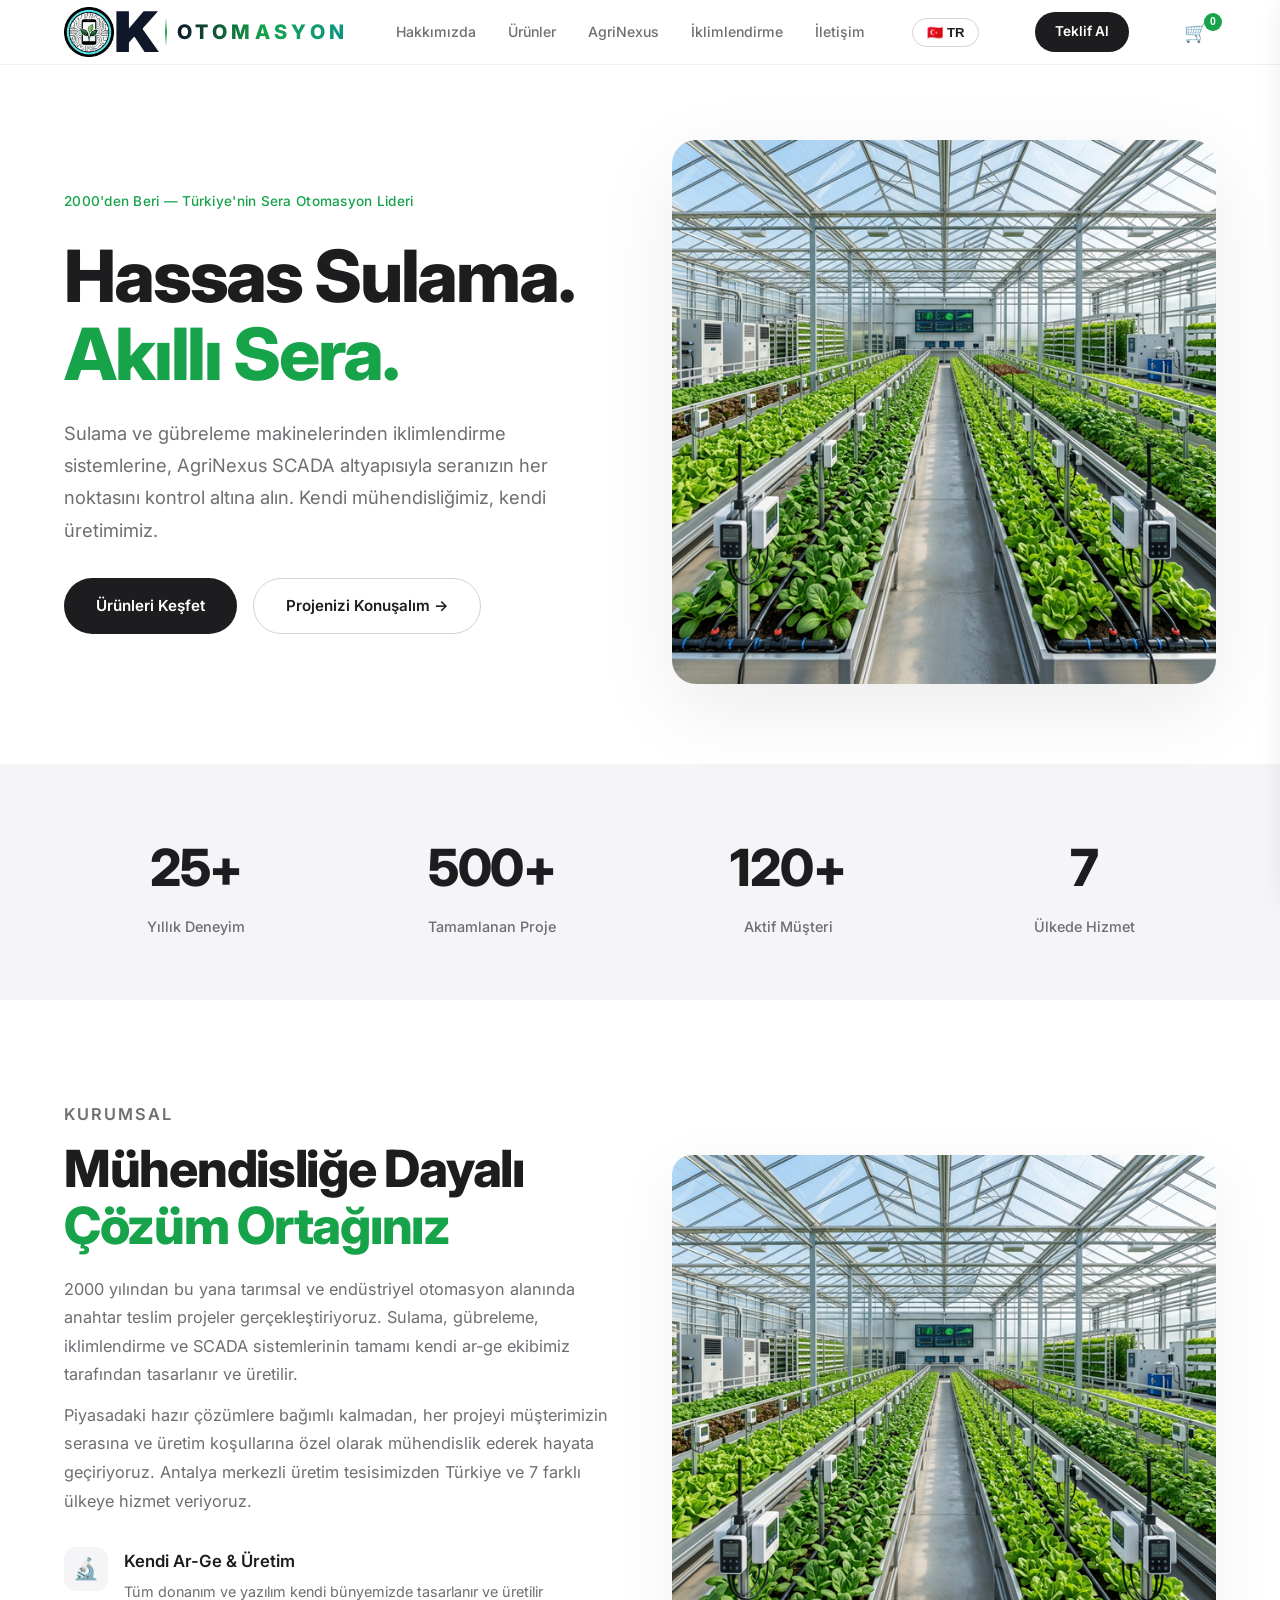
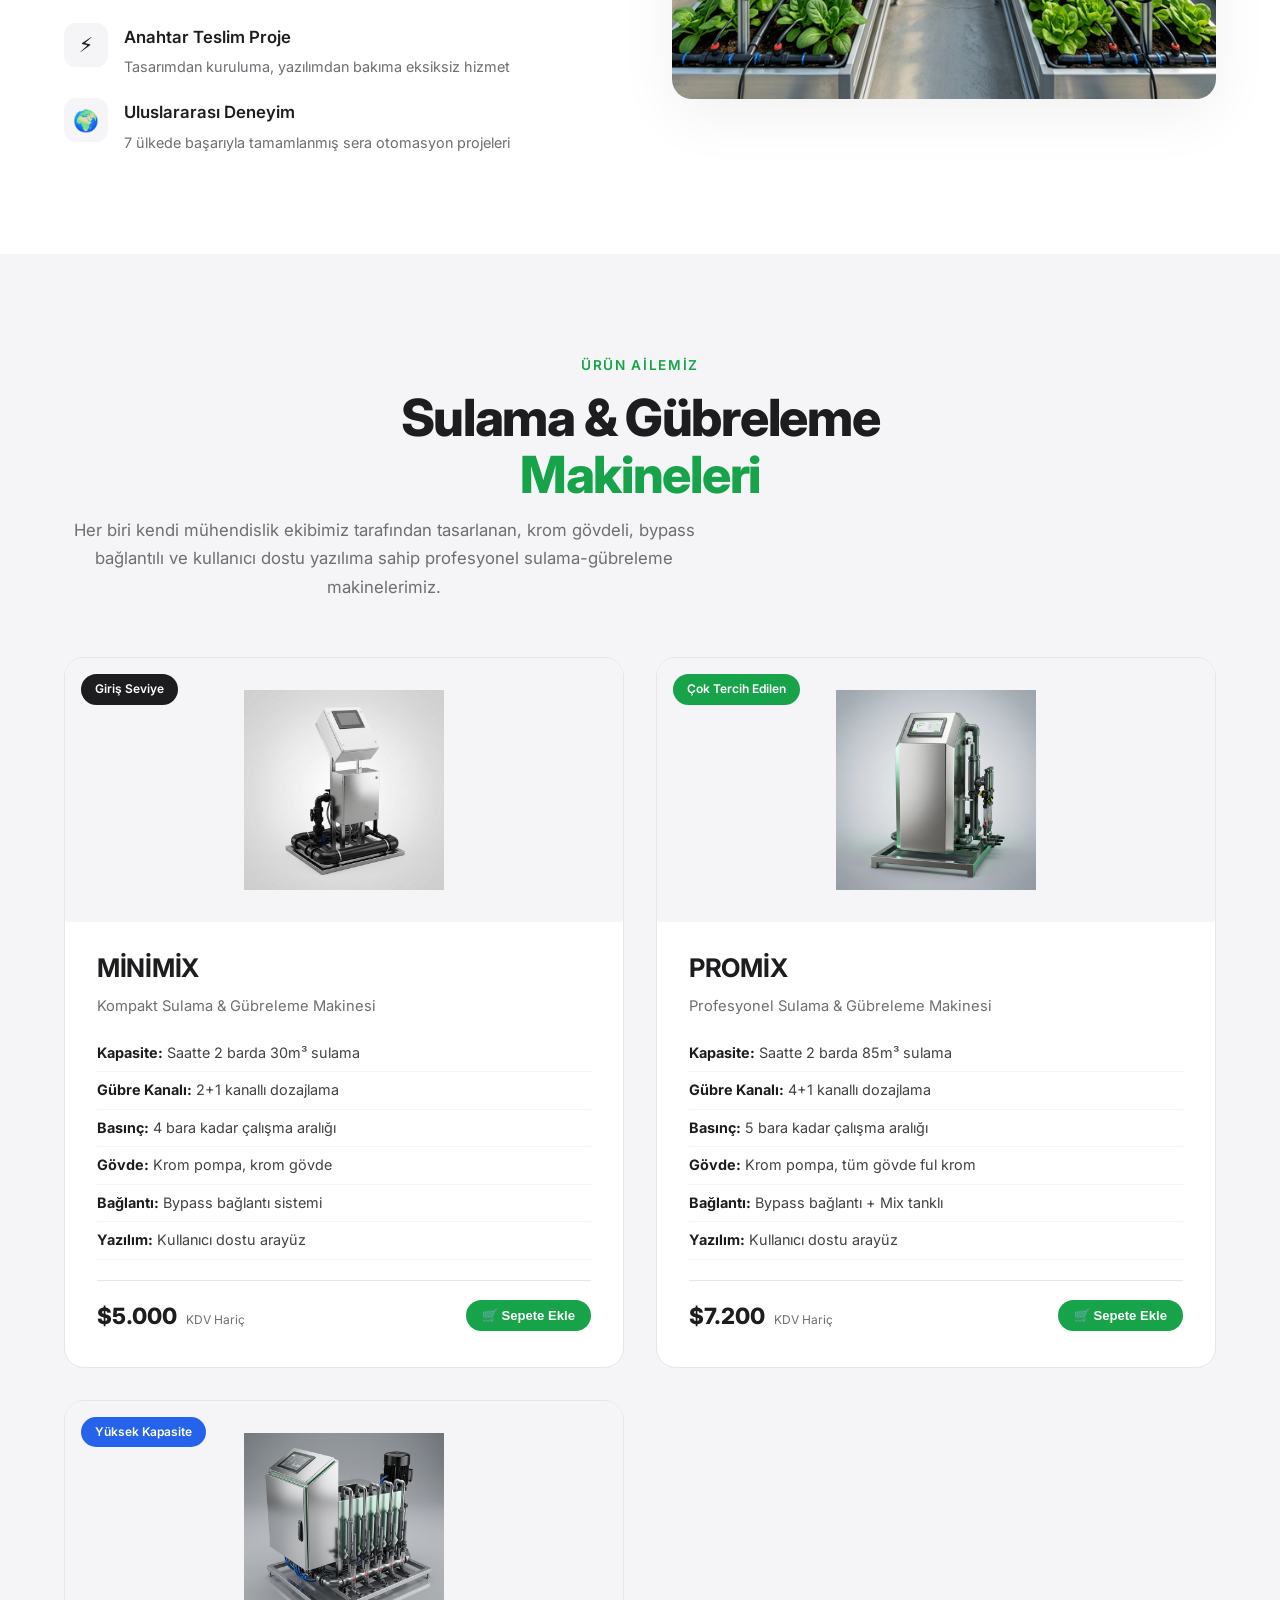
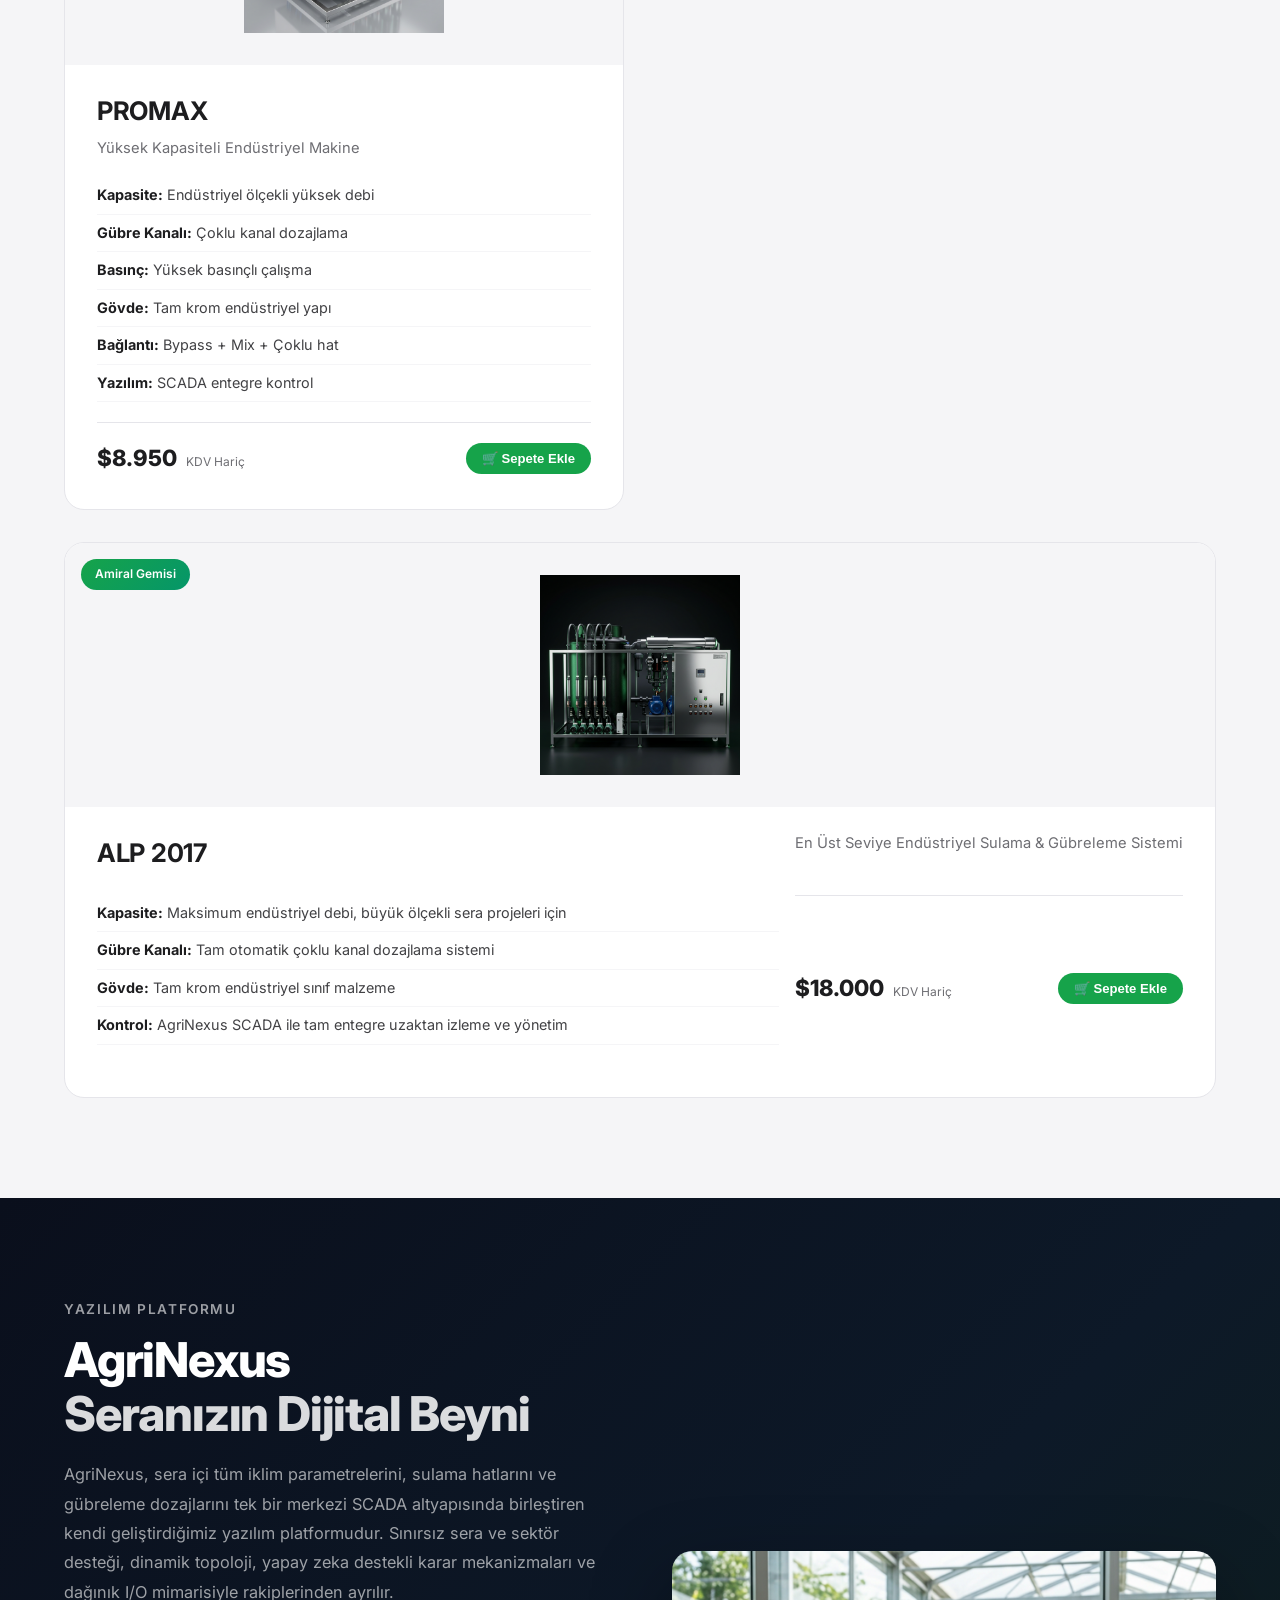
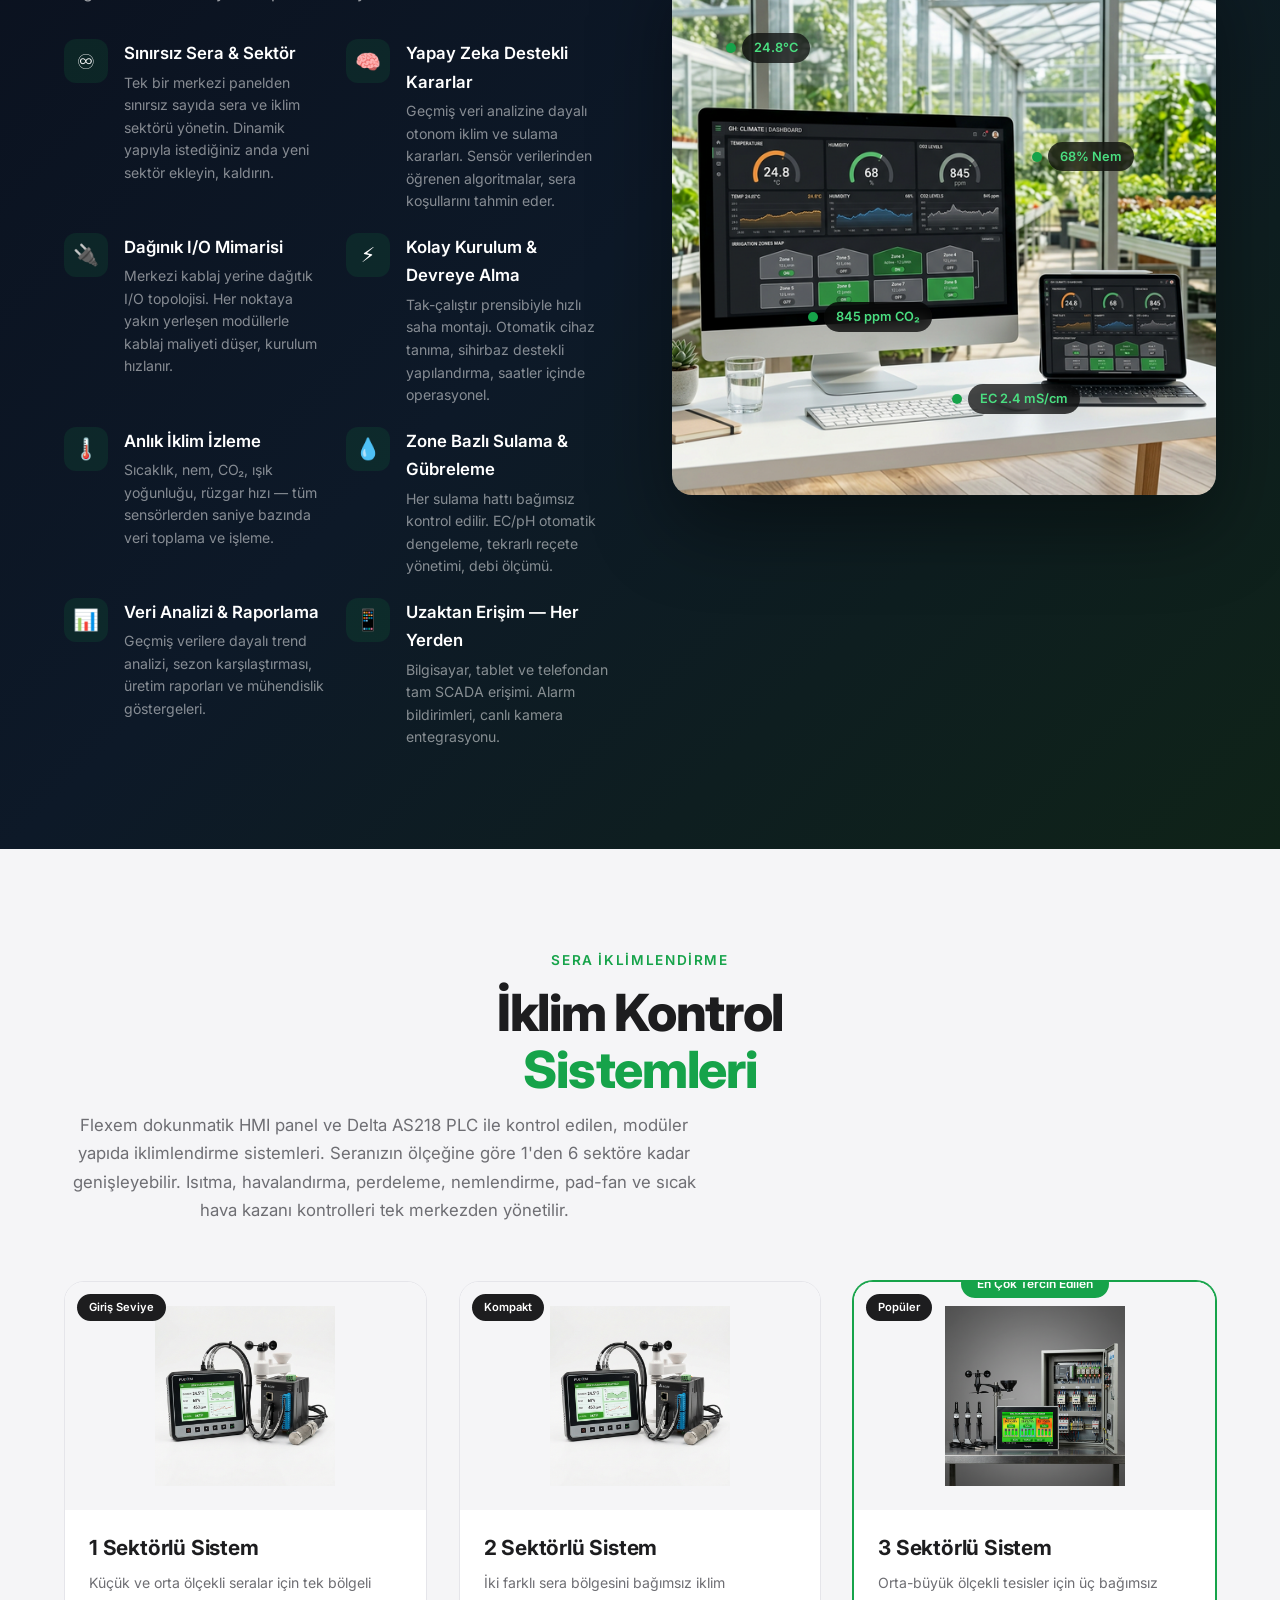
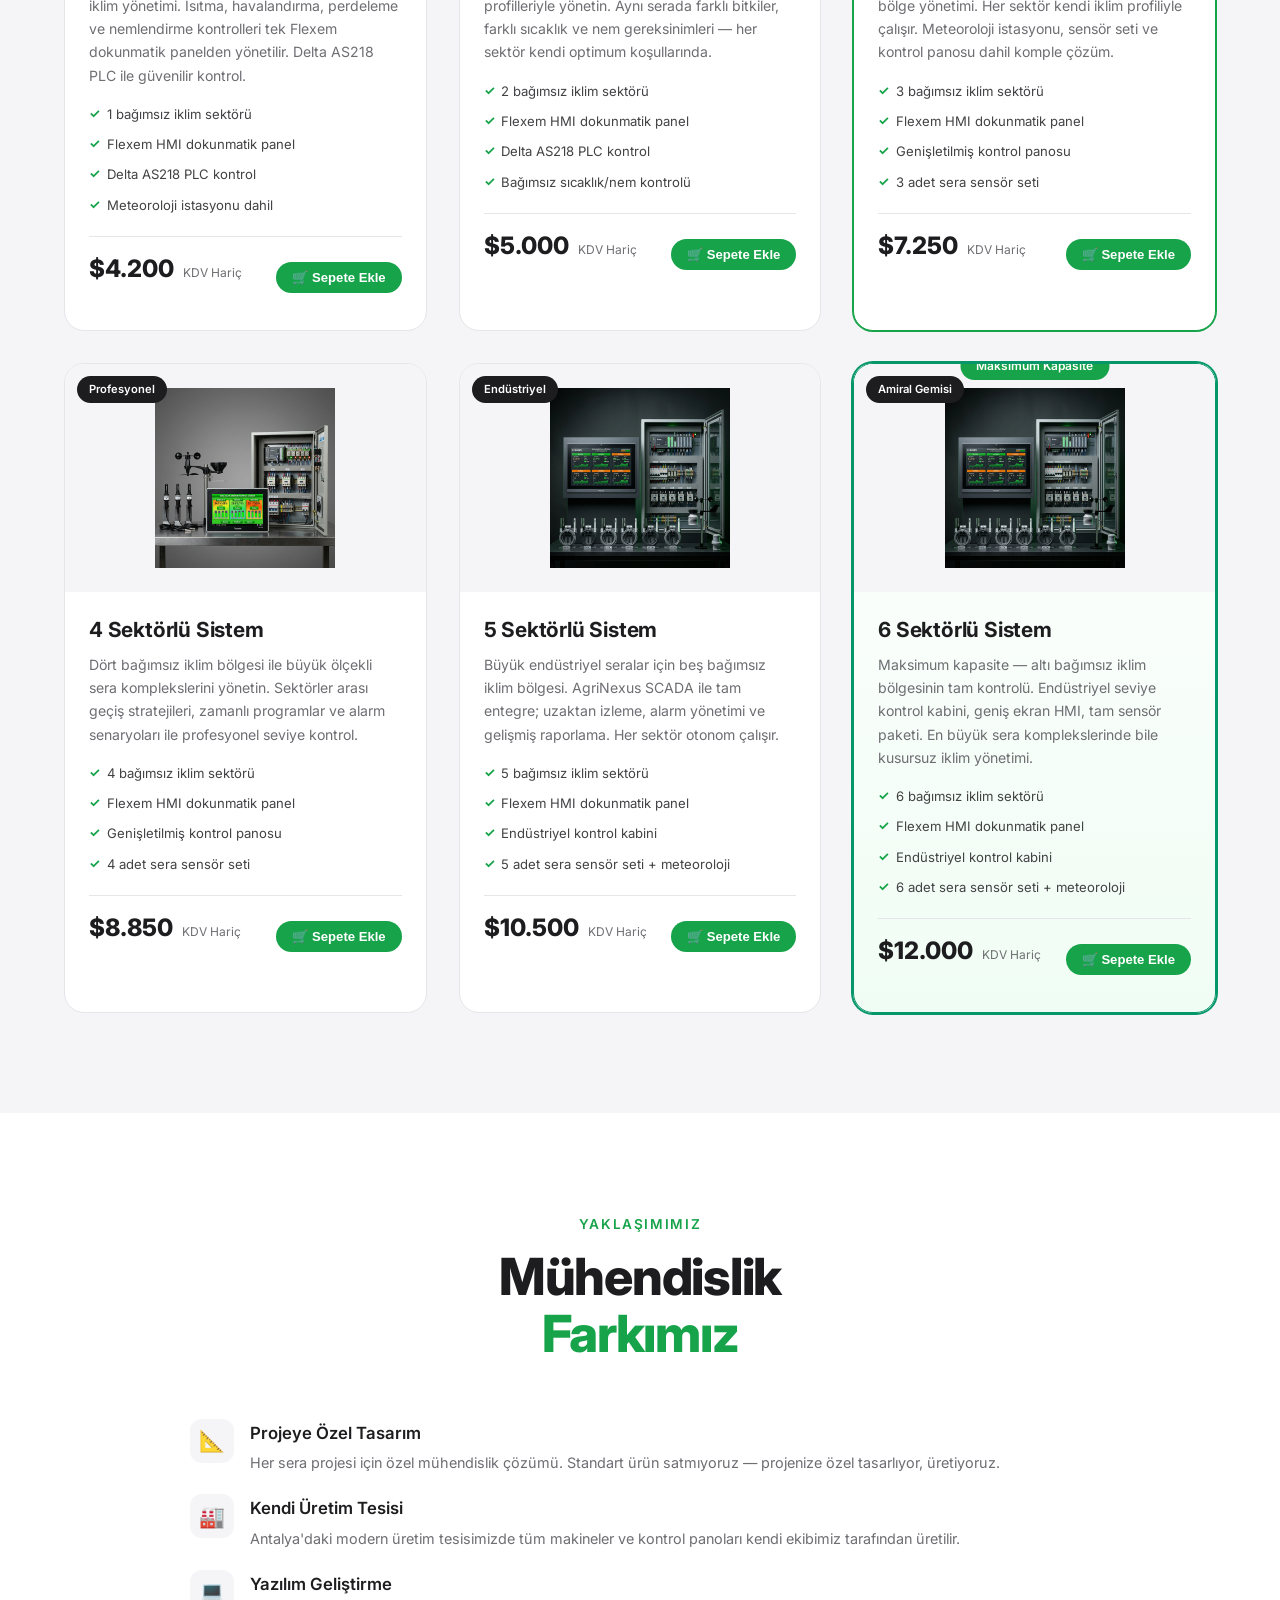
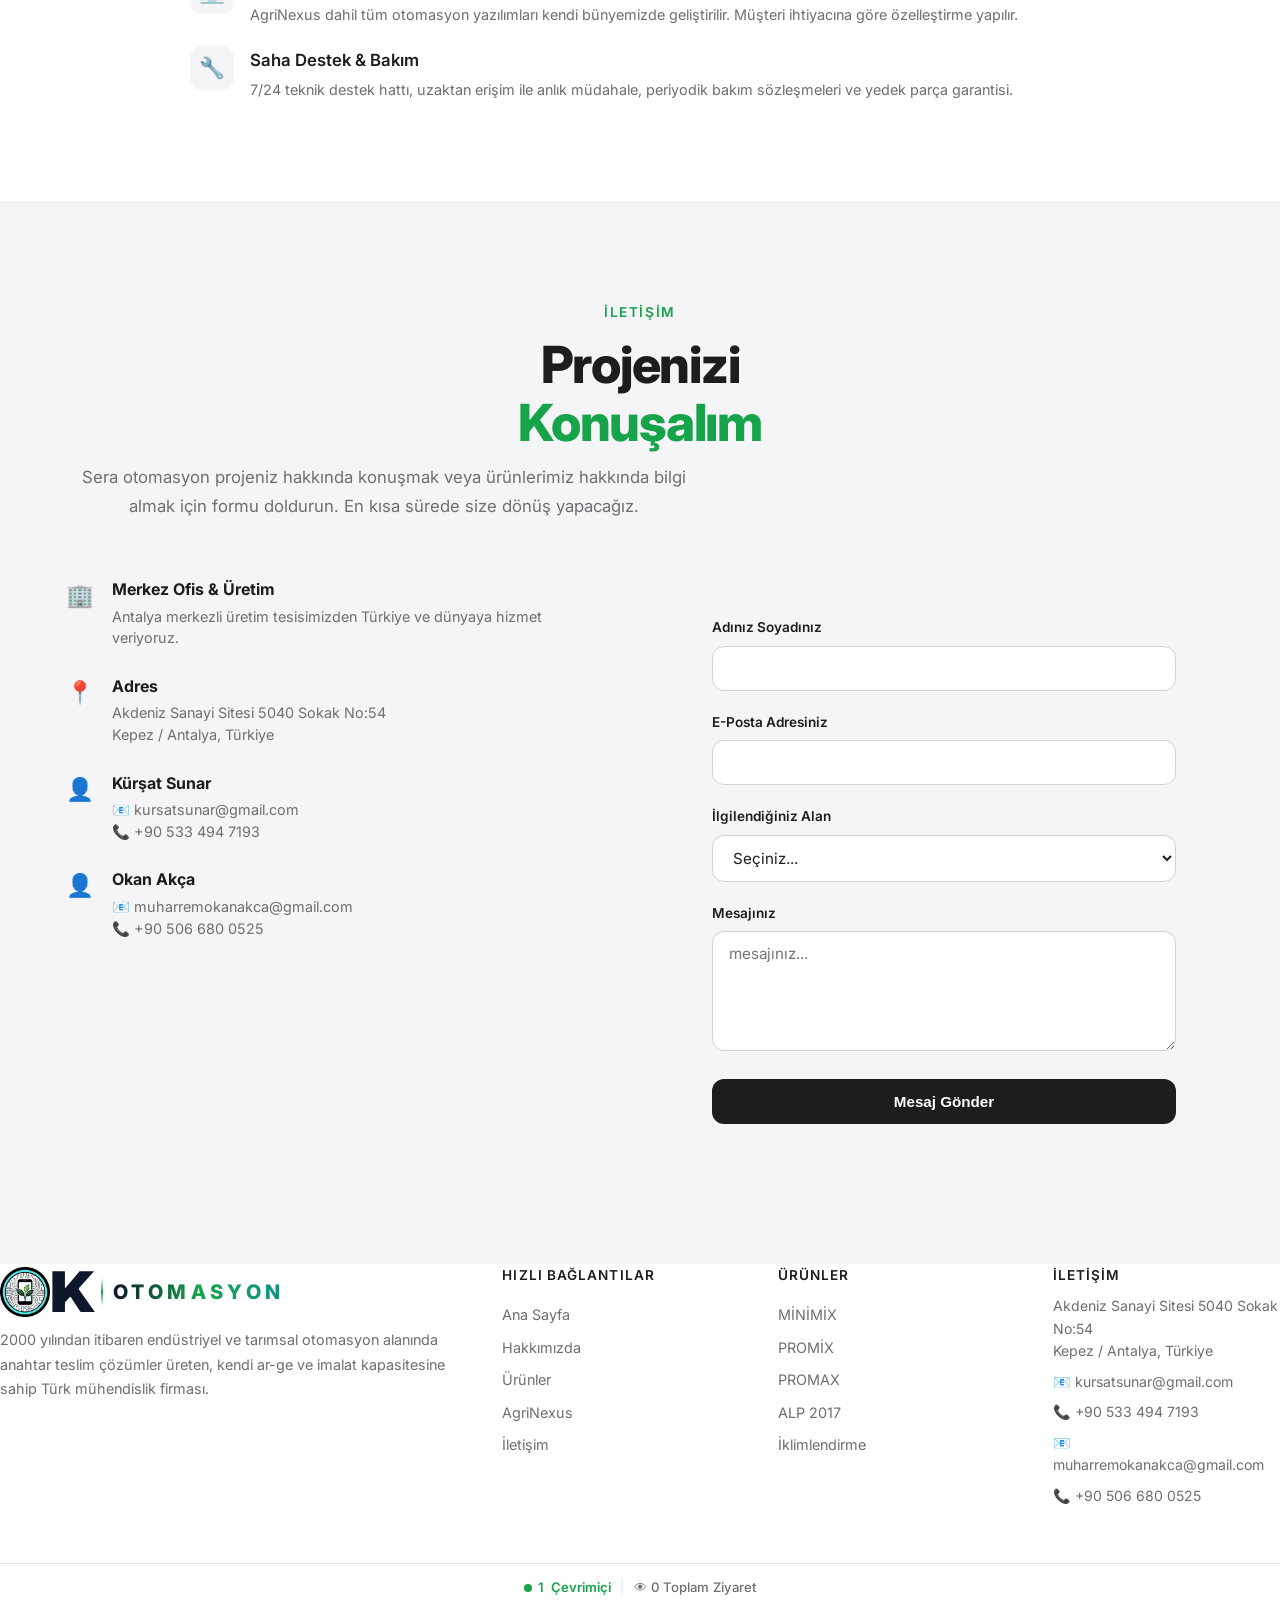
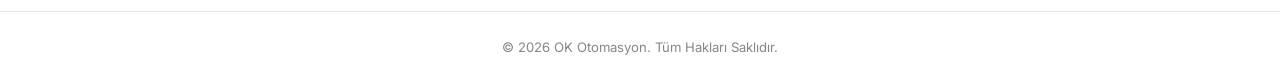
==== index.html @ 3f4ccc8a "Add files via upload" ====
<!DOCTYPE html>
<html lang="tr">

<head>
    <meta charset="UTF-8">
    <meta name="viewport" content="width=device-width, initial-scale=1.0">

    <!-- Google Analytics 4 -->
    <script async src="https://www.googletagmanager.com/gtag/js?id=G-XXXXXXXXXX"></script>
    <script>
        window.dataLayer = window.dataLayer || [];
        function gtag() { dataLayer.push(arguments); }
        gtag('js', new Date());
        gtag('config', 'G-XXXXXXXXXX');
    </script>

    <!-- SEO — Temel Meta -->
    <title>OK OTOMASYON | Sera Sulama Makinesi, Gübreleme Makinesi, Sera İklimlendirme, AgriNexus SCADA</title>
    <meta name="description"
        content="2000'den beri sera otomasyonu, sulama ve gübreleme makineleri, sera iklimlendirme sistemleri, EC/pH dozlama, AgriNexus SCADA yazılımı. MİNİMİX, PROMİX, PROMAX, ALP 2017 sulama makineleri. Antalya merkezli anahtar teslim sera projeleri. OK Otomasyon.">
    <meta name="keywords"
        content="sera, sulama makinesi, gübreleme makinesi, sulama ve gübreleme makinesi, sera sulama, sera gübreleme, sera iklimlendirme, iklim kontrol sistemi, sera otomasyonu, EC dozlama, pH dozlama, EC pH kontrol, SCADA sera, AgriNexus, sera otomasyon, sera havalandırma, sera ısıtma, sera nemlendirme, sera perdeleme, pad fan sistemi, MİNİMİX, PROMİX, PROMAX, ALP 2017, Flexem HMI, Delta PLC, sera kontrol, tarımsal otomasyon, endüstriyel otomasyon, anahtar teslim sera, akıllı sera, topraksız tarım, hidroponik, OK Otomasyon, Antalya sera">
    <meta name="author" content="OK Otomasyon">
    <meta name="robots" content="index, follow, max-image-preview:large, max-snippet:-1">
    <link rel="canonical" href="https://okotomasyon.com/">

    <!-- SEO — Çoklu Dil (hreflang) -->
    <link rel="alternate" hreflang="tr" href="https://okotomasyon.com/">
    <link rel="alternate" hreflang="en" href="https://okotomasyon.com/?lang=en">
    <link rel="alternate" hreflang="ru" href="https://okotomasyon.com/?lang=ru">
    <link rel="alternate" hreflang="ar" href="https://okotomasyon.com/?lang=ar">
    <link rel="alternate" hreflang="x-default" href="https://okotomasyon.com/">

    <!-- SEO — Open Graph (Facebook & LinkedIn) -->
    <meta property="og:type" content="website">
    <meta property="og:url" content="https://okotomasyon.com/">
    <meta property="og:title" content="OK OTOMASYON | Sera Sulama & Gübreleme Makineleri, Sera İklimlendirme">
    <meta property="og:description"
        content="2000'den beri sera otomasyonu. Sulama-gübreleme makineleri (MİNİMİX, PROMİX, PROMAX, ALP 2017), sera iklimlendirme sistemleri ve AgriNexus SCADA yazılımı.">
    <meta property="og:image" content="https://okotomasyon.com/smart-greenhouse.png">
    <meta property="og:locale" content="tr_TR">
    <meta property="og:locale:alternate" content="en_US">
    <meta property="og:locale:alternate" content="ru_RU">
    <meta property="og:locale:alternate" content="ar_SA">
    <meta property="og:site_name" content="OK Otomasyon">

    <!-- SEO — Twitter Card -->
    <meta name="twitter:card" content="summary_large_image">
    <meta name="twitter:title" content="OK OTOMASYON | Sera Sulama & Gübreleme Makineleri">
    <meta name="twitter:description"
        content="Sulama makinesi, gübreleme makinesi, sera iklimlendirme, EC/pH dozlama. AgriNexus SCADA ile akıllı sera otomasyonu.">
    <meta name="twitter:image" content="https://okotomasyon.com/smart-greenhouse.png">

    <!-- SEO — Schema.org Yapılandırılmış Veri (JSON-LD) -->
    <script type="application/ld+json">
    {
      "@context": "https://schema.org",
      "@graph": [
        {
          "@type": "Organization",
          "@id": "https://okotomasyon.com/#organization",
          "name": "OK Otomasyon",
          "url": "https://okotomasyon.com",
          "logo": "https://okotomasyon.com/smart-greenhouse.png",
          "description": "2000'den beri sera otomasyonu, sulama-gübreleme makineleri ve iklim kontrol sistemleri üreten Türk mühendislik firması.",
          "foundingDate": "2000",
          "address": {
            "@type": "PostalAddress",
            "streetAddress": "Akdeniz Sanayi Sitesi 5040 Sokak No:54",
            "addressLocality": "Kepez",
            "addressRegion": "Antalya",
            "postalCode": "07060",
            "addressCountry": "TR"
          },
          "contactPoint": [
            { "@type": "ContactPoint", "telephone": "+905334947193", "contactType": "sales", "name": "Kürşat Sunar", "email": "kursatsunar@gmail.com" },
            { "@type": "ContactPoint", "telephone": "+905066800525", "contactType": "sales", "name": "Okan Akça", "email": "muharremokanakca@gmail.com" }
          ],
          "areaServed": ["TR", "AZ", "GE", "KZ", "UZ", "TM", "RU"],
          "sameAs": []
        },
        {
          "@type": "LocalBusiness",
          "@id": "https://okotomasyon.com/#localbusiness",
          "name": "OK Otomasyon",
          "image": "https://okotomasyon.com/smart-greenhouse.png",
          "url": "https://okotomasyon.com",
          "telephone": "+905334947193",
          "priceRange": "$$$",
          "address": {
            "@type": "PostalAddress",
            "streetAddress": "Akdeniz Sanayi Sitesi 5040 Sokak No:54",
            "addressLocality": "Kepez",
            "addressRegion": "Antalya",
            "addressCountry": "TR"
          }
        },
        {
          "@type": "WebSite",
          "@id": "https://okotomasyon.com/#website",
          "url": "https://okotomasyon.com",
          "name": "OK Otomasyon",
          "publisher": { "@id": "https://okotomasyon.com/#organization" },
          "inLanguage": ["tr", "en", "ru", "ar"]
        },
        {
          "@type": "Product",
          "name": "MİNİMİX Sulama ve Gübreleme Makinesi",
          "image": "https://okotomasyon.com/minimix.png",
          "description": "Kompakt sulama ve gübreleme makinesi. Saatte 2 barda 30m³ sulama kapasitesi, 2+1 kanallı dozajlama, krom pompa ve gövde, bypass bağlantı sistemi.",
          "brand": { "@type": "Brand", "name": "OK Otomasyon" },
          "offers": { "@type": "Offer", "price": "5000", "priceCurrency": "USD", "availability": "https://schema.org/InStock" },
          "category": "Sulama ve Gübreleme Makineleri"
        },
        {
          "@type": "Product",
          "name": "PROMİX Profesyonel Sulama ve Gübreleme Makinesi",
          "image": "https://okotomasyon.com/promix.png",
          "description": "Profesyonel sulama ve gübreleme makinesi. Saatte 2 barda 85m³ sulama kapasitesi, 4+1 kanallı dozajlama, tam krom gövde.",
          "brand": { "@type": "Brand", "name": "OK Otomasyon" },
          "offers": { "@type": "Offer", "price": "7000", "priceCurrency": "USD", "availability": "https://schema.org/InStock" },
          "category": "Sulama ve Gübreleme Makineleri"
        },
        {
          "@type": "Product",
          "name": "PROMAX Endüstriyel Sulama ve Gübreleme Makinesi",
          "image": "https://okotomasyon.com/promax.png",
          "description": "Yüksek kapasiteli endüstriyel sulama ve gübreleme makinesi. Tam krom yapı, SCADA entegre kontrol, bypass + mix + çoklu hat bağlantısı.",
          "brand": { "@type": "Brand", "name": "OK Otomasyon" },
          "offers": { "@type": "Offer", "price": "8950", "priceCurrency": "USD", "availability": "https://schema.org/InStock" },
          "category": "Sulama ve Gübreleme Makineleri"
        },
        {
          "@type": "Product",
          "name": "ALP 2017 Amiral Gemisi Sulama ve Gübreleme Sistemi",
          "image": "https://okotomasyon.com/alp2017.png",
          "description": "En üst seviye endüstriyel sulama ve gübreleme sistemi. AgriNexus SCADA ile tam entegre uzaktan izleme ve yönetim. Büyük ölçekli sera projeleri için.",
          "brand": { "@type": "Brand", "name": "OK Otomasyon" },
          "offers": { "@type": "Offer", "price": "18000", "priceCurrency": "USD", "availability": "https://schema.org/InStock" },
          "category": "Sulama ve Gübreleme Makineleri"
        },
        {
          "@type": "Product",
          "name": "Sera İklimlendirme Sistemi",
          "image": "https://okotomasyon.com/iklim-3sektor.png",
          "description": "Flexem HMI ve Delta PLC kontrollü sera iklimlendirme sistemi. 1-6 sektörlü modüler yapı. Isıtma, havalandırma, perdeleme, nemlendirme, pad-fan kontrolü.",
          "brand": { "@type": "Brand", "name": "OK Otomasyon" },
          "offers": { "@type": "AggregateOffer", "lowPrice": "4200", "highPrice": "12000", "priceCurrency": "USD" },
          "category": "Sera İklimlendirme Sistemleri"
        },
        {
          "@type": "SoftwareApplication",
          "name": "AgriNexus SCADA",
          "applicationCategory": "BusinessApplication",
          "operatingSystem": "Windows, Web",
          "description": "Sera otomasyon SCADA yazılımı. Sınırsız sera ve sektör desteği, yapay zeka destekli kararlar, anlık iklim izleme, zone bazlı sulama ve gübreleme, EC/pH dozlama kontrolü, uzaktan erişim.",
          "offers": { "@type": "Offer", "price": "0", "priceCurrency": "USD", "description": "Makine ile birlikte verilir" }
        },
        {
          "@type": "BreadcrumbList",
          "itemListElement": [
            { "@type": "ListItem", "position": 1, "name": "Ana Sayfa", "item": "https://okotomasyon.com/" },
            { "@type": "ListItem", "position": 2, "name": "Ürünler", "item": "https://okotomasyon.com/#urunler" },
            { "@type": "ListItem", "position": 3, "name": "AgriNexus SCADA", "item": "https://okotomasyon.com/#agrinexus" },
            { "@type": "ListItem", "position": 4, "name": "İklimlendirme", "item": "https://okotomasyon.com/#iklimlendirme" },
            { "@type": "ListItem", "position": 5, "name": "İletişim", "item": "https://okotomasyon.com/#iletisim" }
          ]
        }
      ]
    }
    </script>

    <link rel="preconnect" href="https://fonts.googleapis.com">
    <link rel="preconnect" href="https://fonts.gstatic.com" crossorigin>
    <link href="https://fonts.googleapis.com/css2?family=Inter:wght@300;400;500;600;700;800;900&display=swap"
        rel="stylesheet">
    <link rel="stylesheet" href="styles.css">
</head>

<body>

    <!-- NAV -->
    <nav id="mainNav">
        <div class="nav-inner">
            <a href="#" class="nav-logo">
                <img src="ok-icon.png" alt="O" class="nav-logo-img"><span class="logo-k">K</span>
                <span class="logo-divider"></span>
                <span class="logo-accent">OTOMASYON</span>
            </a>
            <ul class="nav-links" id="navLinks"></ul>
            <div class="lang-selector">
                <button class="lang-btn" id="langBtn">🇹🇷 TR</button>
                <div class="lang-dropdown" id="langDropdown">
                    <button onclick="setLang('tr')">🇹🇷 Türkçe</button>
                    <button onclick="setLang('en')">🇬🇧 English</button>
                    <button onclick="setLang('ru')">🇷🇺 Русский</button>
                    <button onclick="setLang('ar')">🇸🇦 العربية</button>
                </div>
            </div>
            <a href="#iletisim" class="nav-cta" id="navCta">Teklif Al</a>
            <button class="cart-icon" id="cartIcon" onclick="toggleCart()">
                🛒 <span class="cart-count" id="cartCount">0</span>
            </button>
            <button class="hamburger" aria-label="Menü">
                <span></span><span></span><span></span>
            </button>
        </div>
    </nav>

    <!-- MOBILE MENU -->
    <div class="mobile-menu" id="mobileMenu"></div>

    <!-- HERO -->
    <section class="hero">
        <div class="hero-inner">
            <div class="hero-content reveal-up" id="heroContent"></div>
            <div class="hero-visual reveal-up delay-1">
                <img src="smart-greenhouse.png" alt="Akıllı Sera" class="hero-img">
            </div>
        </div>
    </section>

    <!-- STATS -->
    <section class="stats">
        <div class="stats-inner" id="statsInner"></div>
    </section>

    <!-- HAKKIMIZDA -->
    <section id="hakkimizda" class="section">
        <div class="about-grid">
            <div class="about-content reveal-up" id="aboutContent"></div>
            <div class="about-visual reveal-up delay-1">
                <img src="smart-greenhouse.png" alt="OK Otomasyon">
            </div>
        </div>
    </section>

    <!-- ÜRÜNLER -->
    <section id="urunler" class="section section-gray">
        <div class="section-header reveal-up" id="productsHeader"></div>
        <div class="products-grid" id="productsGrid"></div>
    </section>

    <!-- AGRINEXUS -->
    <section id="agrinexus" class="section section-agrinexus">
        <div class="agrinexus-grid">
            <div class="agrinexus-content reveal-up" id="agrinexusContent"></div>
            <div class="agrinexus-visual reveal-up delay-1">
                <img src="agrinexus-dashboard.png" alt="AgriNexus SCADA Dashboard">
                <div class="anx-data-overlay">
                    <div class="anx-data-point" style="top:15%;left:10%"><span class="anx-pulse"></span><span
                            class="anx-value">24.8°C</span></div>
                    <div class="anx-data-point" style="top:35%;right:15%"><span class="anx-pulse"></span><span
                            class="anx-value">68% Nem</span></div>
                    <div class="anx-data-point" style="bottom:30%;left:25%"><span class="anx-pulse"></span><span
                            class="anx-value">845 ppm CO₂</span></div>
                    <div class="anx-data-point" style="bottom:15%;right:25%"><span class="anx-pulse"></span><span
                            class="anx-value">EC 2.4 mS/cm</span></div>
                </div>
            </div>
        </div>
    </section>

    <!-- İKLİMLENDİRME -->
    <section id="iklimlendirme" class="section section-gray">
        <div class="section-header reveal-up" id="climateHeader"></div>
        <div class="climate-products-grid" id="climateGrid"></div>
    </section>

    <!-- MÜHENDİSLİK -->
    <section class="section">
        <div class="section-header reveal-up" id="engineeringHeader"></div>
        <div class="about-features" id="engineeringGrid" style="max-width:900px;margin:0 auto"></div>
    </section>

    <!-- İLETİŞİM -->
    <section id="iletisim" class="section section-gray">
        <div class="section-header reveal-up" id="contactHeader"></div>
        <div class="contact-grid" id="contactGrid"></div>
    </section>

    <!-- FOOTER -->
    <footer id="footerSection"></footer>

    <!-- SEPET MODAL -->
    <div class="cart-overlay" id="cartOverlay" onclick="toggleCart()"></div>
    <div class="cart-panel" id="cartPanel">
        <div class="cart-header">
            <h3>🛒 Sepetiniz</h3>
            <button class="cart-close" onclick="toggleCart()">✕</button>
        </div>
        <div class="cart-items" id="cartItems">
            <p class="cart-empty">Sepetiniz boş</p>
        </div>
        <div class="cart-checkout" id="cartCheckout" style="display:none">
            <form id="cartForm" name="siparis" method="POST" data-netlify="true">
                <input type="hidden" name="form-name" value="siparis">
                <input type="hidden" name="urunler" id="cartProductsInput">
                <div class="form-group">
                    <label>Adınız Soyadınız *</label>
                    <input type="text" name="isim" required>
                </div>
                <div class="form-group">
                    <label>E-Posta *</label>
                    <input type="email" name="email" required>
                </div>
                <div class="form-group">
                    <label>Telefon *</label>
                    <input type="tel" name="telefon" required>
                </div>
                <div class="form-group">
                    <label>Not (isteğe bağlı)</label>
                    <textarea name="not"></textarea>
                </div>
                <div class="form-group captcha-group">
                    <label id="captchaLabel"></label>
                    <input type="number" id="captchaAnswer" required>
                </div>
                <button type="submit" class="form-submit cart-submit">📩 Sipariş Gönder</button>
                <div class="form-success" id="cartSuccess">✅ Siparişiniz iletildi!</div>
            </form>
        </div>
    </div>

    <script src="siteData.js?v=20260302"></script>
    <script src="script.js?v=20260302"></script>
    <script src="tracker.js?v=20260302"></script>

    <!-- SEO — Noscript Fallback (Google crawler için statik içerik) -->
    <noscript>
        <article>
            <h1>OK Otomasyon — Sera Sulama ve Gübreleme Makineleri, Sera İklimlendirme Sistemleri</h1>
            <p>2000 yılından beri sera otomasyonu, sulama ve gübreleme makineleri, sera iklimlendirme sistemleri ve
                AgriNexus SCADA yazılımı üretiyoruz. Antalya merkezli mühendislik firmamız Türkiye ve 7 ülkede anahtar
                teslim sera projeleri sunmaktadır.</p>

            <h2>Sulama ve Gübreleme Makineleri</h2>
            <h3>MİNİMİX — Kompakt Sulama ve Gübreleme Makinesi</h3>
            <p>Saatte 2 barda 30m³ sulama kapasitesi, 2+1 kanallı EC/pH dozajlama sistemi, krom pompa ve gövde, bypass
                bağlantı. Küçük ve orta ölçekli seralar için ideal kompakt sulama makinesi. Fiyat: $3.990</p>

            <h3>PROMİX — Profesyonel Sulama ve Gübreleme Makinesi</h3>
            <p>Saatte 2 barda 85m³ sulama kapasitesi, 4+1 kanallı dozajlama, tam krom gövde, bypass ve mix bağlantı.
                Profesyonel sera işletmeleri için sulama ve gübreleme makinesi. Fiyat: $6.750</p>

            <h3>PROMAX — Endüstriyel Sulama ve Gübreleme Makinesi</h3>
            <p>Yüksek kapasiteli endüstriyel sulama makinesi. Tam krom yapı, SCADA entegre kontrol, bypass + mix + çoklu
                hat bağlantısı. Fiyat: $8.550</p>

            <h3>ALP 2017 — Amiral Gemisi Sulama ve Gübreleme Sistemi</h3>
            <p>En üst seviye endüstriyel sulama ve gübreleme sistemi. AgriNexus SCADA ile tam entegre uzaktan izleme.
                Proje bazlı büyük ölçekli sera çözümü. Fiyat: $18.000</p>

            <h2>AgriNexus SCADA — Sera Otomasyon Yazılımı</h2>
            <p>AgriNexus SCADA sera otomasyon yazılımı: anlık iklim izleme (sıcaklık, nem, CO₂, rüzgar), zone bazlı
                sulama ve gübreleme kontrolü, EC/pH dozlama, sınırsız sera ve sektör desteği, yapay zeka destekli
                kararlar, uzaktan erişim, otomatik raporlama.</p>

            <h2>Sera İklimlendirme Sistemleri</h2>
            <p>Flexem HMI dokunmatik ekran ve Delta PLC kontrollü sera iklimlendirme sistemleri. 1 sektörden 6 sektöre
                kadar modüler yapı. Sera ısıtma kontrolü, sera havalandırma sistemleri, sera perdeleme, sera
                nemlendirme, pad-fan soğutma sistemi.</p>
            <ul>
                <li>1 Sektörlü Sera İklimlendirme Sistemi — $4.200</li>
                <li>2 Sektörlü Sera İklimlendirme Sistemi — $5.000</li>
                <li>3 Sektörlü Sera İklimlendirme Sistemi — $7.250</li>
                <li>4 Sektörlü Sera İklimlendirme Sistemi — $8.850</li>
                <li>5 Sektörlü Sera İklimlendirme Sistemi — $10.500</li>
                <li>6 Sektörlü Sera İklimlendirme Sistemi — $12.000</li>
            </ul>

            <h2>Mühendislik Yaklaşımımız</h2>
            <p>Kendi Ar-Ge ve üretim. Anahtar teslim sera projeleri. Delta PLC ve Flexem HMI teknolojisi. 25 yılı aşkın
                sera otomasyonu deneyimi.</p>

            <h2>İletişim</h2>
            <p>OK Otomasyon — Akdeniz Sanayi Sitesi 5040 Sokak No:54, Kepez, Antalya</p>
            <p>Kürşat Sunar: kursatsunar@gmail.com | +90 533 494 71 93</p>
            <p>Okan Akça: muharremokanakca@gmail.com | +90 506 680 05 25</p>
        </article>
    </noscript>
</body>

</html>
---- styles.css ----
/* ═══════════════════════════════════════════
   OK OTOMASYON — Apple-Tarzı Premium Tema
   Ferah, Sade, Şık
   ═══════════════════════════════════════════ */

/* ─── Reset & Base ─── */
*,
*::before,
*::after {
    box-sizing: border-box;
    margin: 0;
    padding: 0
}

html {
    scroll-behavior: smooth;
    scroll-padding-top: 80px
}

body {
    font-family: 'Inter', system-ui, -apple-system, sans-serif;
    color: #1d1d1f;
    background: #fff;
    line-height: 1.7;
    font-size: 16px;
    -webkit-font-smoothing: antialiased;
    overflow-x: hidden;
}

img {
    max-width: 100%;
    height: auto;
    display: block
}

a {
    text-decoration: none;
    color: inherit
}

ul {
    list-style: none
}

/* ─── Typography ─── */
h1 {
    font-size: clamp(2.8rem, 6vw, 4.5rem);
    font-weight: 800;
    line-height: 1.08;
    letter-spacing: -0.03em
}

h2 {
    font-size: clamp(2rem, 4vw, 3.2rem);
    font-weight: 800;
    line-height: 1.12;
    letter-spacing: -0.025em
}

h3 {
    font-size: 1.4rem;
    font-weight: 700;
    letter-spacing: -0.01em
}

h4 {
    font-size: 1.05rem;
    font-weight: 600
}

.text-accent {
    color: #16a34a
}

.section-eyebrow {
    font-size: 0.85rem;
    font-weight: 600;
    text-transform: uppercase;
    letter-spacing: 0.12em;
    color: #16a34a;
    margin-bottom: 0.75rem;
}

.eyebrow-light {
    color: rgba(255, 255, 255, 0.6)
}

.text-light {
    color: rgba(255, 255, 255, 0.85)
}

.section-desc {
    max-width: 640px;
    color: #6e6e73;
    font-size: 1.05rem;
    line-height: 1.7;
    margin-top: 0.75rem;
}

/* ─── Layout ─── */
.section {
    padding: 100px 5%;
    max-width: 1280px;
    margin: 0 auto;
}

.section-gray {
    background: #f5f5f7
}

.section-gray .section-header,
.section-gray .engineering-grid,
.section-gray .products-grid {
    max-width: 1280px;
    margin-left: auto;
    margin-right: auto;
}

.section.section-gray {
    max-width: 100%;
    padding-left: 0;
    padding-right: 0
}

.section.section-gray>* {
    padding-left: 5%;
    padding-right: 5%;
    max-width: 1280px;
    margin-left: auto;
    margin-right: auto
}

.section-header {
    text-align: center;
    margin-bottom: 3.5rem
}

/* ─── NAV ─── */
#mainNav {
    position: fixed;
    top: 0;
    left: 0;
    right: 0;
    z-index: 1000;
    background: rgba(255, 255, 255, 0.85);
    backdrop-filter: blur(20px);
    -webkit-backdrop-filter: blur(20px);
    border-bottom: 1px solid rgba(0, 0, 0, 0.06);
    transition: background 0.3s, box-shadow 0.3s;
}

#mainNav.scrolled {
    box-shadow: 0 1px 12px rgba(0, 0, 0, 0.06)
}

.nav-inner {
    max-width: 1280px;
    margin: 0 auto;
    padding: 0 5%;
    height: 64px;
    display: flex;
    align-items: center;
    justify-content: space-between;
}

.nav-logo {
    display: flex;
    align-items: center;
    gap: 0;
    text-decoration: none;
}

.nav-logo-img {
    height: 50px;
    width: auto;
    object-fit: contain;
    margin-right: 2px;
    transition: transform 0.3s ease;
}

.nav-logo:hover .nav-logo-img {
    transform: scale(1.08);
}

.logo-k {
    font-size: 3.5rem;
    font-weight: 900;
    color: #0f172a;
    letter-spacing: -0.02em;
    margin-right: 0.6rem;
    line-height: 1;
    transform: scaleX(1.1);
}

.logo-divider {
    width: 2px;
    height: 28px;
    background: linear-gradient(to bottom, transparent, #16a34a, transparent);
    margin-right: 0.6rem;
}

.nav-logo .logo-accent {
    font-size: 1.25rem;
    font-weight: 800;
    letter-spacing: 0.22em;
    text-transform: uppercase;
    background: linear-gradient(90deg, #0f172a 0%, #16a34a 50%, #0d9488 100%);
    -webkit-background-clip: text;
    -webkit-text-fill-color: transparent;
    background-clip: text;
}

.nav-logo-icon {
    width: 36px;
    height: 36px;
    background: linear-gradient(135deg, #16a34a, #059669);
    color: #fff;
    font-weight: 800;
    font-size: 0.75rem;
    border-radius: 10px;
    display: flex;
    align-items: center;
    justify-content: center;
}

.nav-logo-text {
    font-size: 1.15rem;
    font-weight: 800;
    letter-spacing: 0.15em;
    color: #1d1d1f
}

.nav-links {
    display: flex;
    gap: 2rem
}

.nav-links a {
    font-size: 0.88rem;
    font-weight: 500;
    color: #6e6e73;
    transition: color 0.2s;
    position: relative;
}

.nav-links a:hover {
    color: #1d1d1f
}

.nav-links a::after {
    content: '';
    position: absolute;
    left: 0;
    bottom: -4px;
    width: 0;
    height: 2px;
    background: #16a34a;
    transition: width 0.3s;
}

.nav-links a:hover::after {
    width: 100%
}

.nav-cta {
    font-size: 0.85rem;
    font-weight: 600;
    background: #1d1d1f;
    color: #fff;
    padding: 8px 20px;
    border-radius: 50px;
    transition: background 0.2s, transform 0.2s;
}

.nav-cta:hover {
    background: #16a34a;
    transform: scale(1.02)
}

.hamburger {
    display: none;
    background: none;
    border: none;
    cursor: pointer;
    padding: 4px
}

.hamburger span {
    display: block;
    width: 22px;
    height: 2px;
    background: #1d1d1f;
    margin: 5px 0;
    transition: 0.3s
}

.hamburger.active span:nth-child(1) {
    transform: rotate(45deg) translate(5px, 5px)
}

.hamburger.active span:nth-child(2) {
    opacity: 0
}

.hamburger.active span:nth-child(3) {
    transform: rotate(-45deg) translate(5px, -5px)
}

/* Mobile Menu */
.mobile-menu {
    display: none;
    position: fixed;
    top: 64px;
    left: 0;
    right: 0;
    bottom: 0;
    background: rgba(255, 255, 255, 0.98);
    backdrop-filter: blur(20px);
    z-index: 999;
    flex-direction: column;
    align-items: center;
    justify-content: center;
    gap: 2rem;
}

.mobile-menu.active {
    display: flex
}

.mobile-menu a {
    font-size: 1.5rem;
    font-weight: 600;
    color: #1d1d1f
}

/* ─── HERO ─── */
.hero {
    padding: 140px 5% 80px;
    max-width: 1280px;
    margin: 0 auto;
}

.hero-inner {
    display: grid;
    grid-template-columns: 1fr 1fr;
    gap: 4rem;
    align-items: center;
}

.hero-eyebrow {
    font-size: 0.85rem;
    font-weight: 500;
    color: #16a34a;
    margin-bottom: 1.5rem;
    letter-spacing: 0.02em;
}

.hero-desc {
    font-size: 1.15rem;
    color: #6e6e73;
    line-height: 1.75;
    margin: 1.5rem 0 2rem;
    max-width: 520px;
}

.hero-buttons {
    display: flex;
    gap: 1rem;
    flex-wrap: wrap
}

.btn-primary {
    display: inline-flex;
    align-items: center;
    gap: 0.5rem;
    padding: 14px 32px;
    background: #1d1d1f;
    color: #fff;
    font-weight: 600;
    font-size: 0.95rem;
    border-radius: 50px;
    transition: all 0.3s ease;
}

.btn-primary:hover {
    background: #16a34a;
    transform: translateY(-2px);
    box-shadow: 0 8px 24px rgba(22, 163, 74, 0.25)
}

.btn-outline {
    display: inline-flex;
    align-items: center;
    gap: 0.5rem;
    padding: 14px 32px;
    border: 1.5px solid #d2d2d7;
    color: #1d1d1f;
    font-weight: 600;
    font-size: 0.95rem;
    border-radius: 50px;
    transition: all 0.3s ease;
}

.btn-outline:hover {
    border-color: #16a34a;
    color: #16a34a
}

.hero-visual {
    position: relative
}

.hero-img {
    border-radius: 24px;
    box-shadow: 0 24px 80px rgba(0, 0, 0, 0.08);
}

/* ─── STATS ─── */
.stats {
    background: #f5f5f7;
    padding: 60px 5%;
}

.stats-inner {
    max-width: 1280px;
    margin: 0 auto;
    display: grid;
    grid-template-columns: repeat(4, 1fr);
    gap: 2rem;
    text-align: center;
}

.stat-number {
    font-size: clamp(2.2rem, 4vw, 3.2rem);
    font-weight: 800;
    color: #1d1d1f;
    letter-spacing: -0.02em;
}

.stat-label {
    font-size: 0.9rem;
    color: #6e6e73;
    margin-top: 0.25rem;
    font-weight: 500
}

/* ─── ABOUT ─── */
.about-grid {
    display: grid;
    grid-template-columns: 1fr 1fr;
    gap: 4rem;
    align-items: center;
}

.about-content h2 {
    margin-bottom: 1.25rem
}

.about-content>p {
    color: #6e6e73;
    font-size: 1.02rem;
    margin-bottom: 0.75rem;
    line-height: 1.75
}

.about-features {
    margin-top: 2rem;
    display: flex;
    flex-direction: column;
    gap: 1.25rem
}

.about-feature {
    display: flex;
    gap: 1rem;
    align-items: flex-start
}

.feature-icon {
    width: 44px;
    height: 44px;
    min-width: 44px;
    background: #f5f5f7;
    border-radius: 12px;
    display: flex;
    align-items: center;
    justify-content: center;
    font-size: 1.3rem;
}

.about-feature h4 {
    margin-bottom: 0.25rem;
    color: #1d1d1f
}

.about-feature p {
    font-size: 0.9rem;
    color: #6e6e73;
    line-height: 1.6
}

.about-visual img {
    border-radius: 20px;
    box-shadow: 0 16px 60px rgba(0, 0, 0, 0.06);
}

/* ─── PRODUCTS ─── */
.products-grid {
    display: grid;
    grid-template-columns: repeat(2, 1fr);
    gap: 2rem;
}

.product-card {
    background: #fff;
    border-radius: 20px;
    overflow: hidden;
    border: 1px solid #e5e5ea;
    transition: all 0.4s ease;
}

.product-card:hover {
    transform: translateY(-6px);
    box-shadow: 0 20px 60px rgba(0, 0, 0, 0.08);
    border-color: rgba(22, 163, 74, 0.2);
}

.product-card-wide {
    grid-column: 1/-1
}

.product-card-wide .product-body {
    display: grid;
    grid-template-columns: 1fr auto;
    gap: 1rem
}

.product-img-wrap {
    position: relative;
    background: #f5f5f7;
    padding: 2rem;
    display: flex;
    align-items: center;
    justify-content: center;
    min-height: 240px;
    overflow: hidden;
}

.product-img-wrap img {
    max-height: 200px;
    object-fit: contain;
    transition: transform 0.5s ease;
}

.product-card:hover .product-img-wrap img {
    transform: scale(1.05)
}

.product-badge {
    position: absolute;
    top: 1rem;
    left: 1rem;
    background: #1d1d1f;
    color: #fff;
    font-size: 0.75rem;
    font-weight: 600;
    padding: 5px 14px;
    border-radius: 50px;
}

.badge-popular {
    background: #16a34a
}

.badge-pro {
    background: #2563eb
}

.badge-flagship {
    background: linear-gradient(135deg, #16a34a, #059669)
}

.product-body {
    padding: 1.5rem 2rem 2rem
}

.product-body h3 {
    font-size: 1.6rem;
    margin-bottom: 0.25rem
}

.product-tagline {
    color: #6e6e73;
    font-size: 0.92rem;
    margin-bottom: 1rem
}

.product-specs {
    margin-bottom: 1.25rem
}

.product-specs li {
    padding: 6px 0;
    border-bottom: 1px solid #f5f5f7;
    font-size: 0.9rem;
    color: #424245;
}

.product-specs li strong {
    color: #1d1d1f
}

.product-footer {
    display: flex;
    justify-content: space-between;
    align-items: center;
    padding-top: 1rem;
    border-top: 1px solid #e5e5ea;
}

.product-price {
    font-size: 1.4rem;
    font-weight: 800;
    color: #1d1d1f;
}

.product-price span {
    font-size: 0.75rem;
    font-weight: 400;
    color: #6e6e73;
    margin-left: 0.25rem
}

.product-cta {
    font-size: 0.9rem;
    font-weight: 600;
    color: #16a34a;
    transition: color 0.2s;
}

.product-cta:hover {
    color: #059669
}

/* ─── AGRINEXUS ─── */
.section-agrinexus {
    background: linear-gradient(135deg, #0a0f1c 0%, #0d1928 50%, #0f2318 100%);
    color: #fff;
    max-width: 100%;
    padding: 100px 5%;
    overflow: hidden;
}

.agrinexus-grid {
    max-width: 1280px;
    margin: 0 auto;
    display: grid;
    grid-template-columns: 1fr 1fr;
    gap: 4rem;
    align-items: center;
}

.agrinexus-content h2 {
    font-size: clamp(2rem, 4vw, 3rem);
    margin-bottom: 1.25rem
}

.agrinexus-desc {
    color: rgba(255, 255, 255, 0.6);
    font-size: 1.02rem;
    line-height: 1.8;
    margin-bottom: 2rem;
}

.agrinexus-features {
    display: flex;
    flex-direction: column;
    gap: 1.5rem
}

.anx-features-grid {
    display: grid;
    grid-template-columns: 1fr 1fr;
    gap: 1.25rem
}

.anx-feature {
    display: flex;
    gap: 1rem;
    align-items: flex-start
}

.anx-icon {
    width: 44px;
    height: 44px;
    min-width: 44px;
    background: rgba(22, 163, 74, 0.12);
    border-radius: 12px;
    display: flex;
    align-items: center;
    justify-content: center;
    font-size: 1.3rem;
}

.anx-feature h4 {
    color: #fff;
    margin-bottom: 0.25rem
}

.anx-feature p {
    font-size: 0.88rem;
    color: rgba(255, 255, 255, 0.5);
    line-height: 1.6
}

.agrinexus-visual {
    position: relative
}

.agrinexus-visual img {
    border-radius: 20px;
    box-shadow: 0 32px 80px rgba(0, 0, 0, 0.4)
}

/* AgriNexus Data Overlays */
.anx-data-overlay {
    position: absolute;
    inset: 0;
    pointer-events: none
}

.anx-data-point {
    position: absolute;
    display: flex;
    align-items: center;
    gap: 6px;
}

.anx-pulse {
    width: 10px;
    height: 10px;
    background: #16a34a;
    border-radius: 50%;
    animation: pulse 2s infinite;
}

@keyframes pulse {

    0%,
    100% {
        box-shadow: 0 0 0 0 rgba(22, 163, 74, 0.4)
    }

    50% {
        box-shadow: 0 0 0 8px rgba(22, 163, 74, 0)
    }
}

.anx-value {
    background: rgba(0, 0, 0, 0.7);
    backdrop-filter: blur(10px);
    padding: 4px 12px;
    border-radius: 20px;
    font-size: 0.8rem;
    font-weight: 600;
    color: #4ade80;
    white-space: nowrap;
}

/* ─── CLIMATE PRODUCTS ─── */
.climate-products-grid {
    display: grid;
    grid-template-columns: repeat(3, 1fr);
    gap: 2rem;
}

.climate-product-card {
    background: #fff;
    border-radius: 20px;
    overflow: hidden;
    border: 1px solid #e5e5ea;
    transition: all 0.4s ease;
    position: relative;
}

.climate-product-card:hover {
    transform: translateY(-6px);
    box-shadow: 0 20px 60px rgba(0, 0, 0, 0.08);
    border-color: rgba(22, 163, 74, 0.2);
}

.climate-card-featured {
    border-color: #16a34a;
    box-shadow: 0 0 0 1px #16a34a;
}

.climate-card-flagship {
    border-color: #059669;
    box-shadow: 0 0 0 2px #059669;
    background: linear-gradient(180deg, #fff 0%, #f0fdf4 100%);
}

.climate-popular {
    position: absolute;
    top: -12px;
    left: 50%;
    transform: translateX(-50%);
    background: #16a34a;
    color: #fff;
    font-size: 0.75rem;
    font-weight: 600;
    padding: 4px 16px;
    border-radius: 50px;
    white-space: nowrap;
    z-index: 2;
}

.climate-product-img {
    position: relative;
    background: #f5f5f7;
    padding: 1.5rem;
    display: flex;
    align-items: center;
    justify-content: center;
    min-height: 200px;
    overflow: hidden;
}

.climate-product-img img {
    max-height: 180px;
    object-fit: contain;
    transition: transform 0.5s ease;
}

.climate-product-card:hover .climate-product-img img {
    transform: scale(1.05);
}

.climate-badge {
    position: absolute;
    top: 0.75rem;
    left: 0.75rem;
    background: #1d1d1f;
    color: #fff;
    font-size: 0.7rem;
    font-weight: 600;
    padding: 4px 12px;
    border-radius: 50px;
}

.climate-product-body {
    padding: 1.25rem 1.5rem 1.5rem;
}

.climate-product-body h3 {
    font-size: 1.3rem;
    margin-bottom: 0.35rem;
}

.climate-product-desc {
    color: #6e6e73;
    font-size: 0.88rem;
    line-height: 1.65;
    margin-bottom: 0.75rem;
}

.climate-specs {
    margin-bottom: 1rem;
}

.climate-specs li {
    padding: 4px 0;
    font-size: 0.82rem;
    color: #424245;
    position: relative;
    padding-left: 1.1rem;
}

.climate-specs li::before {
    content: '✓';
    position: absolute;
    left: 0;
    color: #16a34a;
    font-weight: 700;
    font-size: 0.8rem;
}

.climate-product-footer {
    display: flex;
    justify-content: space-between;
    align-items: center;
    padding-top: 0.75rem;
    border-top: 1px solid #e5e5ea;
}

/* ─── CLIMATE LEGACY ─── */
.climate-grid {
    display: grid;
    grid-template-columns: repeat(3, 1fr);
    gap: 2rem;
}

.climate-card {
    background: #fff;
    border: 1px solid #e5e5ea;
    border-radius: 20px;
    padding: 2.5rem 2rem;
    text-align: center;
    transition: all 0.4s ease;
    position: relative;
}

.climate-card:hover {
    transform: translateY(-6px);
    box-shadow: 0 20px 60px rgba(0, 0, 0, 0.06);
}

.climate-card-featured {
    border-color: #16a34a;
    box-shadow: 0 0 0 1px #16a34a;
}

.climate-popular {
    position: absolute;
    top: -12px;
    left: 50%;
    transform: translateX(-50%);
    background: #16a34a;
    color: #fff;
    font-size: 0.75rem;
    font-weight: 600;
    padding: 4px 16px;
    border-radius: 50px;
    white-space: nowrap;
}

.climate-icon {
    width: 72px;
    height: 72px;
    margin: 0 auto 1.5rem;
    background: #f5f5f7;
    border-radius: 18px;
    display: flex;
    align-items: center;
    justify-content: center;
    color: #16a34a;
}

.climate-card h3 {
    margin-bottom: 0.75rem
}

.climate-card p {
    color: #6e6e73;
    font-size: 0.92rem;
    line-height: 1.7;
    margin-bottom: 1.25rem
}

.climate-price {
    font-size: 1.5rem;
    font-weight: 800;
    color: #1d1d1f;
    margin-bottom: 1rem;
}

.climate-price span {
    font-size: 0.75rem;
    font-weight: 400;
    color: #6e6e73;
    margin-left: 0.25rem
}

.climate-cta {
    font-size: 0.9rem;
    font-weight: 600;
    color: #16a34a;
    transition: color 0.2s;
}

.climate-cta:hover {
    color: #059669
}

/* ─── ENGINEERING ─── */
.engineering-grid {
    display: grid;
    grid-template-columns: 1fr 1fr;
    gap: 4rem;
    align-items: center;
}

.engineering-visual img {
    border-radius: 20px;
    box-shadow: 0 16px 60px rgba(0, 0, 0, 0.06);
}

.engineering-content h2 {
    margin-bottom: 2rem
}

.eng-item {
    margin-bottom: 1.75rem
}

.eng-item h4 {
    color: #1d1d1f;
    margin-bottom: 0.5rem;
    font-size: 1.1rem
}

.eng-item p {
    color: #6e6e73;
    font-size: 0.95rem;
    line-height: 1.75
}

/* ─── CONTACT ─── */
.contact-grid {
    display: grid;
    grid-template-columns: 1fr 1fr;
    gap: 4rem;
    align-items: flex-start;
}

.contact-info h3 {
    font-size: 1.4rem;
    margin-bottom: 0.75rem
}

.contact-info>p {
    color: #6e6e73;
    margin-bottom: 2rem;
    font-size: 0.95rem
}

.contact-detail {
    display: flex;
    gap: 1rem;
    margin-bottom: 1.5rem;
    align-items: flex-start
}

.contact-icon {
    font-size: 1.4rem;
    min-width: 32px;
    text-align: center
}

.contact-detail strong {
    display: block;
    color: #1d1d1f;
    margin-bottom: 0.15rem
}

.contact-detail p {
    color: #6e6e73;
    font-size: 0.9rem;
    line-height: 1.5
}

.contact-form {
    background: #f5f5f7;
    border-radius: 20px;
    padding: 2.5rem;
}

.form-group {
    margin-bottom: 1.25rem
}

.form-group label {
    display: block;
    font-size: 0.85rem;
    font-weight: 600;
    color: #1d1d1f;
    margin-bottom: 0.4rem;
}

.form-group input,
.form-group select,
.form-group textarea {
    width: 100%;
    padding: 12px 16px;
    border: 1px solid #d2d2d7;
    border-radius: 12px;
    font-size: 0.95rem;
    font-family: inherit;
    background: #fff;
    color: #1d1d1f;
    transition: border-color 0.2s, box-shadow 0.2s;
}

.form-group input:focus,
.form-group select:focus,
.form-group textarea:focus {
    outline: none;
    border-color: #16a34a;
    box-shadow: 0 0 0 3px rgba(22, 163, 74, 0.08);
}

.form-group textarea {
    min-height: 120px;
    resize: vertical
}

.form-submit {
    width: 100%;
    padding: 14px;
    background: #1d1d1f;
    color: #fff;
    font-weight: 600;
    font-size: 0.95rem;
    border: none;
    border-radius: 12px;
    cursor: pointer;
    transition: background 0.2s, transform 0.2s;
}

.form-submit:hover {
    background: #16a34a;
    transform: translateY(-1px)
}

.form-success {
    display: none;
    text-align: center;
    padding: 1rem;
    margin-top: 1rem;
    background: rgba(22, 163, 74, 0.08);
    border-radius: 12px;
    color: #16a34a;
    font-weight: 500;
    font-size: 0.92rem;
}

.form-success.show {
    display: block
}

/* ─── FOOTER ─── */
.footer {
    background: #f5f5f7;
    border-top: 1px solid #e5e5ea;
    padding: 60px 5% 0;
}

.footer-inner {
    max-width: 1280px;
    margin: 0 auto;
    display: grid;
    grid-template-columns: 2fr 1fr 1fr 1fr;
    gap: 3rem;
    padding-bottom: 3rem;
}

.footer-brand p {
    color: #6e6e73;
    font-size: 0.9rem;
    line-height: 1.7;
    margin-top: 0.5rem
}

.footer-links {
    display: flex;
    flex-direction: column;
    gap: 0.5rem
}

.footer-links h4 {
    font-size: 0.85rem;
    text-transform: uppercase;
    letter-spacing: 0.08em;
    color: #1d1d1f;
    margin-bottom: 0.5rem
}

.footer-links a {
    font-size: 0.9rem;
    color: #6e6e73;
    transition: color 0.2s
}

.footer-links a:hover {
    color: #16a34a
}

.footer-contact h4 {
    font-size: 0.85rem;
    text-transform: uppercase;
    letter-spacing: 0.08em;
    color: #1d1d1f;
    margin-bottom: 0.5rem
}

.footer-contact p {
    font-size: 0.88rem;
    color: #6e6e73;
    line-height: 1.6;
    margin-bottom: 0.5rem
}

.visitor-bar {
    display: flex;
    align-items: center;
    justify-content: center;
    gap: 0.6rem;
    padding: 0.75rem 0;
    border-top: 1px solid #e5e5ea;
    max-width: 1280px;
    margin: 0 auto;
    font-size: 0.82rem;
    color: #6e6e73;
}

.visitor-live {
    display: flex;
    align-items: center;
    gap: 0.4rem;
    font-weight: 600;
    color: #16a34a;
}

.pulse-dot {
    width: 8px;
    height: 8px;
    background: #16a34a;
    border-radius: 50%;
    animation: pulse-glow 1.5s ease-in-out infinite;
}

@keyframes pulse-glow {

    0%,
    100% {
        box-shadow: 0 0 0 0 rgba(22, 163, 74, 0.5);
    }

    50% {
        box-shadow: 0 0 0 6px rgba(22, 163, 74, 0);
    }
}

.visitor-sep {
    color: #d1d5db;
    font-weight: 300;
}

.visitor-total {
    font-weight: 500;
}

.footer-bottom {
    text-align: center;
    padding: 1.5rem 0;
    border-top: 1px solid #e5e5ea;
    font-size: 0.82rem;
    color: #86868b;
    max-width: 1280px;
    margin: 0 auto;
}

/* ─── ANIMATIONS ─── */
.reveal-up {
    opacity: 0;
    transform: translateY(40px);
    transition: opacity 0.8s cubic-bezier(0.16, 1, 0.3, 1), transform 0.8s cubic-bezier(0.16, 1, 0.3, 1);
}

.reveal-up.visible {
    opacity: 1;
    transform: translateY(0)
}

.delay-1 {
    transition-delay: 0.15s
}

.delay-2 {
    transition-delay: 0.3s
}

.delay-3 {
    transition-delay: 0.45s
}

/* ─── RESPONSIVE ─── */
@media(max-width:1024px) {
    .hero-inner {
        grid-template-columns: 1fr;
        gap: 2rem;
        text-align: center
    }

    .hero-desc {
        margin-left: auto;
        margin-right: auto
    }

    .hero-buttons {
        justify-content: center
    }

    .about-grid {
        grid-template-columns: 1fr;
        gap: 2rem
    }

    .about-visual {
        order: -1
    }

    .products-grid {
        grid-template-columns: 1fr
    }

    .product-card-wide .product-body {
        grid-template-columns: 1fr
    }

    .agrinexus-grid {
        grid-template-columns: 1fr;
        gap: 2rem
    }

    .anx-features-grid {
        grid-template-columns: 1fr;
        gap: 2rem
    }

    .climate-grid {
        grid-template-columns: 1fr
    }

    .climate-products-grid {
        grid-template-columns: 1fr
    }

    .engineering-grid {
        grid-template-columns: 1fr;
        gap: 2rem
    }

    .engineering-visual {
        order: -1
    }

    .contact-grid {
        grid-template-columns: 1fr
    }

    .footer-inner {
        grid-template-columns: 1fr 1fr;
        gap: 2rem
    }

    .stats-inner {
        grid-template-columns: repeat(2, 1fr)
    }
}

@media(max-width:768px) {
    .nav-links {
        display: none
    }

    .nav-cta {
        display: none
    }

    .hamburger {
        display: block
    }

    h1 {
        font-size: 2.4rem
    }

    .section {
        padding: 60px 5%
    }

    .footer-inner {
        grid-template-columns: 1fr
    }

    .stats-inner {
        grid-template-columns: repeat(2, 1fr);
        gap: 1.5rem
    }

    .climate-products-grid {
        grid-template-columns: repeat(2, 1fr);
        gap: 1rem
    }

    .climate-product-body h3 {
        font-size: 1.1rem
    }

    .climate-product-desc {
        font-size: 0.82rem
    }

    .climate-price {
        font-size: 1.2rem
    }

    .lang-selector {
        order: 2
    }
}

@media(max-width:480px) {
    h1 {
        font-size: 2rem
    }

    h2 {
        font-size: 1.6rem
    }

    .hero {
        padding: 100px 4% 50px
    }

    .hero-desc {
        font-size: 1rem
    }

    .btn-primary,
    .btn-outline {
        padding: 12px 24px;
        font-size: 0.85rem
    }

    .section {
        padding: 50px 4%
    }

    .section-desc {
        font-size: 0.92rem
    }

    .product-body {
        padding: 1rem 1.25rem 1.5rem
    }

    .product-body h3 {
        font-size: 1.3rem
    }

    .product-price {
        font-size: 1.2rem
    }

    .climate-products-grid {
        grid-template-columns: 1fr
    }

    .anx-features-grid {
        gap: 1rem
    }

    .anx-feature p {
        font-size: 0.82rem
    }

    .stats-inner {
        grid-template-columns: 1fr 1fr;
        gap: 1rem
    }

    .stat-number {
        font-size: 1.8rem
    }

    .mobile-menu a {
        font-size: 1.2rem
    }

    .section-header {
        margin-bottom: 2rem
    }

    .about-feature p {
        font-size: 0.82rem
    }

    .climate-product-img {
        min-height: 150px;
        padding: 1rem
    }

    .climate-product-img img {
        max-height: 140px
    }
}

/* ─── LANG SELECTOR ─── */
.lang-selector {
    position: relative;
    margin-right: 0.5rem;
}

.lang-btn {
    background: none;
    border: 1.5px solid #d2d2d7;
    padding: 6px 14px;
    border-radius: 50px;
    font-size: 0.82rem;
    font-weight: 600;
    cursor: pointer;
    color: #1d1d1f;
    transition: all 0.2s;
    white-space: nowrap;
}

.lang-btn:hover {
    border-color: #16a34a;
    color: #16a34a;
}

.lang-dropdown {
    display: none;
    position: absolute;
    top: calc(100% + 8px);
    right: 0;
    background: #fff;
    border: 1px solid #e5e5ea;
    border-radius: 12px;
    box-shadow: 0 8px 32px rgba(0, 0, 0, 0.12);
    overflow: hidden;
    min-width: 140px;
    z-index: 1001;
}

.lang-dropdown.active {
    display: block;
}

.lang-dropdown button {
    display: block;
    width: 100%;
    padding: 10px 16px;
    background: none;
    border: none;
    text-align: left;
    font-size: 0.88rem;
    font-weight: 500;
    cursor: pointer;
    color: #1d1d1f;
    transition: background 0.15s;
}

.lang-dropdown button:hover {
    background: #f5f5f7;
}

[dir="rtl"] {
    direction: rtl;
    text-align: right;
}

[dir="rtl"] .nav-inner {
    flex-direction: row-reverse;
}

[dir="rtl"] .nav-links {
    flex-direction: row-reverse;
}

[dir="rtl"] .hero-inner {
    direction: rtl;
}

[dir="rtl"] .about-grid {
    direction: rtl;
}

[dir="rtl"] .climate-specs li {
    padding-left: 0;
    padding-right: 1.1rem;
}

[dir="rtl"] .climate-specs li::before {
    left: auto;
    right: 0;
}

/* ─── CART ─── */
.cart-icon {
    background: none;
    border: none;
    font-size: 1.2rem;
    cursor: pointer;
    position: relative;
    padding: 4px 8px
}

.cart-count {
    position: absolute;
    top: -4px;
    right: -6px;
    background: #16a34a;
    color: #fff;
    font-size: 0.65rem;
    font-weight: 700;
    width: 18px;
    height: 18px;
    border-radius: 50%;
    display: flex;
    align-items: center;
    justify-content: center
}

.add-to-cart-btn {
    background: #16a34a;
    color: #fff;
    border: none;
    padding: 8px 16px;
    border-radius: 50px;
    font-size: 0.82rem;
    font-weight: 600;
    cursor: pointer;
    transition: all .2s;
    white-space: nowrap
}

.add-to-cart-btn:hover {
    background: #059669;
    transform: scale(1.03)
}

.cart-overlay {
    display: none;
    position: fixed;
    inset: 0;
    background: rgba(0, 0, 0, 0.4);
    z-index: 2000
}

.cart-overlay.active {
    display: block
}

.cart-panel {
    position: fixed;
    top: 0;
    right: -420px;
    width: 400px;
    max-width: 90vw;
    height: 100vh;
    background: #fff;
    z-index: 2001;
    box-shadow: -8px 0 32px rgba(0, 0, 0, 0.15);
    transition: right .35s ease;
    display: flex;
    flex-direction: column;
    overflow-y: auto
}

.cart-panel.active {
    right: 0
}

.cart-header {
    display: flex;
    justify-content: space-between;
    align-items: center;
    padding: 1.25rem 1.5rem;
    border-bottom: 1px solid #e5e5ea
}

.cart-header h3 {
    font-size: 1.15rem;
    margin: 0
}

.cart-close {
    background: none;
    border: none;
    font-size: 1.4rem;
    cursor: pointer;
    color: #6e6e73;
    transition: color .2s
}

.cart-close:hover {
    color: #1d1d1f
}

.cart-items {
    flex: 1;
    padding: 1rem 1.5rem;
    overflow-y: auto
}

.cart-empty {
    color: #6e6e73;
    text-align: center;
    padding: 2rem 0;
    font-size: 0.95rem
}

.cart-item {
    display: flex;
    justify-content: space-between;
    align-items: center;
    padding: 0.75rem 0;
    border-bottom: 1px solid #f5f5f7
}

.cart-item-name {
    font-weight: 600;
    font-size: 0.92rem
}

.cart-item-price {
    color: #16a34a;
    font-weight: 700;
    font-size: 0.95rem
}

.cart-item-remove {
    background: none;
    border: none;
    color: #ef4444;
    cursor: pointer;
    font-size: 1.1rem;
    padding: 0 4px
}

.cart-checkout {
    padding: 1rem 1.5rem;
    border-top: 1px solid #e5e5ea
}

.cart-checkout .form-group {
    margin-bottom: 0.75rem
}

.cart-checkout label {
    font-size: 0.82rem;
    font-weight: 600;
    display: block;
    margin-bottom: 0.25rem
}

.cart-checkout input,
.cart-checkout textarea {
    width: 100%;
    padding: 8px 12px;
    border: 1.5px solid #d2d2d7;
    border-radius: 10px;
    font-size: 0.88rem;
    font-family: inherit;
    transition: border .2s
}

.cart-checkout input:focus,
.cart-checkout textarea:focus {
    outline: none;
    border-color: #16a34a
}

.cart-checkout textarea {
    height: 60px;
    resize: vertical
}

.cart-submit {
    width: 100%;
    padding: 12px;
    margin-top: 0.5rem
}

.captcha-group label {
    color: #16a34a;
    font-weight: 700
}
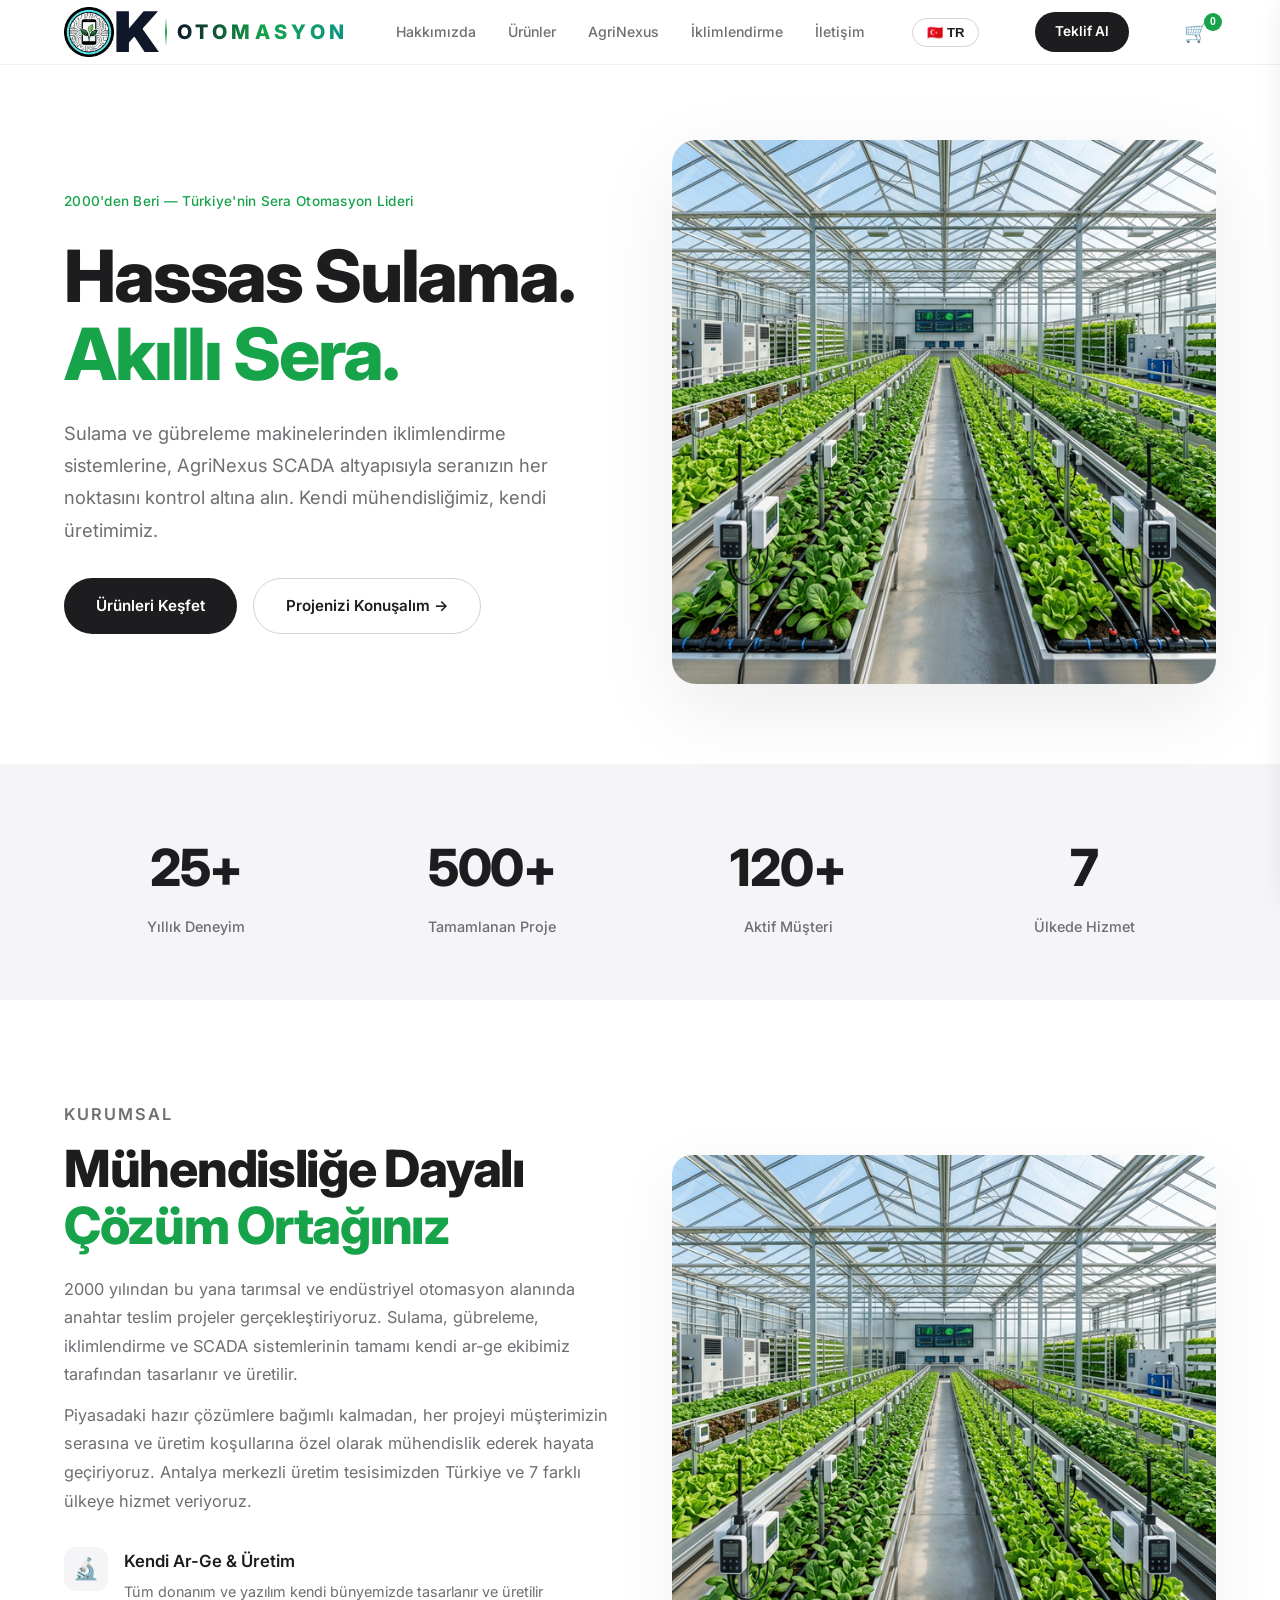
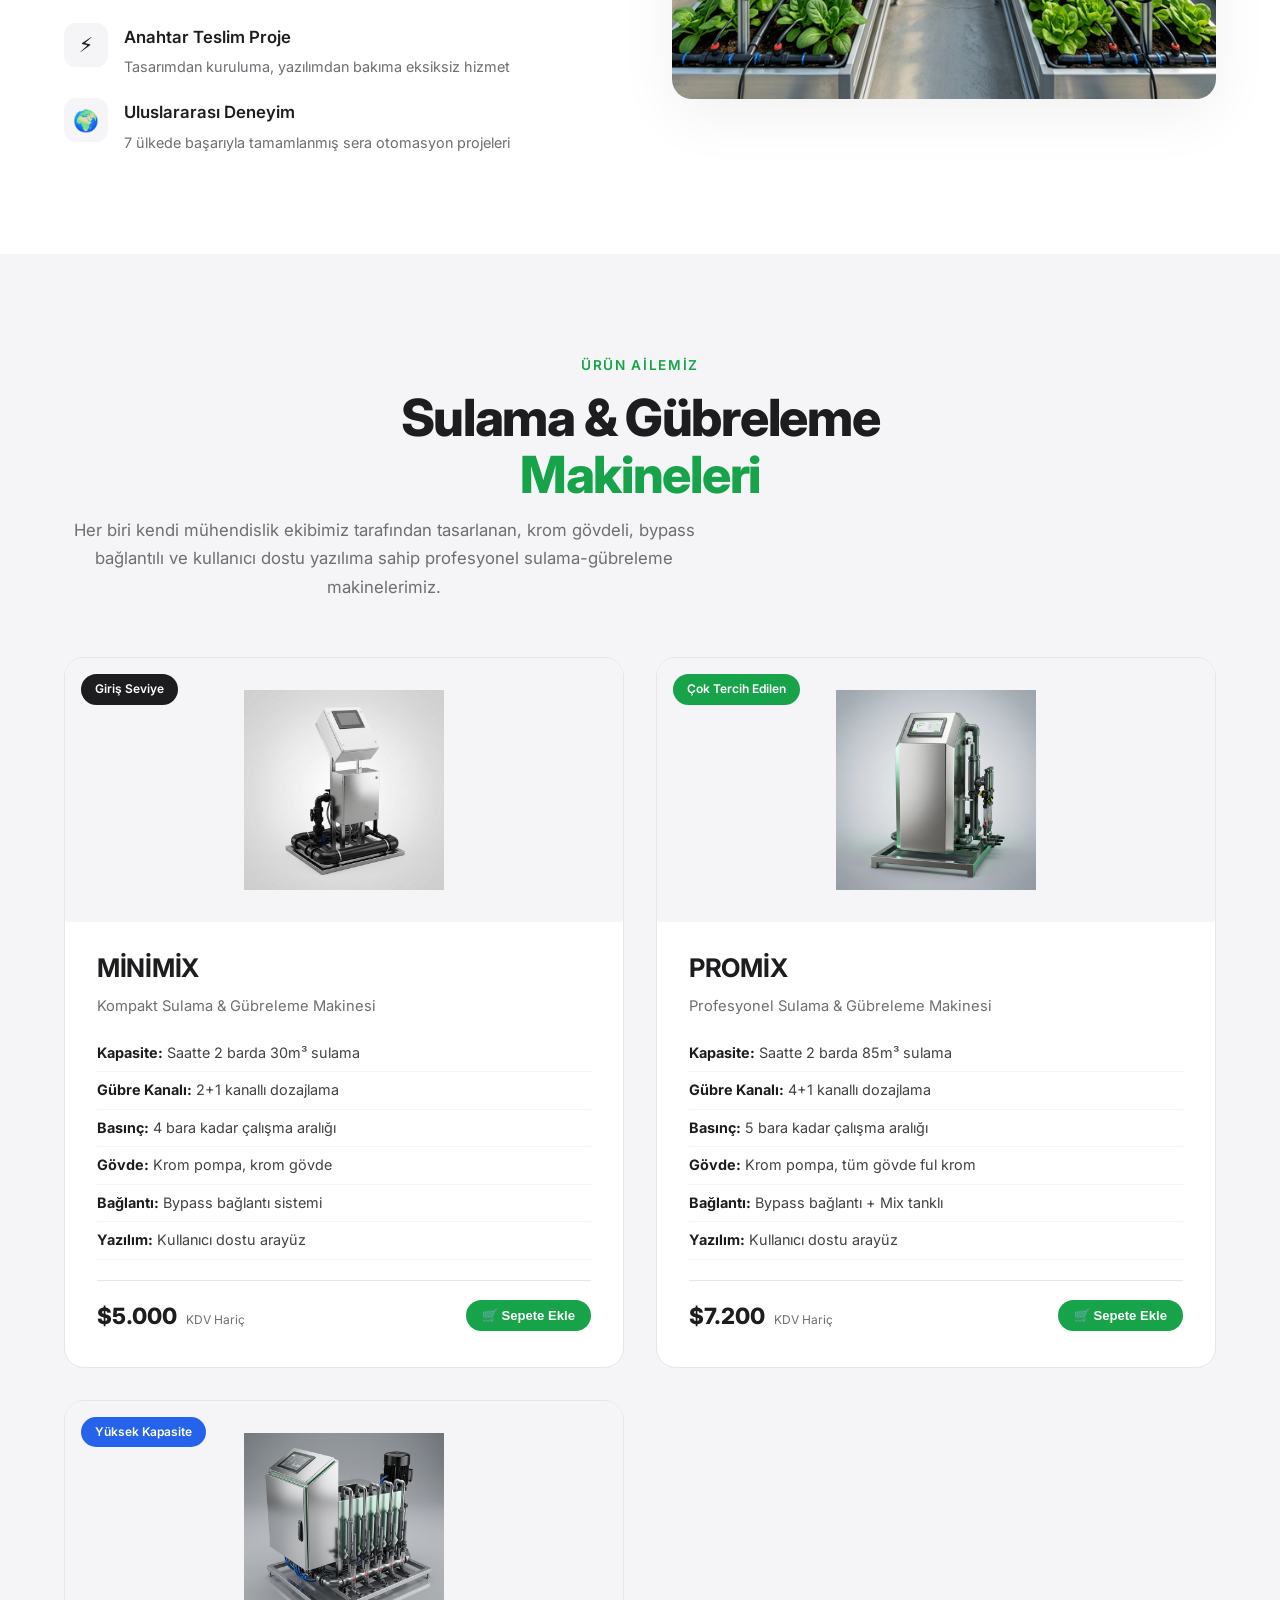
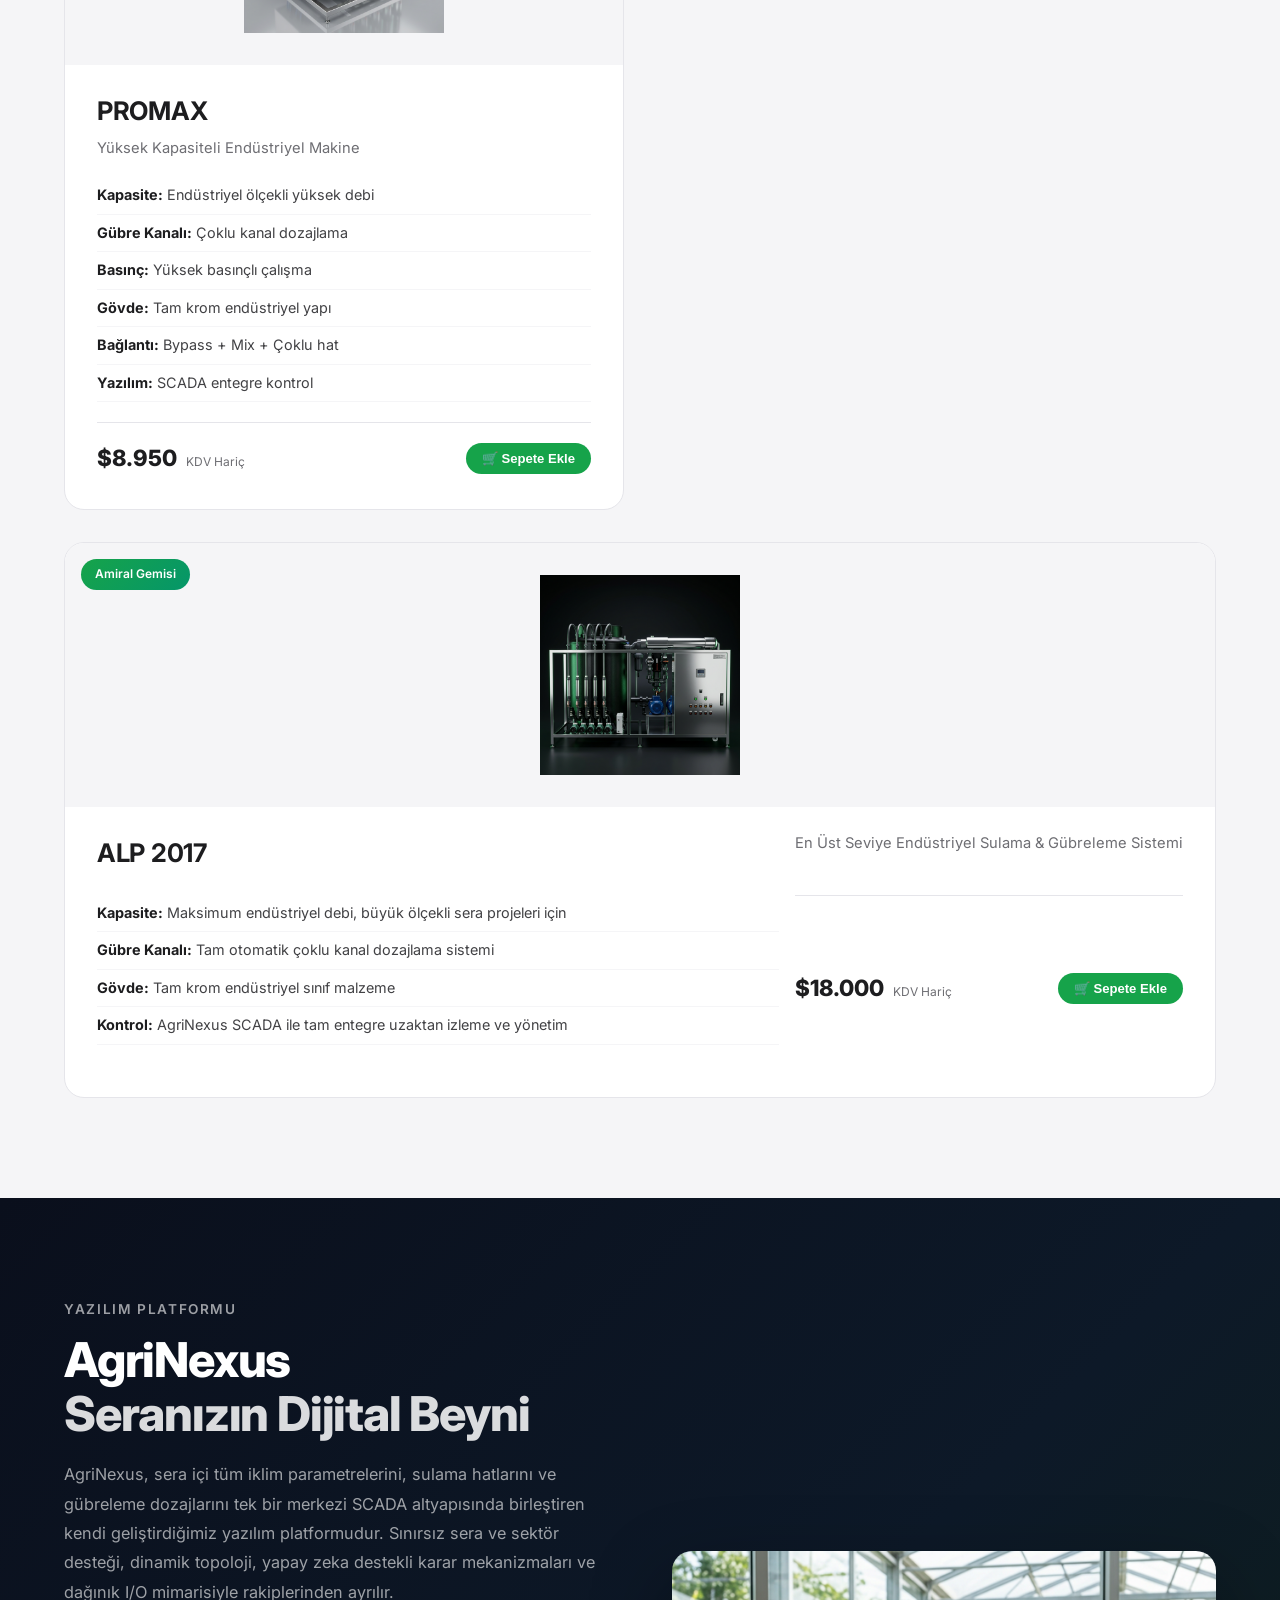
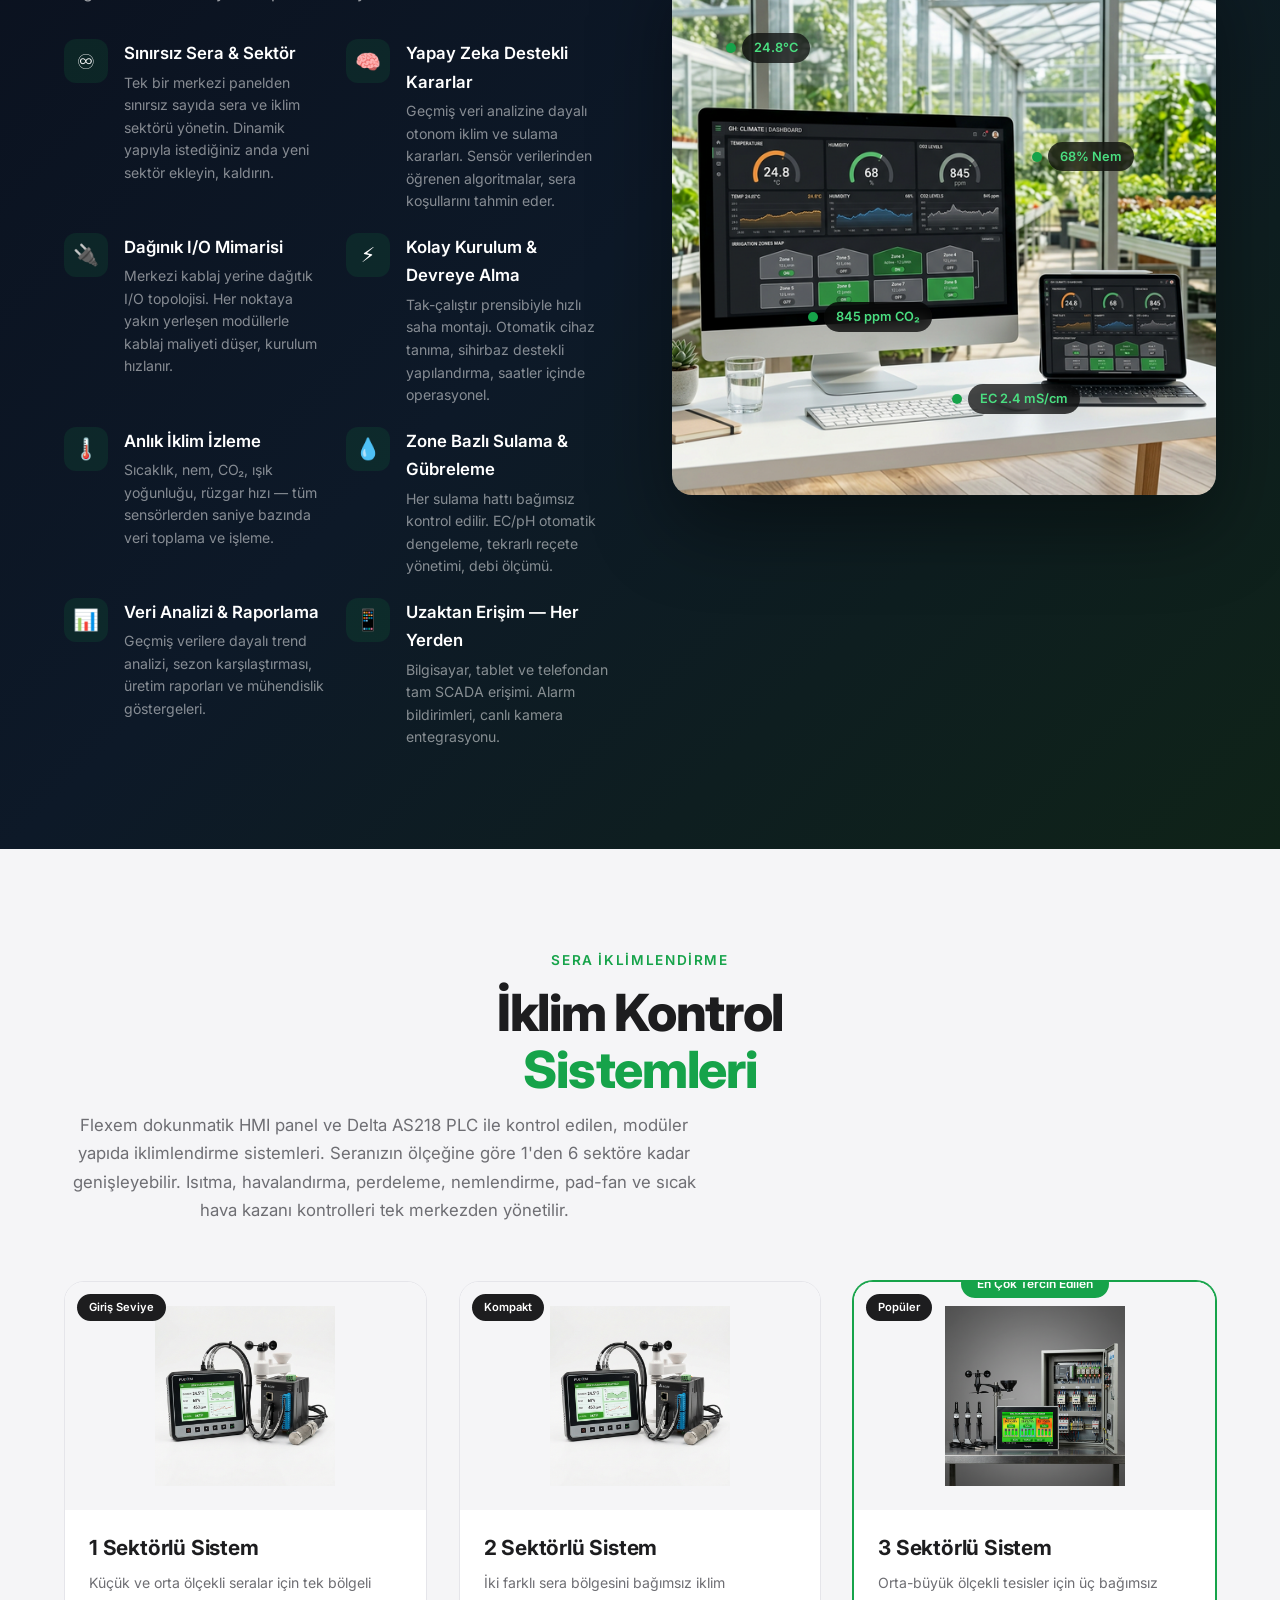
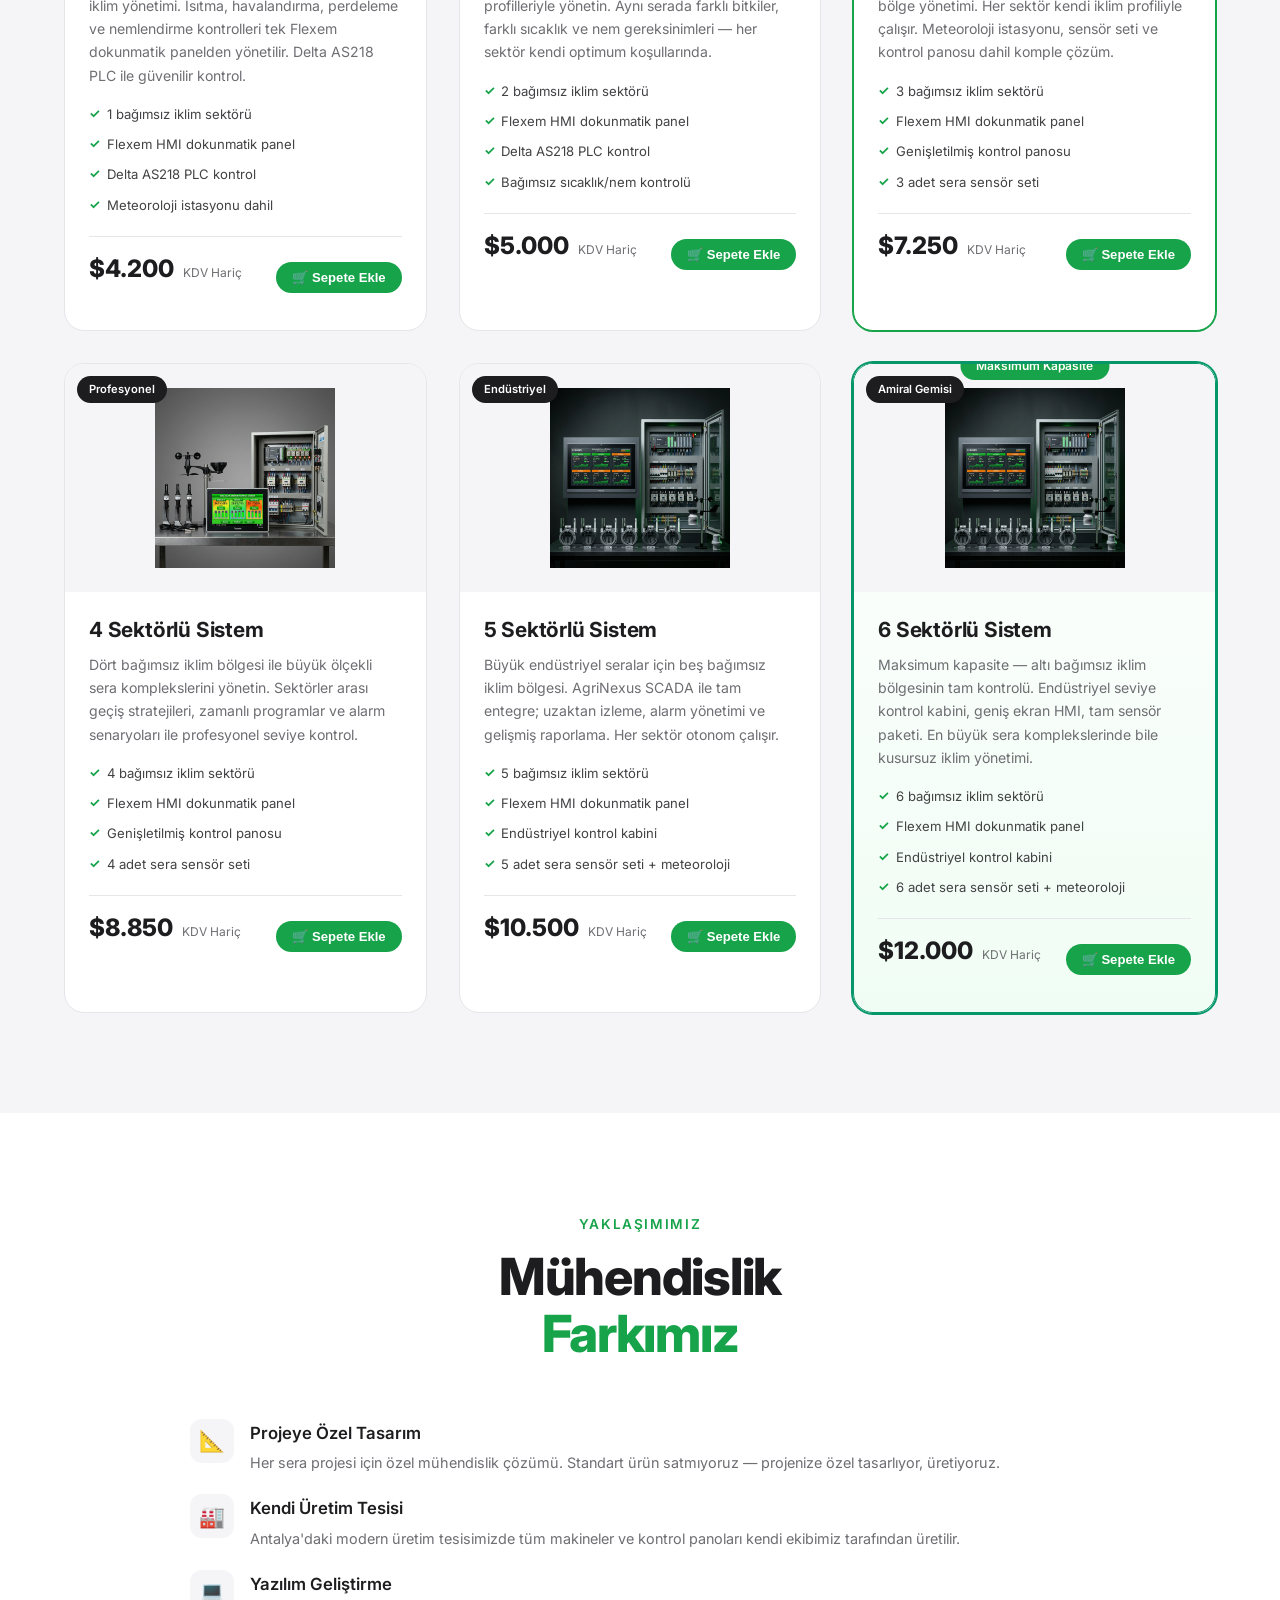
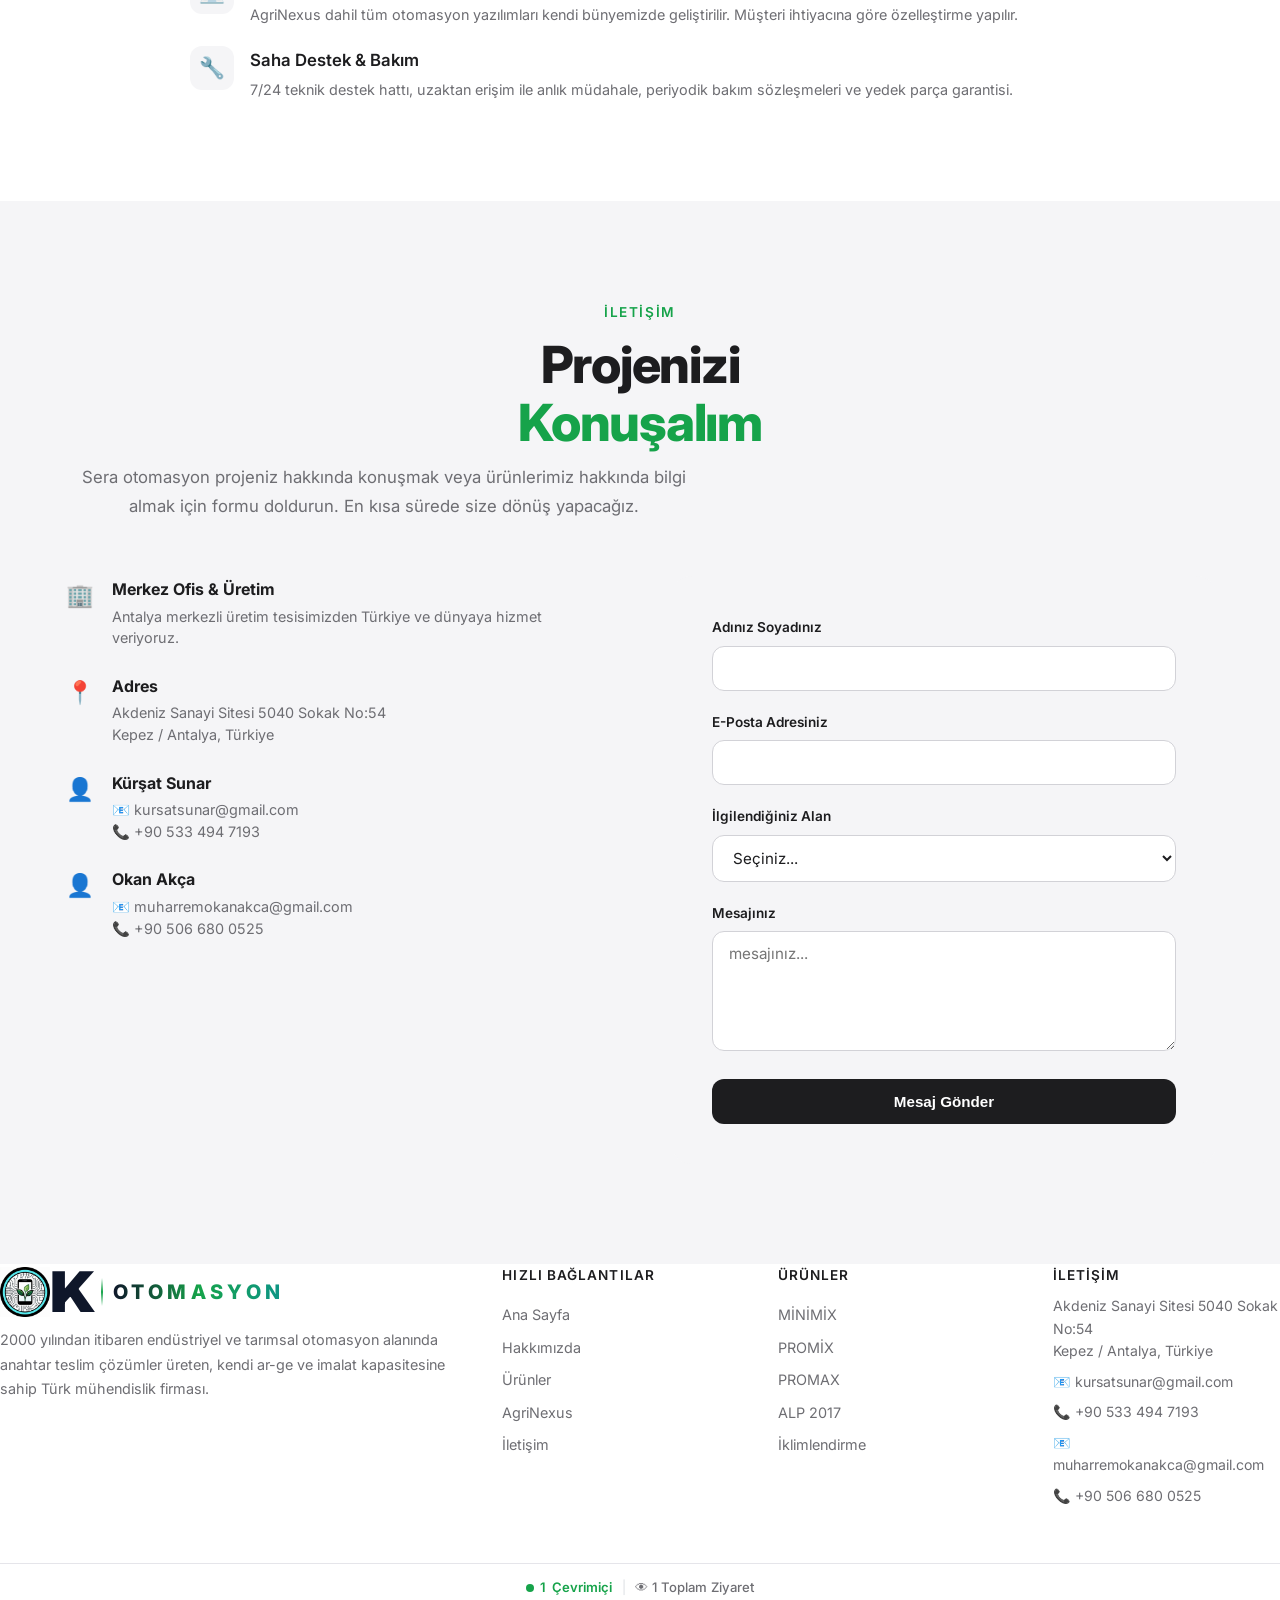
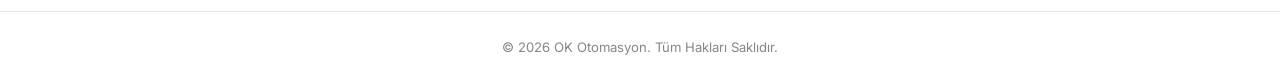
==== commit 13a5fb38: "Add files via upload" ====
--- a/index.html
+++ b/index.html
@@ -17,9 +17,9 @@
     <!-- SEO — Temel Meta -->
     <title>OK OTOMASYON | Sera Sulama Makinesi, Gübreleme Makinesi, Sera İklimlendirme, AgriNexus SCADA</title>
     <meta name="description"
-        content="2000'den beri sera otomasyonu, sulama ve gübreleme makineleri, sera iklimlendirme sistemleri, EC/pH dozlama, AgriNexus SCADA yazılımı. MİNİMİX, PROMİX, PROMAX, ALP 2017 sulama makineleri. Antalya merkezli anahtar teslim sera projeleri. OK Otomasyon.">
+        content="OK Otomasyon — 2000'den beri sera otomasyonu. Sera sulama ve gübreleme makineleri (MİNİMİX, PROMİX, PROMAX, ALP 2017), sera iklimlendirme sistemleri (ısıtma, soğutma, sisleme, havalandırma, perdeleme, fan pad), EC/pH dozlama, AgriNexus SCADA yazılımı. Antalya merkezli anahtar teslim sera projeleri.">
     <meta name="keywords"
-        content="sera, sulama makinesi, gübreleme makinesi, sulama ve gübreleme makinesi, sera sulama, sera gübreleme, sera iklimlendirme, iklim kontrol sistemi, sera otomasyonu, EC dozlama, pH dozlama, EC pH kontrol, SCADA sera, AgriNexus, sera otomasyon, sera havalandırma, sera ısıtma, sera nemlendirme, sera perdeleme, pad fan sistemi, MİNİMİX, PROMİX, PROMAX, ALP 2017, Flexem HMI, Delta PLC, sera kontrol, tarımsal otomasyon, endüstriyel otomasyon, anahtar teslim sera, akıllı sera, topraksız tarım, hidroponik, OK Otomasyon, Antalya sera">
+        content="sera sulama makinesi, sera gübreleme makinesi, sera sulama ve gübreleme, sera iklimlendirme, sera iklimlendirme sistemi, sera ısıtma sistemi, sera soğutma sistemi, sera sisleme sistemi, sera havalandırma, sera perdeleme, sera fan pad, pad fan sistemi, sera otomasyon, sera otomasyonu, sera otomasyon sistemi, sera kontrol sistemi, akıllı sera, akıllı sera sistemi, sera kliması, sera klima sistemi, sera nemlendirme, EC dozlama, pH dozlama, EC pH kontrol, damla sulama sistemi, serada damla sulama, sera sulama otomasyonu, sera gübreleme otomasyonu, tarımsal otomasyon, tarım otomasyonu, endüstriyel sera, sera yapımı, sera kurulumu, anahtar teslim sera, topraksız tarım, hidroponik sera, sera kontrol paneli, SCADA sera, AgriNexus SCADA, sera bilgisayarı, sera yazılımı, MİNİMİX, PROMİX, PROMAX, ALP 2017, Flexem HMI, Delta PLC, sera iklim kontrolü, sera sıcaklık kontrolü, sera nem kontrolü, sera CO2 kontrolü, OK Otomasyon, Antalya sera, Türkiye sera otomasyonu, sera ekipmanları, sera malzemeleri">
     <meta name="author" content="OK Otomasyon">
     <meta name="robots" content="index, follow, max-image-preview:large, max-snippet:-1">
     <link rel="canonical" href="https://okotomasyon.com/">
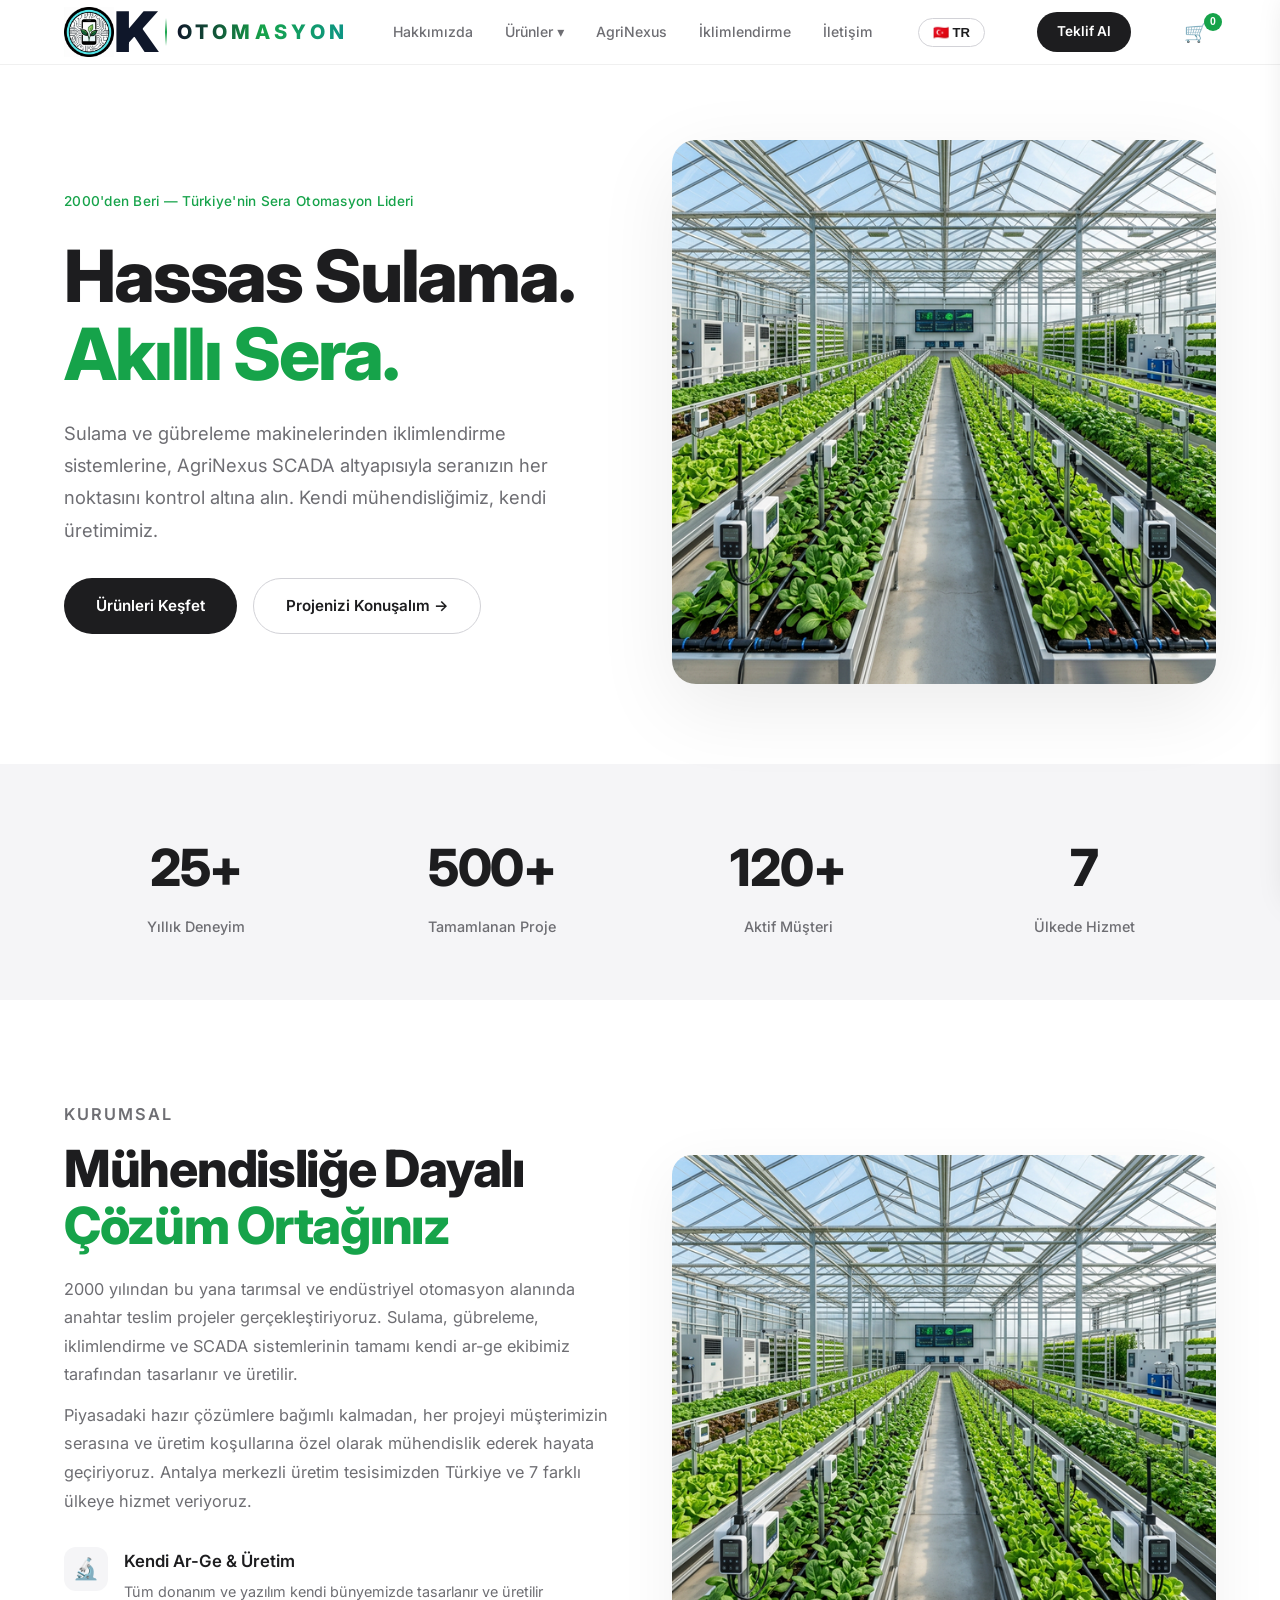
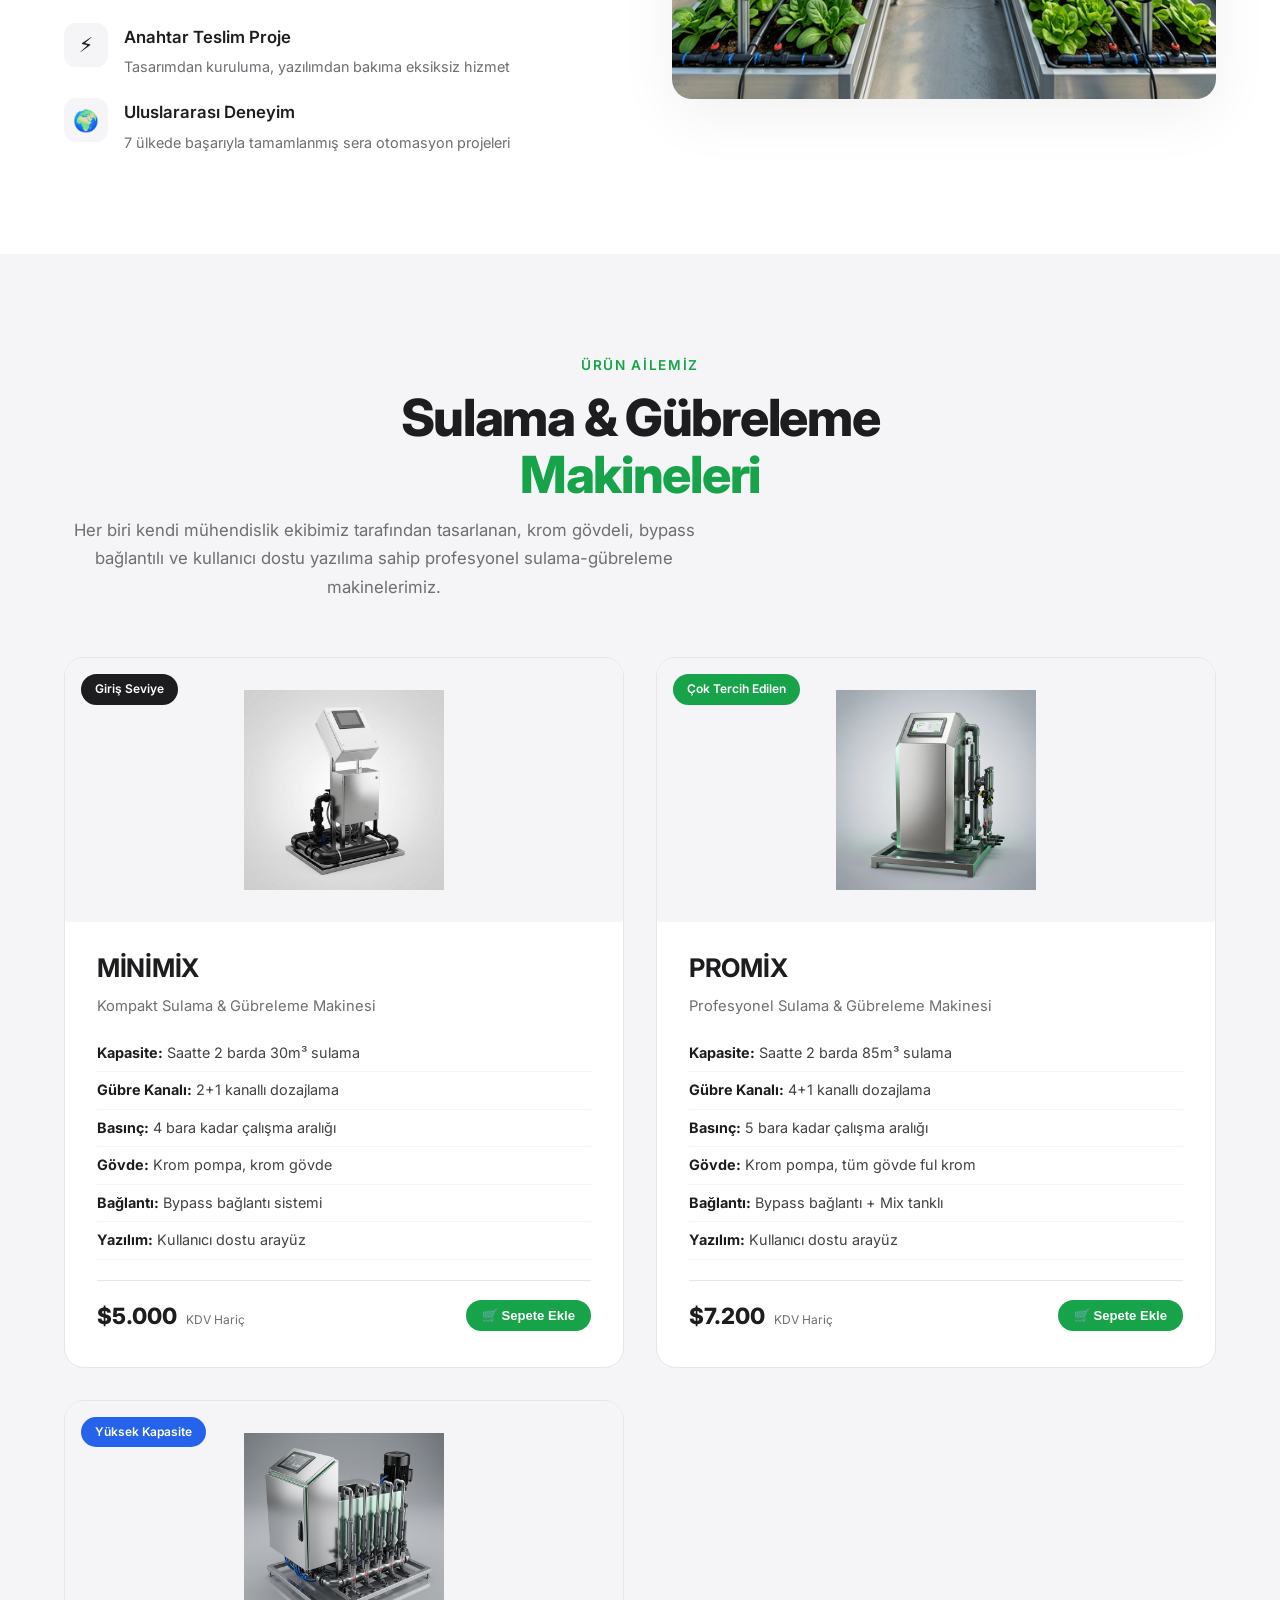
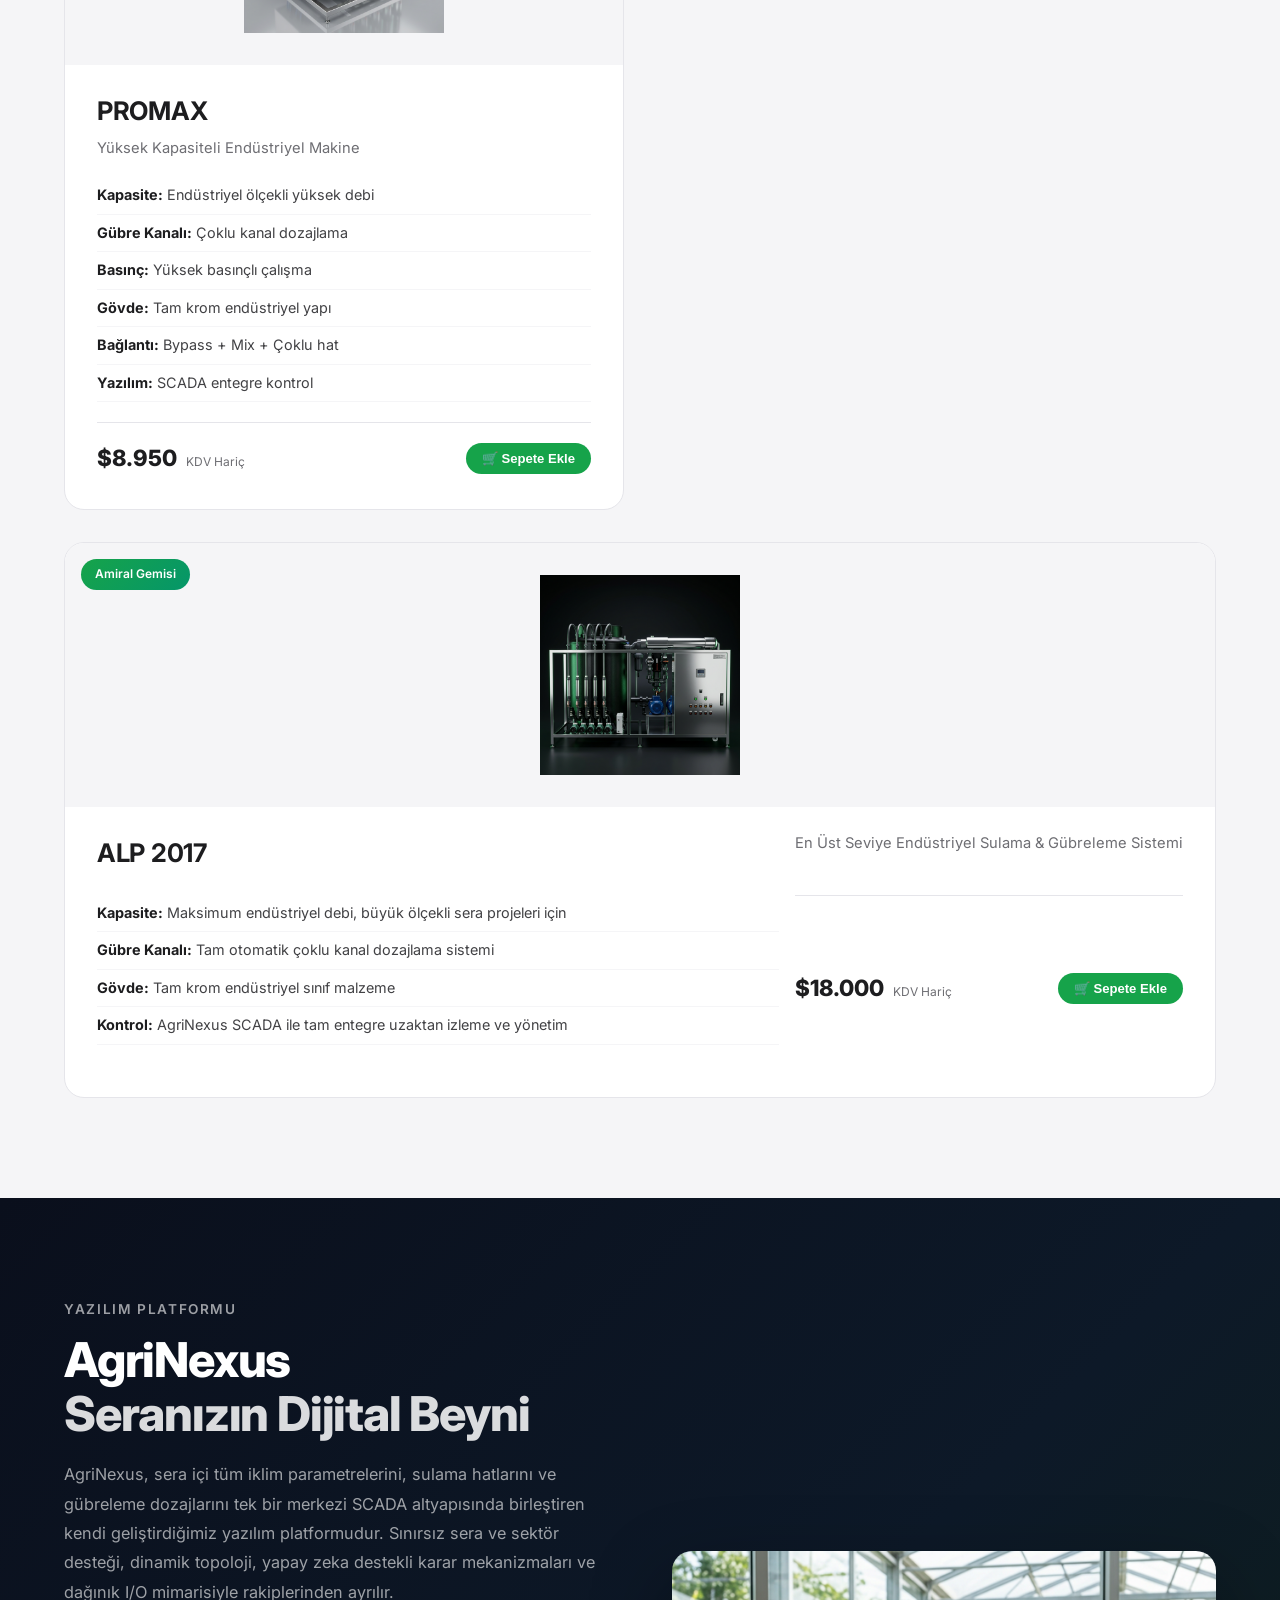
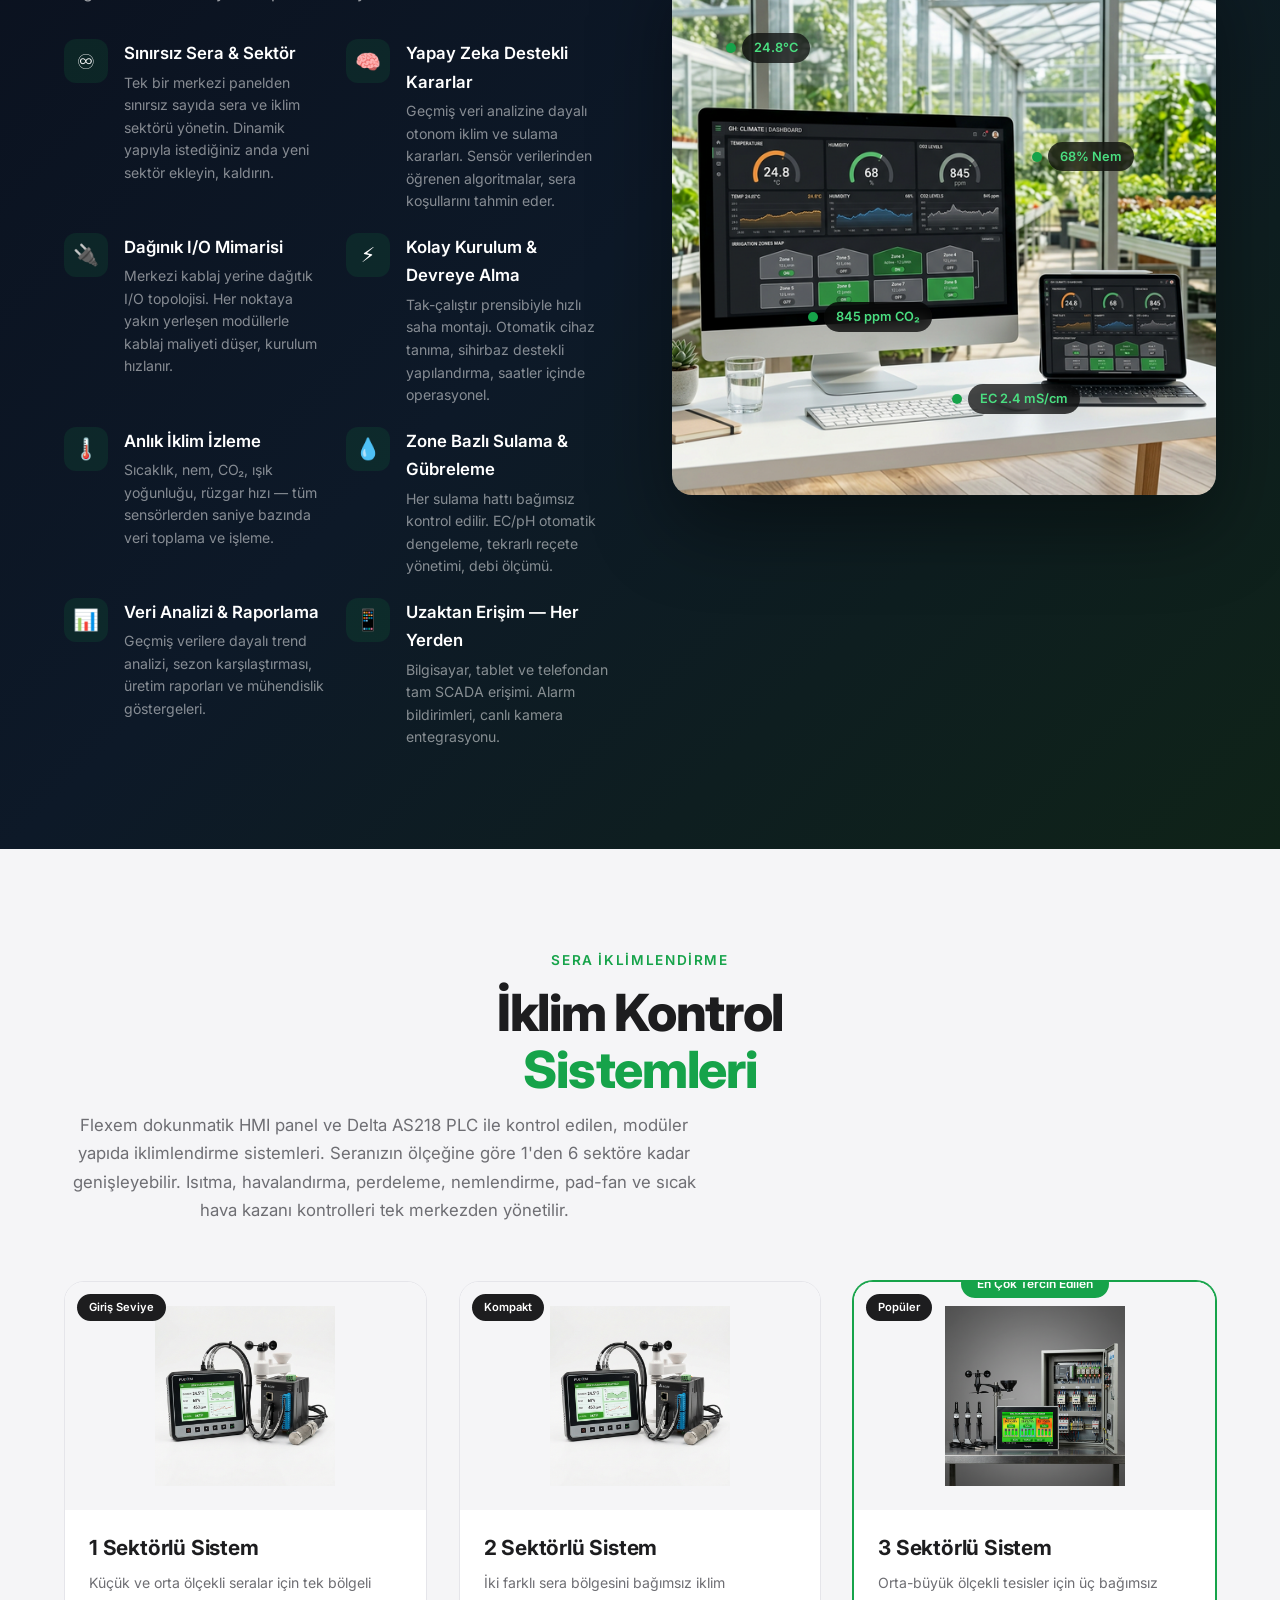
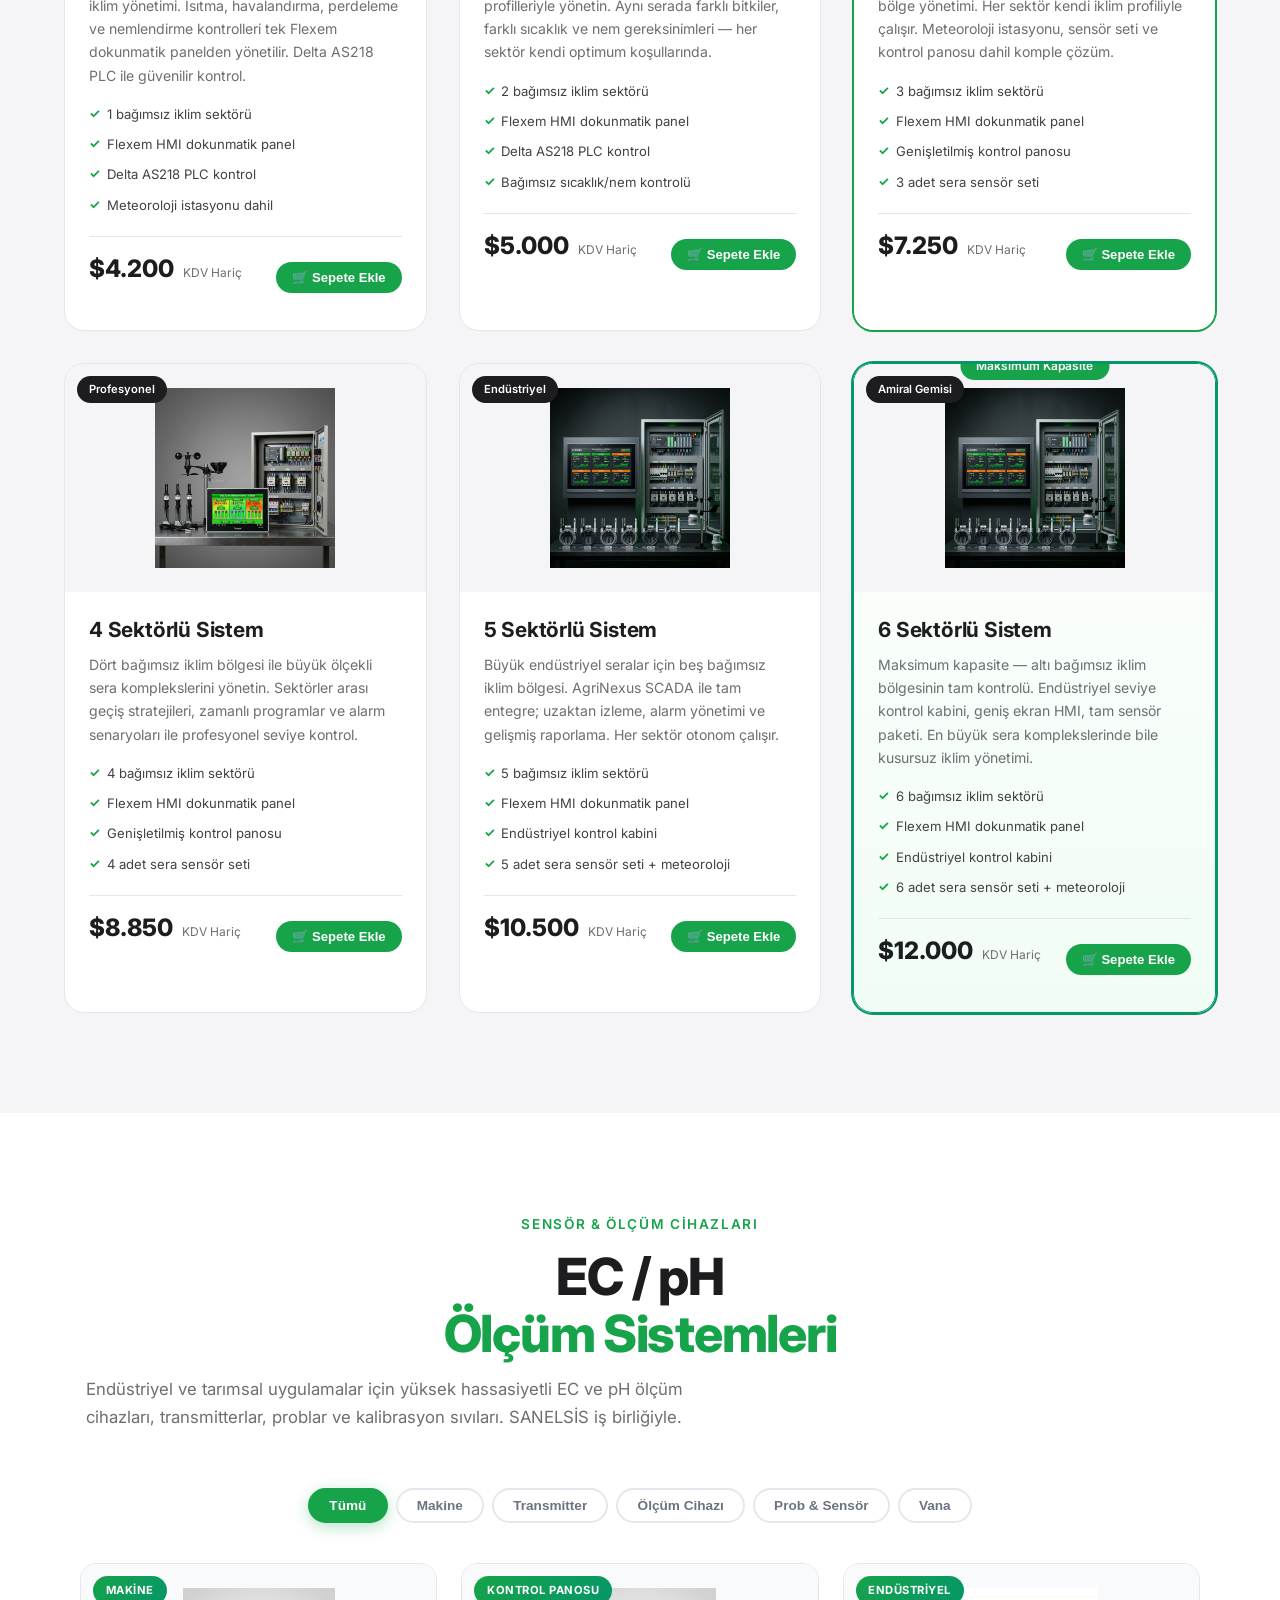
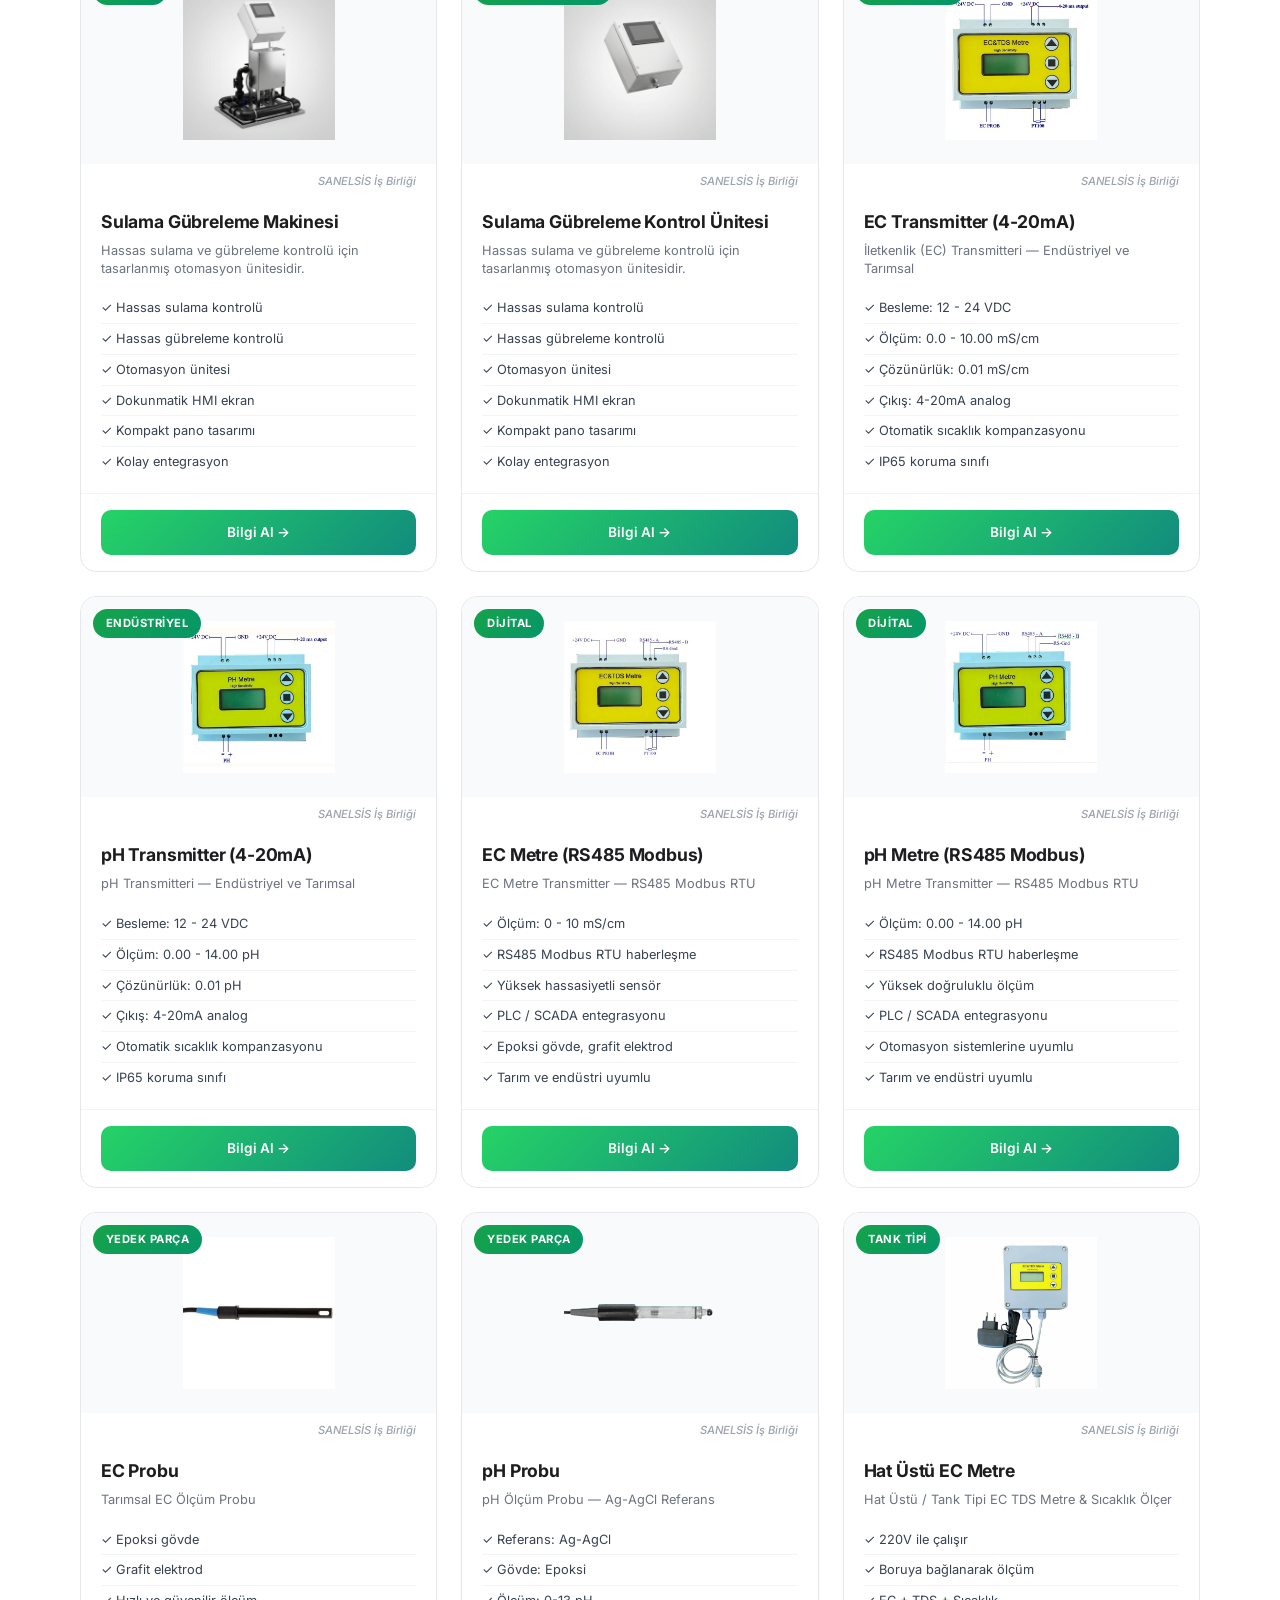
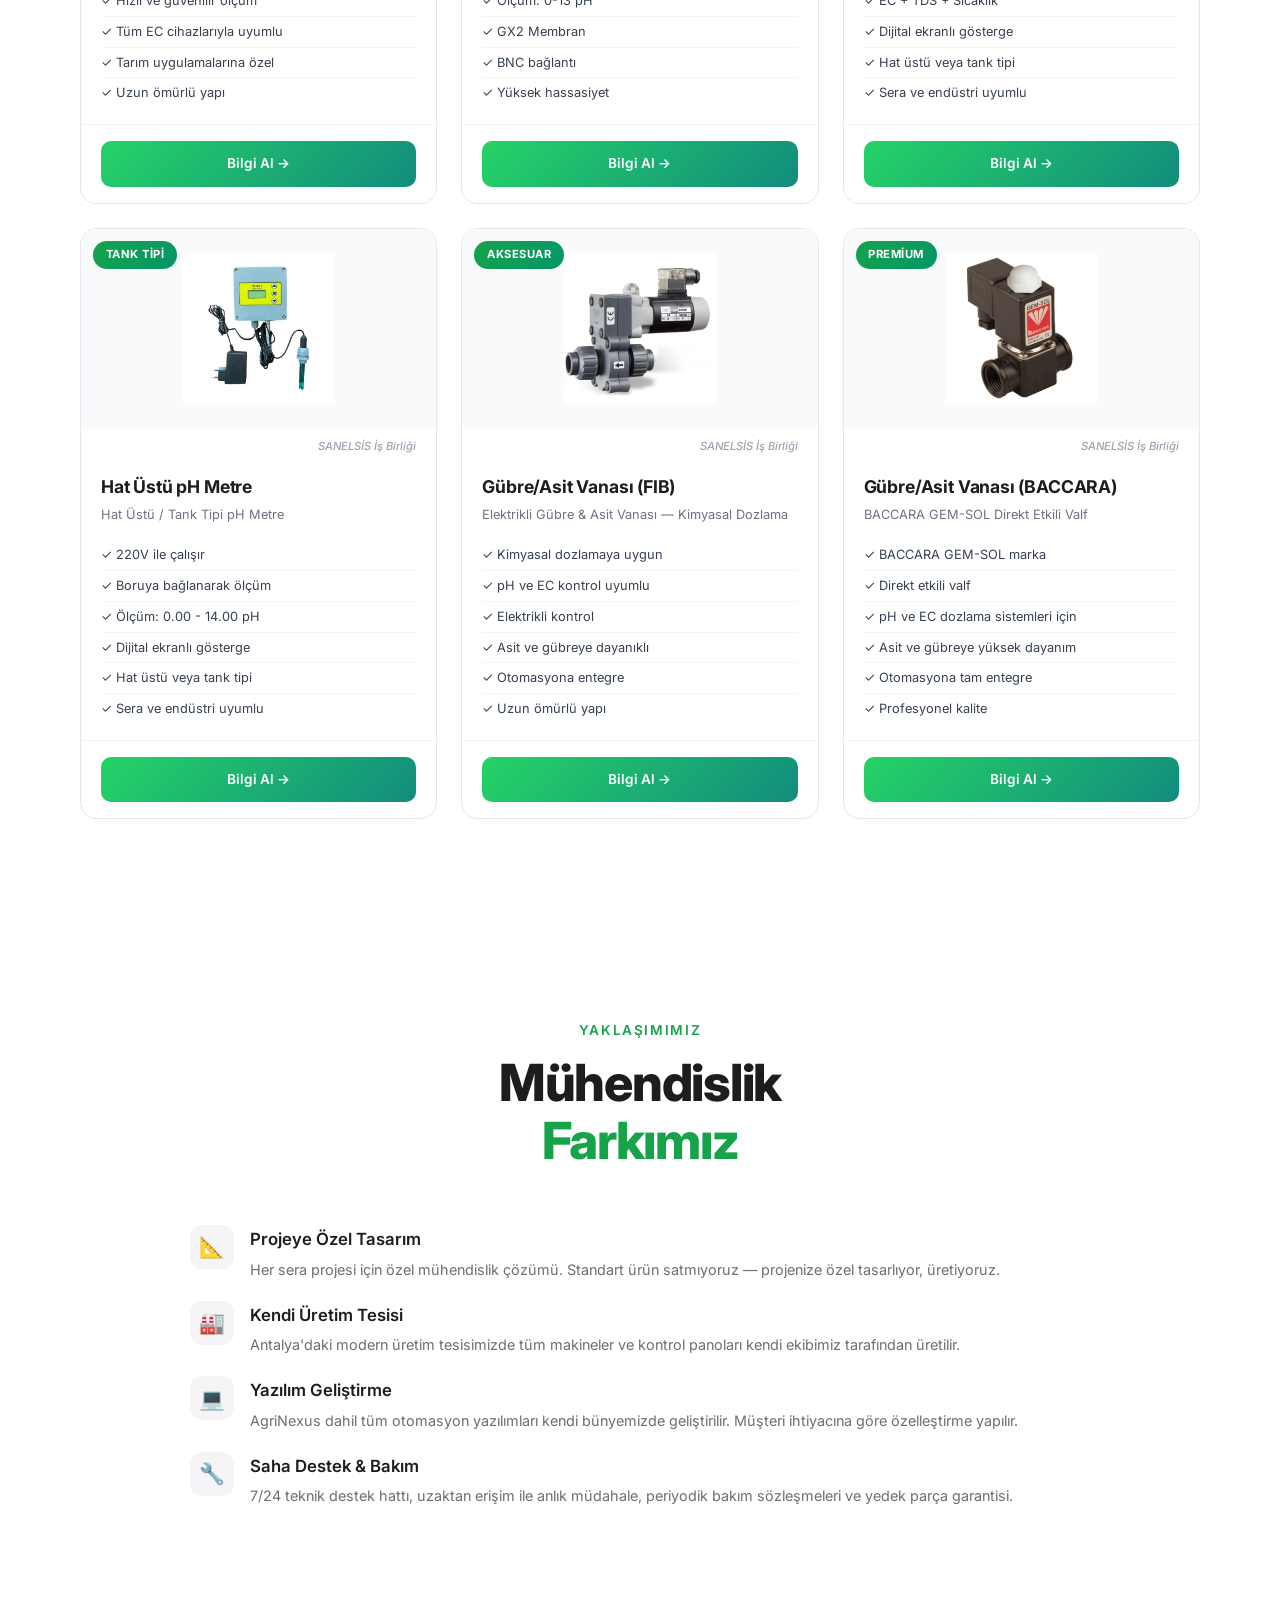
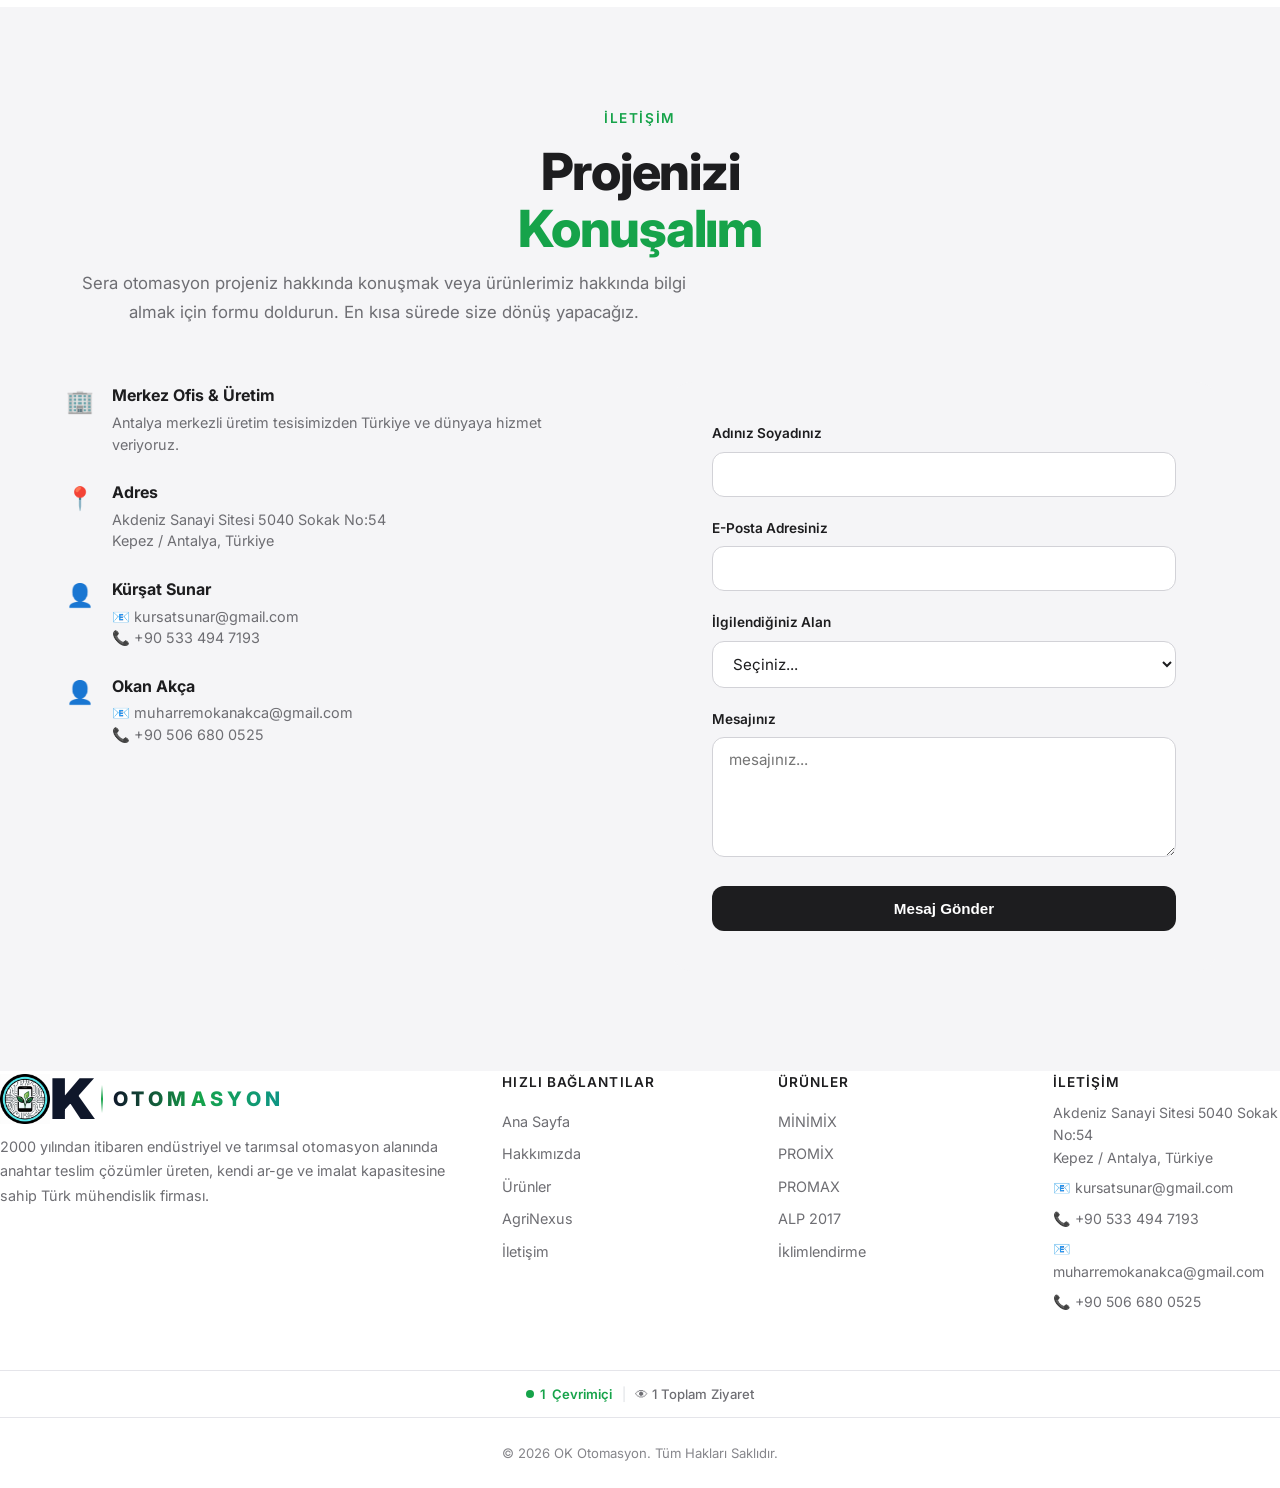
==== commit b32e1398: "Add files via upload" ====
--- a/index.html
+++ b/index.html
@@ -267,6 +267,13 @@
         <div class="climate-products-grid" id="climateGrid"></div>
     </section>
 
+    <!-- SENSÖR & ÖLÇÜM -->
+    <section id="sensorler" class="section">
+        <div class="section-header reveal-up" id="sensorsHeader"></div>
+        <div class="sensors-filter" id="sensorsFilter"></div>
+        <div class="sensors-grid" id="sensorsGrid"></div>
+    </section>
+
     <!-- MÜHENDİSLİK -->
     <section class="section">
         <div class="section-header reveal-up" id="engineeringHeader"></div>
--- a/styles.css
+++ b/styles.css
@@ -260,6 +260,58 @@
 
 .nav-links a:hover::after {
     width: 100%
+}
+
+/* --- Nav Dropdown Menü --- */
+.nav-dropdown-parent {
+    position: relative;
+}
+
+.nav-dropdown-trigger {
+    cursor: pointer;
+}
+
+.nav-dropdown-menu {
+    position: absolute;
+    top: calc(100% + 8px);
+    left: 50%;
+    transform: translateX(-50%);
+    background: #fff;
+    border: 1px solid #e5e7eb;
+    border-radius: 12px;
+    box-shadow: 0 10px 40px rgba(0, 0, 0, 0.08);
+    min-width: 200px;
+    padding: 0.5rem 0;
+    opacity: 0;
+    visibility: hidden;
+    transition: all 0.25s ease;
+    z-index: 100;
+}
+
+.nav-dropdown-parent:hover .nav-dropdown-menu {
+    opacity: 1;
+    visibility: visible;
+}
+
+.nav-dropdown-menu a {
+    display: block;
+    padding: 0.6rem 1.2rem;
+    font-size: 0.85rem;
+    font-weight: 500;
+    color: #374151 !important;
+    text-decoration: none;
+    transition: all 0.2s;
+    white-space: nowrap;
+    position: static;
+}
+
+.nav-dropdown-menu a::after {
+    display: none !important;
+}
+
+.nav-dropdown-menu a:hover {
+    background: #f0fdf4;
+    color: #16a34a !important;
 }
 
 .nav-cta {
@@ -1778,4 +1830,193 @@
 .captcha-group label {
     color: #16a34a;
     font-weight: 700
+}
+
+/* ═══════════════════════════════════════════
+   SENSÖR & ÖLÇÜM BÖLÜMÜ
+   ═══════════════════════════════════════════ */
+
+.sensors-filter {
+    display: flex;
+    justify-content: center;
+    flex-wrap: wrap;
+    gap: 0.5rem;
+    margin-bottom: 2.5rem;
+}
+
+.sensor-filter-btn {
+    padding: 0.5rem 1.2rem;
+    border: 2px solid #e5e7eb;
+    border-radius: 100px;
+    background: #fff;
+    color: #6b7280;
+    font-size: 0.85rem;
+    font-weight: 600;
+    cursor: pointer;
+    transition: all 0.3s ease;
+}
+
+.sensor-filter-btn:hover {
+    border-color: #16a34a;
+    color: #16a34a;
+}
+
+.sensor-filter-btn.active {
+    background: #16a34a;
+    border-color: #16a34a;
+    color: #fff;
+    box-shadow: 0 4px 15px rgba(22, 163, 74, 0.3);
+}
+
+.sensors-grid {
+    display: grid;
+    grid-template-columns: repeat(auto-fill, minmax(300px, 1fr));
+    gap: 1.5rem;
+    max-width: 1200px;
+    margin: 0 auto;
+    padding: 0 1rem;
+}
+
+.sensor-card {
+    background: rgba(255, 255, 255, 0.9);
+    backdrop-filter: blur(10px);
+    border: 1px solid #e5e7eb;
+    border-radius: 16px;
+    overflow: hidden;
+    transition: all 0.4s cubic-bezier(0.25, 0.46, 0.45, 0.94);
+    display: flex;
+    flex-direction: column;
+}
+
+.sensor-card:hover {
+    transform: translateY(-6px);
+    box-shadow: 0 20px 50px rgba(0, 0, 0, 0.1);
+    border-color: #16a34a;
+}
+
+.sensor-card-img {
+    position: relative;
+    background: #f8fafb;
+    padding: 1.5rem;
+    display: flex;
+    align-items: center;
+    justify-content: center;
+    height: 200px;
+    overflow: hidden;
+}
+
+.sensor-card-img img {
+    max-width: 100%;
+    max-height: 100%;
+    object-fit: contain;
+    transition: transform 0.4s ease;
+}
+
+.sensor-card:hover .sensor-card-img img {
+    transform: scale(1.05);
+}
+
+.sensor-card-img .sensor-badge {
+    position: absolute;
+    top: 0.75rem;
+    left: 0.75rem;
+}
+
+.sensor-card-header {
+    display: flex;
+    justify-content: flex-end;
+    align-items: center;
+    padding: 0.5rem 1.25rem 0;
+}
+
+.sensor-badge {
+    background: linear-gradient(135deg, #16a34a, #059669);
+    color: #fff;
+    padding: 0.3rem 0.8rem;
+    border-radius: 100px;
+    font-size: 0.7rem;
+    font-weight: 700;
+    text-transform: uppercase;
+    letter-spacing: 0.5px;
+}
+
+.sensor-partner {
+    font-size: 0.7rem;
+    color: #9ca3af;
+    font-weight: 500;
+    font-style: italic;
+}
+
+.sensor-card-body {
+    padding: 1rem 1.25rem;
+    flex: 1;
+}
+
+.sensor-card-body h3 {
+    font-size: 1.1rem;
+    font-weight: 700;
+    color: #1d1d1f;
+    margin-bottom: 0.3rem;
+}
+
+.sensor-tagline {
+    font-size: 0.8rem;
+    color: #6b7280;
+    margin-bottom: 1rem;
+    line-height: 1.4;
+}
+
+.sensor-specs {
+    list-style: none;
+    padding: 0;
+}
+
+.sensor-specs li {
+    font-size: 0.8rem;
+    color: #374151;
+    padding: 0.25rem 0;
+    border-bottom: 1px solid #f3f4f6;
+}
+
+.sensor-specs li:last-child {
+    border-bottom: none;
+}
+
+.sensor-card-footer {
+    padding: 1rem 1.25rem;
+    border-top: 1px solid #f3f4f6;
+}
+
+.sensor-inquiry-btn {
+    display: block;
+    text-align: center;
+    padding: 0.7rem;
+    background: linear-gradient(135deg, #25D366, #128C7E);
+    color: #fff;
+    border-radius: 10px;
+    text-decoration: none;
+    font-size: 0.85rem;
+    font-weight: 600;
+    transition: all 0.3s ease;
+}
+
+.sensor-inquiry-btn:hover {
+    transform: scale(1.02);
+    box-shadow: 0 6px 20px rgba(37, 211, 102, 0.3);
+}
+
+@media (max-width: 768px) {
+    .sensors-grid {
+        grid-template-columns: 1fr;
+        gap: 1rem;
+    }
+
+    .sensors-filter {
+        gap: 0.4rem;
+    }
+
+    .sensor-filter-btn {
+        padding: 0.4rem 0.8rem;
+        font-size: 0.75rem;
+    }
 }
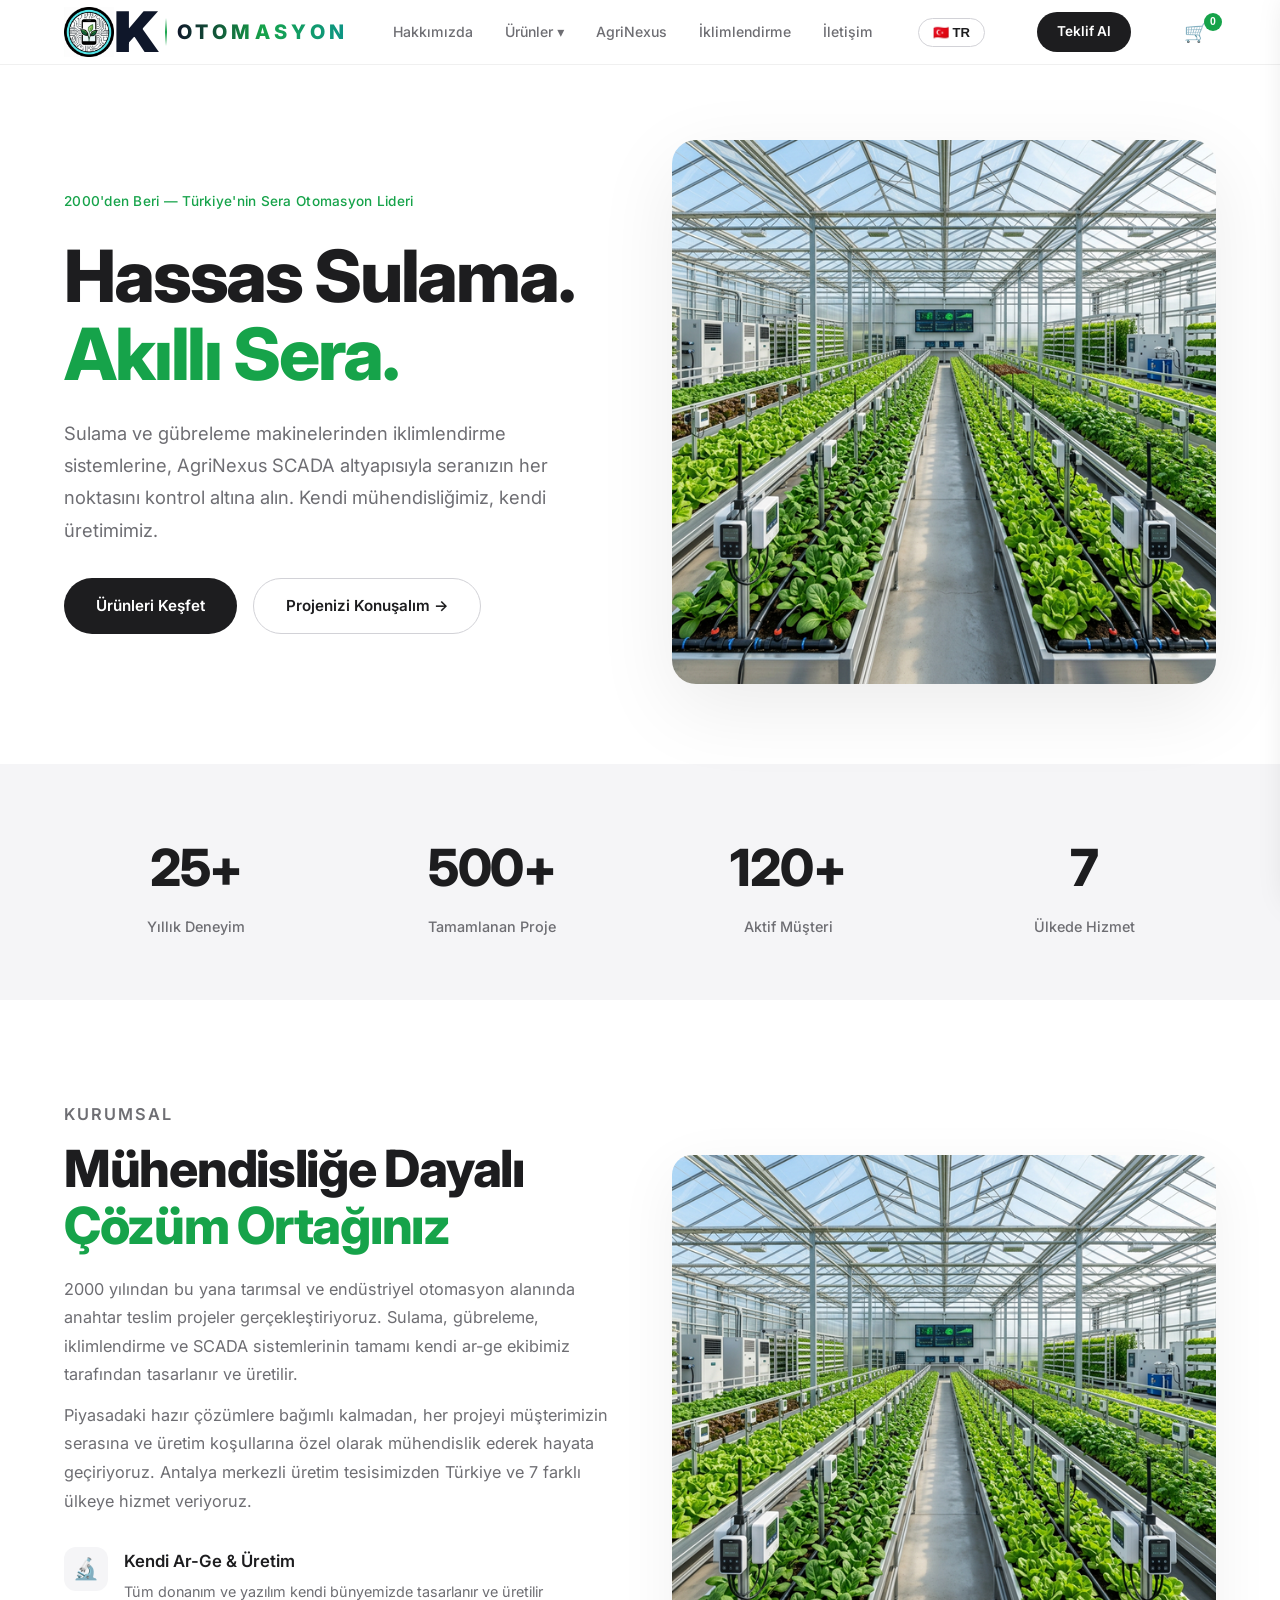
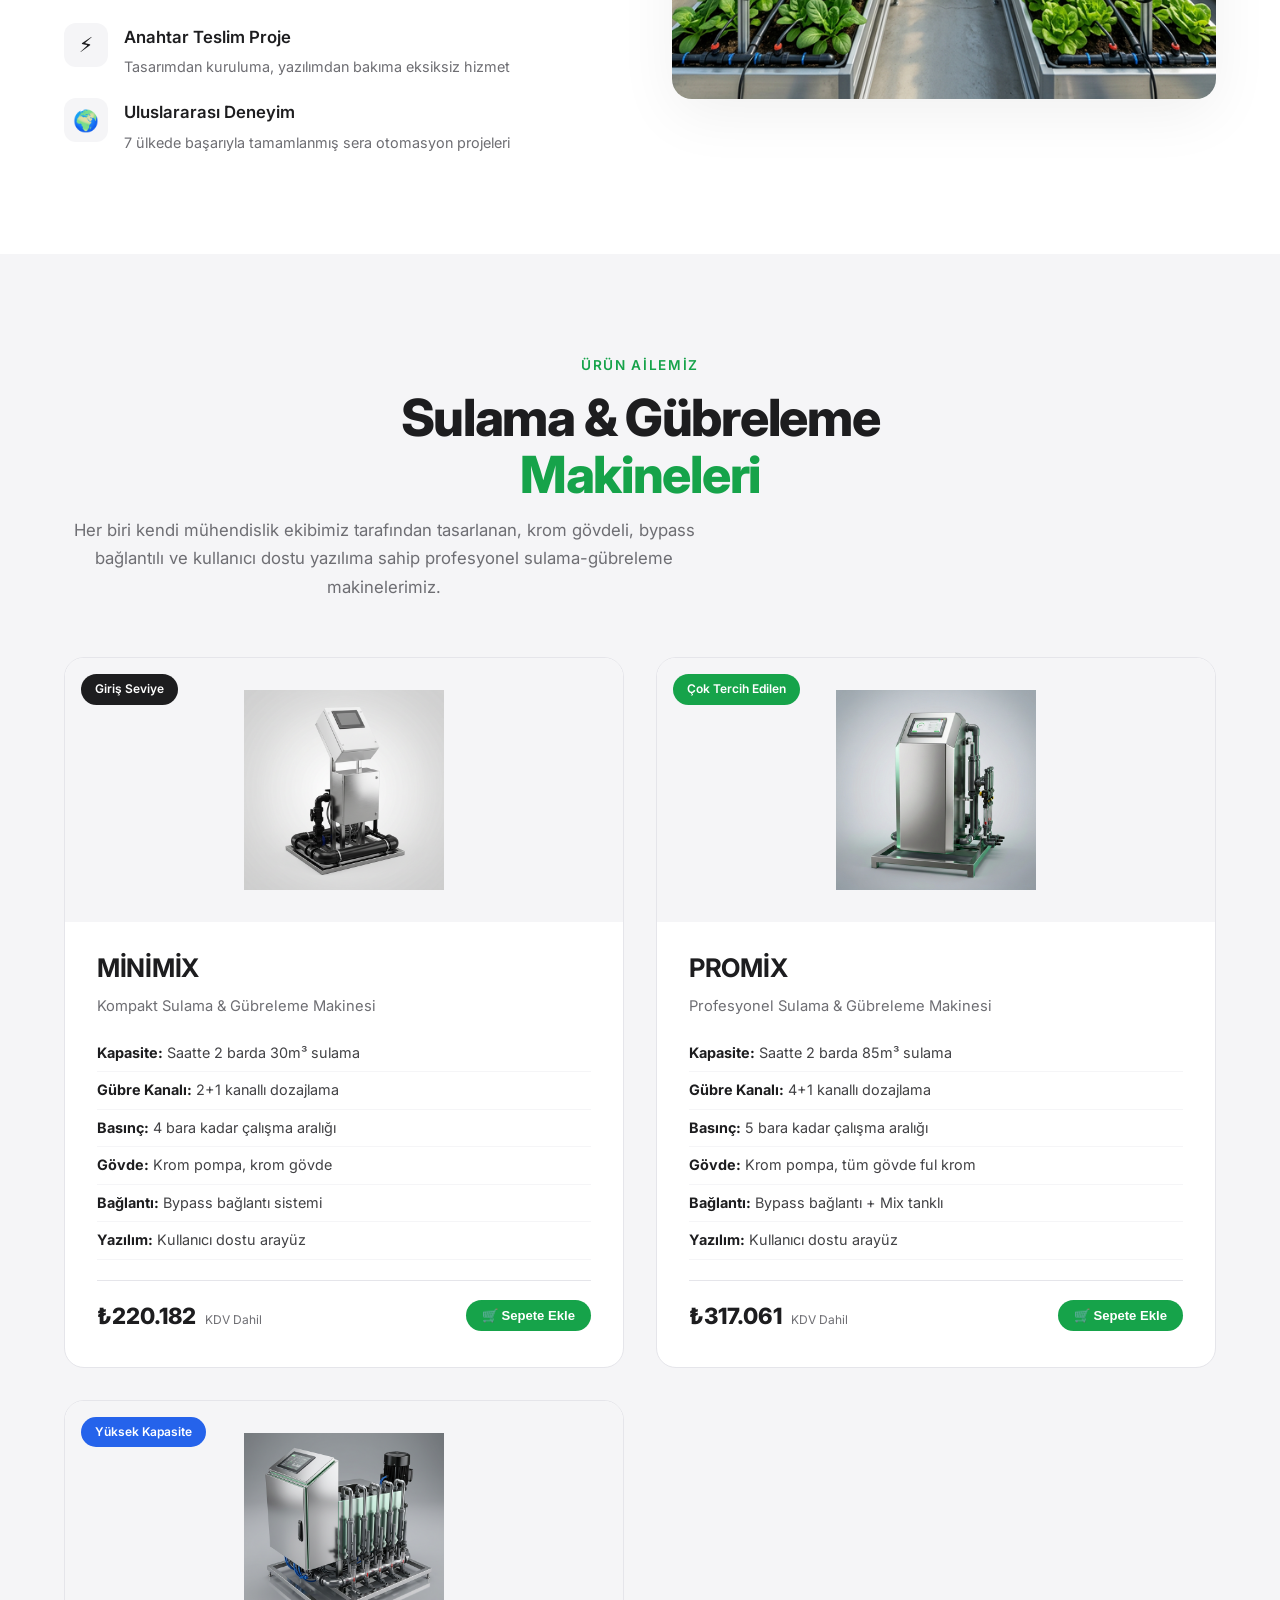
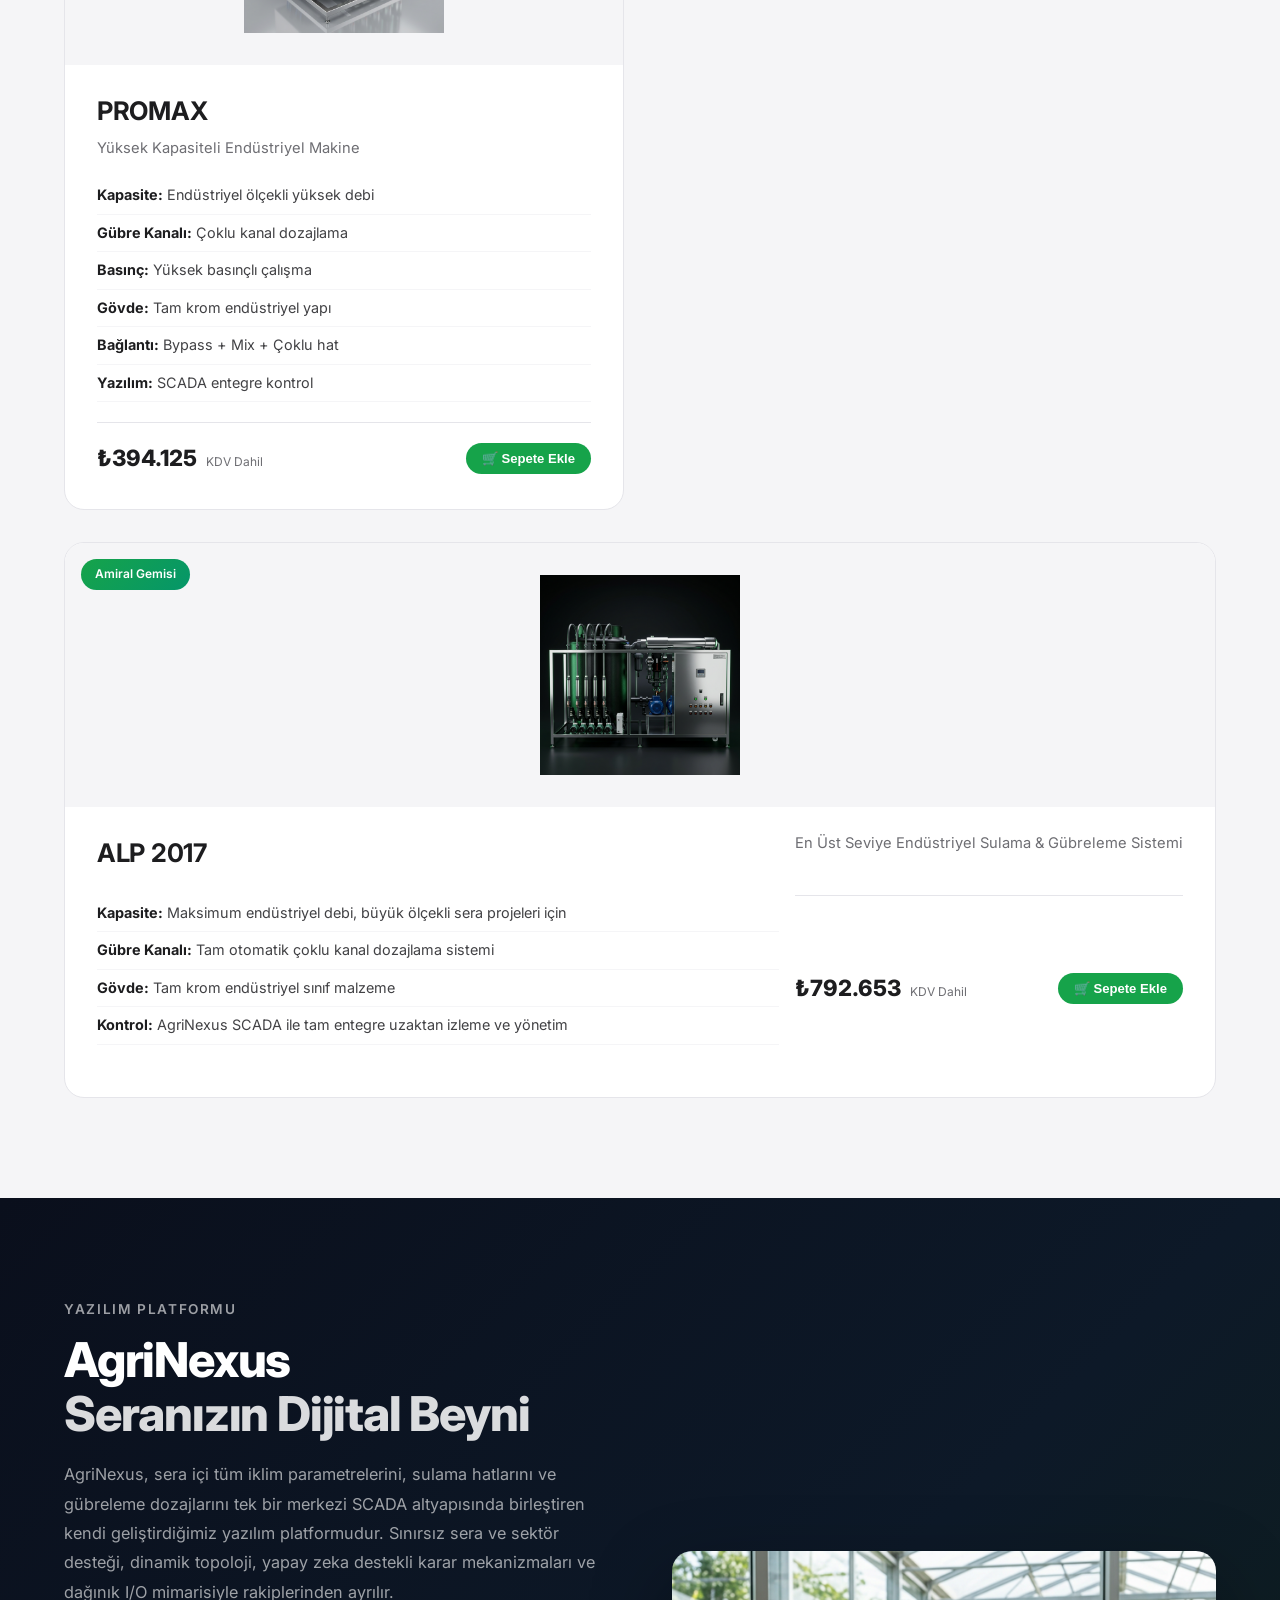
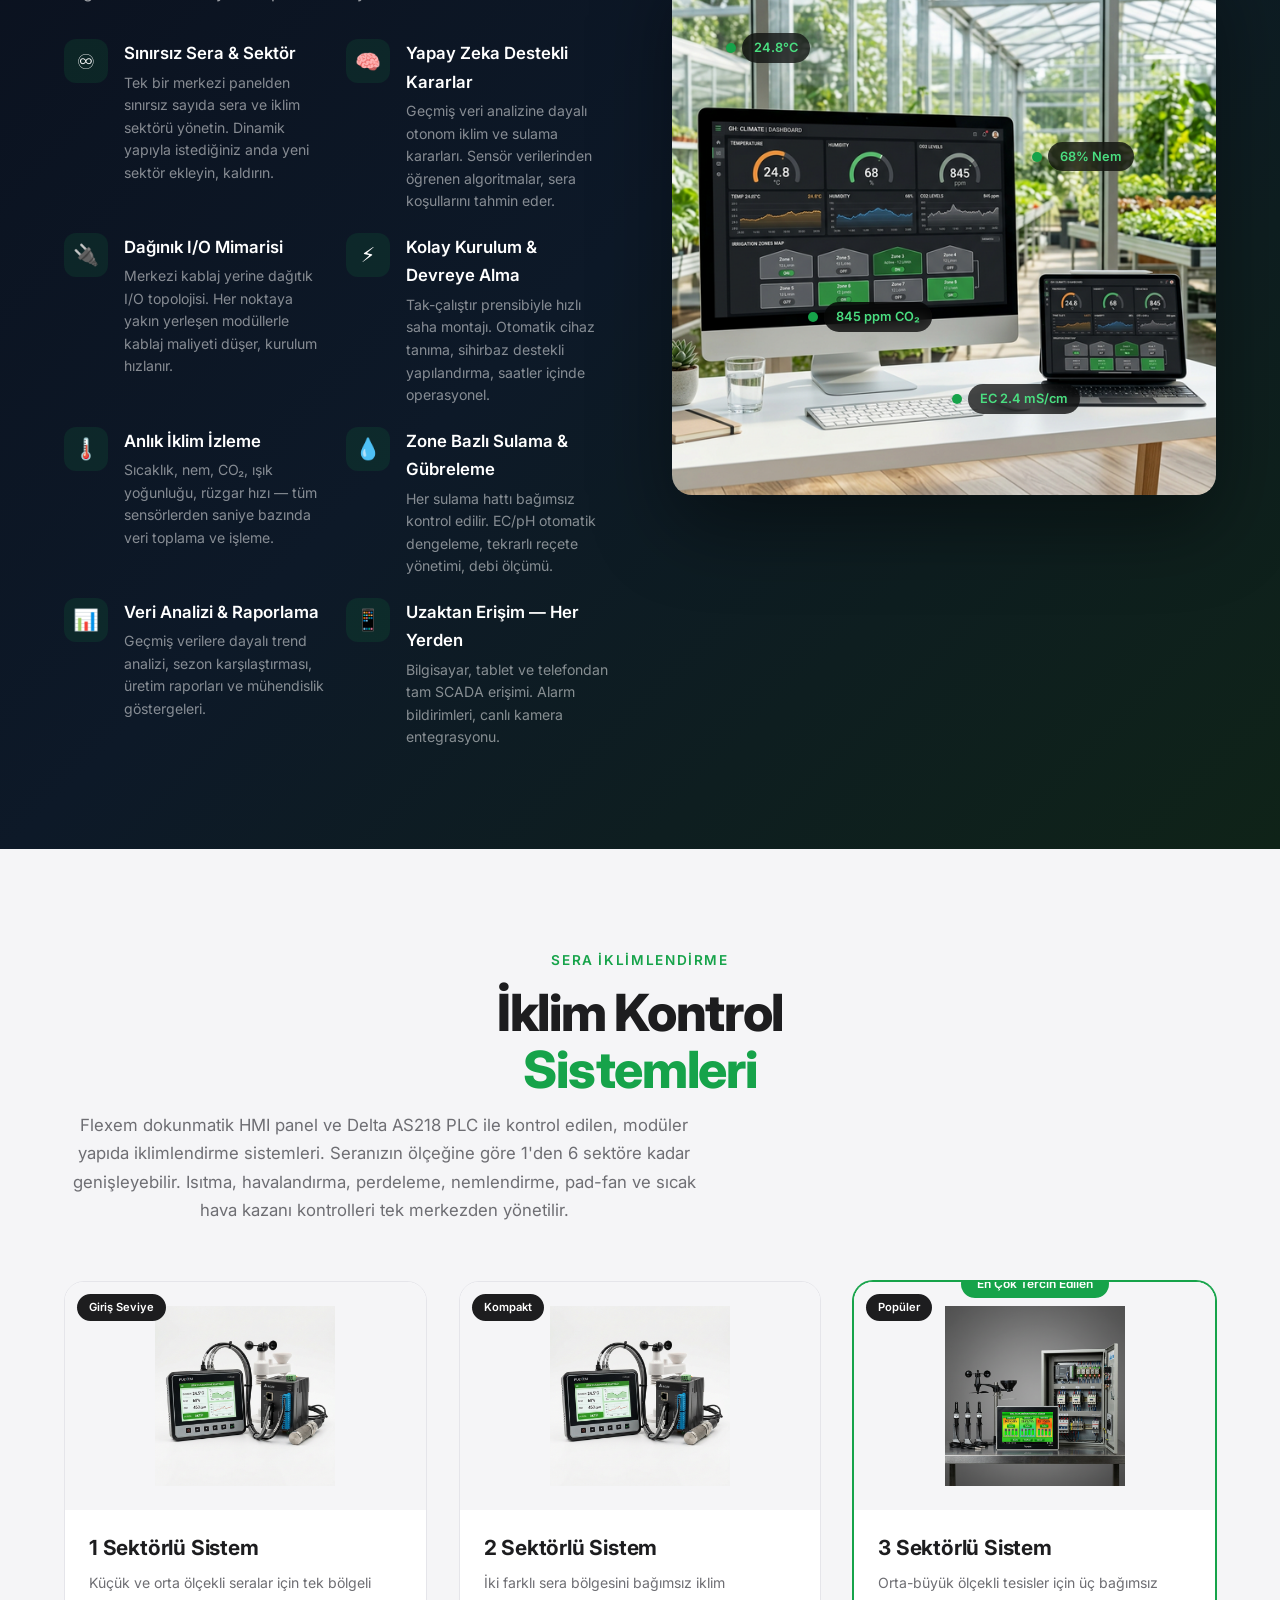
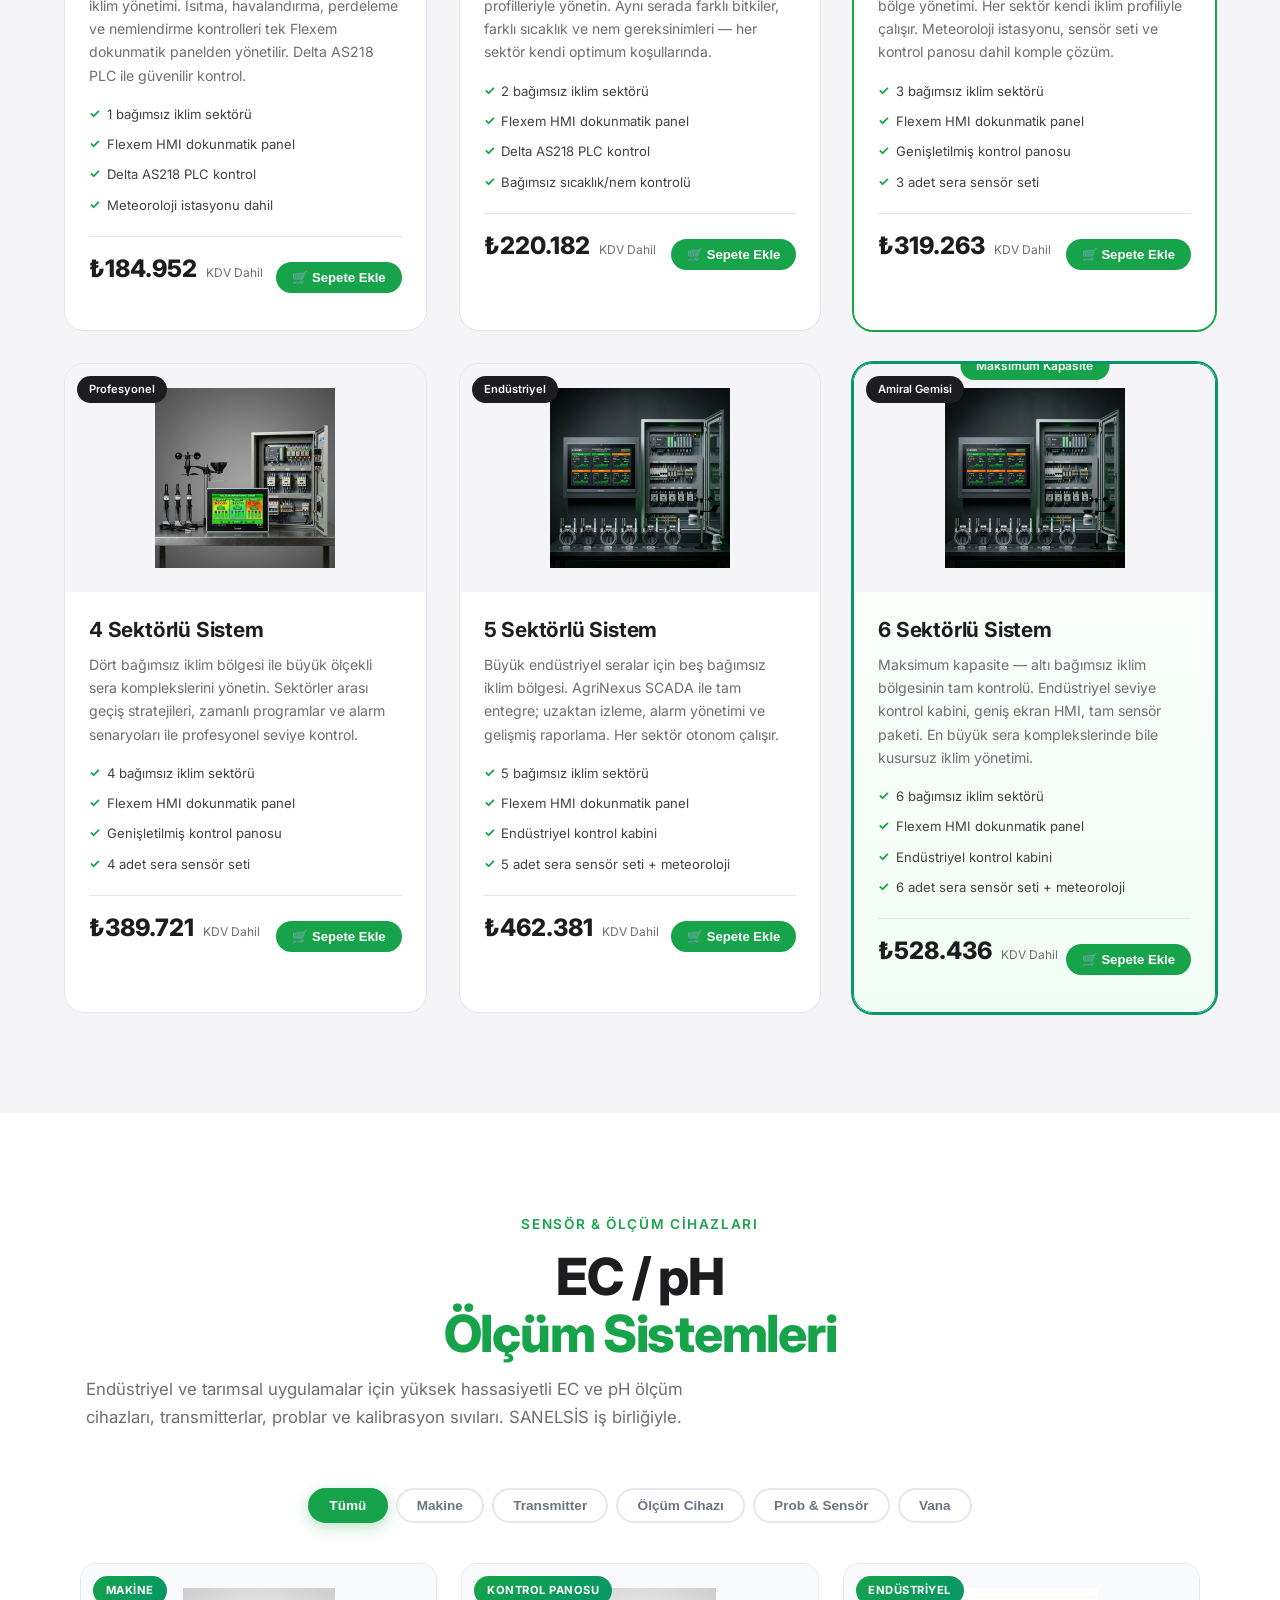
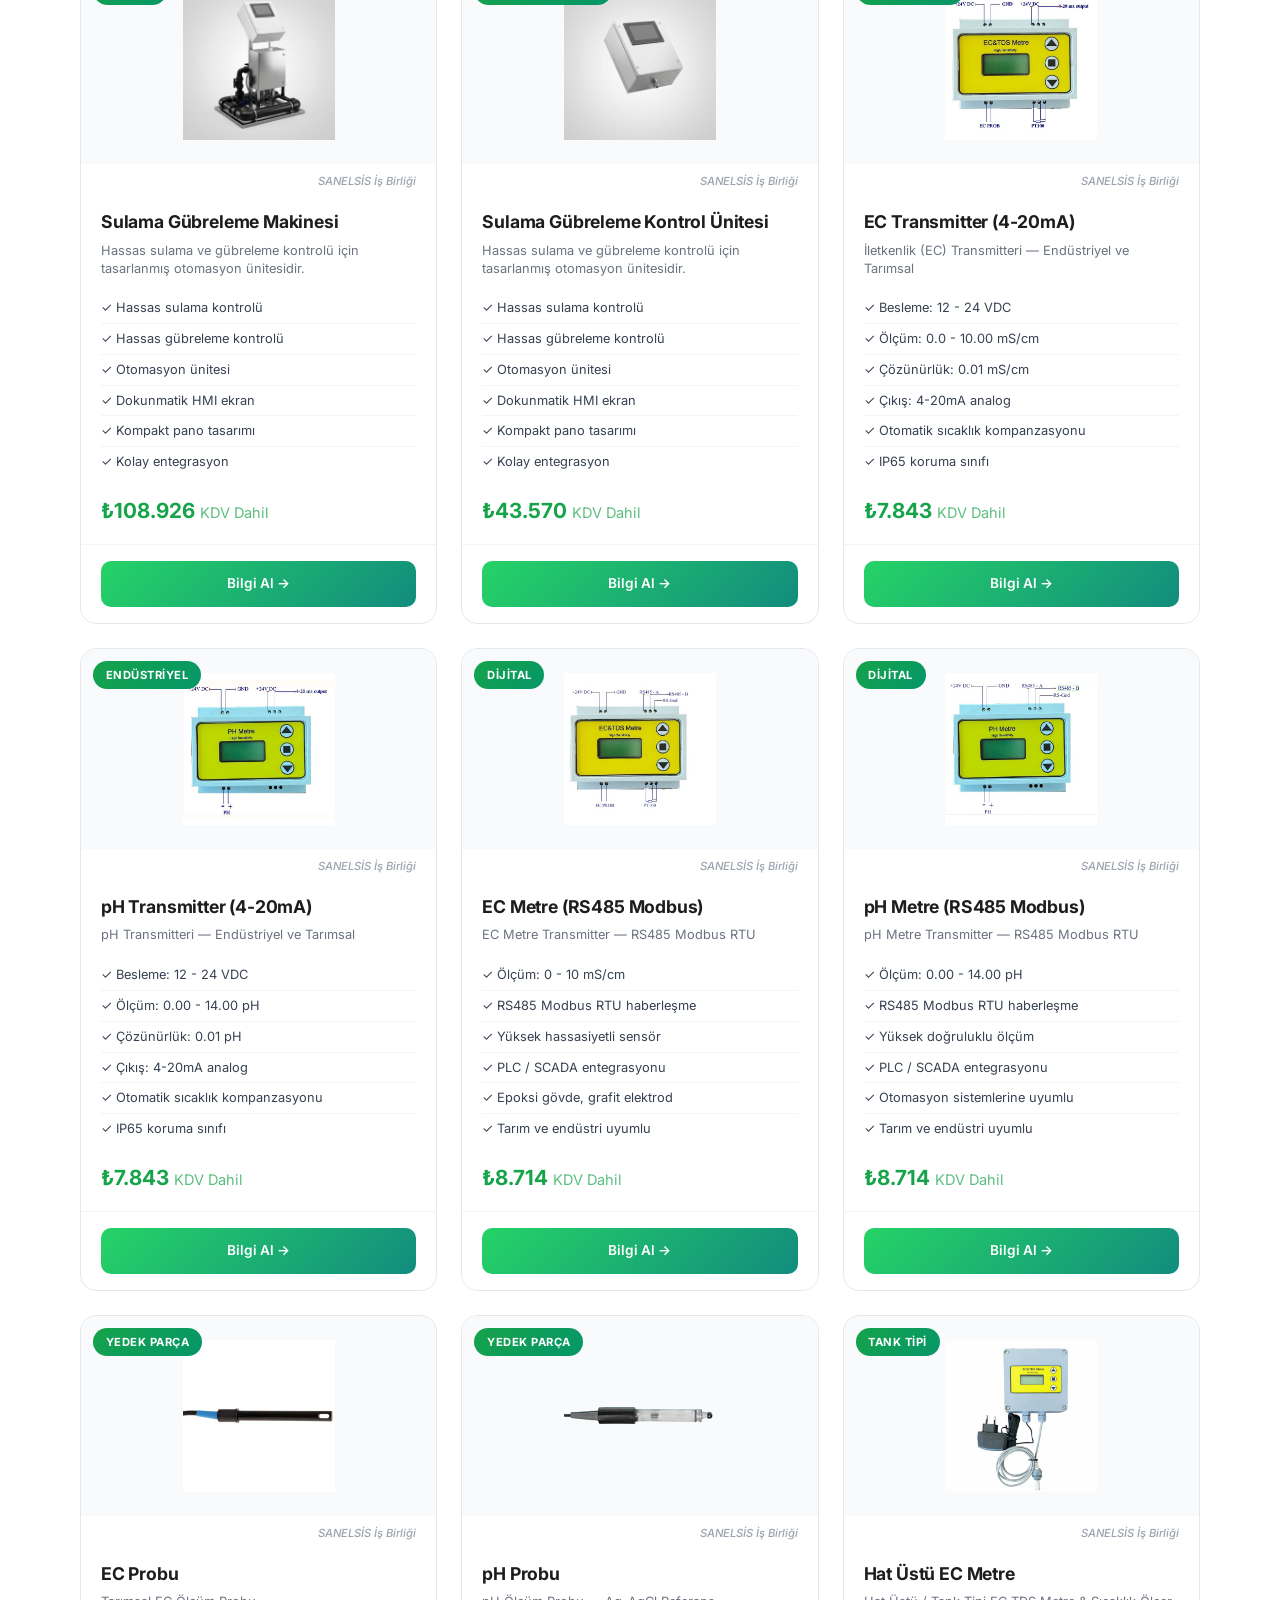
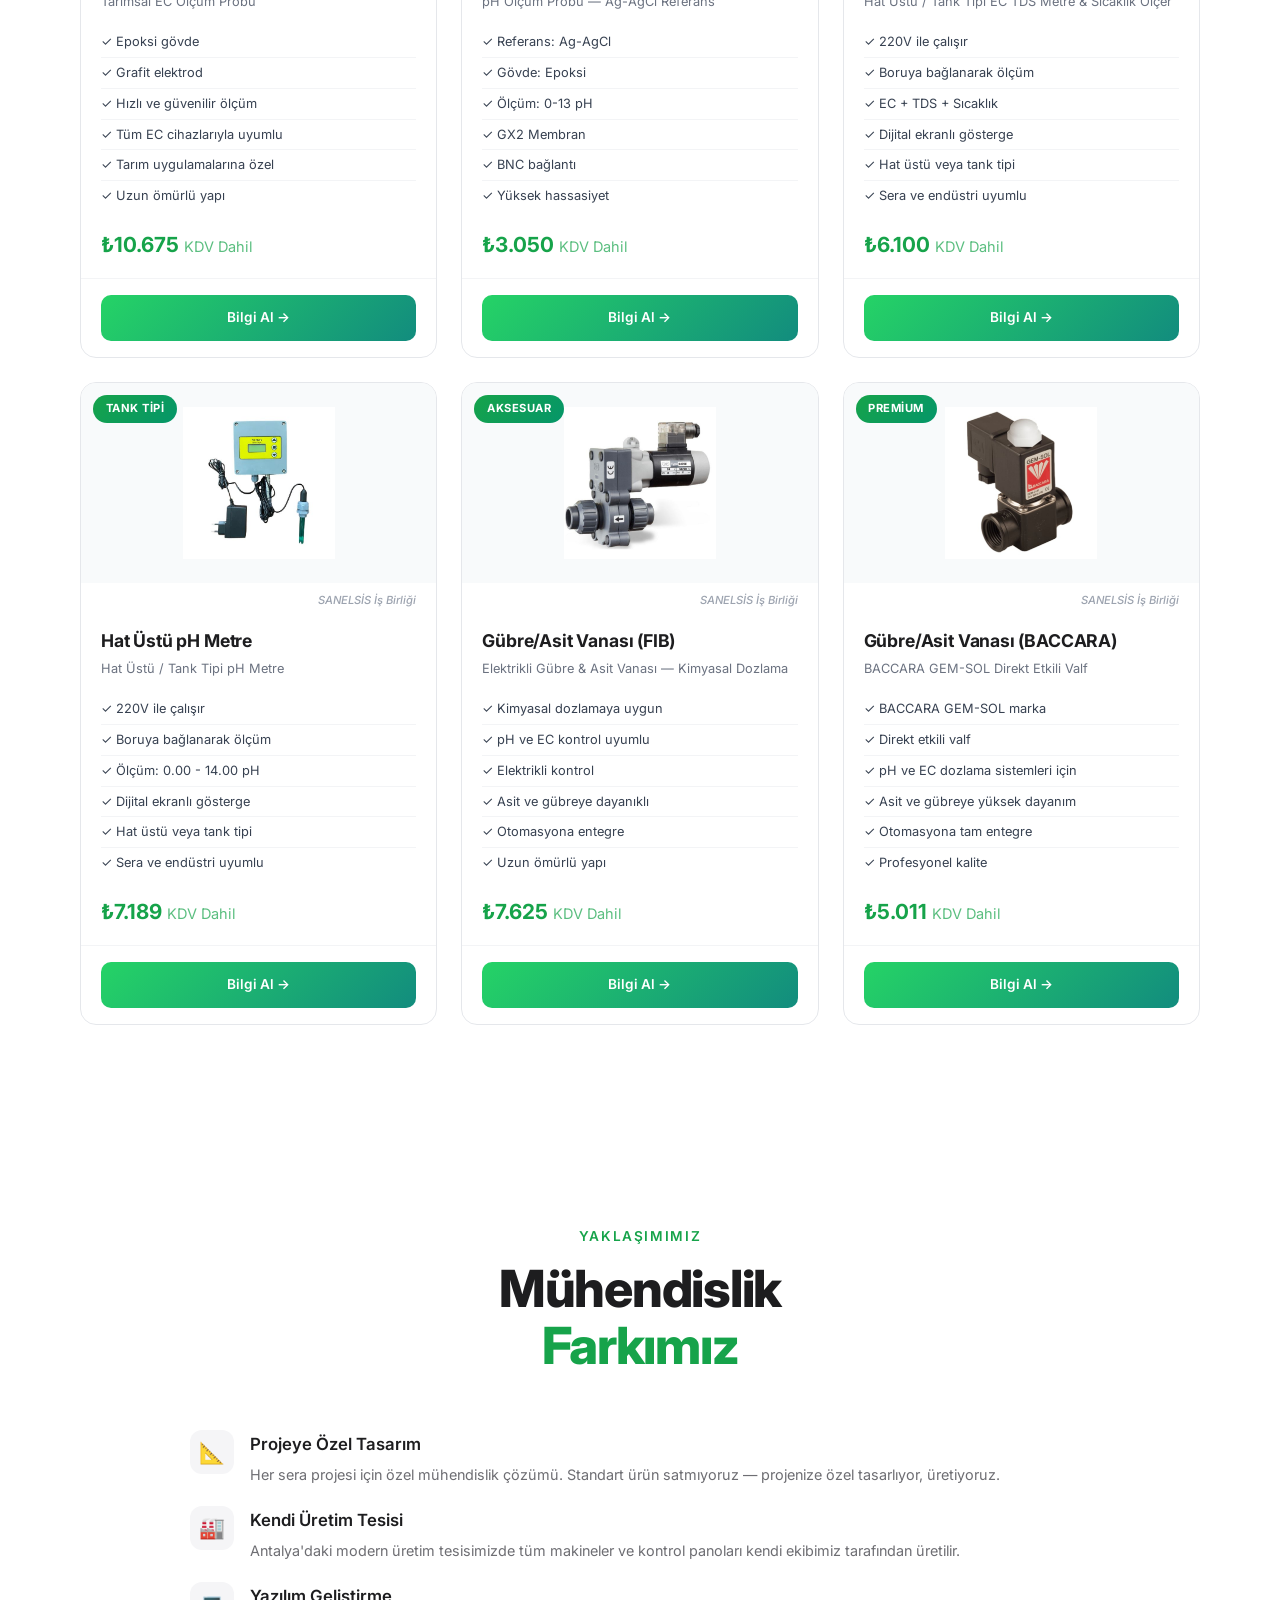
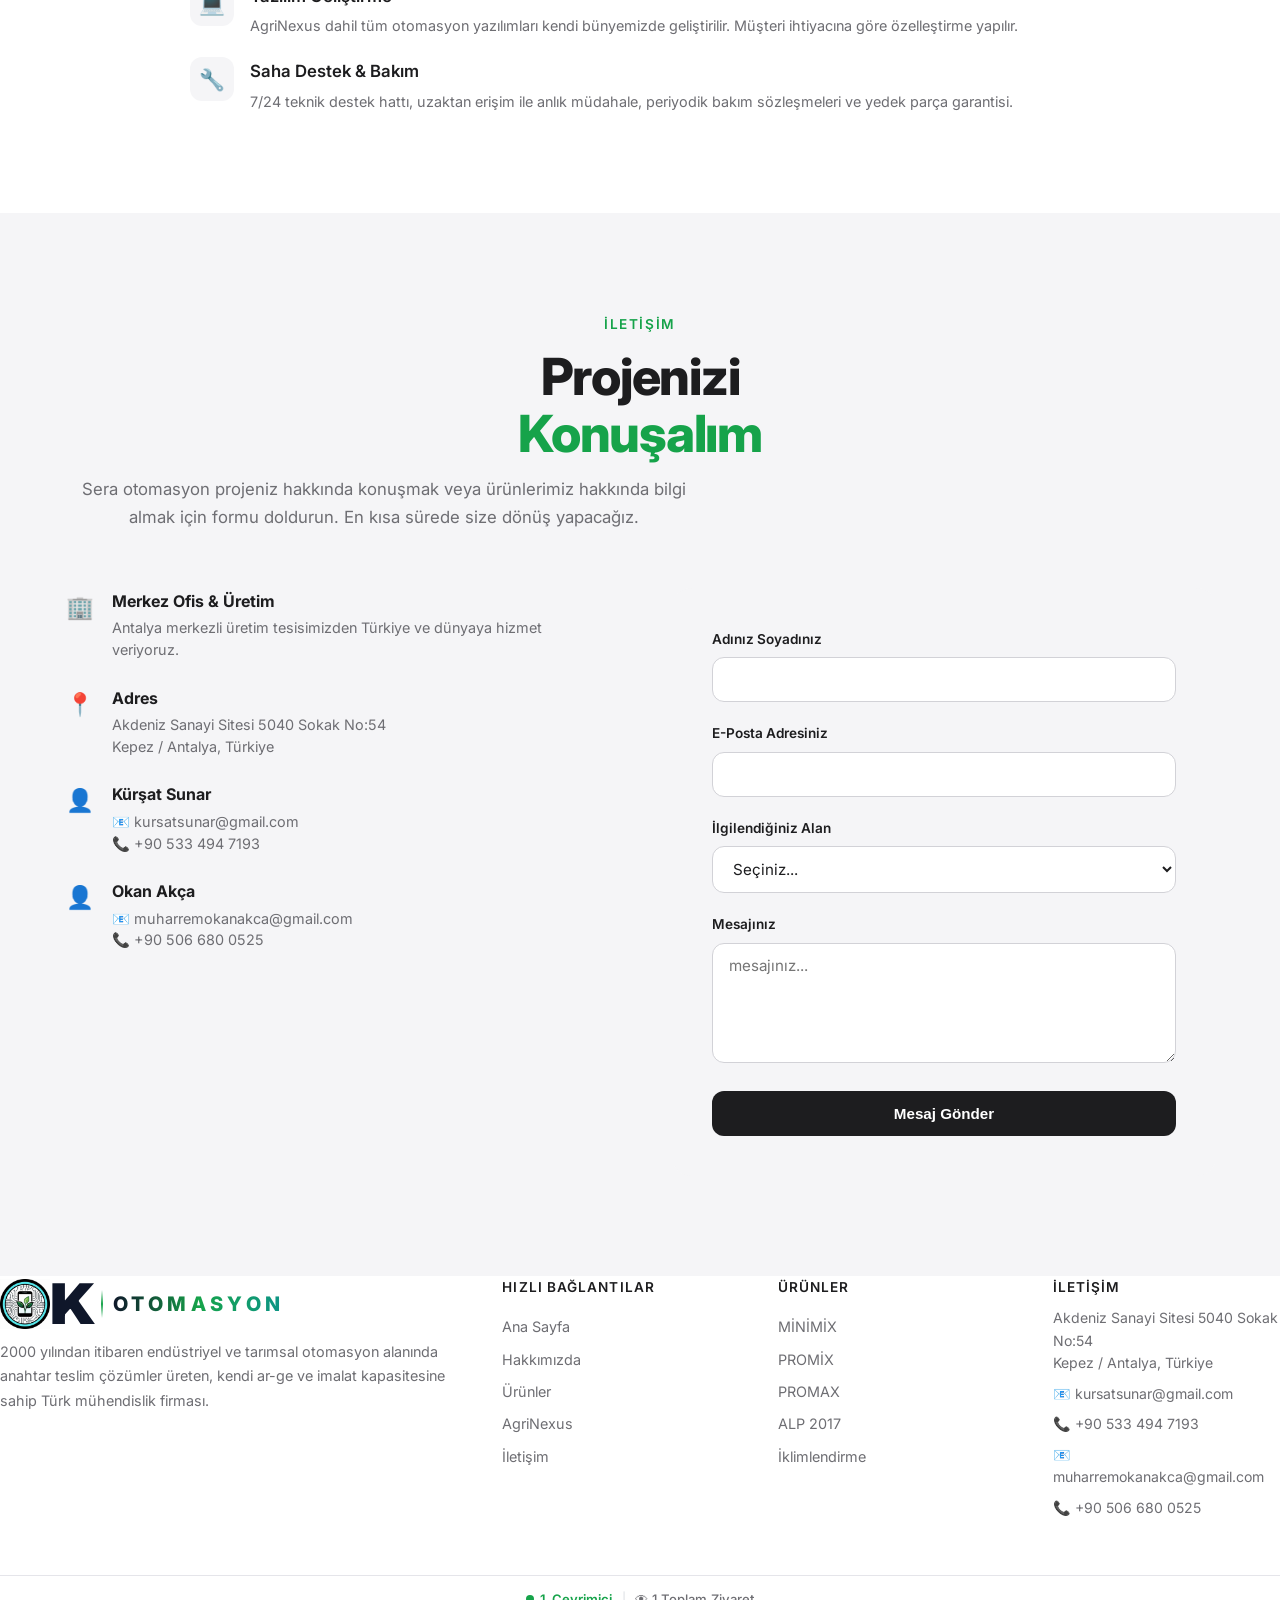
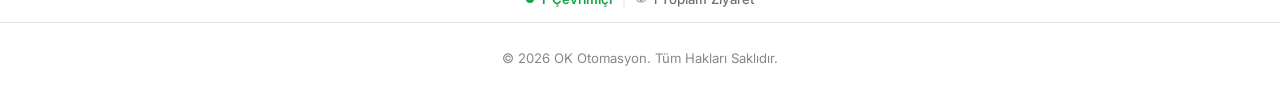
==== commit 59ff221a: "Add files via upload" ====
--- a/index.html
+++ b/index.html
@@ -344,19 +344,19 @@
             <h2>Sulama ve Gübreleme Makineleri</h2>
             <h3>MİNİMİX — Kompakt Sulama ve Gübreleme Makinesi</h3>
             <p>Saatte 2 barda 30m³ sulama kapasitesi, 2+1 kanallı EC/pH dozajlama sistemi, krom pompa ve gövde, bypass
-                bağlantı. Küçük ve orta ölçekli seralar için ideal kompakt sulama makinesi. Fiyat: $3.990</p>
+                bağlantı. Küçük ve orta ölçekli seralar için ideal kompakt sulama makinesi. Fiyat: ₺220.182</p>
 
             <h3>PROMİX — Profesyonel Sulama ve Gübreleme Makinesi</h3>
             <p>Saatte 2 barda 85m³ sulama kapasitesi, 4+1 kanallı dozajlama, tam krom gövde, bypass ve mix bağlantı.
-                Profesyonel sera işletmeleri için sulama ve gübreleme makinesi. Fiyat: $6.750</p>
+                Profesyonel sera işletmeleri için sulama ve gübreleme makinesi. Fiyat: ₺317.061</p>
 
             <h3>PROMAX — Endüstriyel Sulama ve Gübreleme Makinesi</h3>
             <p>Yüksek kapasiteli endüstriyel sulama makinesi. Tam krom yapı, SCADA entegre kontrol, bypass + mix + çoklu
-                hat bağlantısı. Fiyat: $8.550</p>
+                hat bağlantısı. Fiyat: ₺394.125</p>
 
             <h3>ALP 2017 — Amiral Gemisi Sulama ve Gübreleme Sistemi</h3>
             <p>En üst seviye endüstriyel sulama ve gübreleme sistemi. AgriNexus SCADA ile tam entegre uzaktan izleme.
-                Proje bazlı büyük ölçekli sera çözümü. Fiyat: $18.000</p>
+                Proje bazlı büyük ölçekli sera çözümü. Fiyat: ₺792.653</p>
 
             <h2>AgriNexus SCADA — Sera Otomasyon Yazılımı</h2>
             <p>AgriNexus SCADA sera otomasyon yazılımı: anlık iklim izleme (sıcaklık, nem, CO₂, rüzgar), zone bazlı
@@ -368,12 +368,12 @@
                 kadar modüler yapı. Sera ısıtma kontrolü, sera havalandırma sistemleri, sera perdeleme, sera
                 nemlendirme, pad-fan soğutma sistemi.</p>
             <ul>
-                <li>1 Sektörlü Sera İklimlendirme Sistemi — $4.200</li>
-                <li>2 Sektörlü Sera İklimlendirme Sistemi — $5.000</li>
-                <li>3 Sektörlü Sera İklimlendirme Sistemi — $7.250</li>
-                <li>4 Sektörlü Sera İklimlendirme Sistemi — $8.850</li>
-                <li>5 Sektörlü Sera İklimlendirme Sistemi — $10.500</li>
-                <li>6 Sektörlü Sera İklimlendirme Sistemi — $12.000</li>
+                <li>1 Sektörlü Sera İklimlendirme Sistemi — ₺184.952</li>
+                <li>2 Sektörlü Sera İklimlendirme Sistemi — ₺220.182</li>
+                <li>3 Sektörlü Sera İklimlendirme Sistemi — ₺319.263</li>
+                <li>4 Sektörlü Sera İklimlendirme Sistemi — ₺389.721</li>
+                <li>5 Sektörlü Sera İklimlendirme Sistemi — ₺462.381</li>
+                <li>6 Sektörlü Sera İklimlendirme Sistemi — ₺528.436</li>
             </ul>
 
             <h2>Mühendislik Yaklaşımımız</h2>
--- a/styles.css
+++ b/styles.css
@@ -2019,4 +2019,30 @@
         padding: 0.4rem 0.8rem;
         font-size: 0.75rem;
     }
+}
+
+/* ─── SENSÖR FİYAT ─── */
+.sensor-price {
+    font-size: 1.3rem;
+    font-weight: 700;
+    color: #16a34a;
+    margin-top: 1rem;
+}
+
+/* ─── MOBİL FOOTER DÜZELTME ─── */
+@media (max-width: 768px) {
+
+    #contact .contact-info,
+    #contact .office-info,
+    #contact {
+        overflow-wrap: break-word;
+        word-break: break-word;
+        max-width: 100%;
+        padding-left: 1rem;
+        padding-right: 1rem;
+    }
+
+    #contact a {
+        word-break: break-all;
+    }
 }
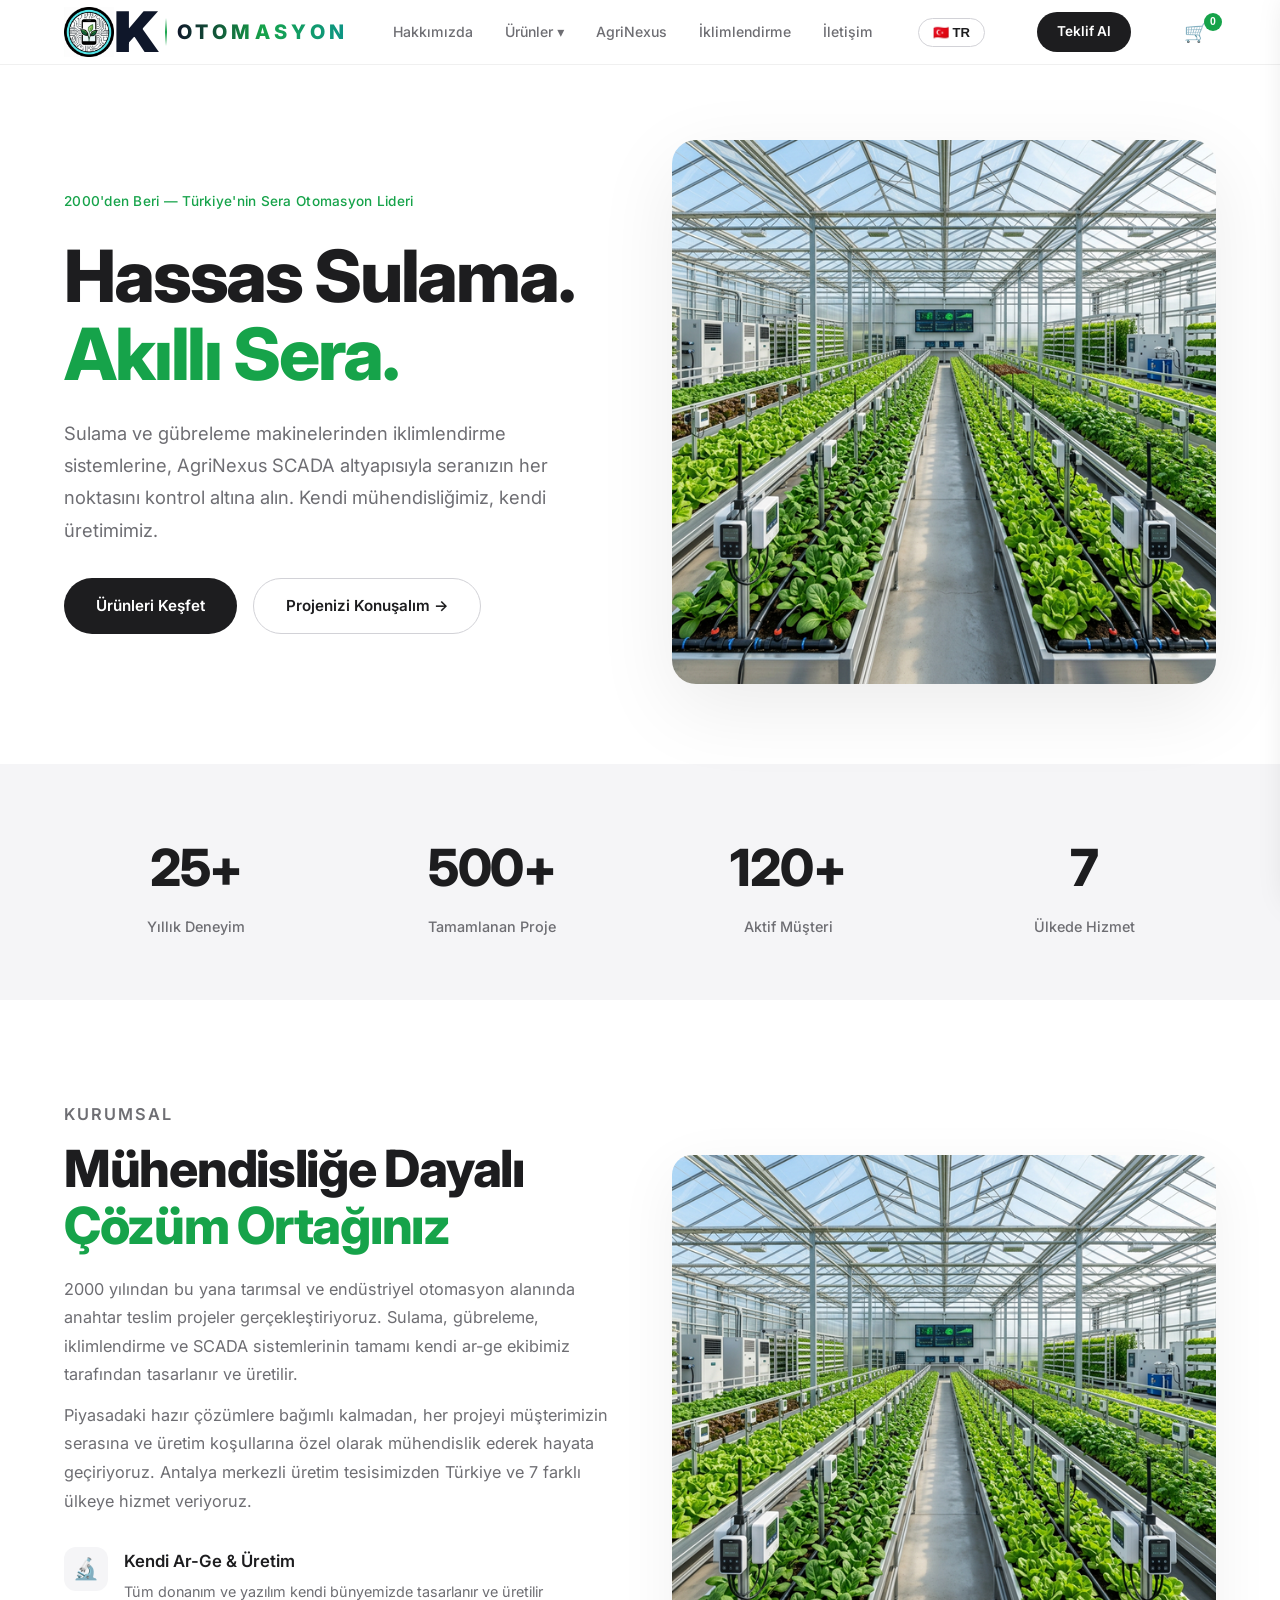
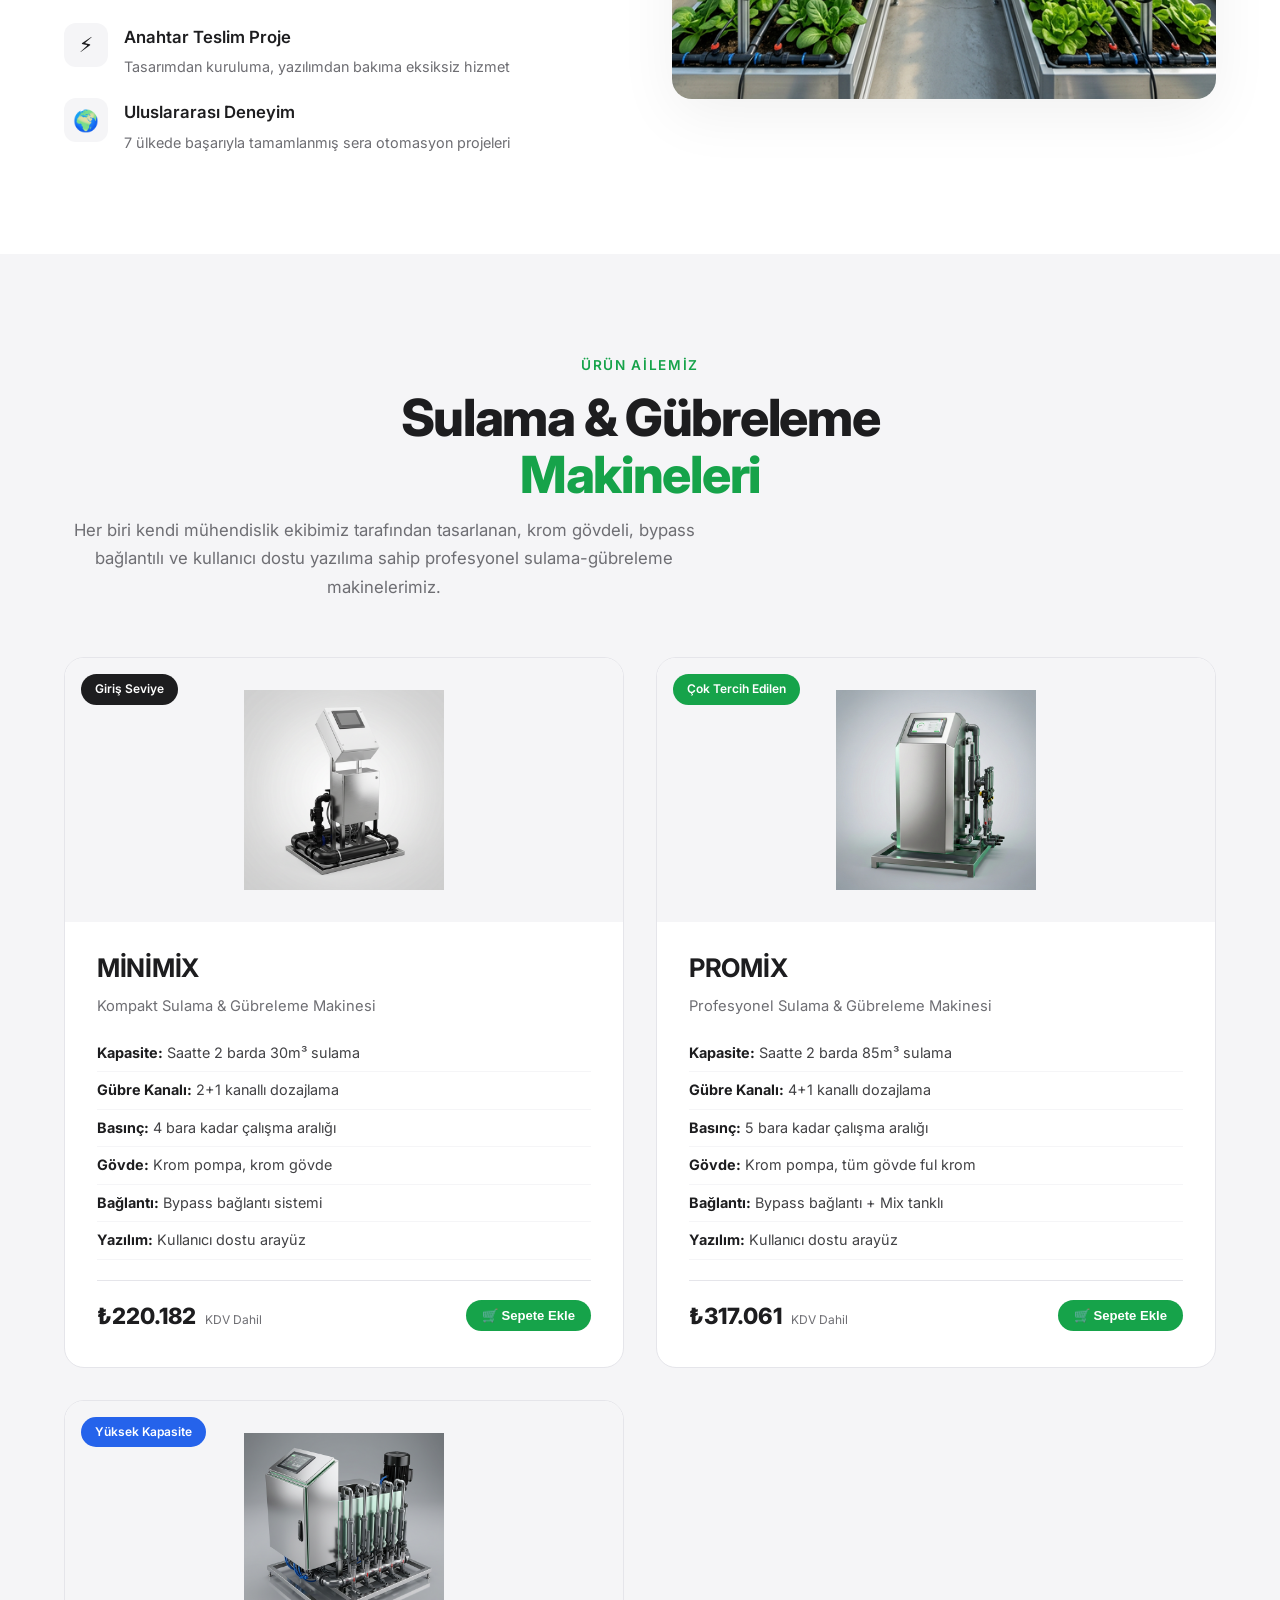
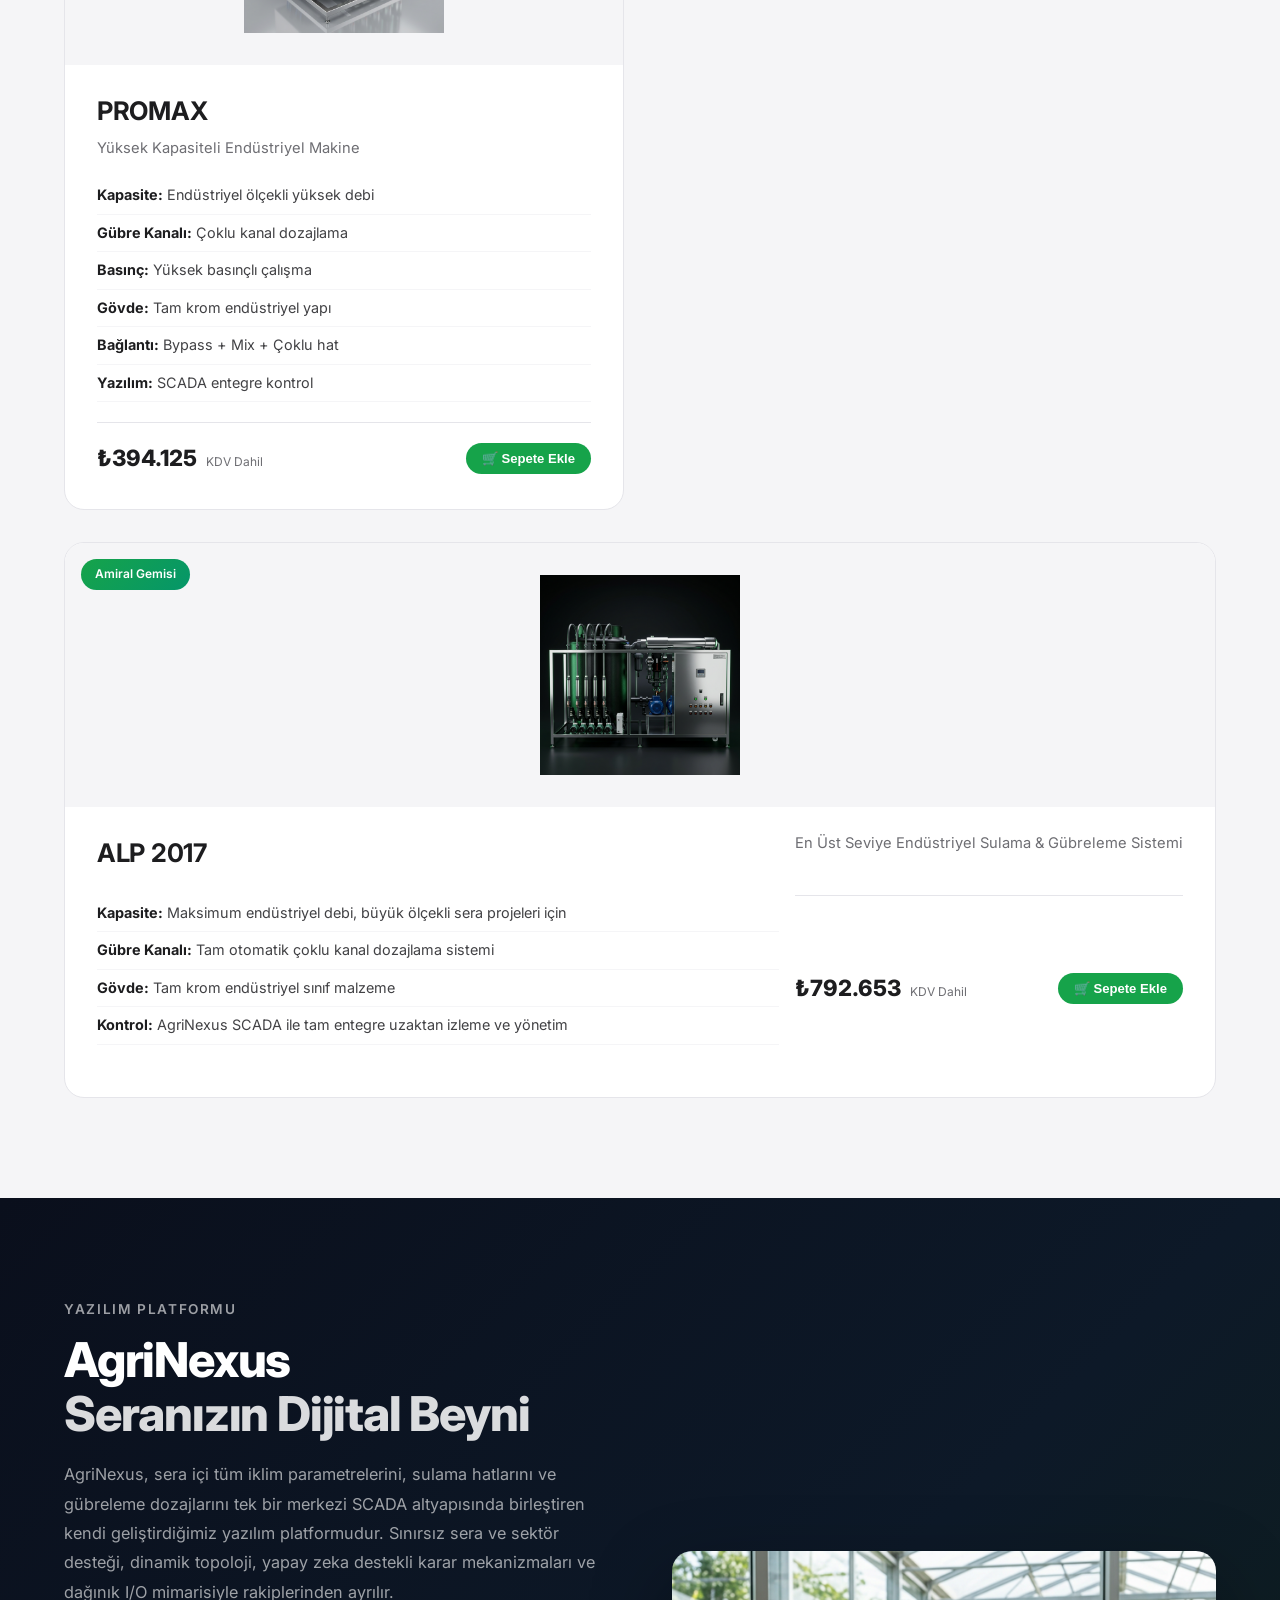
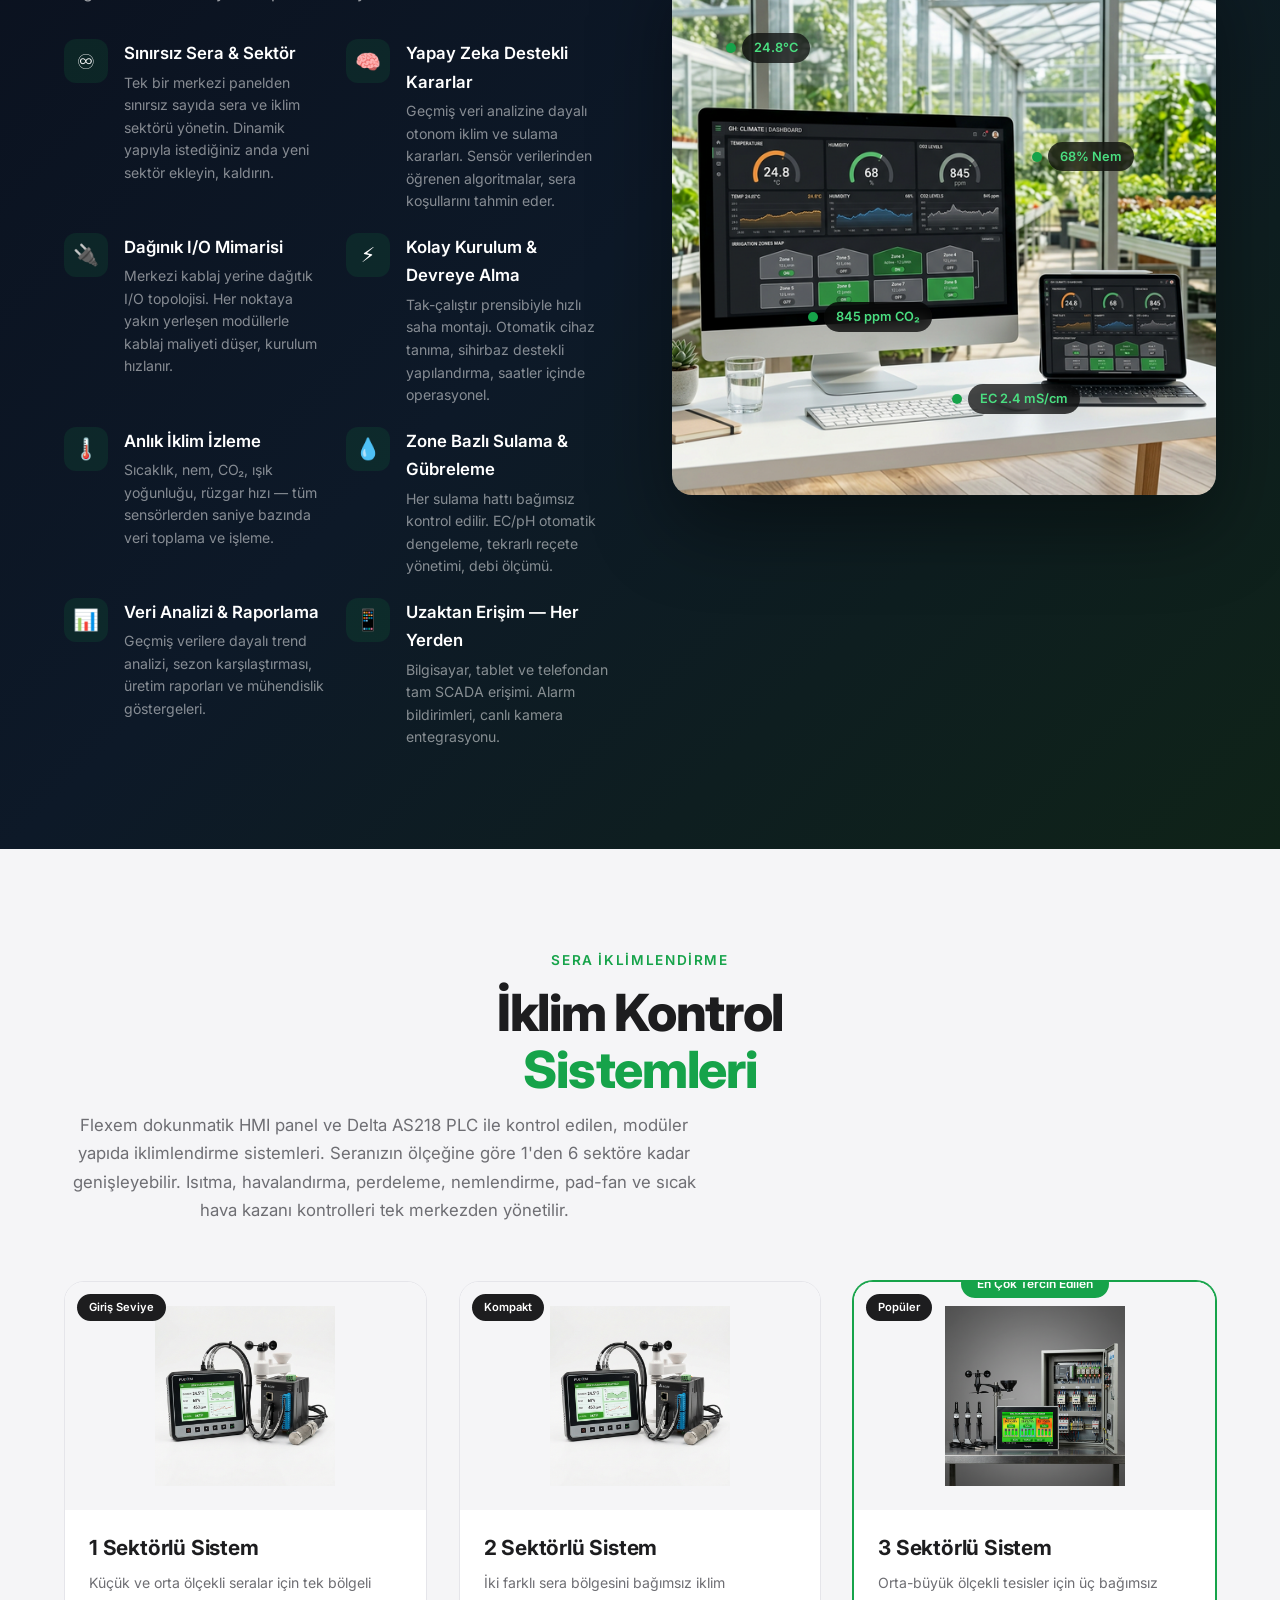
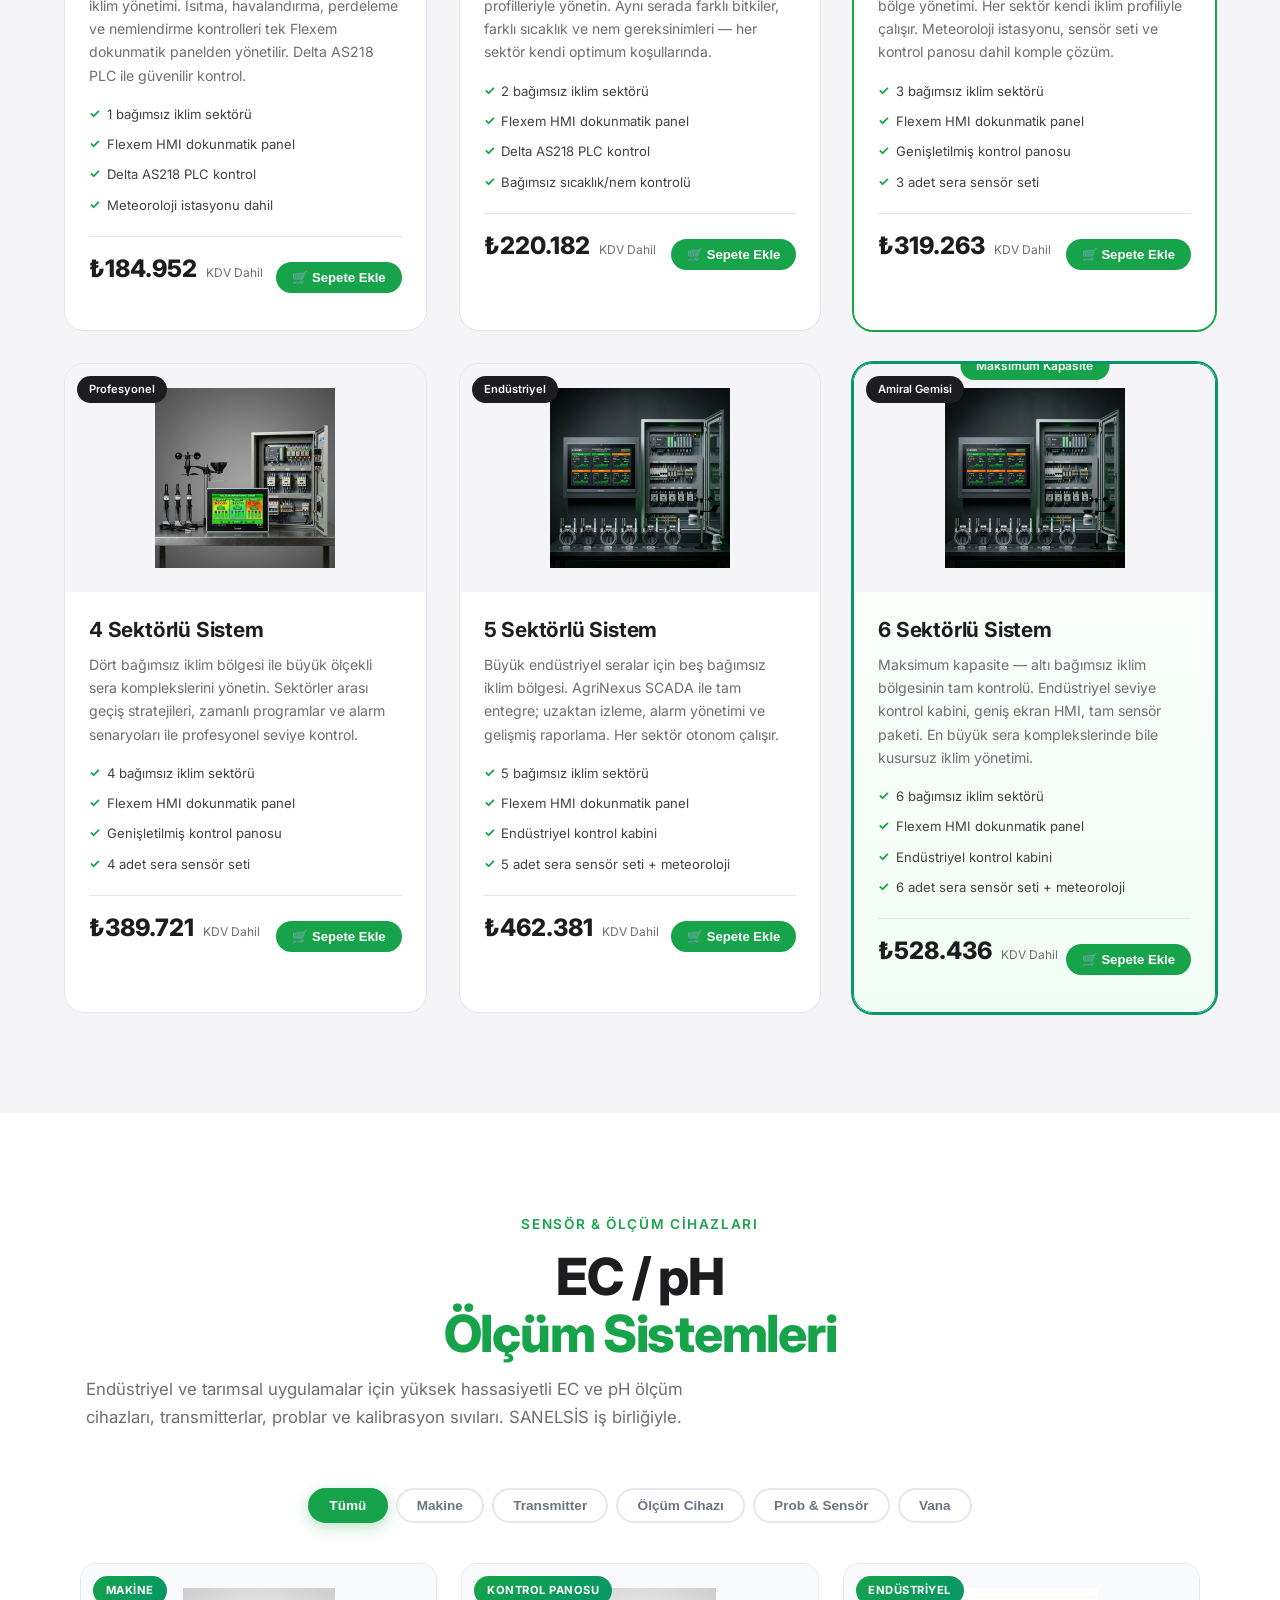
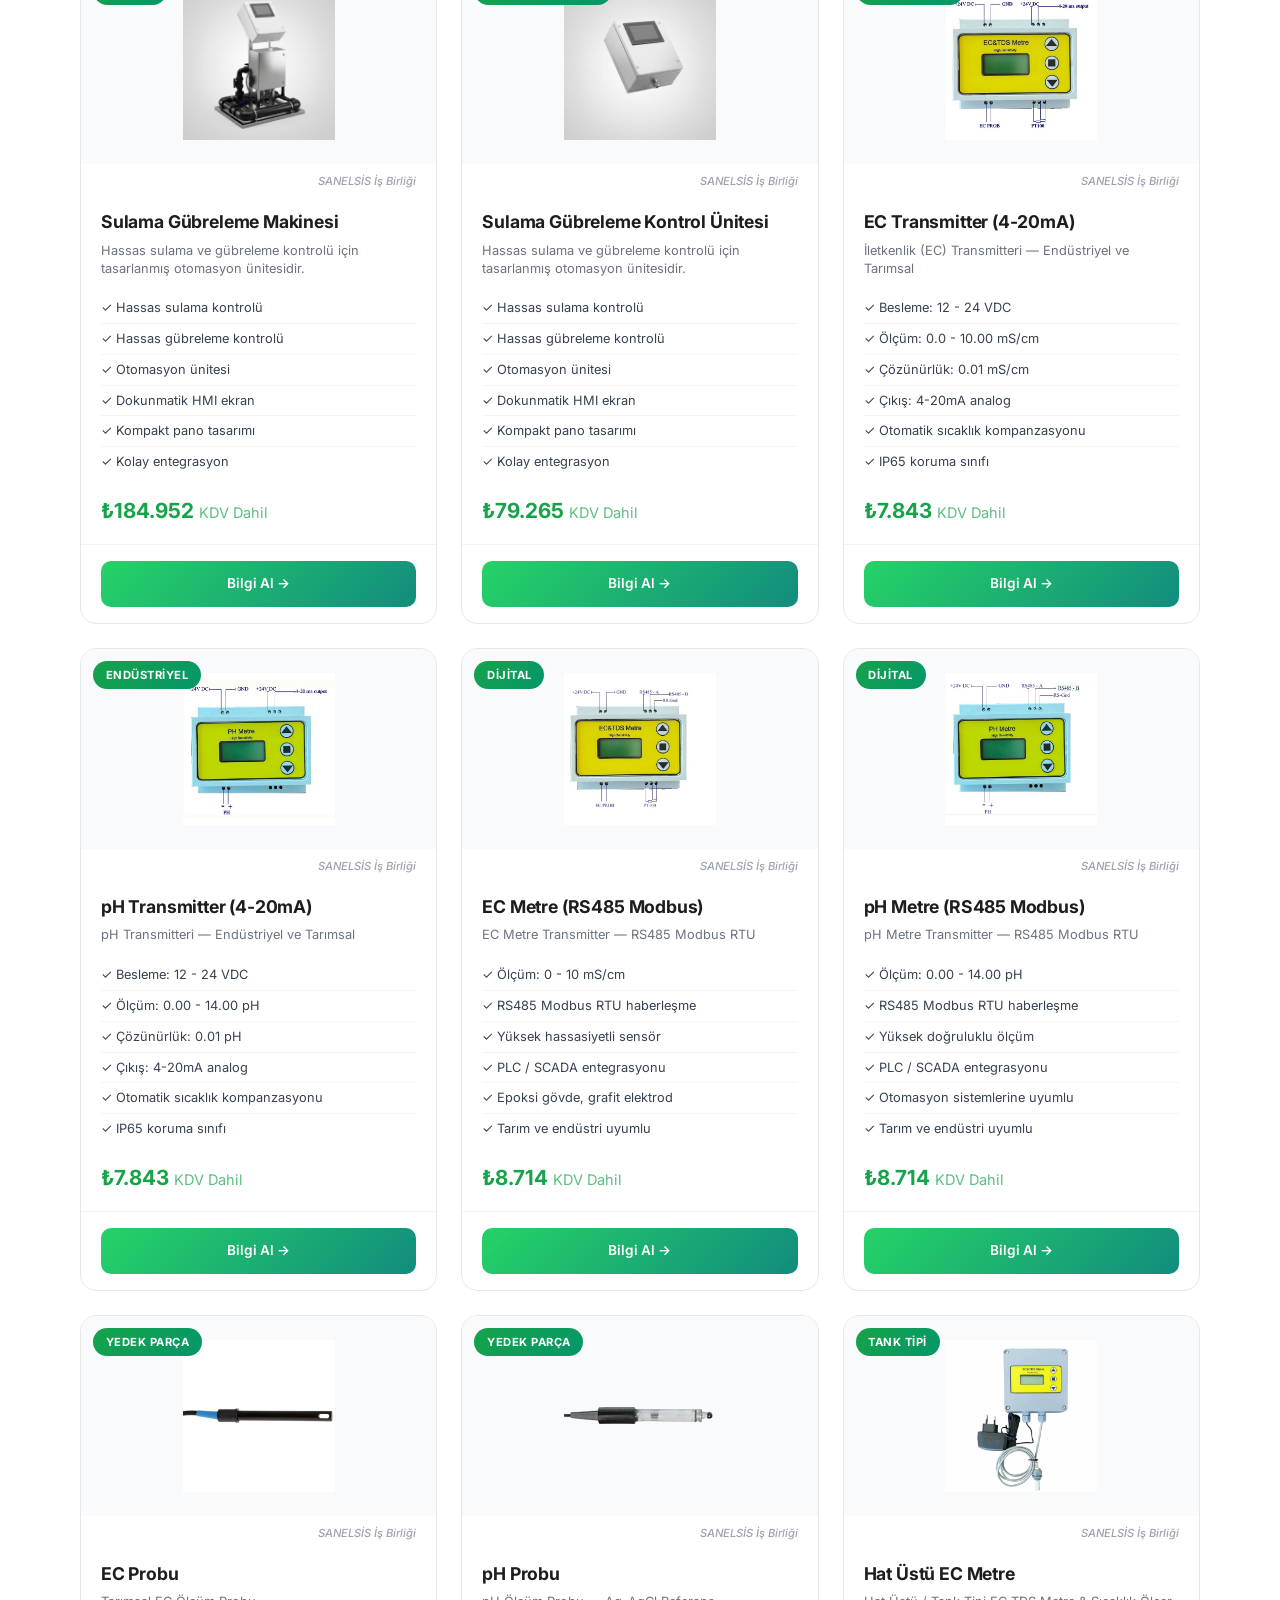
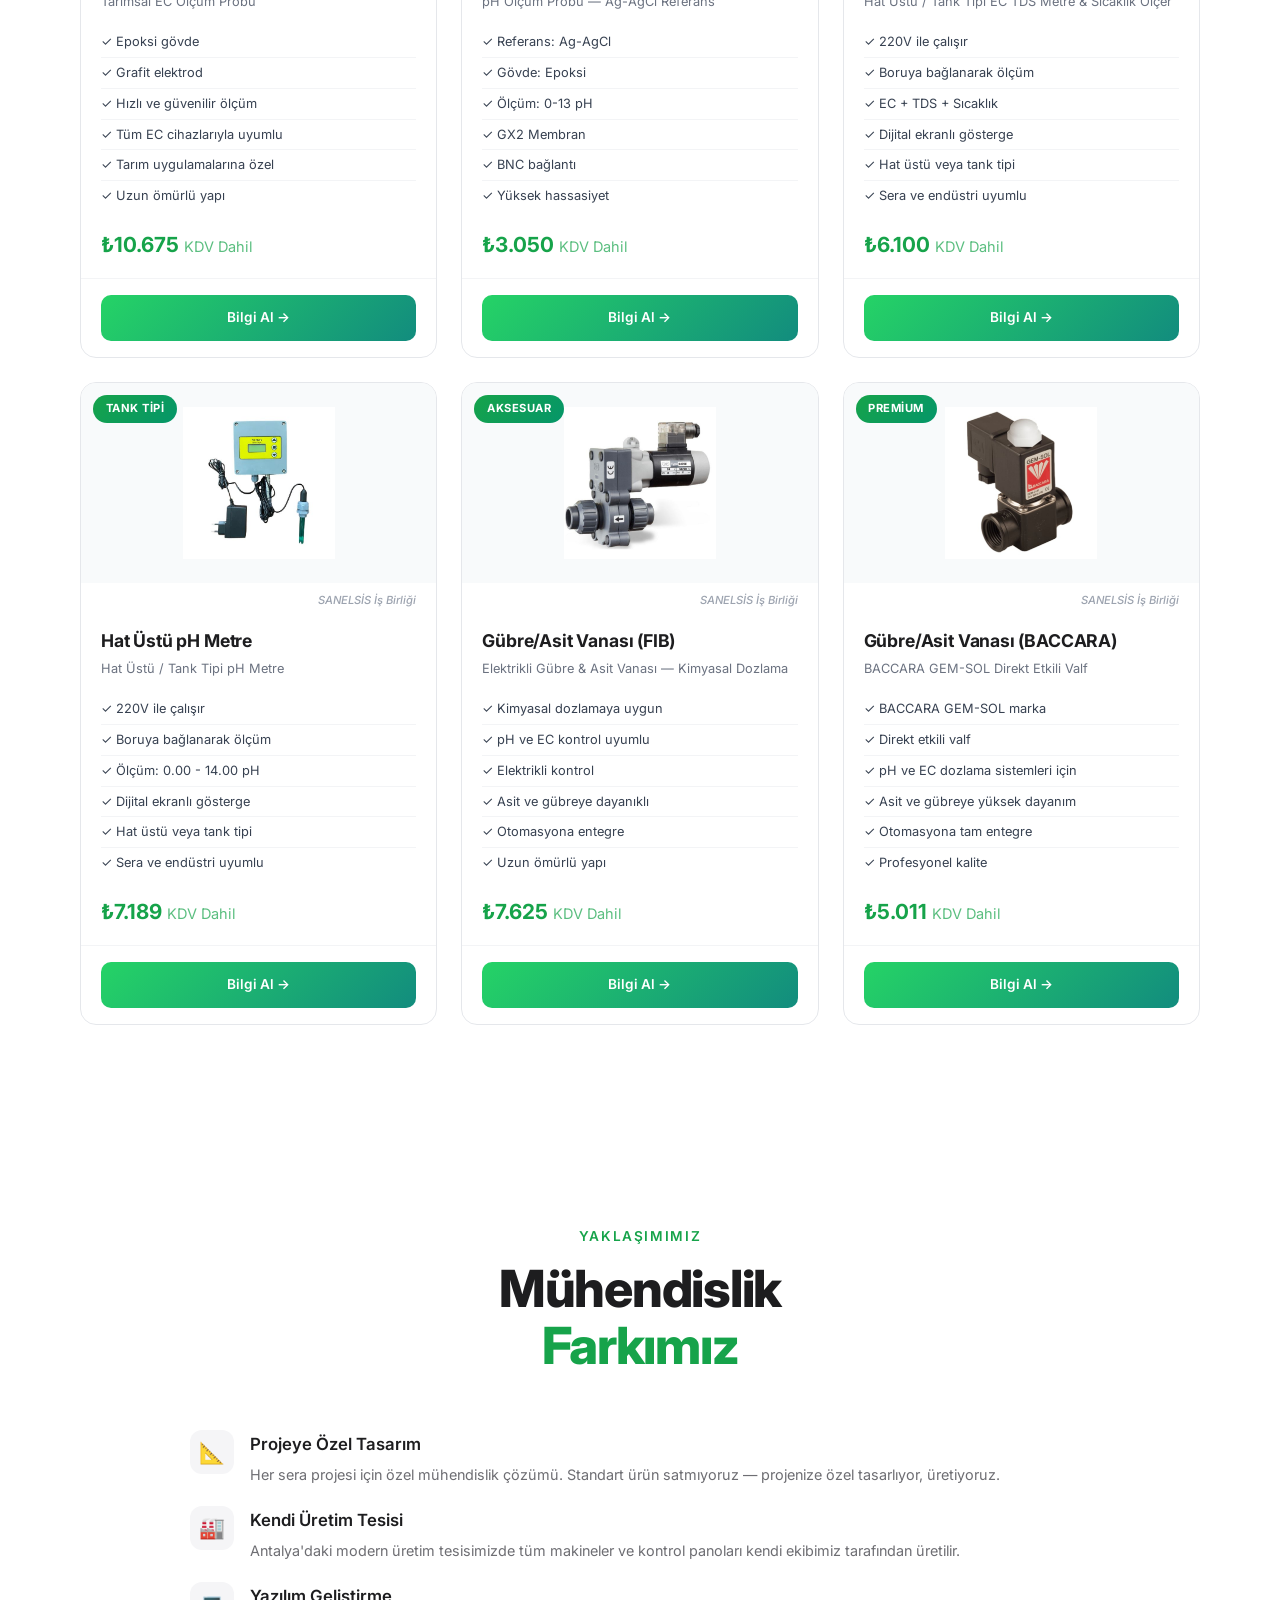
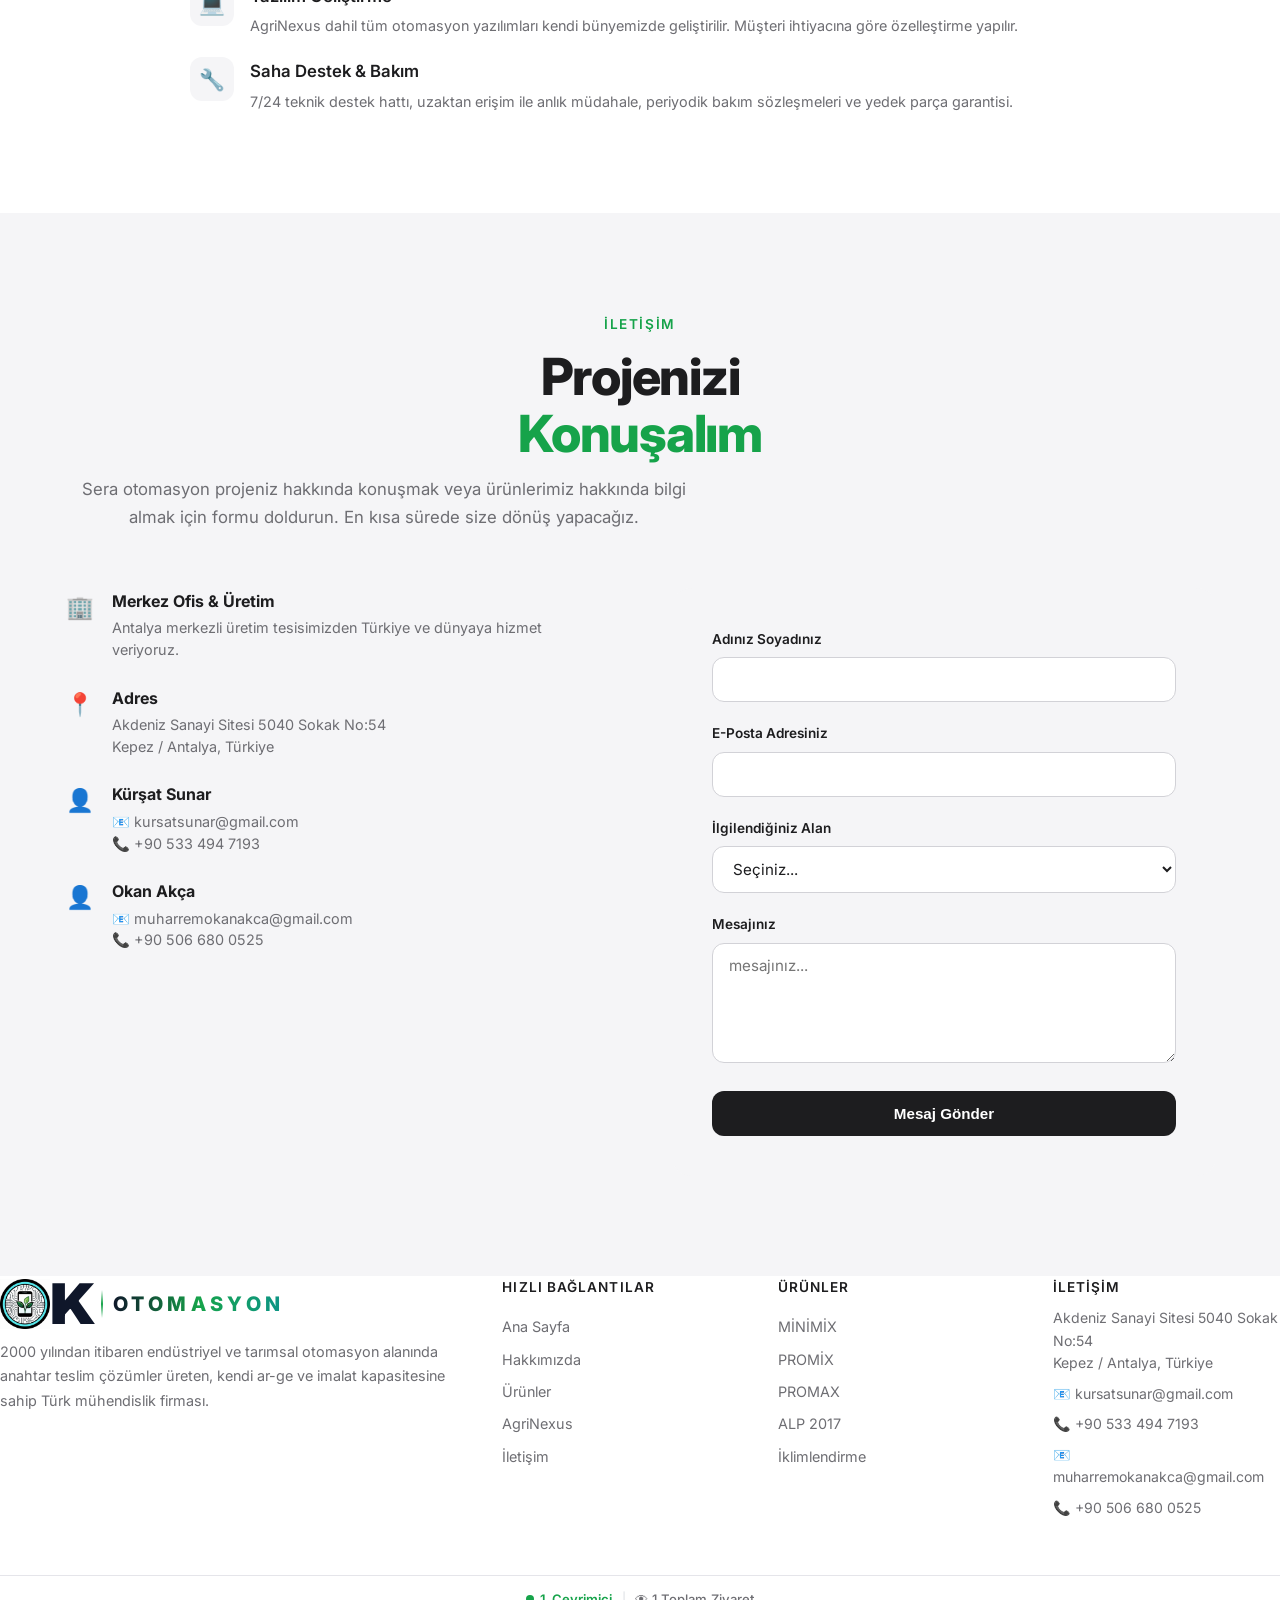
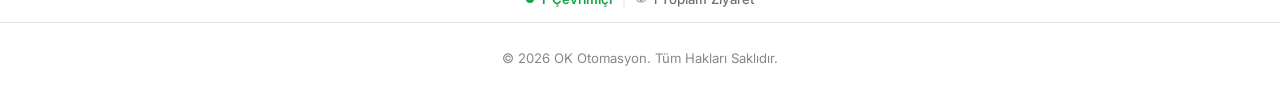
==== commit 4b335699: "Add files via upload" ====
--- a/index.html
+++ b/index.html
@@ -13,6 +13,22 @@
         gtag('js', new Date());
         gtag('config', 'G-XXXXXXXXXX');
     </script>
+
+    <!-- Yandex Metrica (Webvisor & Detaylı Analiz) -->
+    <script type="text/javascript">
+        (function (m, e, t, r, i, k, a) {
+            m[i] = m[i] || function () { (m[i].a = m[i].a || []).push(arguments) };
+            m[i].l = 1 * new Date();
+            for (var j = 0; j < document.scripts.length; j++) { if (document.scripts[j].src === r) { return; } }
+            k = e.createElement(t), a = e.getElementsByTagName(t)[0], k.async = 1, k.src = r, a.parentNode.insertBefore(k, a)
+        })(window, document, 'script', 'https://mc.yandex.ru/metrika/tag.js?id=107186411', 'ym');
+
+        ym(107186411, 'init', { ssr: true, webvisor: true, clickmap: true, ecommerce: "dataLayer", referrer: document.referrer, url: location.href, accurateTrackBounce: true, trackLinks: true });
+    </script>
+    <noscript>
+        <div><img src="https://mc.yandex.ru/watch/107186411" style="position:absolute; left:-9999px;" alt="" /></div>
+    </noscript>
+    <!-- /Yandex.Metrika counter -->
 
     <!-- SEO — Temel Meta -->
     <title>OK OTOMASYON | Sera Sulama Makinesi, Gübreleme Makinesi, Sera İklimlendirme, AgriNexus SCADA</title>
--- a/styles.css
+++ b/styles.css
@@ -14,7 +14,8 @@
 
 html {
     scroll-behavior: smooth;
-    scroll-padding-top: 80px
+    scroll-padding-top: 80px;
+    overflow-x: hidden
 }
 
 body {
@@ -1195,6 +1196,9 @@
     background: #f5f5f7;
     border-top: 1px solid #e5e5ea;
     padding: 60px 5% 0;
+    overflow-x: hidden;
+    width: 100%;
+    max-width: 100vw;
 }
 
 .footer-inner {
@@ -1249,7 +1253,9 @@
     font-size: 0.88rem;
     color: #6e6e73;
     line-height: 1.6;
-    margin-bottom: 0.5rem
+    margin-bottom: 0.5rem;
+    word-break: break-word;
+    overflow-wrap: break-word
 }
 
 .visitor-bar {
@@ -2029,8 +2035,54 @@
     margin-top: 1rem;
 }
 
-/* ─── MOBİL FOOTER DÜZELTME ─── */
+/* ─── MOBİL FOOTER & İLETİŞİM DÜZELTME ─── */
 @media (max-width: 768px) {
+
+    .footer {
+        padding: 40px 4% 0;
+    }
+
+    .footer-inner {
+        grid-template-columns: 1fr;
+        gap: 1.5rem;
+        max-width: 100%;
+        overflow: hidden;
+    }
+
+    .footer-brand,
+    .footer-links,
+    .footer-contact {
+        max-width: 100%;
+        overflow-wrap: break-word;
+        word-break: break-word;
+    }
+
+    .footer-brand p {
+        font-size: 0.85rem;
+    }
+
+    .footer-contact p {
+        font-size: 0.82rem;
+        word-break: break-all;
+    }
+
+    .footer-contact a {
+        word-break: break-all;
+    }
+
+    .visitor-bar {
+        font-size: 0.75rem;
+        gap: 0.4rem;
+        flex-wrap: wrap;
+        justify-content: center;
+    }
+
+    .footer-bottom {
+        font-size: 0.75rem;
+        padding: 0.75rem 0;
+        text-align: center;
+        word-break: break-word;
+    }
 
     #contact .contact-info,
     #contact .office-info,
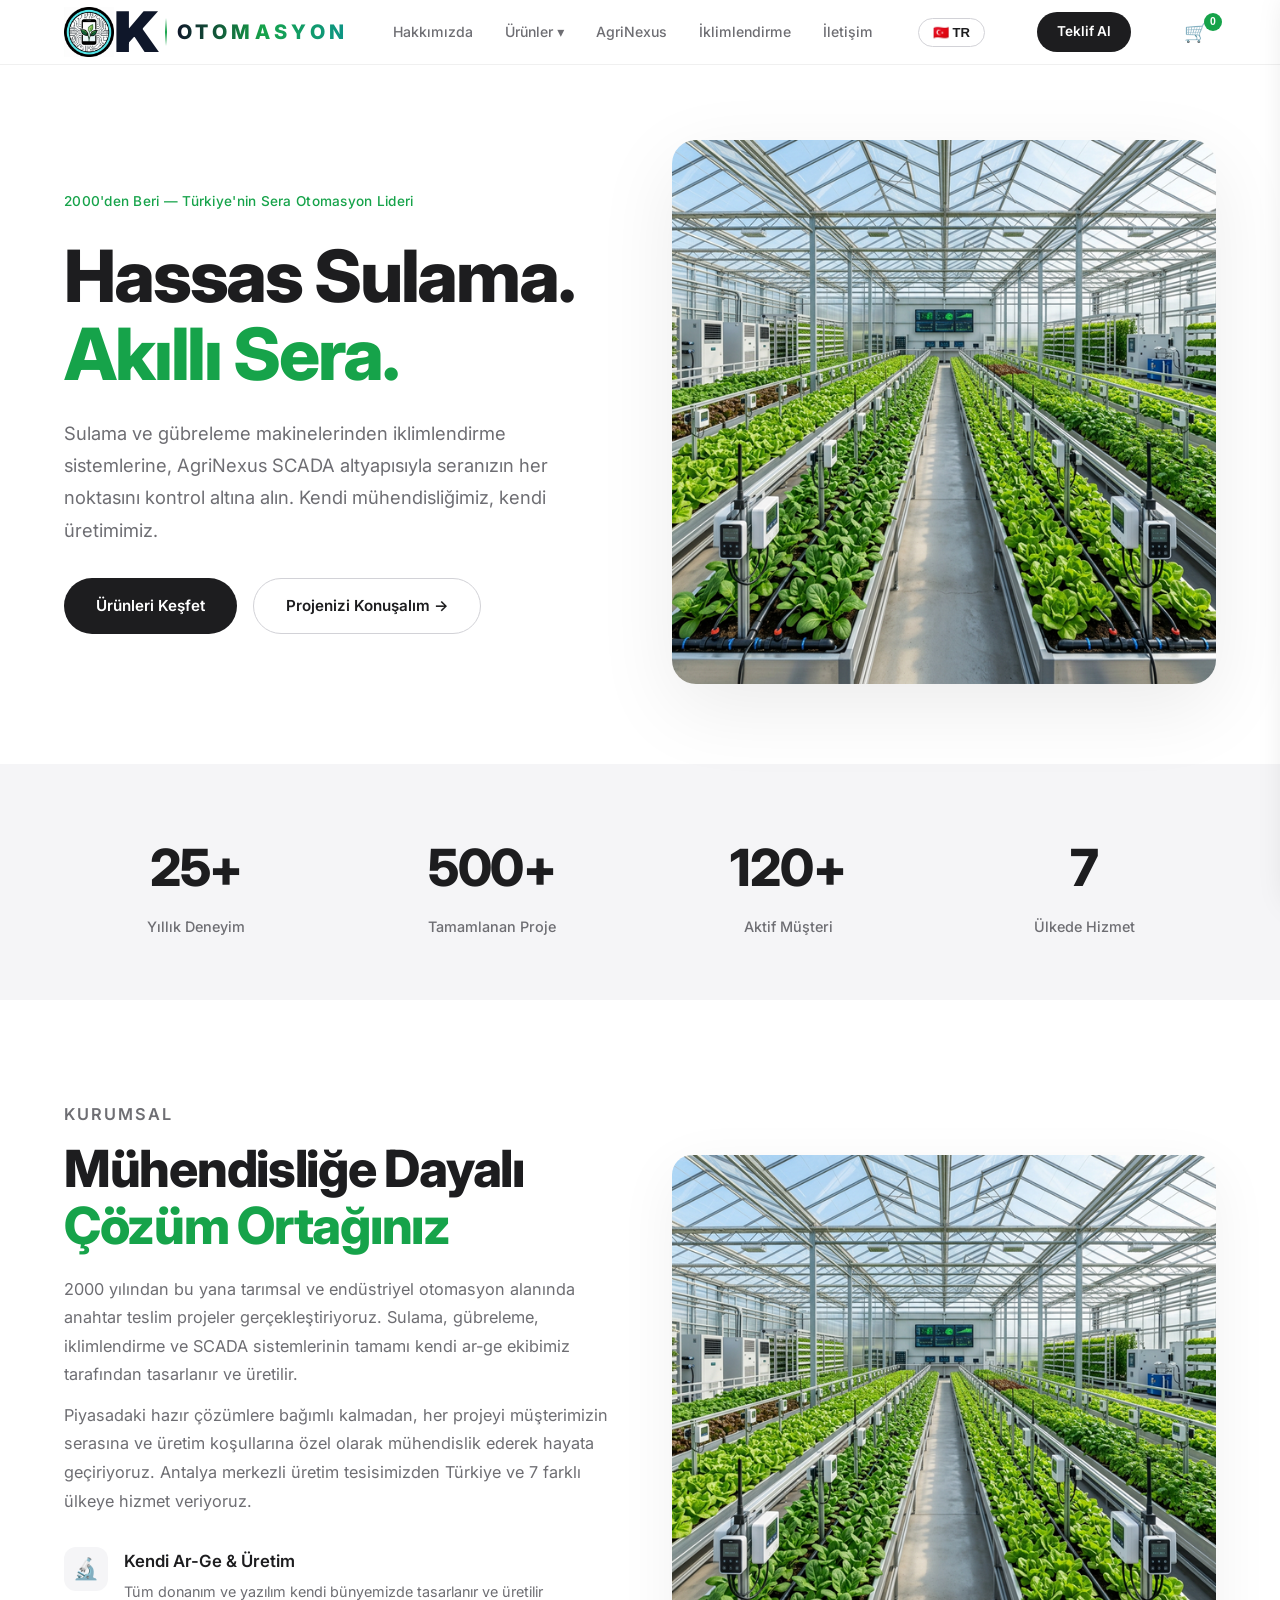
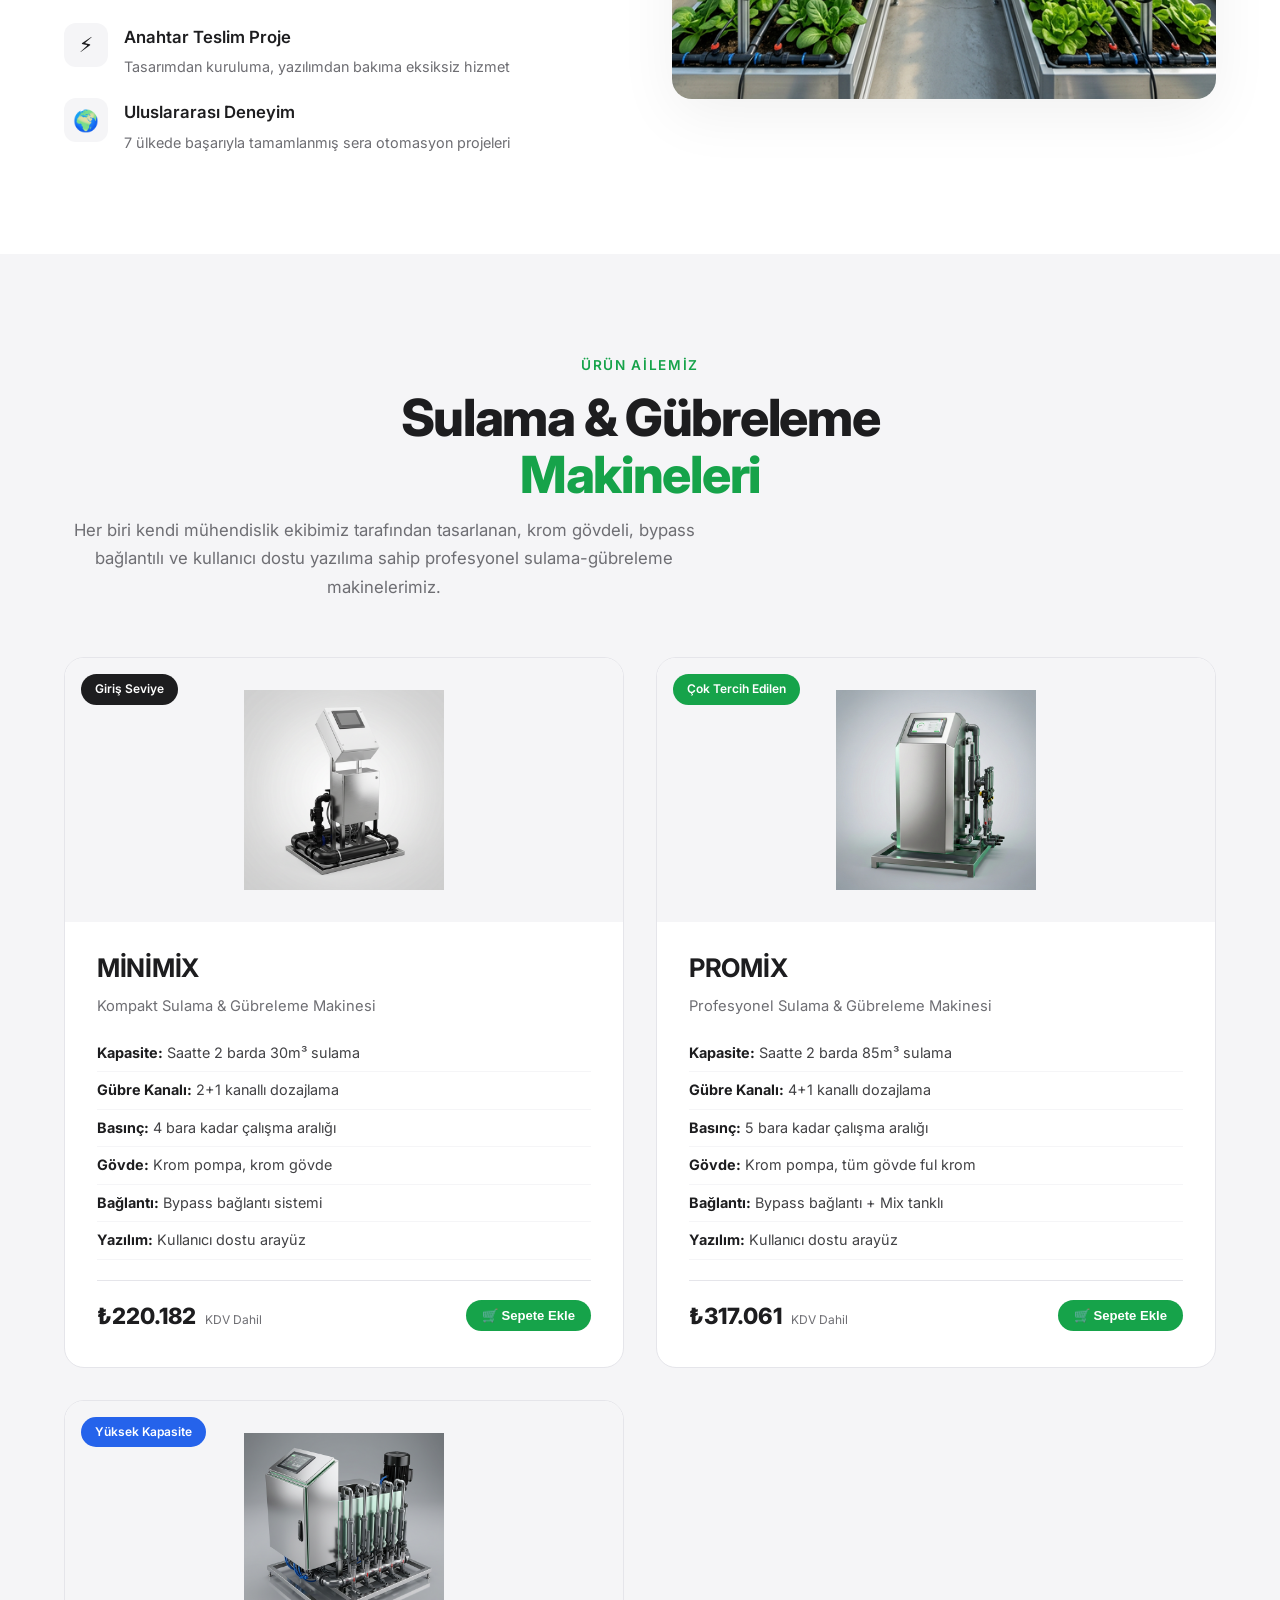
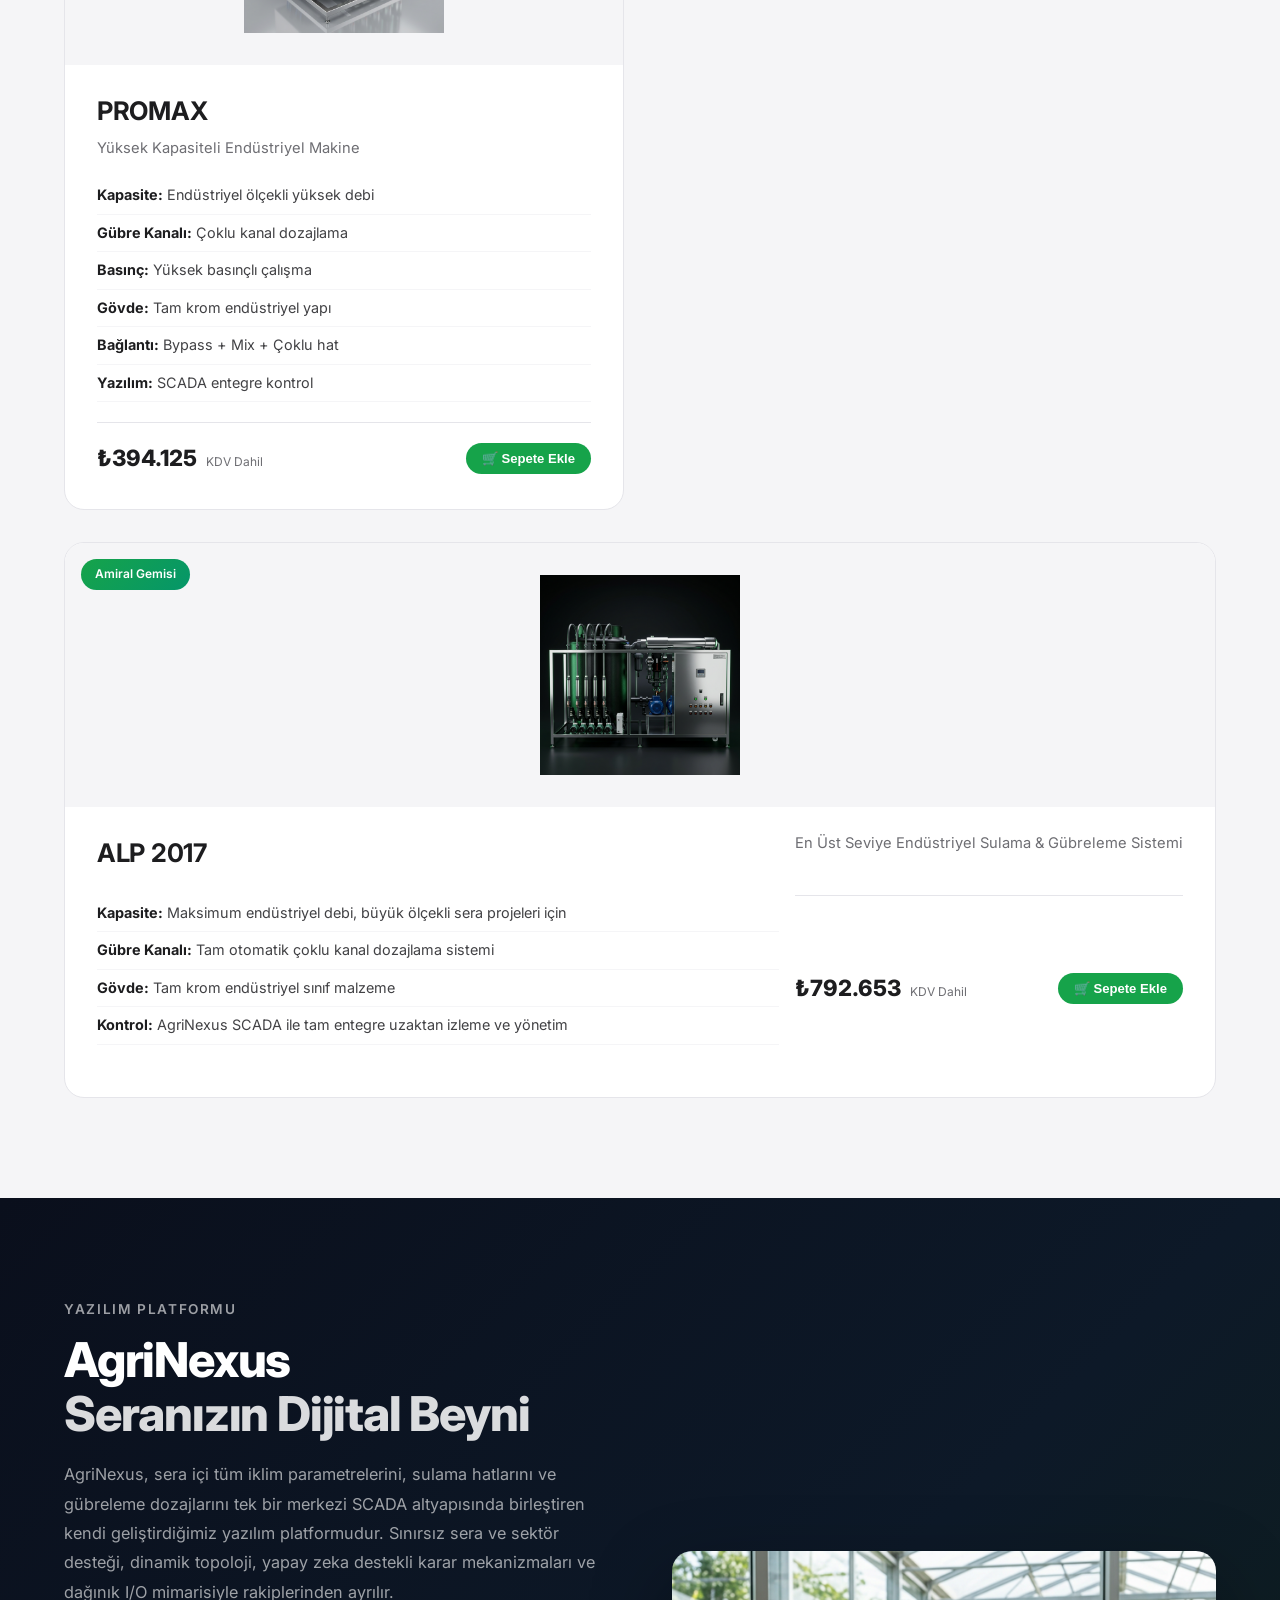
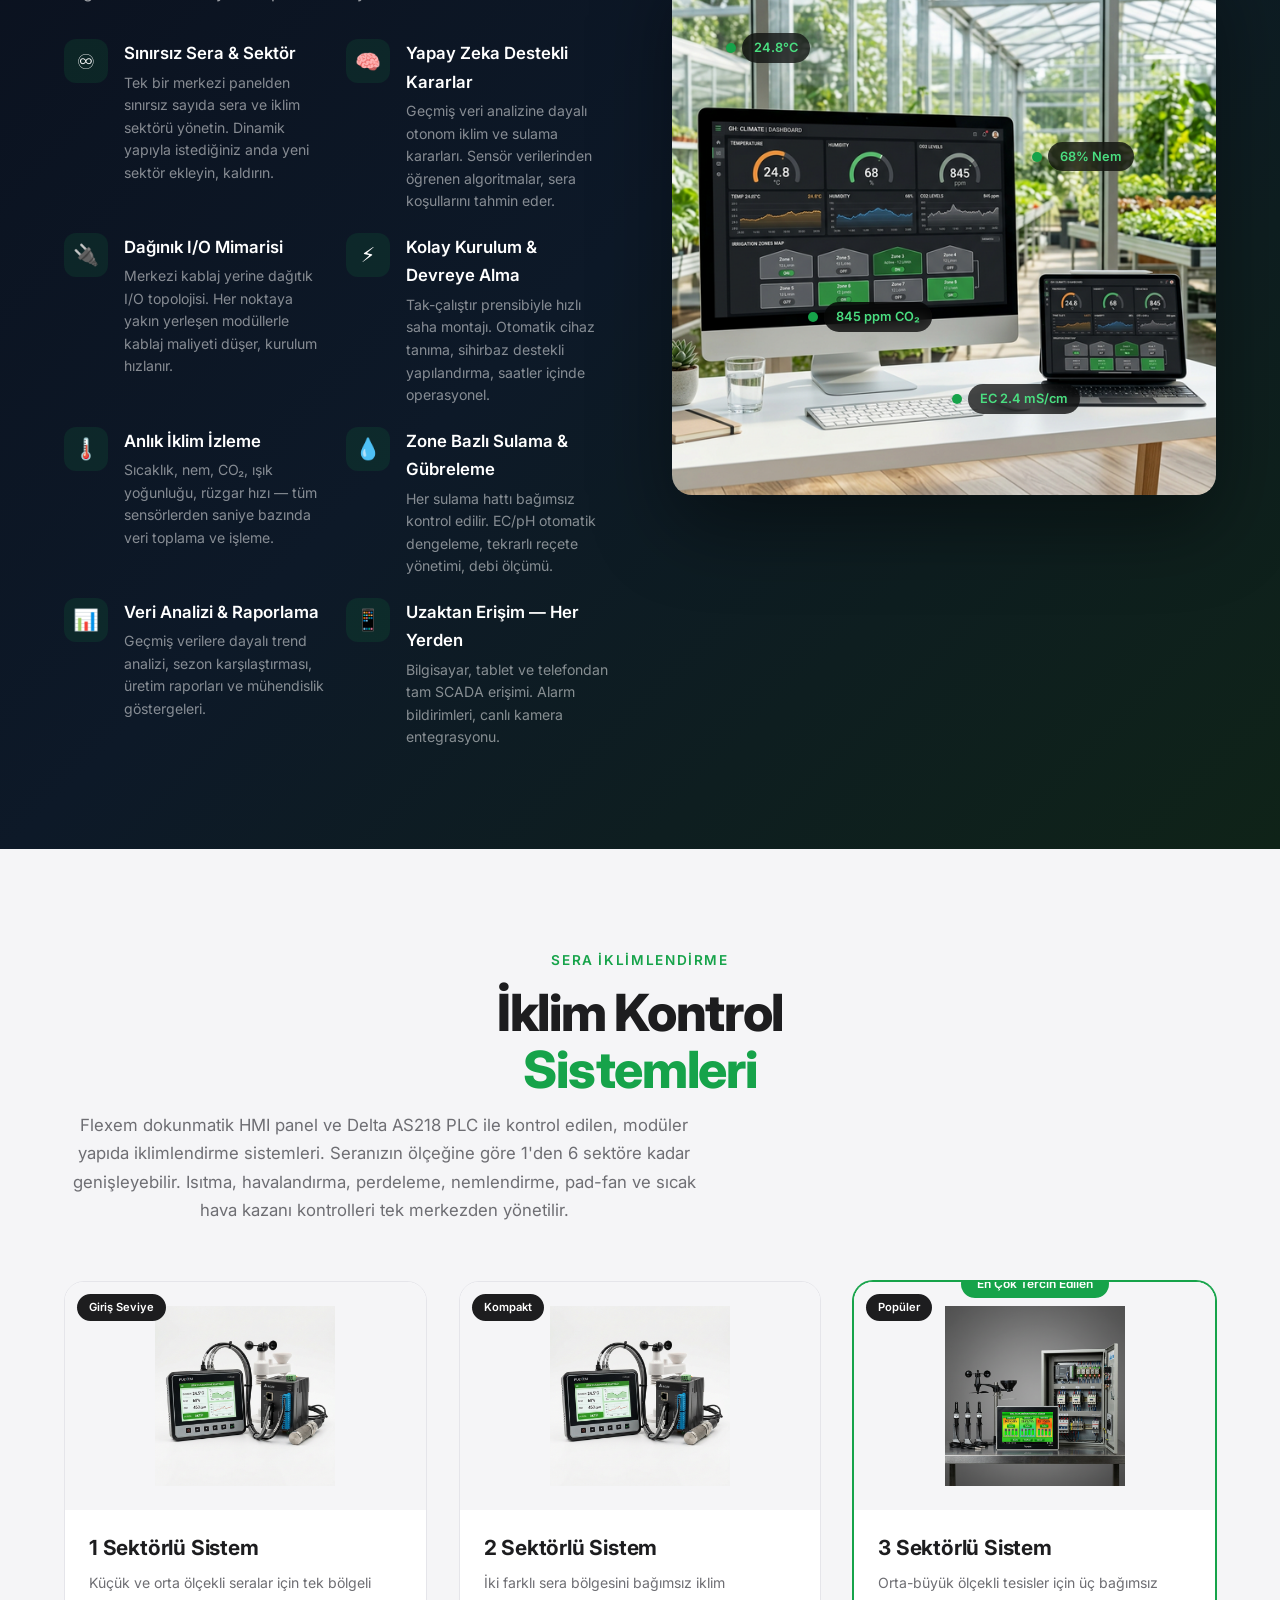
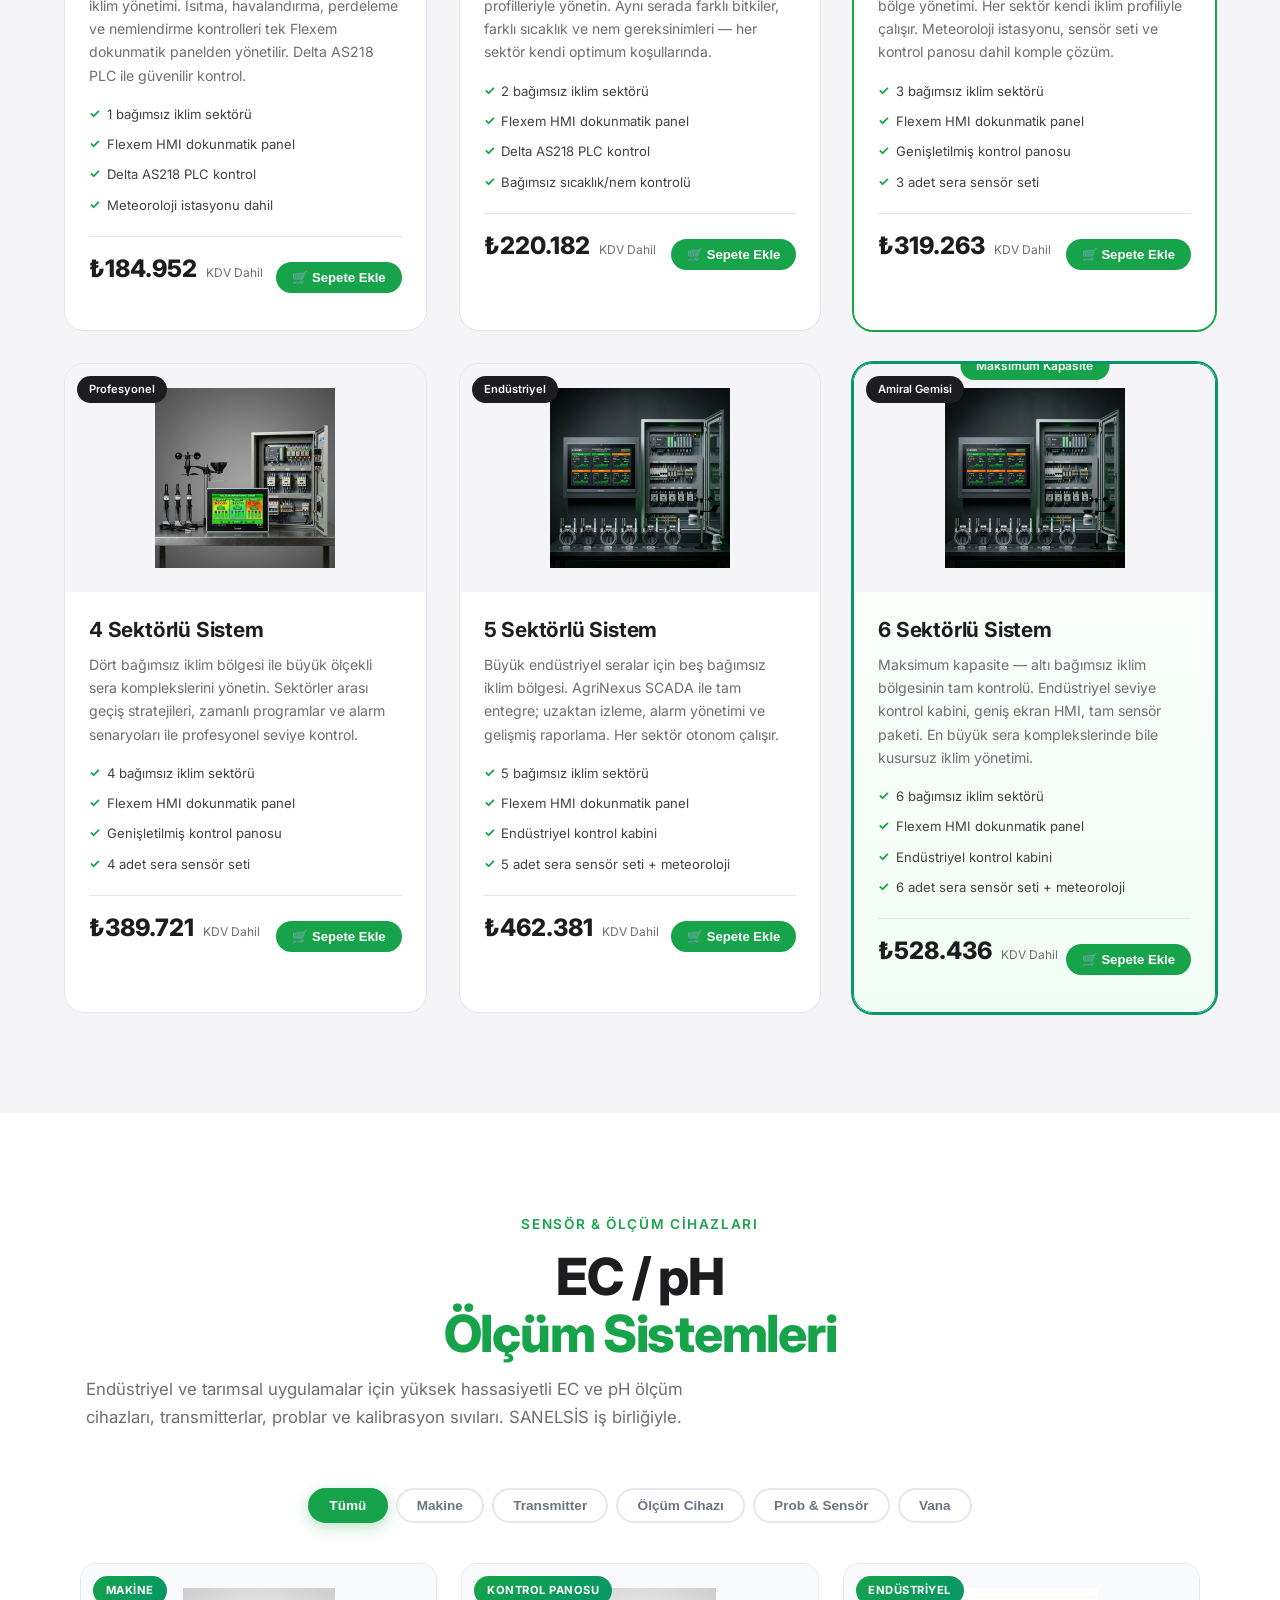
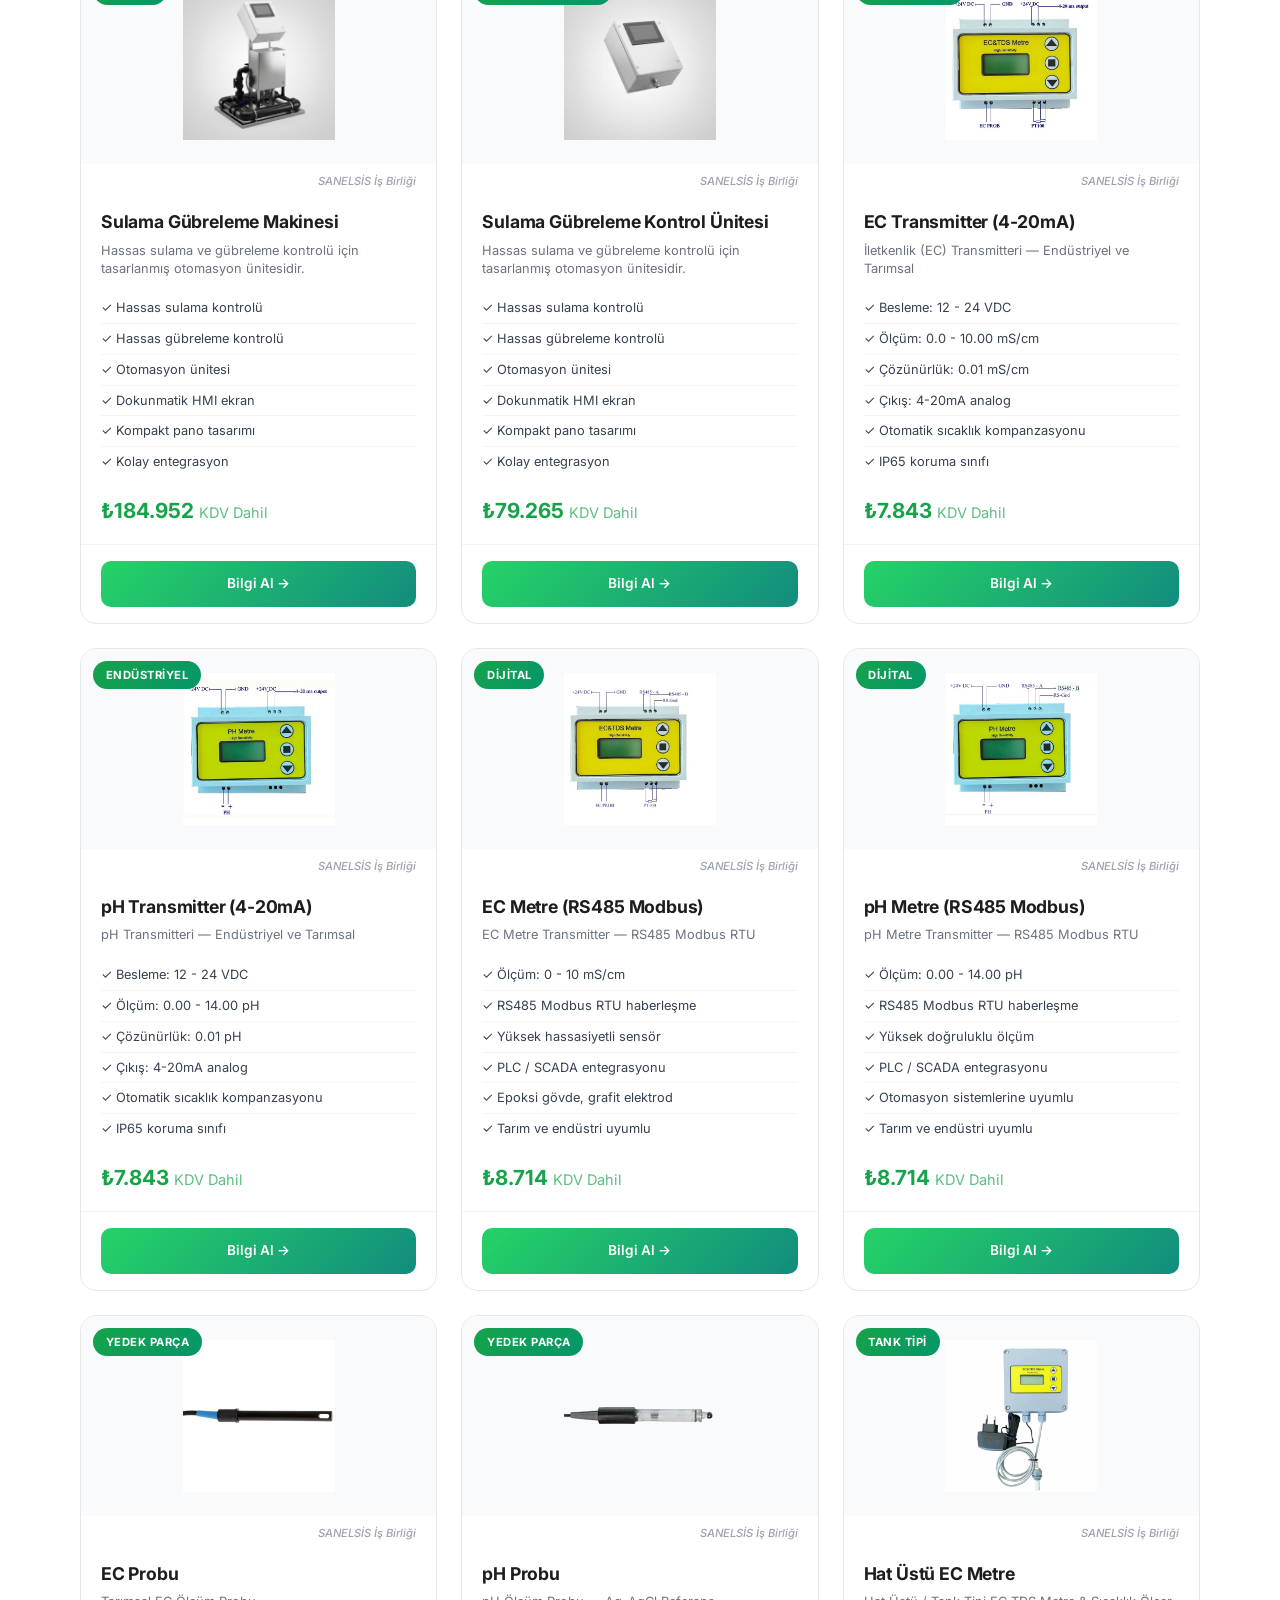
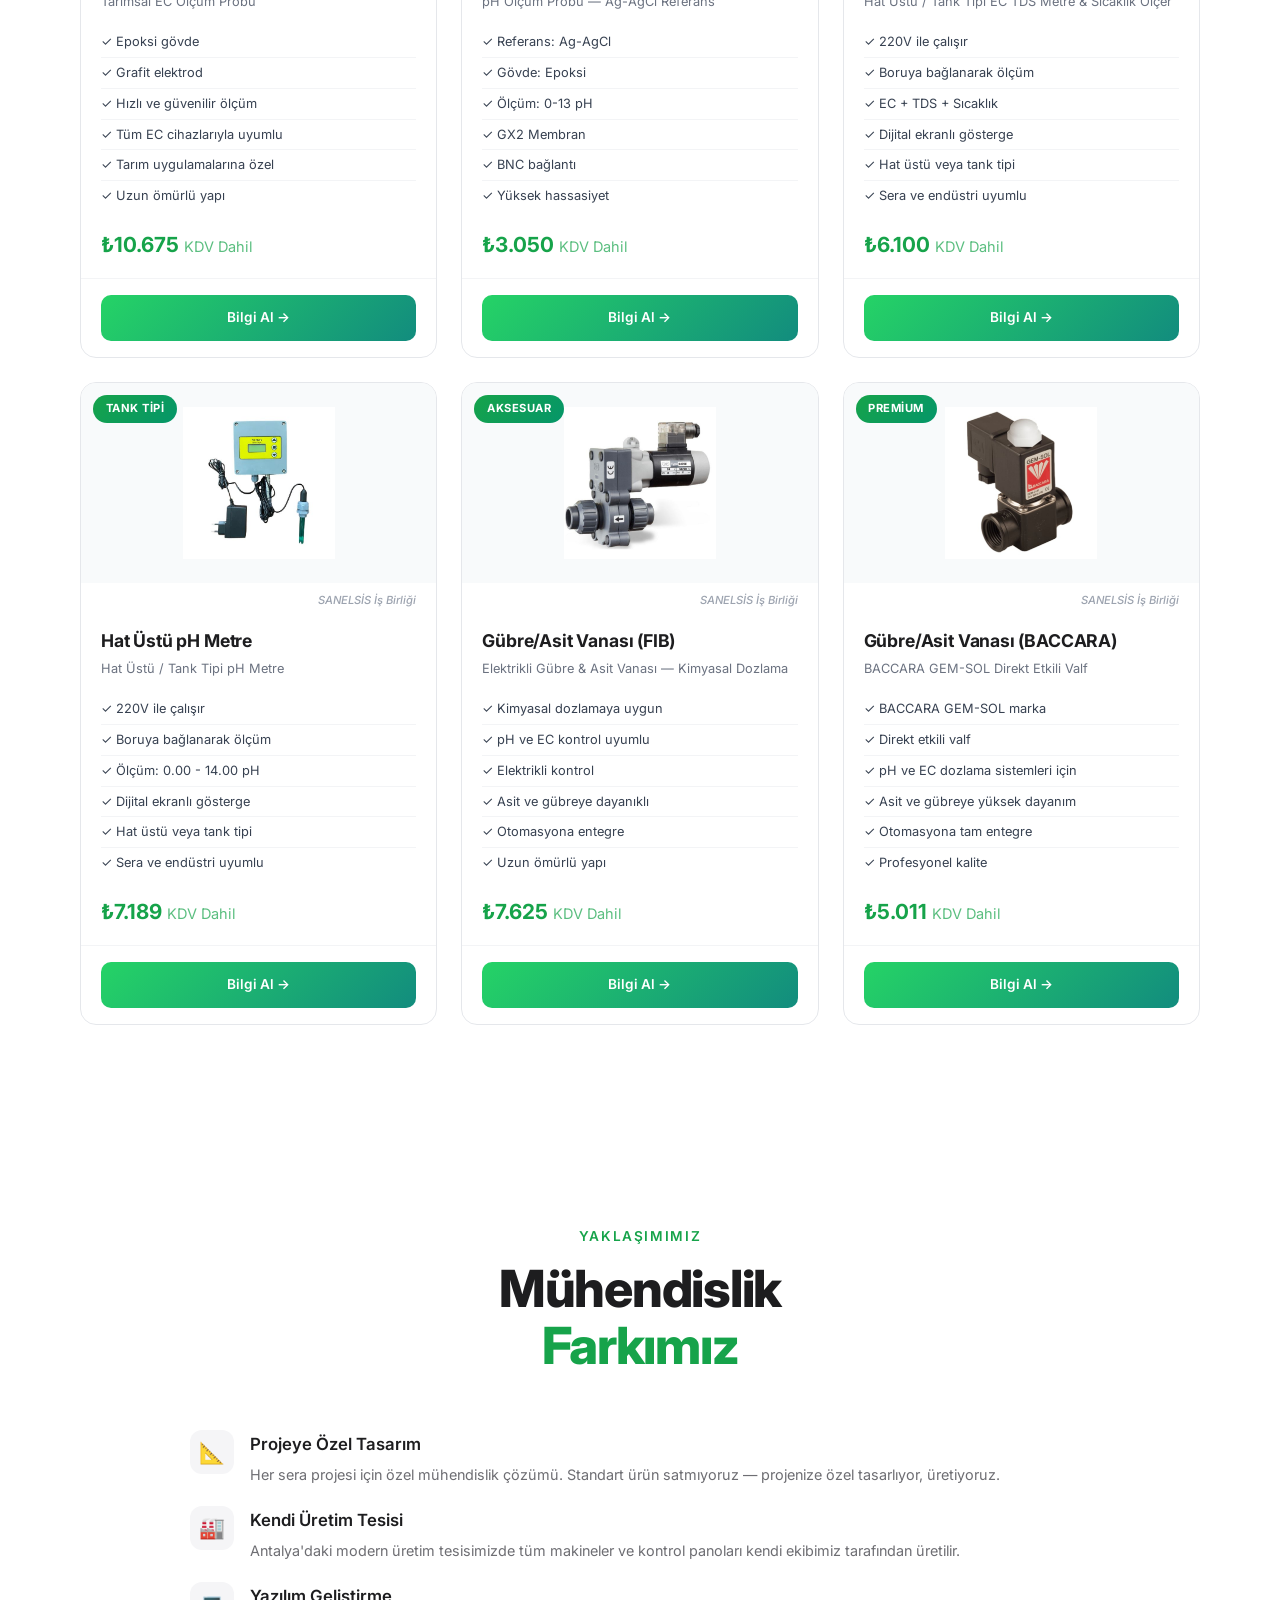
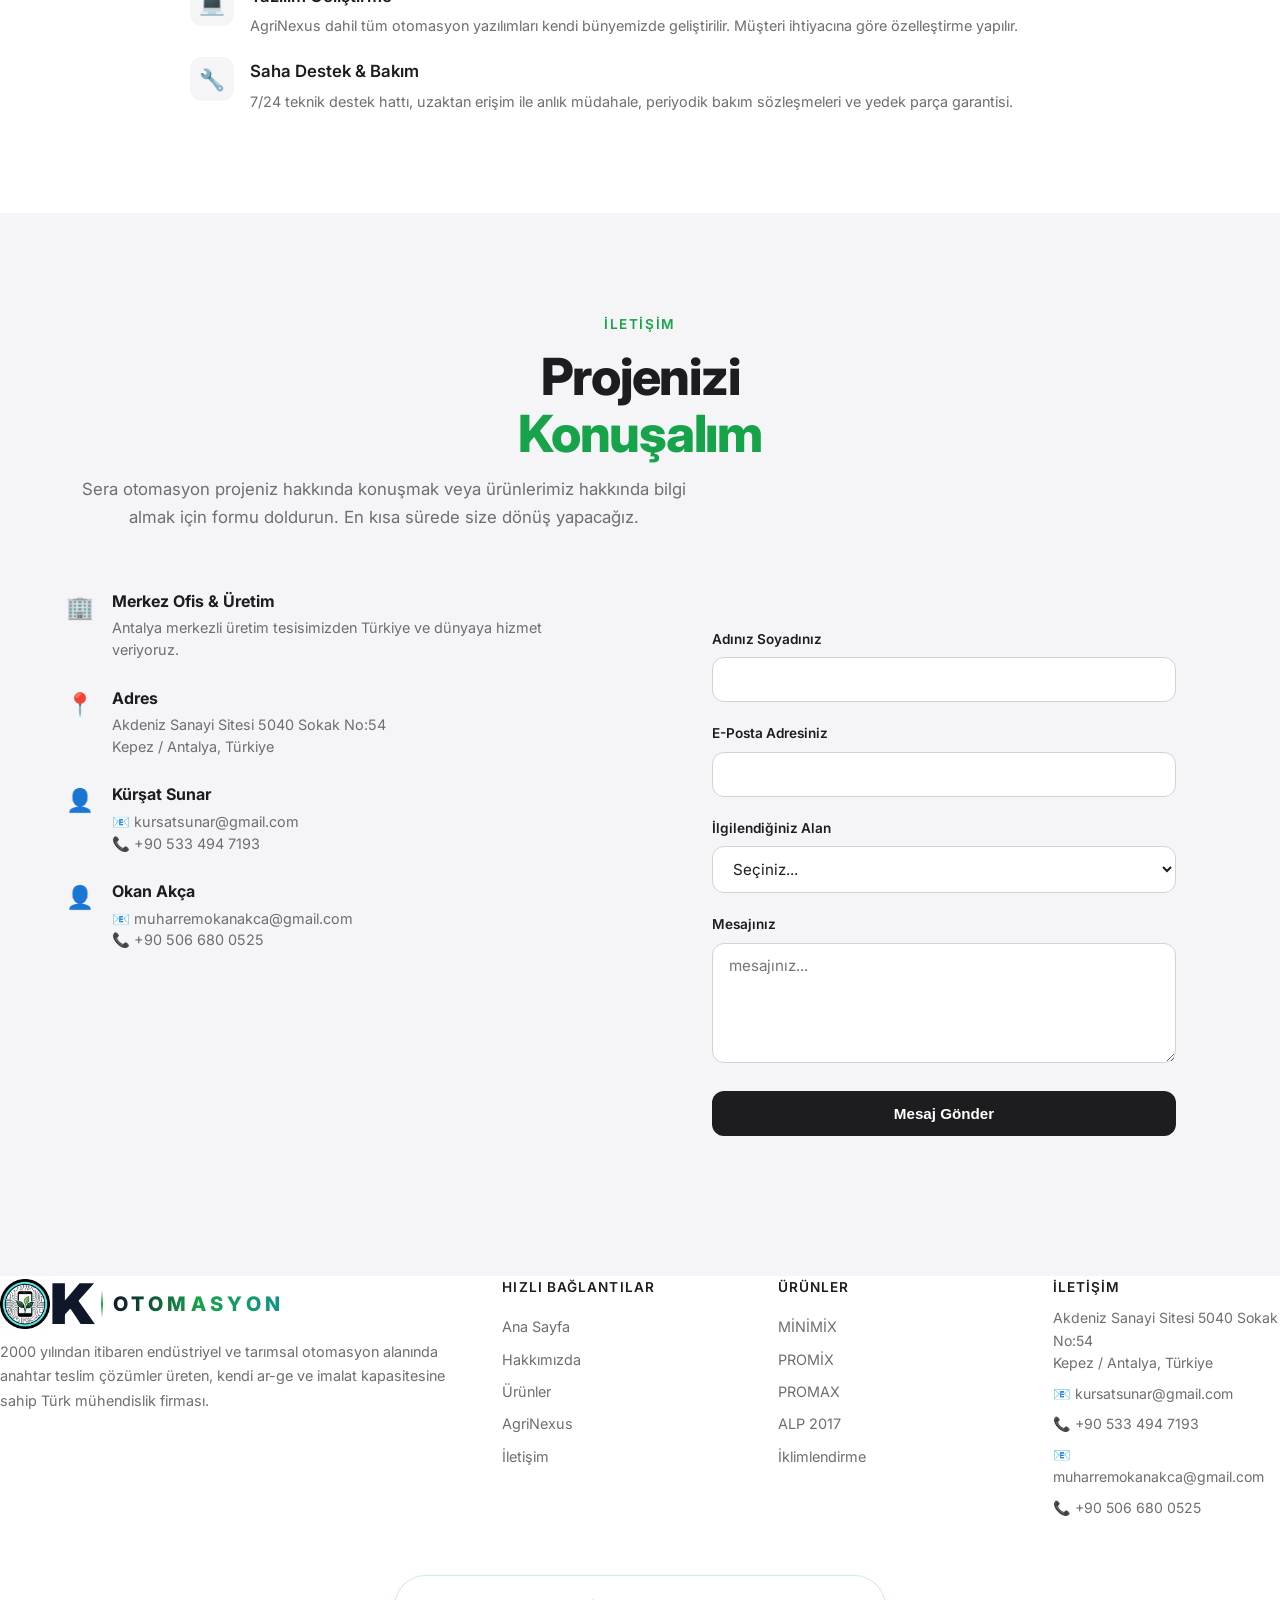
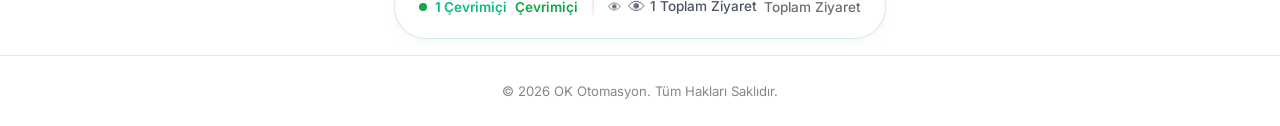
==== commit 6acf048e: "Add files via upload" ====
--- a/index.html
+++ b/index.html
@@ -6,12 +6,12 @@
     <meta name="viewport" content="width=device-width, initial-scale=1.0">
 
     <!-- Google Analytics 4 -->
-    <script async src="https://www.googletagmanager.com/gtag/js?id=G-XXXXXXXXXX"></script>
+    <script async src="https://www.googletagmanager.com/gtag/js?id=G-5PGPDJ2PBF"></script>
     <script>
         window.dataLayer = window.dataLayer || [];
         function gtag() { dataLayer.push(arguments); }
         gtag('js', new Date());
-        gtag('config', 'G-XXXXXXXXXX');
+        gtag('config', 'G-5PGPDJ2PBF');
     </script>
 
     <!-- Yandex Metrica (Webvisor & Detaylı Analiz) -->
@@ -33,9 +33,9 @@
     <!-- SEO — Temel Meta -->
     <title>OK OTOMASYON | Sera Sulama Makinesi, Gübreleme Makinesi, Sera İklimlendirme, AgriNexus SCADA</title>
     <meta name="description"
-        content="OK Otomasyon — 2000'den beri sera otomasyonu. Sera sulama ve gübreleme makineleri (MİNİMİX, PROMİX, PROMAX, ALP 2017), sera iklimlendirme sistemleri (ısıtma, soğutma, sisleme, havalandırma, perdeleme, fan pad), EC/pH dozlama, AgriNexus SCADA yazılımı. Antalya merkezli anahtar teslim sera projeleri.">
+        content="OK Otomasyon — 2000'den beri sera otomasyonu. Sera sulama ve gübreleme makineleri (MİNİMİX, PROMİX, PROMAX, ALP 2017), sera iklimlendirme sistemleri (ısıtma, soğutma, sisleme, havalandırma, perdeleme, fan pad), EC/pH dozlama ve ölçüm sistemleri (EC transmitter, pH transmitter, EC hat üstü metre, pH hat üstü metre, EC probu, pH probu), drenaj kontrol, bitki gelişim takibi, bilgisayar kontrollü sulama ve gübreleme, uzaktan sera izleme ve kontrol, AgriNexus SCADA yazılımı. Antalya merkezli anahtar teslim sera projeleri.">
     <meta name="keywords"
-        content="sera sulama makinesi, sera gübreleme makinesi, sera sulama ve gübreleme, sera iklimlendirme, sera iklimlendirme sistemi, sera ısıtma sistemi, sera soğutma sistemi, sera sisleme sistemi, sera havalandırma, sera perdeleme, sera fan pad, pad fan sistemi, sera otomasyon, sera otomasyonu, sera otomasyon sistemi, sera kontrol sistemi, akıllı sera, akıllı sera sistemi, sera kliması, sera klima sistemi, sera nemlendirme, EC dozlama, pH dozlama, EC pH kontrol, damla sulama sistemi, serada damla sulama, sera sulama otomasyonu, sera gübreleme otomasyonu, tarımsal otomasyon, tarım otomasyonu, endüstriyel sera, sera yapımı, sera kurulumu, anahtar teslim sera, topraksız tarım, hidroponik sera, sera kontrol paneli, SCADA sera, AgriNexus SCADA, sera bilgisayarı, sera yazılımı, MİNİMİX, PROMİX, PROMAX, ALP 2017, Flexem HMI, Delta PLC, sera iklim kontrolü, sera sıcaklık kontrolü, sera nem kontrolü, sera CO2 kontrolü, OK Otomasyon, Antalya sera, Türkiye sera otomasyonu, sera ekipmanları, sera malzemeleri">
+        content="sera sulama makinesi, sera gübreleme makinesi, sera sulama ve gübreleme makinesi, sulama ve gübreleme makinesi, sulama makinesi, gübreleme makinesi, sulama makinası, gübreleme makinası, sera iklimlendirme, sera iklimlendirme sistemi, sera iklimlendirme otomasyonu, sera ısıtma sistemi, sera soğutma sistemi, sera sisleme sistemi, sera havalandırma, sera havalandırma sistemi, sera perdeleme, sera perdeleme sistemi, sera fan pad, pad fan sistemi, fan pad soğutma, sera otomasyon, sera otomasyonu, sera otomasyon sistemi, sera otomasyon firması, sera otomasyon şirketi, sera kontrol sistemi, sera kontrol paneli, sera kontrol ünitesi, sera otomatik kontrol, sera otomatik kontrol sistemi, sulama otomasyonu, gübreleme otomasyonu, iklimlendirme otomasyonu, sulama kontrol, gübreleme kontrol, iklimlendirme kontrol, akıllı sera, akıllı sera sistemi, akıllı sera çözümleri, akıllı sera teknolojileri, akıllı sera otomasyonu, sera kliması, sera klima sistemi, sera nemlendirme, sera nemlendirme sistemi, EC dozlama, pH dozlama, EC pH kontrol, EC pH dozlama sistemi, EC transmitter, pH transmitter, EC hat üstü, pH hat üstü, EC hat üstü metre, pH hat üstü metre, EC metre, pH metre, EC probu, pH probu, EC sensör, pH sensör, EC ölçüm, pH ölçüm, EC ölçüm cihazı, pH ölçüm cihazı, EC kontrol, pH kontrol, drenaj kontrol, drenaj kontrol sistemi, drenaj ölçüm, drenaj yönetimi, gübre dozlama, gübre karıştırma, gübre enjeksiyon, gübre tankı, gübre sistemi, damla sulama sistemi, damla sulama otomasyonu, serada damla sulama, sera sulama otomasyonu, sera gübreleme otomasyonu, bilgisayar kontrollü sulama, bilgisayar kontrollü gübreleme, bilgisayar kontrollü sera, bilgisayar kontrollü iklimlendirme, uzaktan sera izleme, uzaktan sera kontrol, uzaktan sera izleme ve kontrol, uzaktan sulama kontrol, uzaktan sera yönetimi, tarımsal otomasyon, tarım otomasyonu, tarım otomasyon sistemi, tarımsal kontrol sistemi, endüstriyel sera, endüstriyel sera otomasyonu, sera yapımı, sera kurulumu, anahtar teslim sera, anahtar teslim sera projesi, topraksız tarım, topraksız tarım sistemi, hidroponik sera, hidroponik sistem, sera SCADA, SCADA sera, AgriNexus SCADA, sera bilgisayarı, sera yazılımı, sera otomasyon yazılımı, sera izleme yazılımı, MİNİMİX, PROMİX, PROMAX, ALP 2017, Flexem HMI, Delta PLC, sera iklim kontrolü, sera sıcaklık kontrolü, sera nem kontrolü, sera CO2 kontrolü, sera CO2 dozlama, CO2 kontrol sistemi, sera rüzgar sensörü, sera yağmur sensörü, sera sıcaklık sensörü, sera nem sensörü, bitki gelişim kontrol, bitki büyüme kontrol, bitki gelişim takibi, bitki büyüme takibi, bitki besleme, bitki besleme sistemi, sera vana, sera vana kontrol, sera selenoid vana, sera motorlu vana, sulama vanası, Baccara vana, FIB vana, sera kontrol panosu, sera otomasyon panosu, sera elektrik panosu, OK Otomasyon, Antalya sera, Antalya sera otomasyonu, Türkiye sera otomasyonu, sera ekipmanları, sera malzemeleri, sera teknolojileri, seracılık, seracılık ekipmanları, profesyonel sera, ticari sera, büyük sera">
     <meta name="author" content="OK Otomasyon">
     <meta name="robots" content="index, follow, max-image-preview:large, max-snippet:-1">
     <link rel="canonical" href="https://okotomasyon.com/">
@@ -352,37 +352,71 @@
     <!-- SEO — Noscript Fallback (Google crawler için statik içerik) -->
     <noscript>
         <article>
-            <h1>OK Otomasyon — Sera Sulama ve Gübreleme Makineleri, Sera İklimlendirme Sistemleri</h1>
+            <h1>OK Otomasyon — Sera Sulama ve Gübreleme Makineleri, Sera İklimlendirme Sistemleri, Sera Otomasyon</h1>
             <p>2000 yılından beri sera otomasyonu, sulama ve gübreleme makineleri, sera iklimlendirme sistemleri ve
                 AgriNexus SCADA yazılımı üretiyoruz. Antalya merkezli mühendislik firmamız Türkiye ve 7 ülkede anahtar
-                teslim sera projeleri sunmaktadır.</p>
-
-            <h2>Sulama ve Gübreleme Makineleri</h2>
+                teslim sera projeleri sunmaktadır. Akıllı sera çözümleri, bilgisayar kontrollü sulama ve gübreleme,
+                uzaktan sera izleme ve kontrol sistemleri konusunda uzmanız.</p>
+
+            <h2>Sera Sulama ve Gübreleme Makineleri</h2>
+            <p>Sera sulama makinesi ve sera gübreleme makinesi üretimi. Bilgisayar kontrollü sulama, bilgisayar
+                kontrollü
+                gübreleme, EC/pH dozlama ve drenaj kontrol ile entegre çalışan profesyonel sulama ve gübreleme
+                makineleri.</p>
+
             <h3>MİNİMİX — Kompakt Sulama ve Gübreleme Makinesi</h3>
             <p>Saatte 2 barda 30m³ sulama kapasitesi, 2+1 kanallı EC/pH dozajlama sistemi, krom pompa ve gövde, bypass
-                bağlantı. Küçük ve orta ölçekli seralar için ideal kompakt sulama makinesi. Fiyat: ₺220.182</p>
+                bağlantı. Küçük ve orta ölçekli seralar için ideal kompakt sulama makinesi. Damla sulama otomasyonu,
+                gübre dozlama ve gübre karıştırma sistemi dahil. Fiyat: ₺220.182</p>
 
             <h3>PROMİX — Profesyonel Sulama ve Gübreleme Makinesi</h3>
             <p>Saatte 2 barda 85m³ sulama kapasitesi, 4+1 kanallı dozajlama, tam krom gövde, bypass ve mix bağlantı.
-                Profesyonel sera işletmeleri için sulama ve gübreleme makinesi. Fiyat: ₺317.061</p>
+                Profesyonel sera işletmeleri için sulama ve gübreleme makinesi. EC kontrol, pH kontrol, drenaj ölçüm
+                ve bitki besleme sistemi entegrasyonu. Fiyat: ₺317.061</p>
 
             <h3>PROMAX — Endüstriyel Sulama ve Gübreleme Makinesi</h3>
             <p>Yüksek kapasiteli endüstriyel sulama makinesi. Tam krom yapı, SCADA entegre kontrol, bypass + mix + çoklu
-                hat bağlantısı. Fiyat: ₺394.125</p>
+                hat bağlantısı. Sulama otomasyonu, gübreleme otomasyonu ve iklimlendirme otomasyonu tek merkezden.
+                Fiyat: ₺394.125</p>
 
             <h3>ALP 2017 — Amiral Gemisi Sulama ve Gübreleme Sistemi</h3>
-            <p>En üst seviye endüstriyel sulama ve gübreleme sistemi. AgriNexus SCADA ile tam entegre uzaktan izleme.
-                Proje bazlı büyük ölçekli sera çözümü. Fiyat: ₺792.653</p>
+            <p>En üst seviye endüstriyel sulama ve gübreleme sistemi. AgriNexus SCADA ile tam entegre uzaktan izleme ve
+                kontrol.
+                Uzaktan sera izleme, uzaktan sulama kontrol, bitki gelişim takibi. Proje bazlı büyük ölçekli sera
+                çözümü.
+                Drenaj kontrol sistemi, gübre enjeksiyon ve çoklu hat yönetimi. Fiyat: ₺792.653</p>
+
+            <h2>EC ve pH Ölçüm Sistemleri — Sensör ve Transmitter</h2>
+            <p>Sera sulama ve gübreleme için kritik ölçüm ekipmanları. EC transmitter, pH transmitter, EC hat üstü
+                metre,
+                pH hat üstü metre, EC probu, pH probu, EC sensör, pH sensör. Endüstriyel EC ölçüm cihazı ve pH ölçüm
+                cihazı
+                ile hassas gübre dozlama ve drenaj kontrol.</p>
+            <ul>
+                <li>EC Transmitter — Endüstriyel hat üstü EC ölçüm, 4-20mA çıkış</li>
+                <li>pH Transmitter — Endüstriyel hat üstü pH ölçüm, 4-20mA çıkış</li>
+                <li>EC Hat Üstü Metre — Anlık EC değer gösterimi, taşkın alarmı</li>
+                <li>pH Hat Üstü Metre — Anlık pH değer gösterimi</li>
+                <li>EC Probu — Yüksek hassasiyetli EC sensör probu</li>
+                <li>pH Probu — Yüksek hassasiyetli pH sensör probu</li>
+                <li>Sera Kontrol Panosu — EC/pH entegre otomasyon panosu</li>
+            </ul>
+
+            <h2>Sera Vana ve Kontrol Elemanları</h2>
+            <p>Sera vana kontrol, sera selenoid vana, sera motorlu vana, sulama vanası. Baccara vana ve FIB vana ile
+                güvenilir sera sulama ve gübreleme otomasyonu. Otomatik vana kontrol ve uzaktan vana yönetimi.</p>
 
             <h2>AgriNexus SCADA — Sera Otomasyon Yazılımı</h2>
             <p>AgriNexus SCADA sera otomasyon yazılımı: anlık iklim izleme (sıcaklık, nem, CO₂, rüzgar), zone bazlı
                 sulama ve gübreleme kontrolü, EC/pH dozlama, sınırsız sera ve sektör desteği, yapay zeka destekli
-                kararlar, uzaktan erişim, otomatik raporlama.</p>
+                kararlar, uzaktan erişim, otomatik raporlama. Sera bilgisayarı, sera izleme yazılımı, bilgisayar
+                kontrollü sera yönetimi. Bitki gelişim kontrol, bitki büyüme kontrol ve bitki besleme takibi.</p>
 
             <h2>Sera İklimlendirme Sistemleri</h2>
             <p>Flexem HMI dokunmatik ekran ve Delta PLC kontrollü sera iklimlendirme sistemleri. 1 sektörden 6 sektöre
                 kadar modüler yapı. Sera ısıtma kontrolü, sera havalandırma sistemleri, sera perdeleme, sera
-                nemlendirme, pad-fan soğutma sistemi.</p>
+                nemlendirme, pad-fan soğutma sistemi, sera sisleme. Sera iklim kontrolü, sera sıcaklık kontrolü,
+                sera nem kontrolü, sera CO2 kontrolü ve CO2 dozlama sistemi.</p>
             <ul>
                 <li>1 Sektörlü Sera İklimlendirme Sistemi — ₺184.952</li>
                 <li>2 Sektörlü Sera İklimlendirme Sistemi — ₺220.182</li>
@@ -392,9 +426,21 @@
                 <li>6 Sektörlü Sera İklimlendirme Sistemi — ₺528.436</li>
             </ul>
 
+            <h2>Sera Kontrol ve Otomasyon Sistemleri</h2>
+            <p>Sera otomatik kontrol sistemi, akıllı sera teknolojileri, sera kontrol paneli, sera otomasyon panosu,
+                sera elektrik panosu. Tarımsal otomasyon ve tarım otomasyon sistemi. Endüstriyel sera otomasyonu,
+                profesyonel sera çözümleri, ticari sera ve büyük sera projeleri. Topraksız tarım sistemi,
+                hidroponik sera ve hidroponik sistem kurulumu.</p>
+
+            <h2>Sera Sensörleri</h2>
+            <p>Sera rüzgar sensörü, sera yağmur sensörü, sera sıcaklık sensörü, sera nem sensörü, sera CO2 sensörü.
+                Dış ortam sıcaklık ve nem ölçümü, rüzgar hızı ve yönü takibi, güneş ışınımı sensörü (PAR).
+                Tüm sensör verileri AgriNexus SCADA ile uzaktan izleme ve kontrol.</p>
+
             <h2>Mühendislik Yaklaşımımız</h2>
             <p>Kendi Ar-Ge ve üretim. Anahtar teslim sera projeleri. Delta PLC ve Flexem HMI teknolojisi. 25 yılı aşkın
-                sera otomasyonu deneyimi.</p>
+                sera otomasyonu deneyimi. Seracılık ekipmanları, sera teknolojileri ve sera malzemeleri konusunda
+                Türkiye'nin önde gelen firması.</p>
 
             <h2>İletişim</h2>
             <p>OK Otomasyon — Akdeniz Sanayi Sitesi 5040 Sokak No:54, Kepez, Antalya</p>
--- a/styles.css
+++ b/styles.css
@@ -1262,19 +1262,22 @@
     display: flex;
     align-items: center;
     justify-content: center;
-    gap: 0.6rem;
-    padding: 0.75rem 0;
-    border-top: 1px solid #e5e5ea;
-    max-width: 1280px;
-    margin: 0 auto;
-    font-size: 0.82rem;
-    color: #6e6e73;
+    gap: 0.8rem;
+    padding: 1rem 1.5rem;
+    max-width: fit-content;
+    margin: 0 auto 1rem;
+    font-size: 0.85rem;
+    color: #1d1d1f;
+    background: #fff;
+    border: 1px solid rgba(22, 163, 74, 0.2);
+    border-radius: 50px;
+    box-shadow: 0 4px 15px rgba(0, 0, 0, 0.03);
 }
 
 .visitor-live {
     display: flex;
     align-items: center;
-    gap: 0.4rem;
+    gap: 0.5rem;
     font-weight: 600;
     color: #16a34a;
 }
@@ -1306,6 +1309,14 @@
 
 .visitor-total {
     font-weight: 500;
+    display: flex;
+    align-items: center;
+    gap: 0.4rem;
+    color: #6e6e73;
+}
+
+.visitor-total i {
+    font-size: 1.1rem;
 }
 
 .footer-bottom {
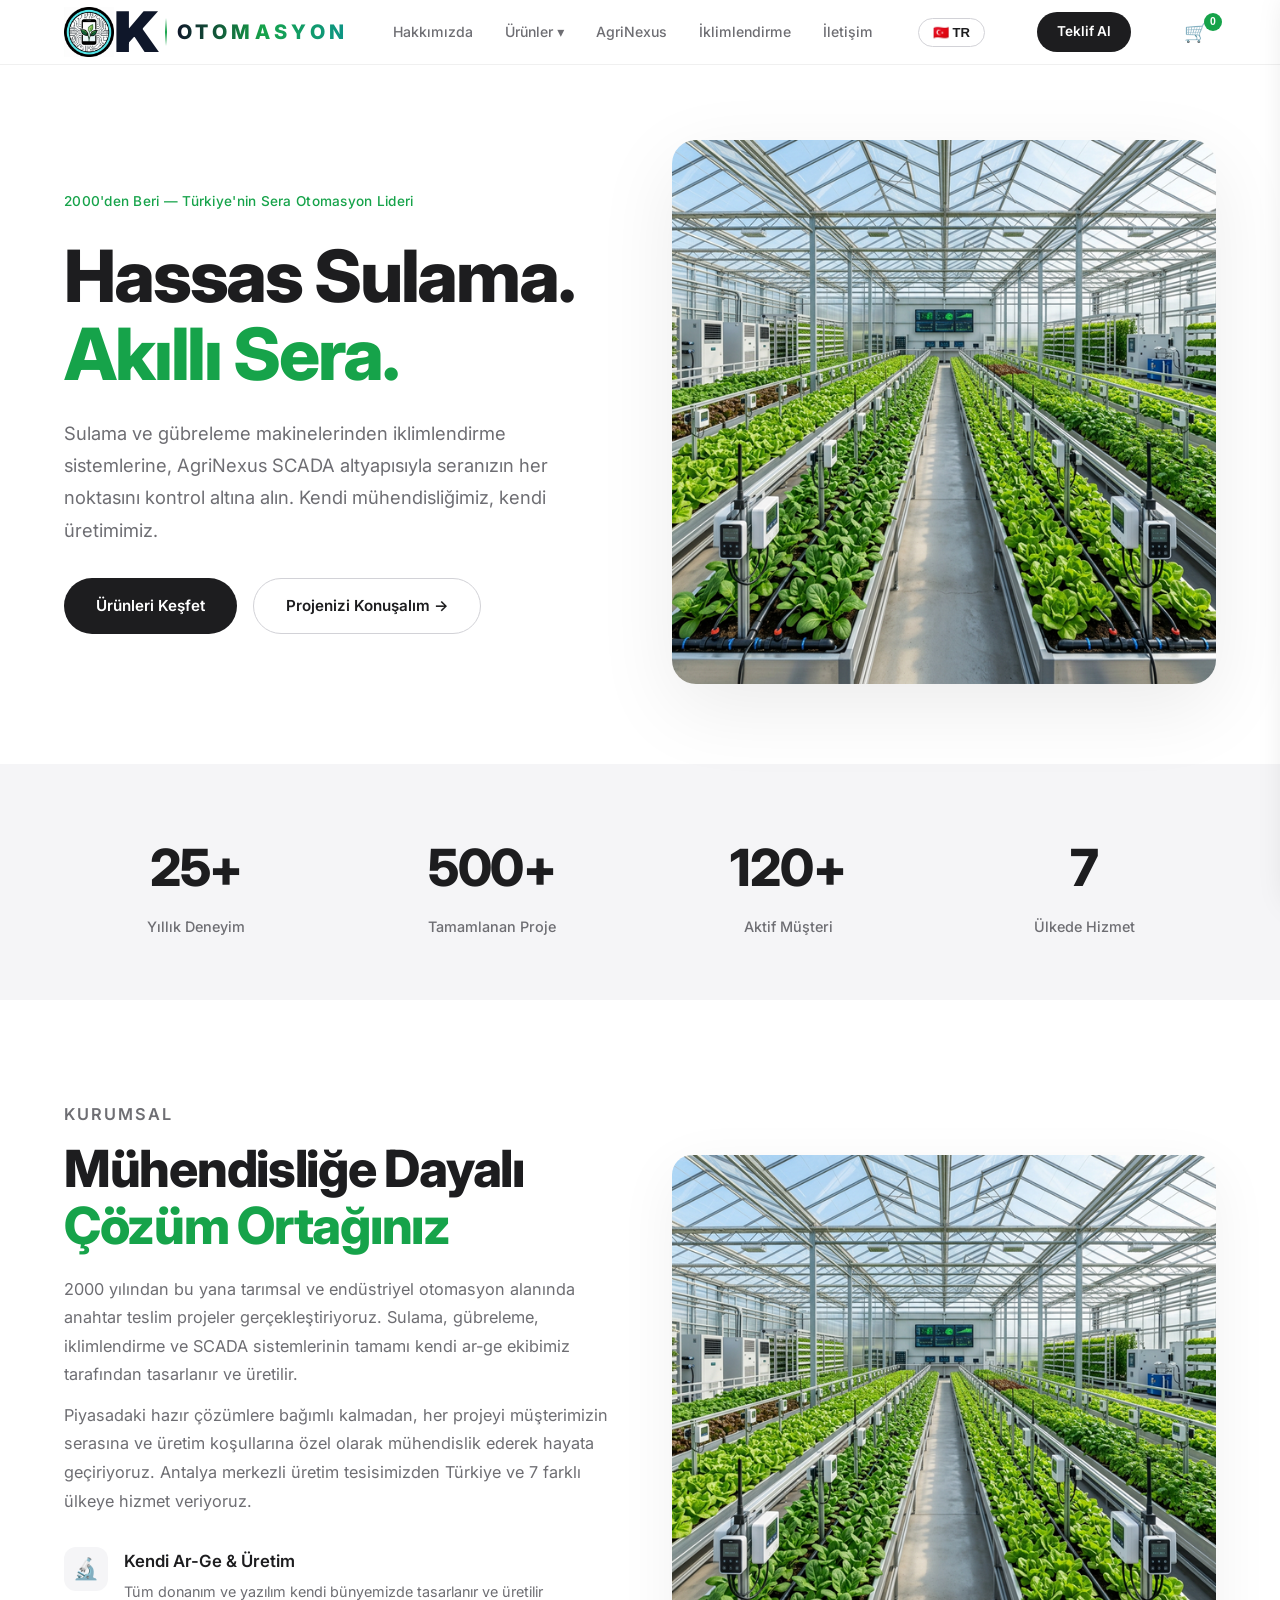
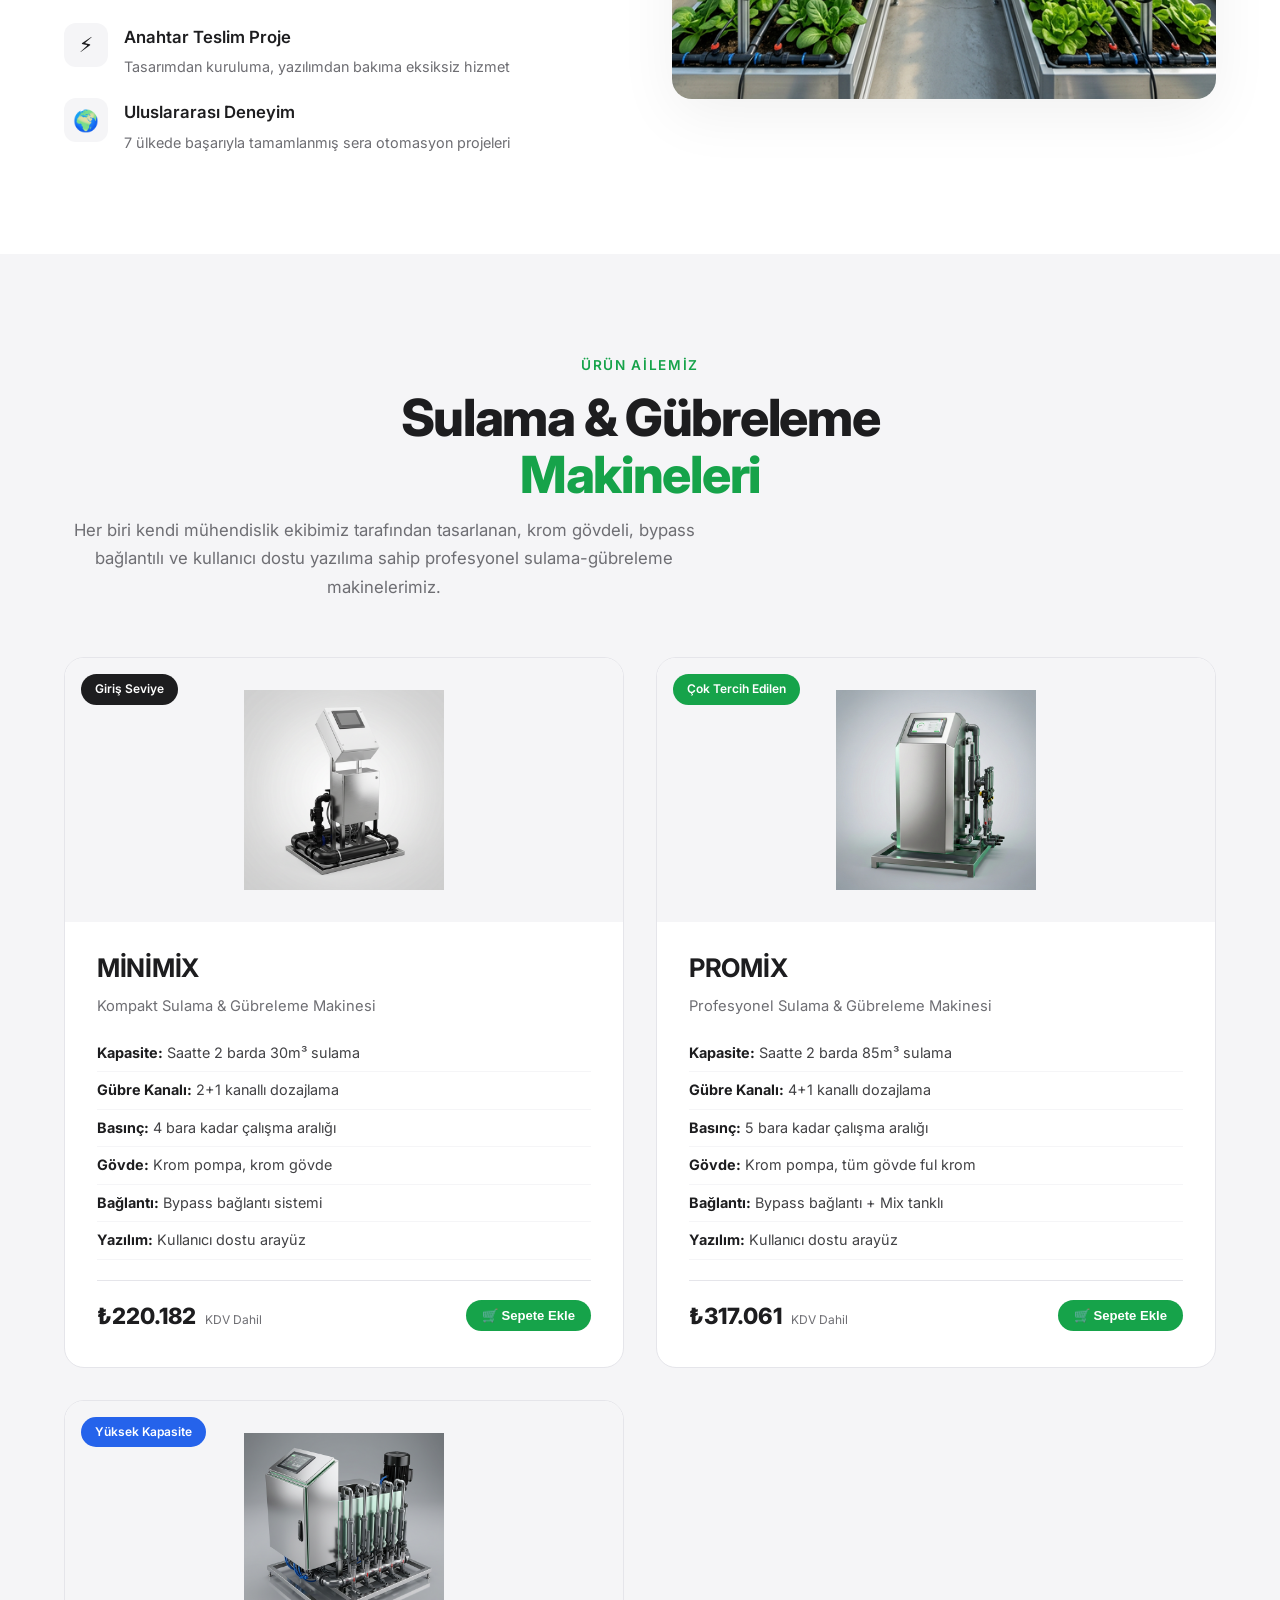
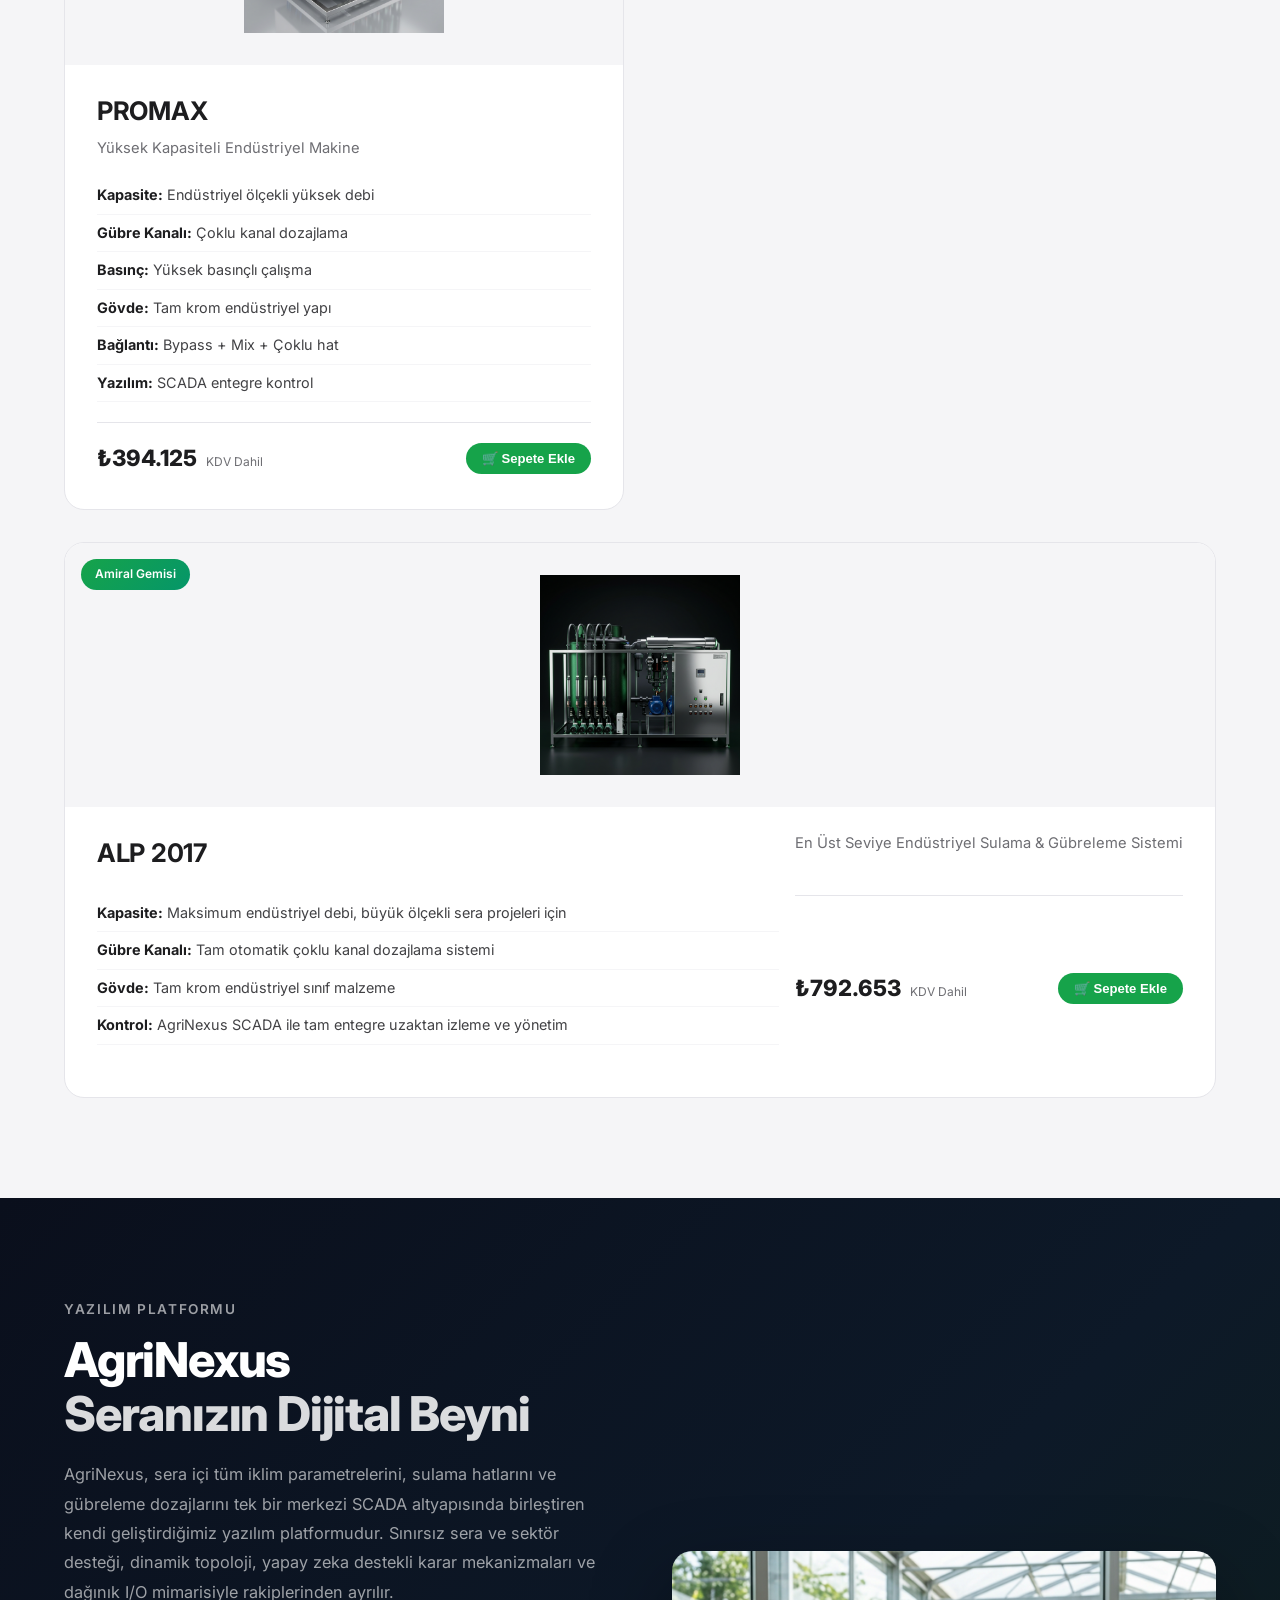
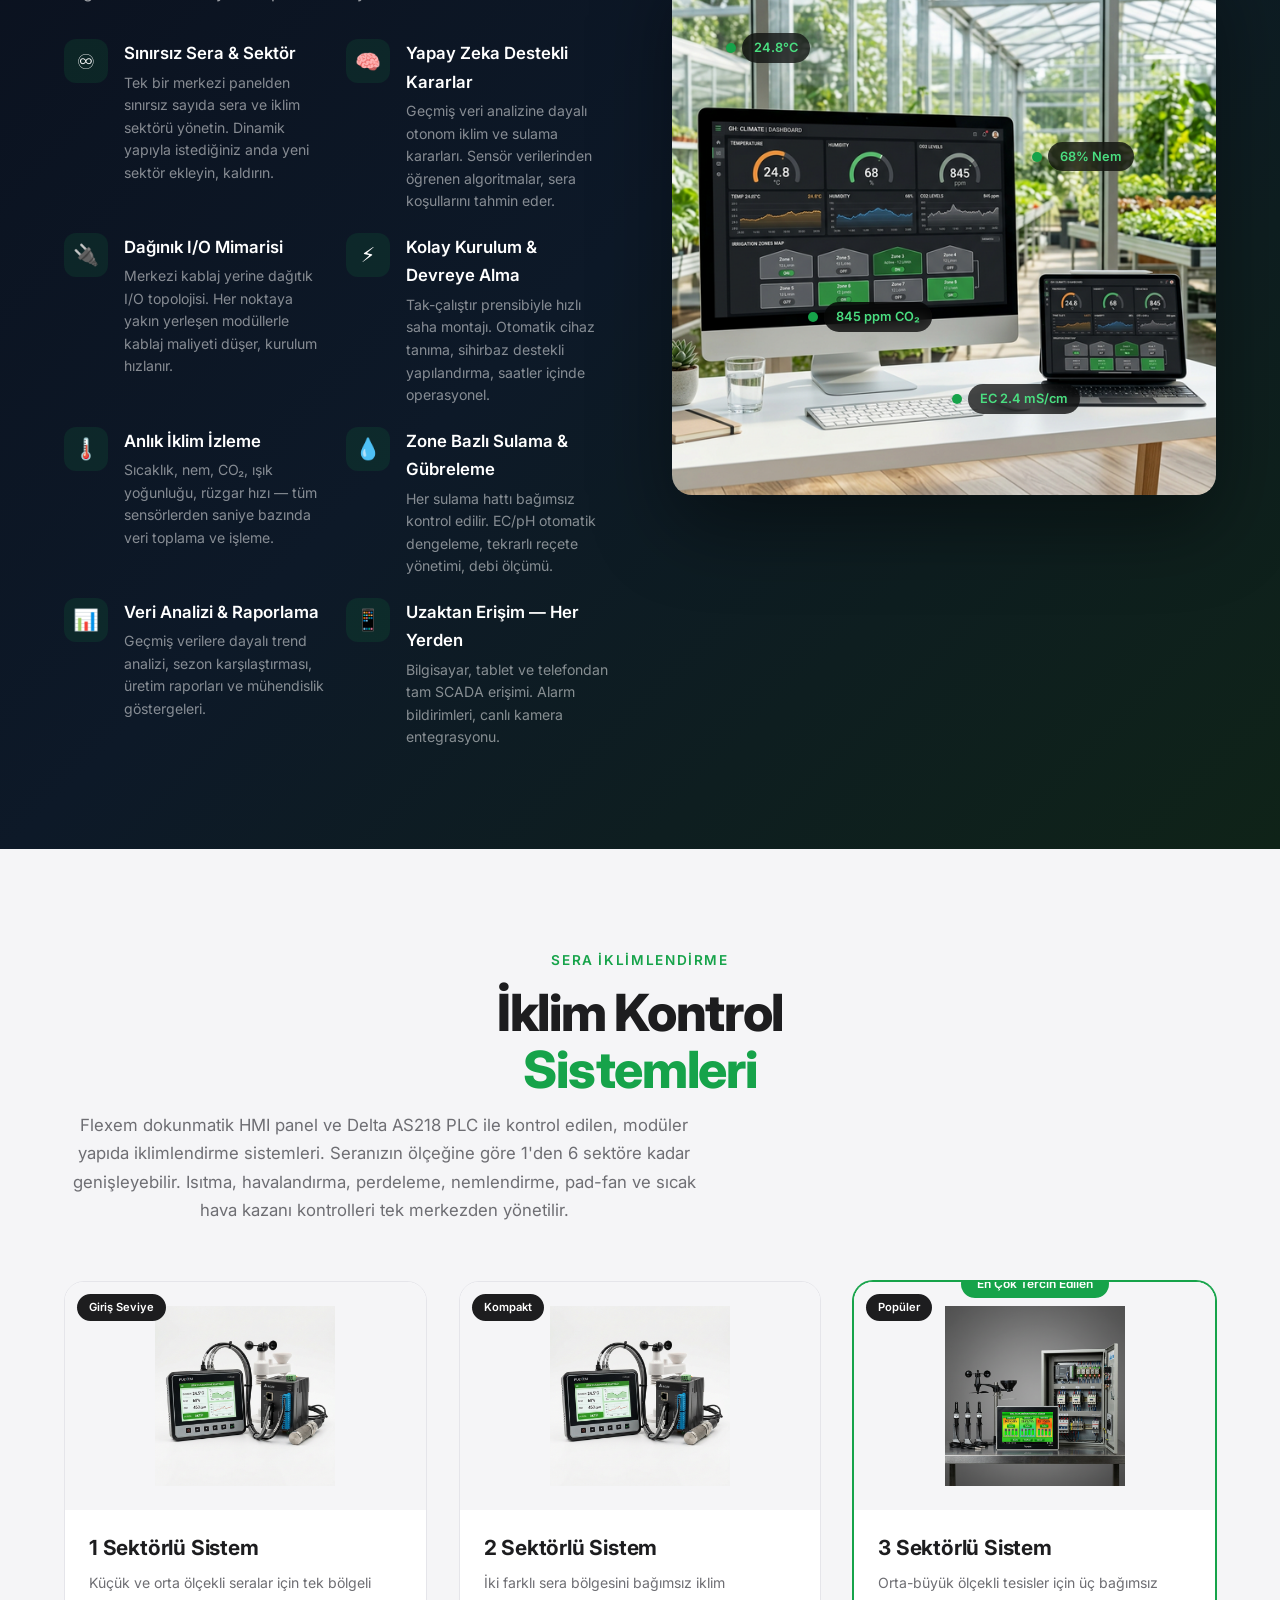
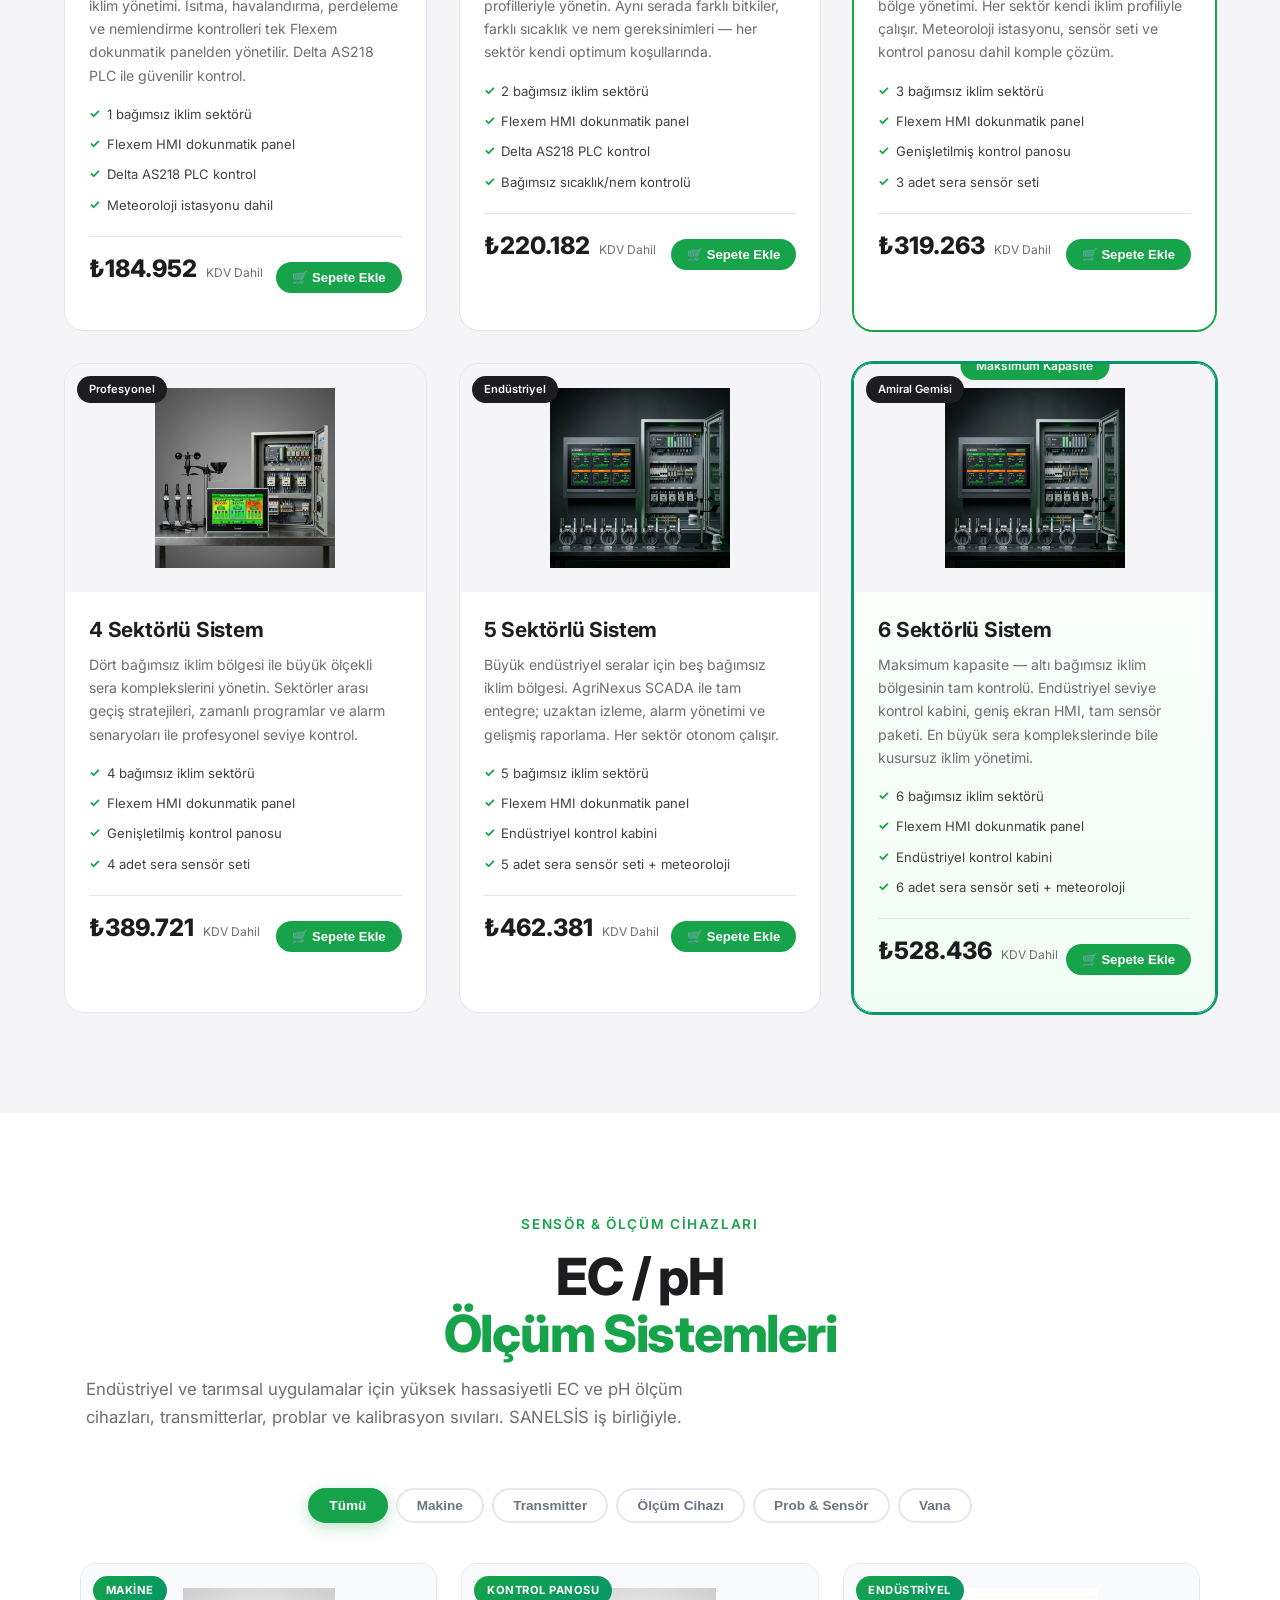
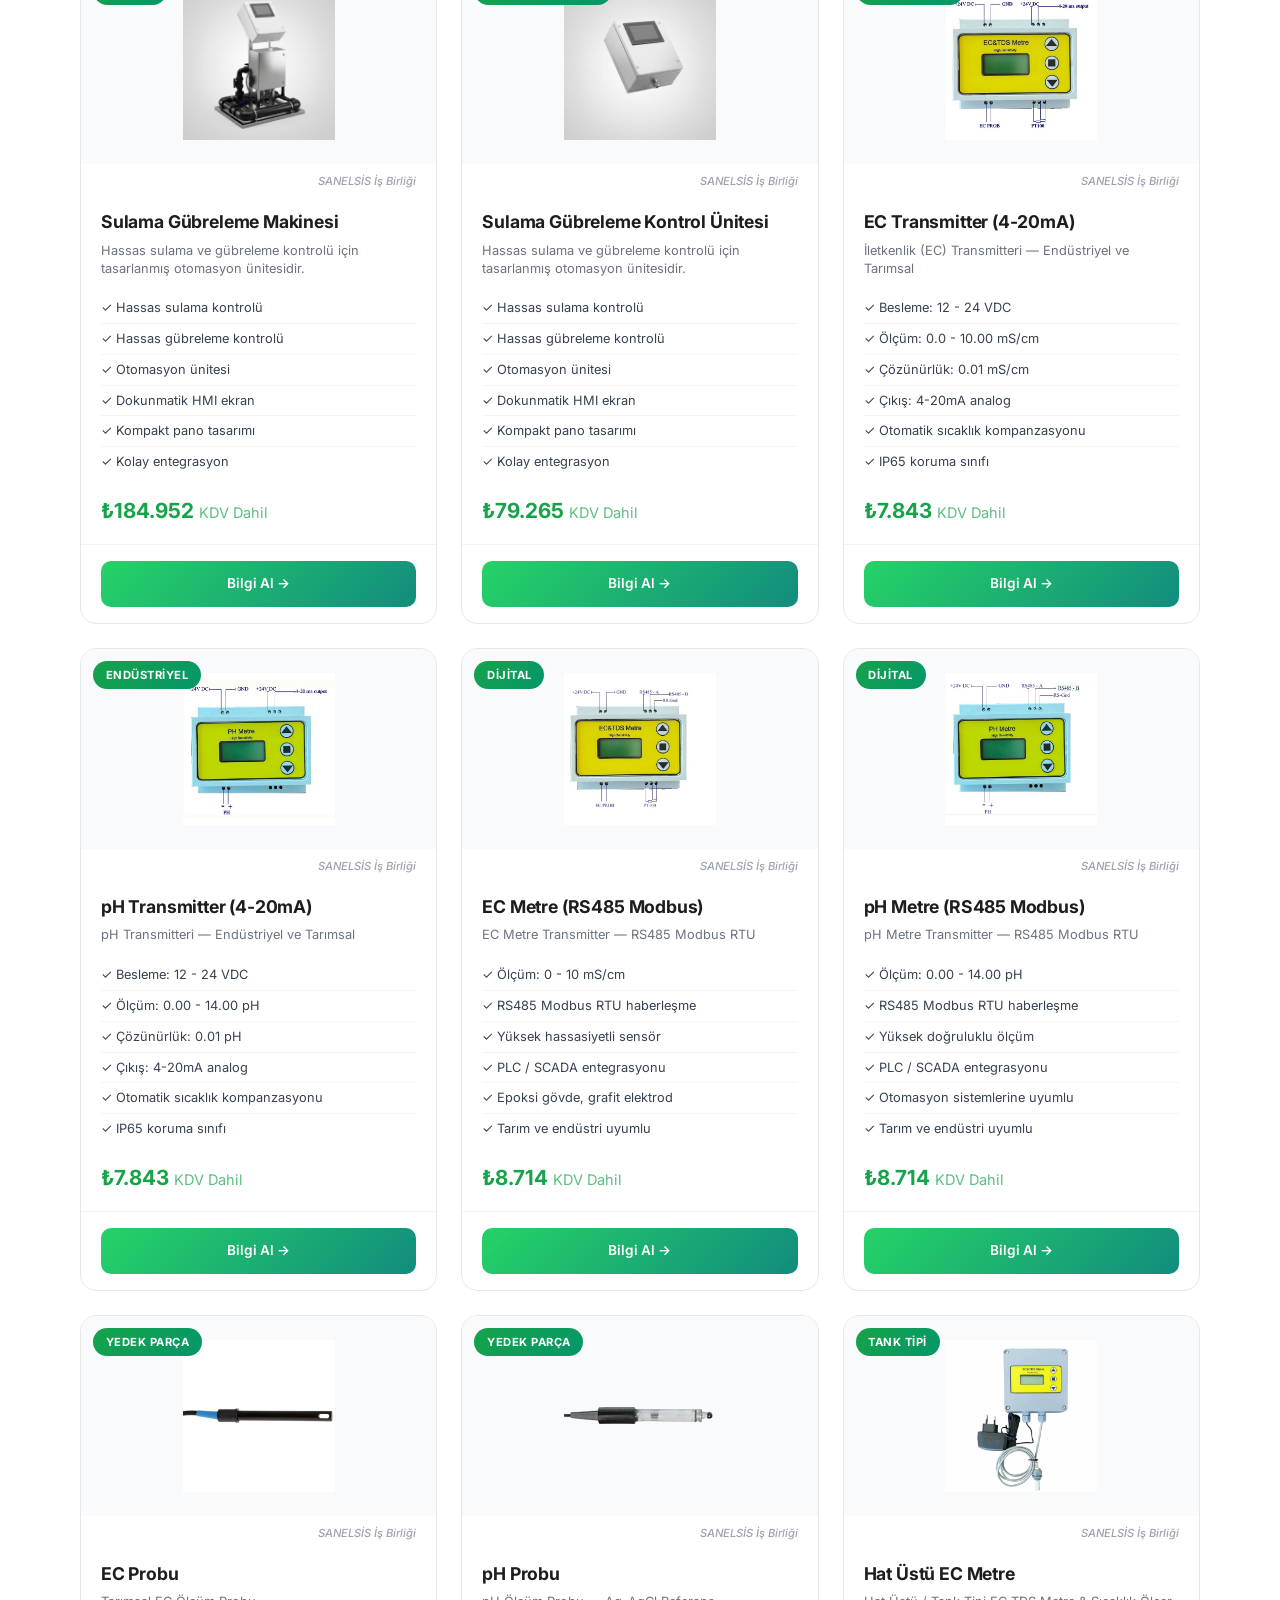
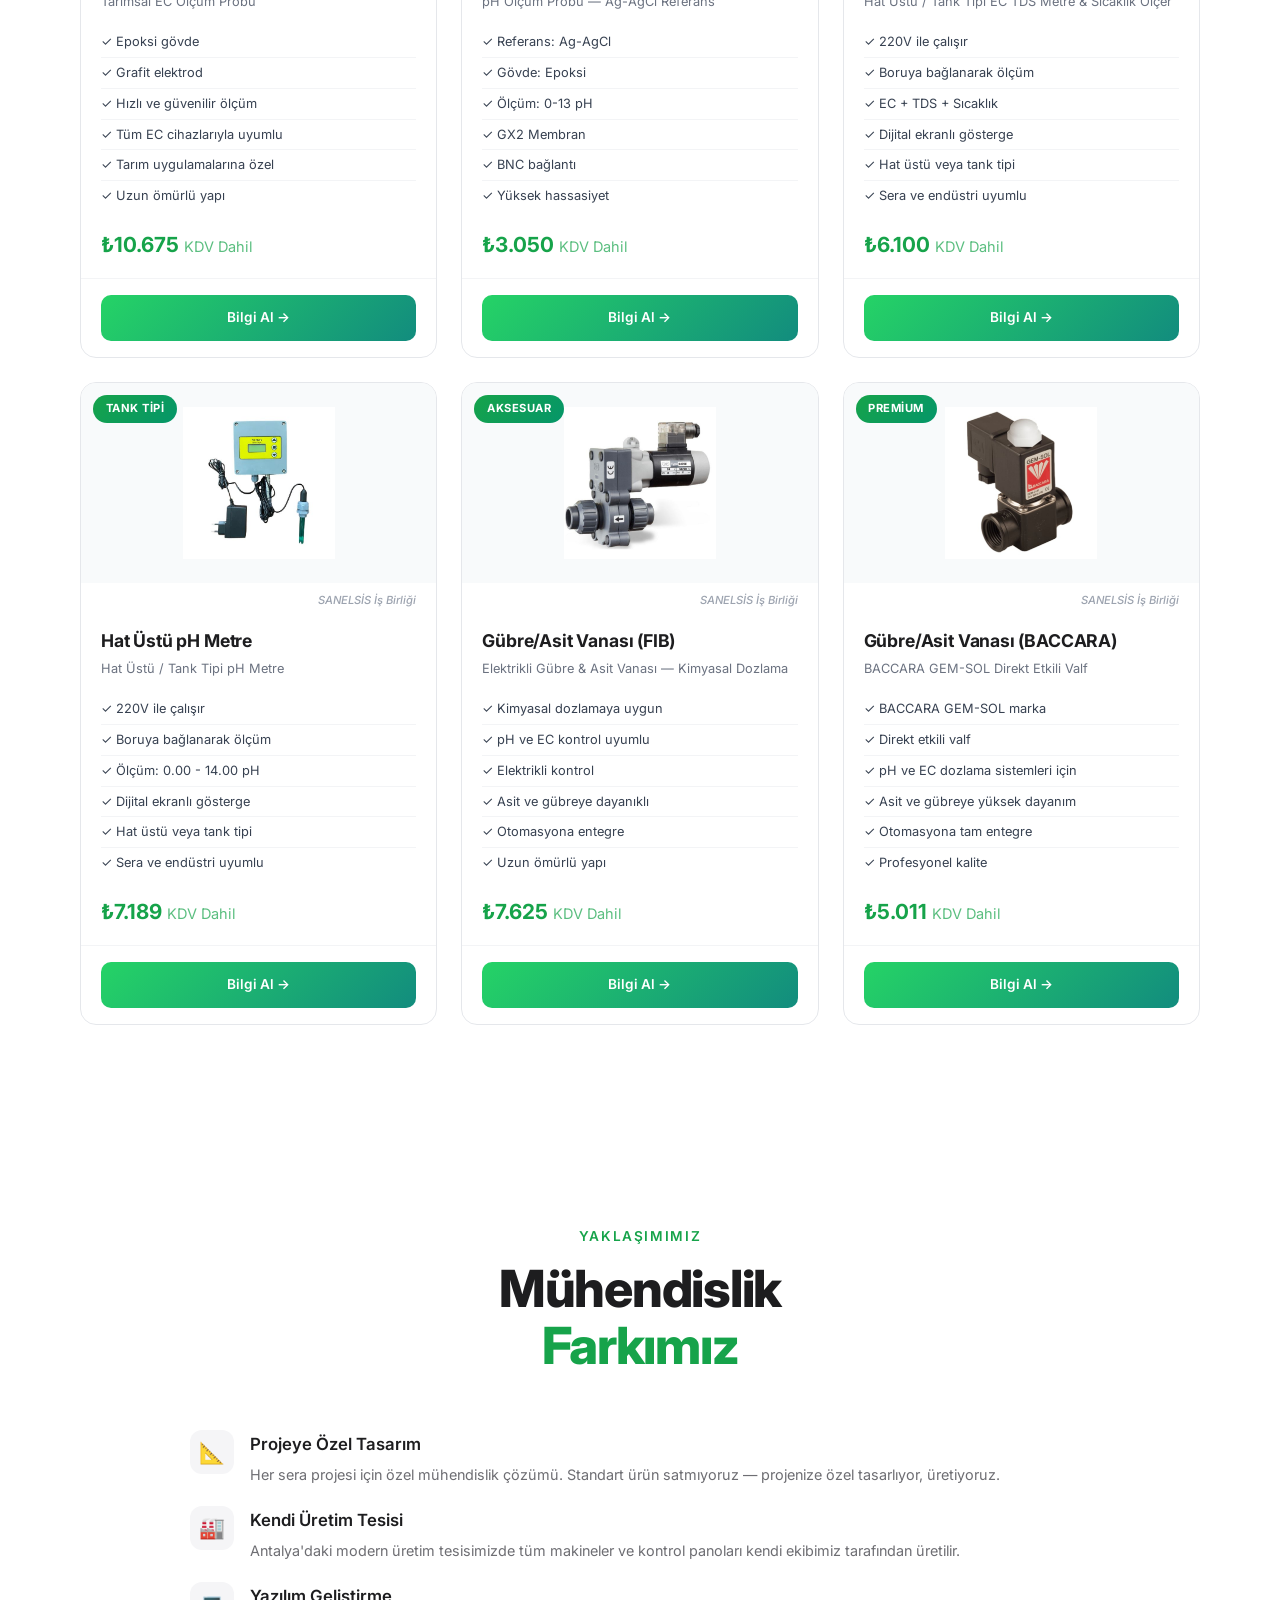
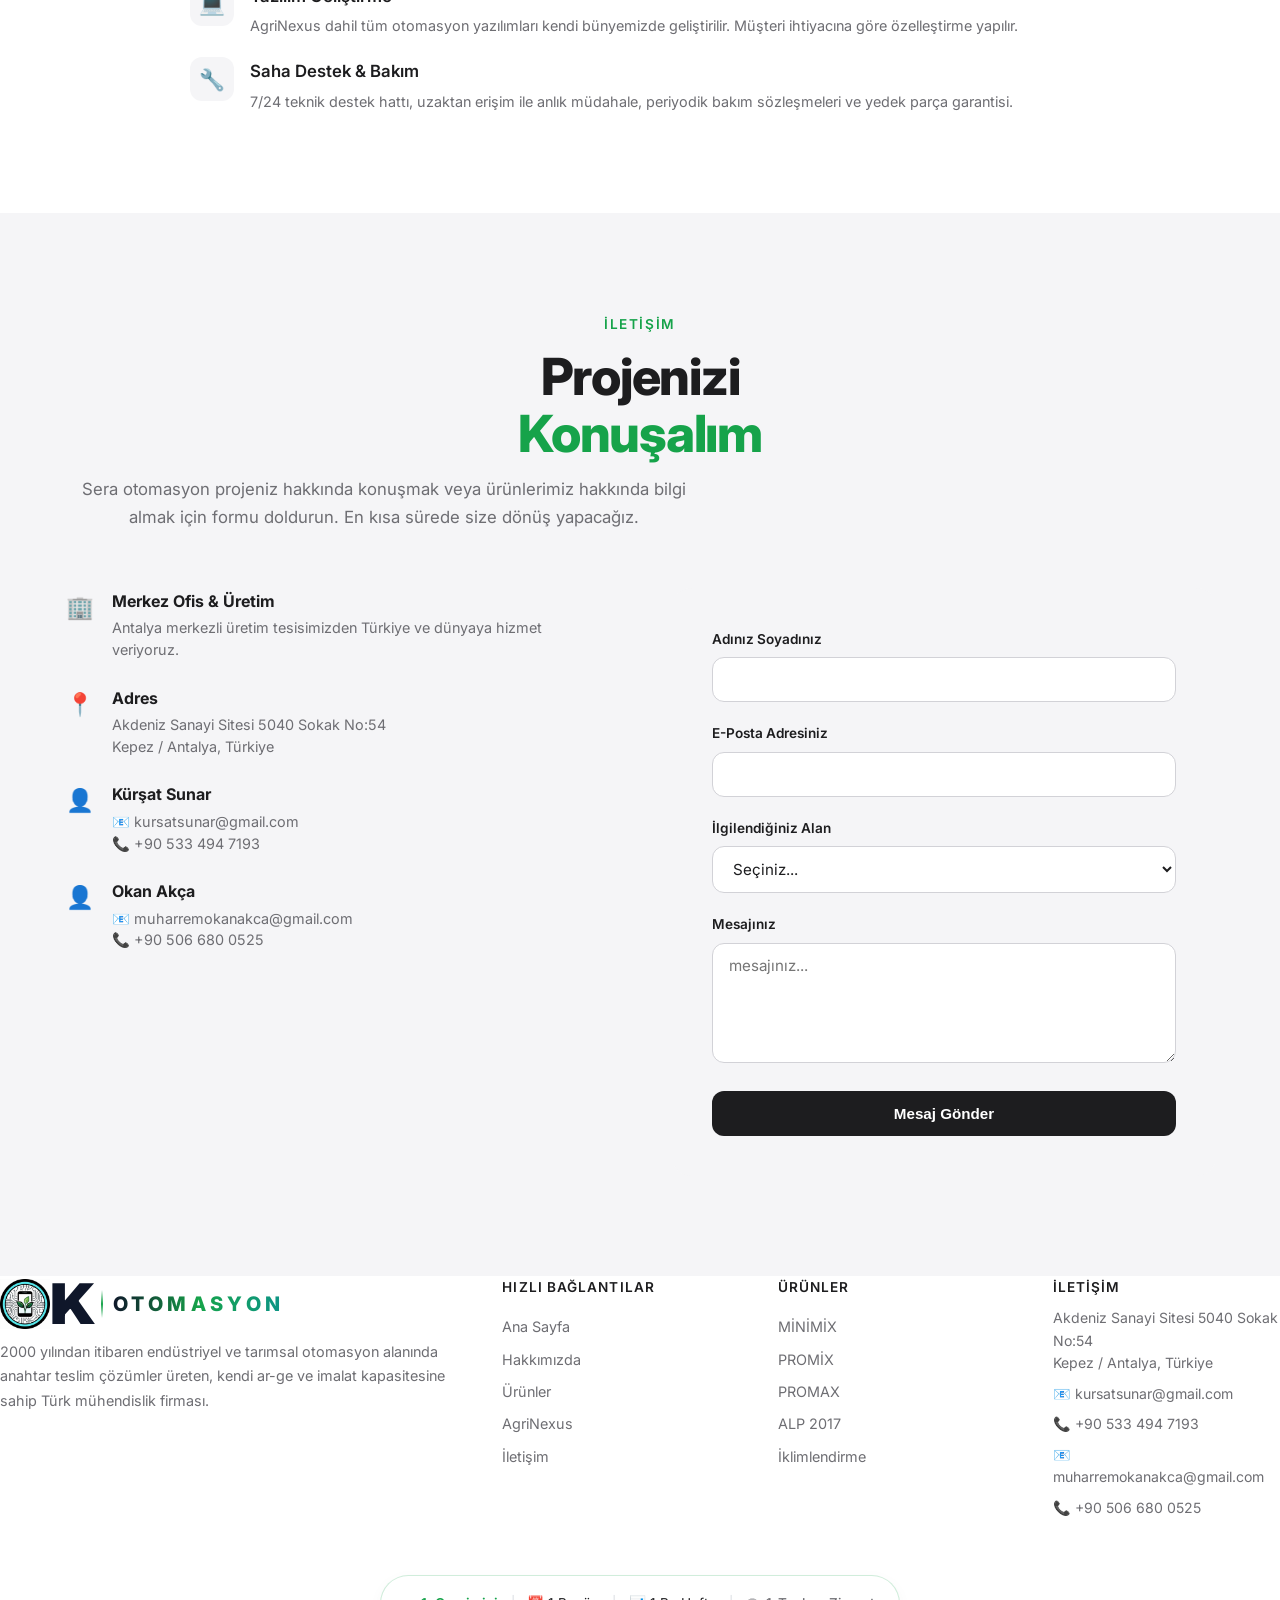
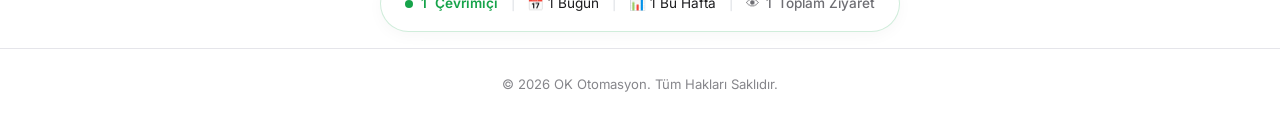
==== commit a9a1b73d: "Add files via upload" ====
--- a/index.html
+++ b/index.html
@@ -4,6 +4,26 @@
 <head>
     <meta charset="UTF-8">
     <meta name="viewport" content="width=device-width, initial-scale=1.0">
+
+    <!-- Favicon -->
+    <link rel="icon" type="image/svg+xml" href="/favicon.svg">
+    <link rel="icon" type="image/png" sizes="192x192" href="/ok-icon.png">
+    <link rel="apple-touch-icon" href="/ok-icon.png">
+
+    <!-- Google Search Console Doğrulama -->
+    <meta name="google-site-verification" content="XXXXX">
+
+    <!-- Coğrafi SEO -->
+    <meta name="geo.region" content="TR-07">
+    <meta name="geo.placename" content="Antalya">
+    <meta name="geo.position" content="36.8841;30.7056">
+    <meta name="ICBM" content="36.8841, 30.7056">
+
+    <!-- DNS Prefetch & Preconnect (Performans) -->
+    <link rel="dns-prefetch" href="https://www.googletagmanager.com">
+    <link rel="dns-prefetch" href="https://mc.yandex.ru">
+    <link rel="dns-prefetch" href="https://hasanadiguzel.com.tr">
+    <link rel="preconnect" href="https://www.googletagmanager.com" crossorigin>
 
     <!-- Google Analytics 4 -->
     <script async src="https://www.googletagmanager.com/gtag/js?id=G-5PGPDJ2PBF"></script>
@@ -37,8 +57,9 @@
     <meta name="keywords"
         content="sera sulama makinesi, sera gübreleme makinesi, sera sulama ve gübreleme makinesi, sulama ve gübreleme makinesi, sulama makinesi, gübreleme makinesi, sulama makinası, gübreleme makinası, sera iklimlendirme, sera iklimlendirme sistemi, sera iklimlendirme otomasyonu, sera ısıtma sistemi, sera soğutma sistemi, sera sisleme sistemi, sera havalandırma, sera havalandırma sistemi, sera perdeleme, sera perdeleme sistemi, sera fan pad, pad fan sistemi, fan pad soğutma, sera otomasyon, sera otomasyonu, sera otomasyon sistemi, sera otomasyon firması, sera otomasyon şirketi, sera kontrol sistemi, sera kontrol paneli, sera kontrol ünitesi, sera otomatik kontrol, sera otomatik kontrol sistemi, sulama otomasyonu, gübreleme otomasyonu, iklimlendirme otomasyonu, sulama kontrol, gübreleme kontrol, iklimlendirme kontrol, akıllı sera, akıllı sera sistemi, akıllı sera çözümleri, akıllı sera teknolojileri, akıllı sera otomasyonu, sera kliması, sera klima sistemi, sera nemlendirme, sera nemlendirme sistemi, EC dozlama, pH dozlama, EC pH kontrol, EC pH dozlama sistemi, EC transmitter, pH transmitter, EC hat üstü, pH hat üstü, EC hat üstü metre, pH hat üstü metre, EC metre, pH metre, EC probu, pH probu, EC sensör, pH sensör, EC ölçüm, pH ölçüm, EC ölçüm cihazı, pH ölçüm cihazı, EC kontrol, pH kontrol, drenaj kontrol, drenaj kontrol sistemi, drenaj ölçüm, drenaj yönetimi, gübre dozlama, gübre karıştırma, gübre enjeksiyon, gübre tankı, gübre sistemi, damla sulama sistemi, damla sulama otomasyonu, serada damla sulama, sera sulama otomasyonu, sera gübreleme otomasyonu, bilgisayar kontrollü sulama, bilgisayar kontrollü gübreleme, bilgisayar kontrollü sera, bilgisayar kontrollü iklimlendirme, uzaktan sera izleme, uzaktan sera kontrol, uzaktan sera izleme ve kontrol, uzaktan sulama kontrol, uzaktan sera yönetimi, tarımsal otomasyon, tarım otomasyonu, tarım otomasyon sistemi, tarımsal kontrol sistemi, endüstriyel sera, endüstriyel sera otomasyonu, sera yapımı, sera kurulumu, anahtar teslim sera, anahtar teslim sera projesi, topraksız tarım, topraksız tarım sistemi, hidroponik sera, hidroponik sistem, sera SCADA, SCADA sera, AgriNexus SCADA, sera bilgisayarı, sera yazılımı, sera otomasyon yazılımı, sera izleme yazılımı, MİNİMİX, PROMİX, PROMAX, ALP 2017, Flexem HMI, Delta PLC, sera iklim kontrolü, sera sıcaklık kontrolü, sera nem kontrolü, sera CO2 kontrolü, sera CO2 dozlama, CO2 kontrol sistemi, sera rüzgar sensörü, sera yağmur sensörü, sera sıcaklık sensörü, sera nem sensörü, bitki gelişim kontrol, bitki büyüme kontrol, bitki gelişim takibi, bitki büyüme takibi, bitki besleme, bitki besleme sistemi, sera vana, sera vana kontrol, sera selenoid vana, sera motorlu vana, sulama vanası, Baccara vana, FIB vana, sera kontrol panosu, sera otomasyon panosu, sera elektrik panosu, OK Otomasyon, Antalya sera, Antalya sera otomasyonu, Türkiye sera otomasyonu, sera ekipmanları, sera malzemeleri, sera teknolojileri, seracılık, seracılık ekipmanları, profesyonel sera, ticari sera, büyük sera">
     <meta name="author" content="OK Otomasyon">
-    <meta name="robots" content="index, follow, max-image-preview:large, max-snippet:-1">
+    <meta name="robots" content="index, follow, max-image-preview:large, max-snippet:-1, max-video-preview:-1">
     <link rel="canonical" href="https://okotomasyon.com/">
+    <meta name="theme-color" content="#0a0a0a">
 
     <!-- SEO — Çoklu Dil (hreflang) -->
     <link rel="alternate" hreflang="tr" href="https://okotomasyon.com/">
@@ -77,7 +98,12 @@
           "@id": "https://okotomasyon.com/#organization",
           "name": "OK Otomasyon",
           "url": "https://okotomasyon.com",
-          "logo": "https://okotomasyon.com/smart-greenhouse.png",
+           "logo": {
+              "@type": "ImageObject",
+              "url": "https://okotomasyon.com/ok-logo.png",
+              "width": 512,
+              "height": 512
+           },
           "description": "2000'den beri sera otomasyonu, sulama-gübreleme makineleri ve iklim kontrol sistemleri üreten Türk mühendislik firması.",
           "foundingDate": "2000",
           "address": {
@@ -190,7 +216,9 @@
     <link rel="preconnect" href="https://fonts.gstatic.com" crossorigin>
     <link href="https://fonts.googleapis.com/css2?family=Inter:wght@300;400;500;600;700;800;900&display=swap"
         rel="stylesheet">
-    <link rel="stylesheet" href="styles.css">
+    <link rel="stylesheet" href="styles.css?v=20260326">
+    <link rel="preload" href="siteData.js?v=20260326b" as="script">
+    <link rel="preload" href="script.js?v=20260326b" as="script">
 </head>
 
 <body>
@@ -198,8 +226,8 @@
     <!-- NAV -->
     <nav id="mainNav">
         <div class="nav-inner">
-            <a href="#" class="nav-logo">
-                <img src="ok-icon.png" alt="O" class="nav-logo-img"><span class="logo-k">K</span>
+            <a href="#" class="nav-logo" title="OK Otomasyon - Sera Sulama ve Gübreleme Makineleri">
+                <img src="ok-icon.png" alt="OK Otomasyon - Sera Sulama ve Gübreleme Makineleri" class="nav-logo-img" width="40" height="40" loading="lazy"><span class="logo-k">K</span>
                 <span class="logo-divider"></span>
                 <span class="logo-accent">OTOMASYON</span>
             </a>
@@ -231,7 +259,7 @@
         <div class="hero-inner">
             <div class="hero-content reveal-up" id="heroContent"></div>
             <div class="hero-visual reveal-up delay-1">
-                <img src="smart-greenhouse.png" alt="Akıllı Sera" class="hero-img">
+                <img src="smart-greenhouse.png" alt="Akıllı Sera Otomasyon Sistemi - Sulama ve Gübreleme Makinesi" class="hero-img" width="600" height="400">
             </div>
         </div>
     </section>
@@ -246,7 +274,7 @@
         <div class="about-grid">
             <div class="about-content reveal-up" id="aboutContent"></div>
             <div class="about-visual reveal-up delay-1">
-                <img src="smart-greenhouse.png" alt="OK Otomasyon">
+                <img src="smart-greenhouse.png" alt="OK Otomasyon - 25 Yıllık Sera Otomasyon Deneyimi" width="600" height="400" loading="lazy">
             </div>
         </div>
     </section>
@@ -262,7 +290,7 @@
         <div class="agrinexus-grid">
             <div class="agrinexus-content reveal-up" id="agrinexusContent"></div>
             <div class="agrinexus-visual reveal-up delay-1">
-                <img src="agrinexus-dashboard.png" alt="AgriNexus SCADA Dashboard">
+                <img src="agrinexus-dashboard.png" alt="AgriNexus SCADA Sera İzleme ve Kontrol Yazılımı Dashboard" width="800" height="500" loading="lazy">
                 <div class="anx-data-overlay">
                     <div class="anx-data-point" style="top:15%;left:10%"><span class="anx-pulse"></span><span
                             class="anx-value">24.8°C</span></div>
@@ -345,9 +373,15 @@
         </div>
     </div>
 
-    <script src="siteData.js?v=20260302"></script>
-    <script src="script.js?v=20260302"></script>
-    <script src="tracker.js?v=20260302"></script>
+    <script src="siteData.js?v=20260326b"></script>
+    <script src="script.js?v=20260326b"></script>
+
+    <!-- Firebase SDK -->
+    <script src="https://www.gstatic.com/firebasejs/9.23.0/firebase-app-compat.js"></script>
+    <script src="https://www.gstatic.com/firebasejs/9.23.0/firebase-auth-compat.js"></script>
+    <script src="https://www.gstatic.com/firebasejs/9.23.0/firebase-database-compat.js"></script>
+
+    <script src="tracker.js?v=20260326b"></script>
 
     <!-- SEO — Noscript Fallback (Google crawler için statik içerik) -->
     <noscript>
@@ -446,6 +480,17 @@
             <p>OK Otomasyon — Akdeniz Sanayi Sitesi 5040 Sokak No:54, Kepez, Antalya</p>
             <p>Kürşat Sunar: kursatsunar@gmail.com | +90 533 494 71 93</p>
             <p>Okan Akça: muharremokanakca@gmail.com | +90 506 680 05 25</p>
+
+            <h2>Ürün ve Hizmet Sayfalarımız</h2>
+            <nav>
+                <ul>
+                    <li><a href="/sera-sulama-makinesi">Sera Sulama Makinesi ve Gübreleme Makineleri</a></li>
+                    <li><a href="/sera-iklimlendirme">Sera İklimlendirme Sistemleri ve İklim Kontrol Otomasyonu</a></li>
+                    <li><a href="/ec-ph-olcum">EC pH Ölçüm Sistemleri — EC Prob, pH Prob, Transmitter</a></li>
+                    <li><a href="/sera-otomasyon">Sera Otomasyon Sistemleri — Akıllı Sera Çözümleri</a></li>
+                    <li><a href="/bitki-gelisim-kontrol">Bitki Gelişim Kontrol — Topraksız Tarım, Hidroponik Sera</a></li>
+                </ul>
+            </nav>
         </article>
     </noscript>
 </body>
--- a/styles.css
+++ b/styles.css
@@ -1441,8 +1441,55 @@
         display: block
     }
 
+    /* Sepet ve dil seçici mobilde küçült */
+    .cart-icon {
+        font-size: 0.85rem;
+        padding: 4px 8px;
+    }
+
+    .cart-count {
+        font-size: 0.65rem;
+        min-width: 16px;
+        height: 16px;
+    }
+
+    .lang-selector {
+        order: 2;
+    }
+
+    .lang-btn {
+        font-size: 0.75rem;
+        padding: 4px 8px;
+    }
+
+    /* Hero mobil — görsel üstte, yazı altta */
+    .hero-inner {
+        grid-template-columns: 1fr;
+        gap: 1.5rem;
+        text-align: center;
+    }
+
+    .hero-visual {
+        order: -1;
+    }
+
+    .hero-desc {
+        margin-left: auto;
+        margin-right: auto;
+    }
+
+    .hero-buttons {
+        justify-content: center;
+        flex-direction: column;
+    }
+
+    .btn-primary, .btn-outline {
+        width: 100%;
+        justify-content: center;
+    }
+
     h1 {
-        font-size: 2.4rem
+        font-size: 2.2rem
     }
 
     .section {
@@ -1458,9 +1505,35 @@
         gap: 1.5rem
     }
 
+    /* About — tek kolon */
+    .about-grid {
+        grid-template-columns: 1fr;
+        gap: 2rem;
+    }
+
+    .about-visual {
+        order: -1;
+    }
+
+    /* Ürünler — tek kolon */
+    .products-grid {
+        grid-template-columns: 1fr;
+    }
+
+    .product-card-wide .product-body {
+        grid-template-columns: 1fr;
+    }
+
+    .product-footer {
+        flex-direction: column;
+        gap: 0.75rem;
+        align-items: stretch;
+    }
+
+    /* İklimlendirme — tek kolon */
     .climate-products-grid {
-        grid-template-columns: repeat(2, 1fr);
-        gap: 1rem
+        grid-template-columns: 1fr;
+        gap: 1.25rem;
     }
 
     .climate-product-body h3 {
@@ -1475,8 +1548,48 @@
         font-size: 1.2rem
     }
 
-    .lang-selector {
-        order: 2
+    .climate-product-footer {
+        flex-direction: column;
+        gap: 0.75rem;
+        align-items: stretch;
+    }
+
+    .climate-grid {
+        grid-template-columns: 1fr;
+    }
+
+    /* AgriNexus — tek kolon */
+    .agrinexus-grid {
+        grid-template-columns: 1fr;
+        gap: 2rem;
+    }
+
+    .agrinexus-visual {
+        order: -1;
+    }
+
+    .anx-features-grid {
+        grid-template-columns: 1fr;
+    }
+
+    /* Engineering — tek kolon */
+    .engineering-grid {
+        grid-template-columns: 1fr;
+        gap: 2rem;
+    }
+
+    .engineering-visual {
+        order: -1;
+    }
+
+    /* Contact — tek kolon */
+    .contact-grid {
+        grid-template-columns: 1fr;
+    }
+
+    /* Mobil menü padding */
+    .mobile-menu a {
+        font-size: 1.3rem;
     }
 }
 
@@ -2086,6 +2199,13 @@
         gap: 0.4rem;
         flex-wrap: wrap;
         justify-content: center;
+        border-radius: 16px;
+        padding: 0.75rem 1rem;
+        max-width: 100%;
+    }
+
+    .visitor-sep {
+        display: none;
     }
 
     .footer-bottom {
@@ -2108,4 +2228,482 @@
     #contact a {
         word-break: break-all;
     }
+}
+
+/* ═══════════════════════════════════════════
+   MOBİL OPTİMİZASYON — KAPSAMLI
+   ═══════════════════════════════════════════ */
+
+/* --- Ürün Görseli Büyütme (Lightbox) --- */
+.product-lightbox {
+    position: fixed;
+    top: 0;
+    left: 0;
+    right: 0;
+    bottom: 0;
+    background: rgba(0,0,0,0.92);
+    z-index: 10000;
+    display: flex;
+    align-items: center;
+    justify-content: center;
+    padding: 1rem;
+    opacity: 0;
+    visibility: hidden;
+    transition: all 0.3s ease;
+    cursor: zoom-out;
+}
+
+.product-lightbox.active {
+    opacity: 1;
+    visibility: visible;
+}
+
+.product-lightbox img {
+    max-width: 90vw;
+    max-height: 85vh;
+    object-fit: contain;
+    border-radius: 16px;
+    transform: scale(0.9);
+    transition: transform 0.3s ease;
+}
+
+.product-lightbox.active img {
+    transform: scale(1);
+}
+
+.product-lightbox-close {
+    position: absolute;
+    top: 1rem;
+    right: 1.5rem;
+    color: #fff;
+    font-size: 2rem;
+    font-weight: 300;
+    cursor: pointer;
+    width: 44px;
+    height: 44px;
+    display: flex;
+    align-items: center;
+    justify-content: center;
+    background: rgba(255,255,255,0.1);
+    border-radius: 50%;
+    transition: background 0.2s;
+}
+
+.product-lightbox-close:hover {
+    background: rgba(255,255,255,0.2);
+}
+
+.product-lightbox-title {
+    position: absolute;
+    bottom: 2rem;
+    left: 50%;
+    transform: translateX(-50%);
+    color: #fff;
+    font-size: 1rem;
+    font-weight: 600;
+    text-align: center;
+    background: rgba(0,0,0,0.5);
+    padding: 0.5rem 1.5rem;
+    border-radius: 50px;
+    backdrop-filter: blur(10px);
+}
+
+/* Tıklanabilir görseller için cursor */
+.product-img-wrap img,
+.climate-product-img img,
+.sensor-card-img img {
+    cursor: zoom-in;
+}
+
+/* --- TABLET: 769px - 1024px --- */
+@media (max-width: 1024px) {
+    .hero-inner {
+        gap: 2rem;
+    }
+
+    .about-grid,
+    .engineering-grid,
+    .agrinexus-grid,
+    .contact-grid {
+        gap: 2.5rem;
+    }
+
+    .anx-features-grid {
+        grid-template-columns: 1fr;
+    }
+
+    .climate-products-grid {
+        grid-template-columns: 1fr 1fr;
+        gap: 1.5rem;
+    }
+
+    .climate-grid {
+        grid-template-columns: 1fr 1fr;
+    }
+}
+
+/* --- MOBİL: 768px ve altı --- */
+@media (max-width: 768px) {
+
+    /* ── Genel ── */
+    body {
+        font-size: 15px;
+    }
+
+    .section {
+        padding: 60px 5%;
+    }
+
+    .section-header {
+        margin-bottom: 2rem;
+    }
+
+    h1 {
+        font-size: clamp(2rem, 8vw, 2.8rem);
+    }
+
+    h2 {
+        font-size: clamp(1.6rem, 6vw, 2.2rem);
+    }
+
+    h3 {
+        font-size: 1.2rem;
+    }
+
+    /* ── NAV ── */
+    .nav-links {
+        display: none;
+    }
+
+    .hamburger {
+        display: block;
+    }
+
+    .nav-cta {
+        display: none;
+    }
+
+    .nav-inner {
+        height: 56px;
+        padding: 0 4%;
+    }
+
+    .logo-k {
+        font-size: 1.8rem;
+        margin-right: 0.3rem;
+    }
+
+    .logo-divider {
+        display: none;
+    }
+
+    .nav-logo .logo-accent {
+        font-size: 0.7rem;
+        letter-spacing: 0.1em;
+    }
+
+    .nav-logo-img {
+        height: 32px;
+        margin-right: 1px;
+    }
+
+    /* ── HERO ── */
+    .hero {
+        padding: 80px 5% 40px;
+    }
+
+    .hero-inner {
+        grid-template-columns: 1fr;
+        gap: 2rem;
+        text-align: center;
+    }
+
+    .hero-desc {
+        margin: 1rem auto 1.5rem;
+        font-size: 1rem;
+    }
+
+    .hero-buttons {
+        justify-content: center;
+    }
+
+    .btn-primary,
+    .btn-outline {
+        padding: 12px 24px;
+        font-size: 0.9rem;
+        width: 100%;
+        justify-content: center;
+    }
+
+    .hero-visual {
+        order: -1;
+    }
+
+    .hero-img {
+        border-radius: 16px;
+    }
+
+    /* ── STATS ── */
+    .stats-inner {
+        grid-template-columns: repeat(2, 1fr);
+        gap: 1rem;
+    }
+
+    .stat-number {
+        font-size: clamp(1.8rem, 6vw, 2.5rem);
+    }
+
+    .stat-label {
+        font-size: 0.8rem;
+    }
+
+    /* ── ABOUT ── */
+    .about-grid {
+        grid-template-columns: 1fr;
+        gap: 2rem;
+    }
+
+    .about-visual {
+        order: -1;
+    }
+
+    .about-content > p {
+        font-size: 0.95rem;
+    }
+
+    /* ── ÜRÜNLER ── */
+    .products-grid {
+        grid-template-columns: 1fr;
+        gap: 1.5rem;
+    }
+
+    .product-card-wide .product-body {
+        grid-template-columns: 1fr;
+    }
+
+    .product-body {
+        padding: 1.25rem 1.25rem 1.5rem;
+    }
+
+    .product-body h3 {
+        font-size: 1.3rem;
+    }
+
+    .product-img-wrap {
+        min-height: 200px;
+        padding: 1.5rem;
+    }
+
+    .product-img-wrap img {
+        max-height: 180px;
+    }
+
+    .product-footer {
+        flex-direction: column;
+        gap: 0.75rem;
+        align-items: flex-start;
+    }
+
+    .product-price {
+        font-size: 1.3rem;
+    }
+
+    /* Ürün butonları mobilde daha büyük */
+    .cart-btn,
+    .product-cta {
+        padding: 12px 20px;
+        font-size: 0.95rem;
+        text-align: center;
+        width: 100%;
+        display: block;
+    }
+
+    /* ── AGRINEXUS ── */
+    .section-agrinexus {
+        padding: 60px 5%;
+    }
+
+    .agrinexus-grid {
+        grid-template-columns: 1fr;
+        gap: 2rem;
+    }
+
+    .anx-features-grid {
+        grid-template-columns: 1fr;
+        gap: 1rem;
+    }
+
+    .agrinexus-visual {
+        order: -1;
+    }
+
+    .agrinexus-visual img {
+        border-radius: 14px;
+    }
+
+    .anx-feature p {
+        font-size: 0.82rem;
+    }
+
+    /* ── İKLİMLENDİRME ── */
+    .climate-products-grid {
+        grid-template-columns: 1fr;
+        gap: 1.5rem;
+    }
+
+    .climate-grid {
+        grid-template-columns: 1fr;
+        gap: 1.5rem;
+    }
+
+    .climate-product-body {
+        padding: 1rem 1.25rem 1.25rem;
+    }
+
+    .climate-product-body h3 {
+        font-size: 1.15rem;
+    }
+
+    .climate-product-footer {
+        flex-direction: column;
+        gap: 0.75rem;
+        align-items: flex-start;
+    }
+
+    .climate-card {
+        padding: 2rem 1.5rem;
+    }
+
+    /* ── ENGINEERING ── */
+    .engineering-grid {
+        grid-template-columns: 1fr;
+        gap: 2rem;
+    }
+
+    .engineering-visual {
+        order: -1;
+    }
+
+    /* ── CONTACT ── */
+    .contact-grid {
+        grid-template-columns: 1fr;
+        gap: 2rem;
+    }
+
+    .contact-detail {
+        margin-bottom: 1.25rem;
+    }
+
+    /* ── SEPET VE CTA BUTONLARI ── */
+    .cart-btn {
+        border-radius: 12px;
+    }
+
+    .climate-cta,
+    .product-cta {
+        display: inline-block;
+        width: auto;
+    }
+
+    /* ── MOBİL MENÜ ── */
+    .mobile-menu a {
+        font-size: 1.3rem;
+    }
+
+    /* ── FOOTER ── */
+    .footer-inner {
+        grid-template-columns: 1fr;
+        text-align: center;
+    }
+
+    .footer-links {
+        flex-direction: column;
+        gap: 1rem;
+    }
+}
+
+/* --- KÜÇÜK MOBİL: 480px ve altı --- */
+@media (max-width: 480px) {
+
+    .hero {
+        padding: 72px 4% 32px;
+    }
+
+    h1 {
+        font-size: 1.8rem;
+    }
+
+    h2 {
+        font-size: 1.5rem;
+    }
+
+    .hero-desc {
+        font-size: 0.92rem;
+    }
+
+    .section {
+        padding: 48px 4%;
+    }
+
+    .stats-inner {
+        gap: 0.75rem;
+    }
+
+    .stat-number {
+        font-size: 1.6rem;
+    }
+
+    .product-body h3 {
+        font-size: 1.15rem;
+    }
+
+    .product-tagline {
+        font-size: 0.85rem;
+    }
+
+    .product-specs li {
+        font-size: 0.82rem;
+    }
+
+    .product-price {
+        font-size: 1.15rem;
+    }
+
+    .climate-product-body h3 {
+        font-size: 1.05rem;
+    }
+
+    .climate-product-desc {
+        font-size: 0.82rem;
+    }
+
+    .anx-icon {
+        width: 36px;
+        height: 36px;
+        min-width: 36px;
+        font-size: 1.1rem;
+    }
+
+    .anx-feature h4 {
+        font-size: 0.95rem;
+    }
+
+    .about-feature h4 {
+        font-size: 0.95rem;
+    }
+
+    .feature-icon {
+        width: 38px;
+        height: 38px;
+        min-width: 38px;
+    }
+
+    .section-desc {
+        font-size: 0.92rem;
+    }
+
+    .contact-detail {
+        flex-direction: column;
+        gap: 0.5rem;
+    }
 }
